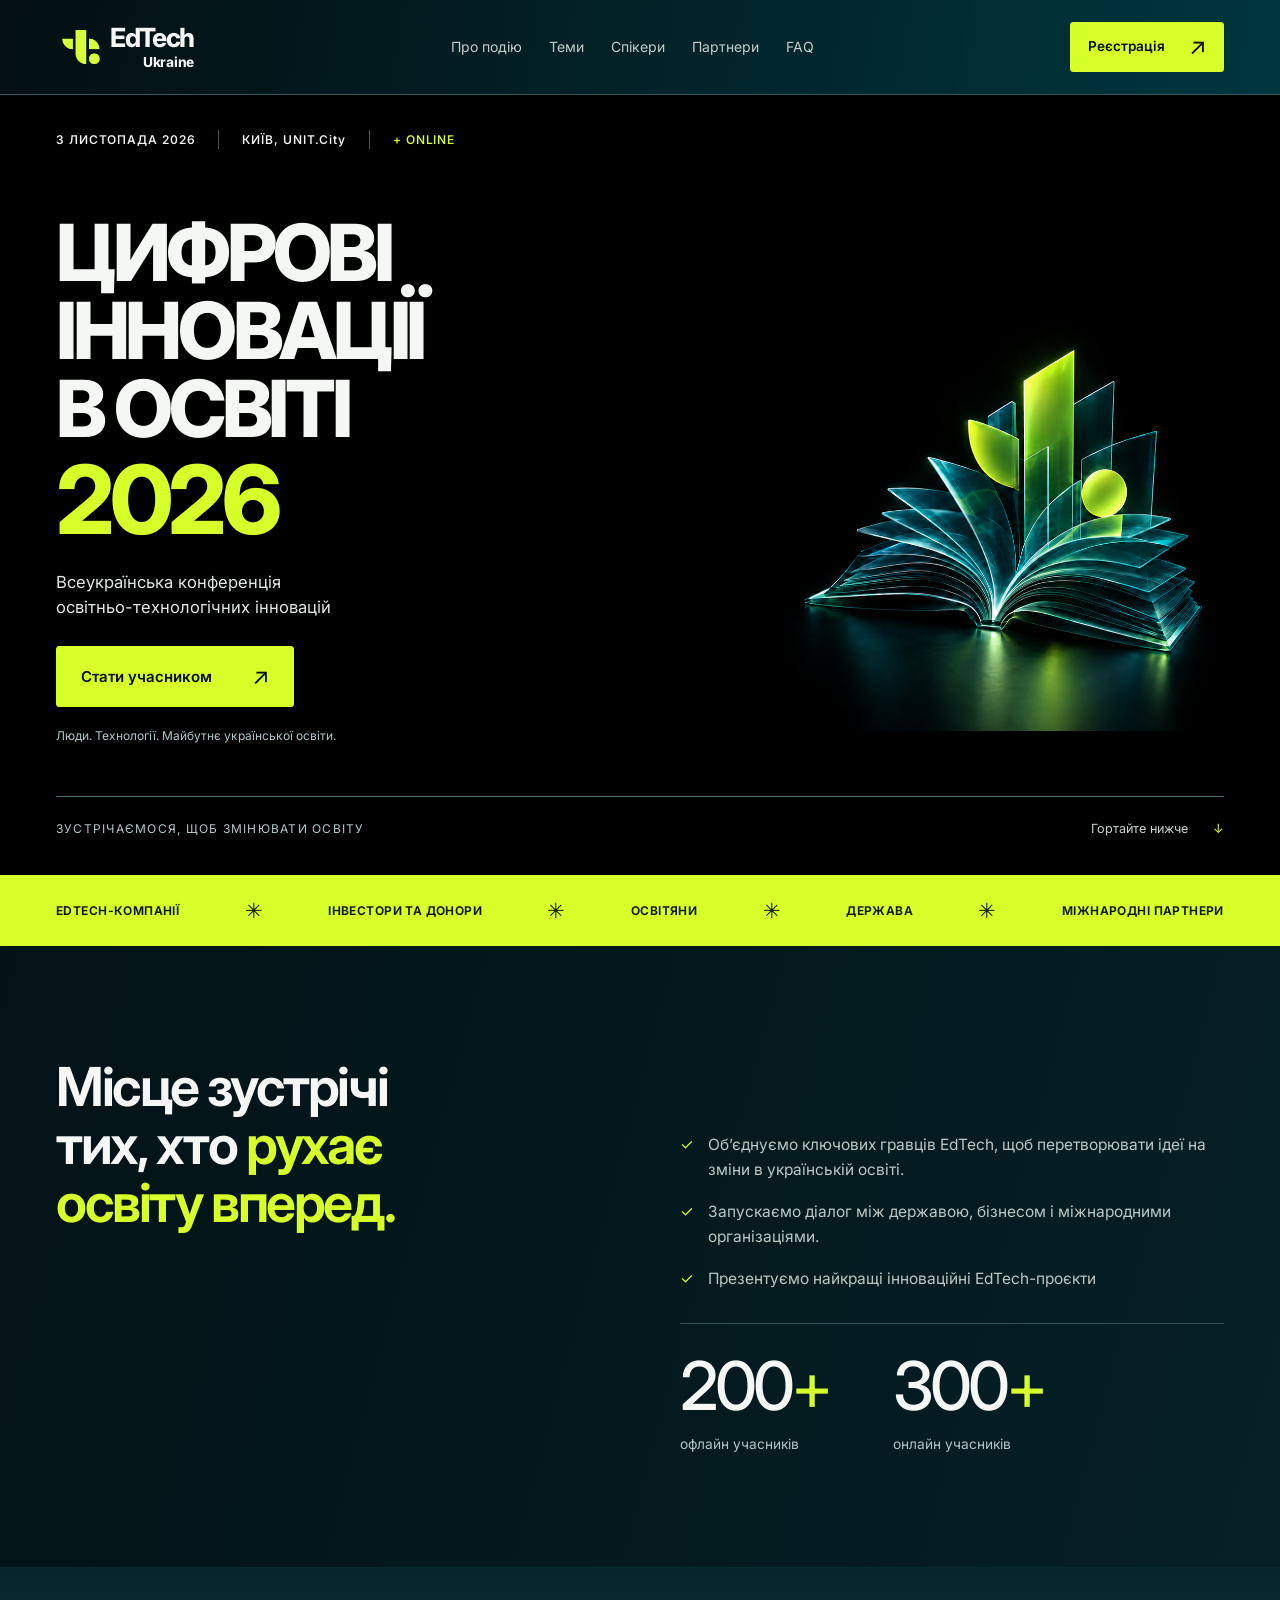
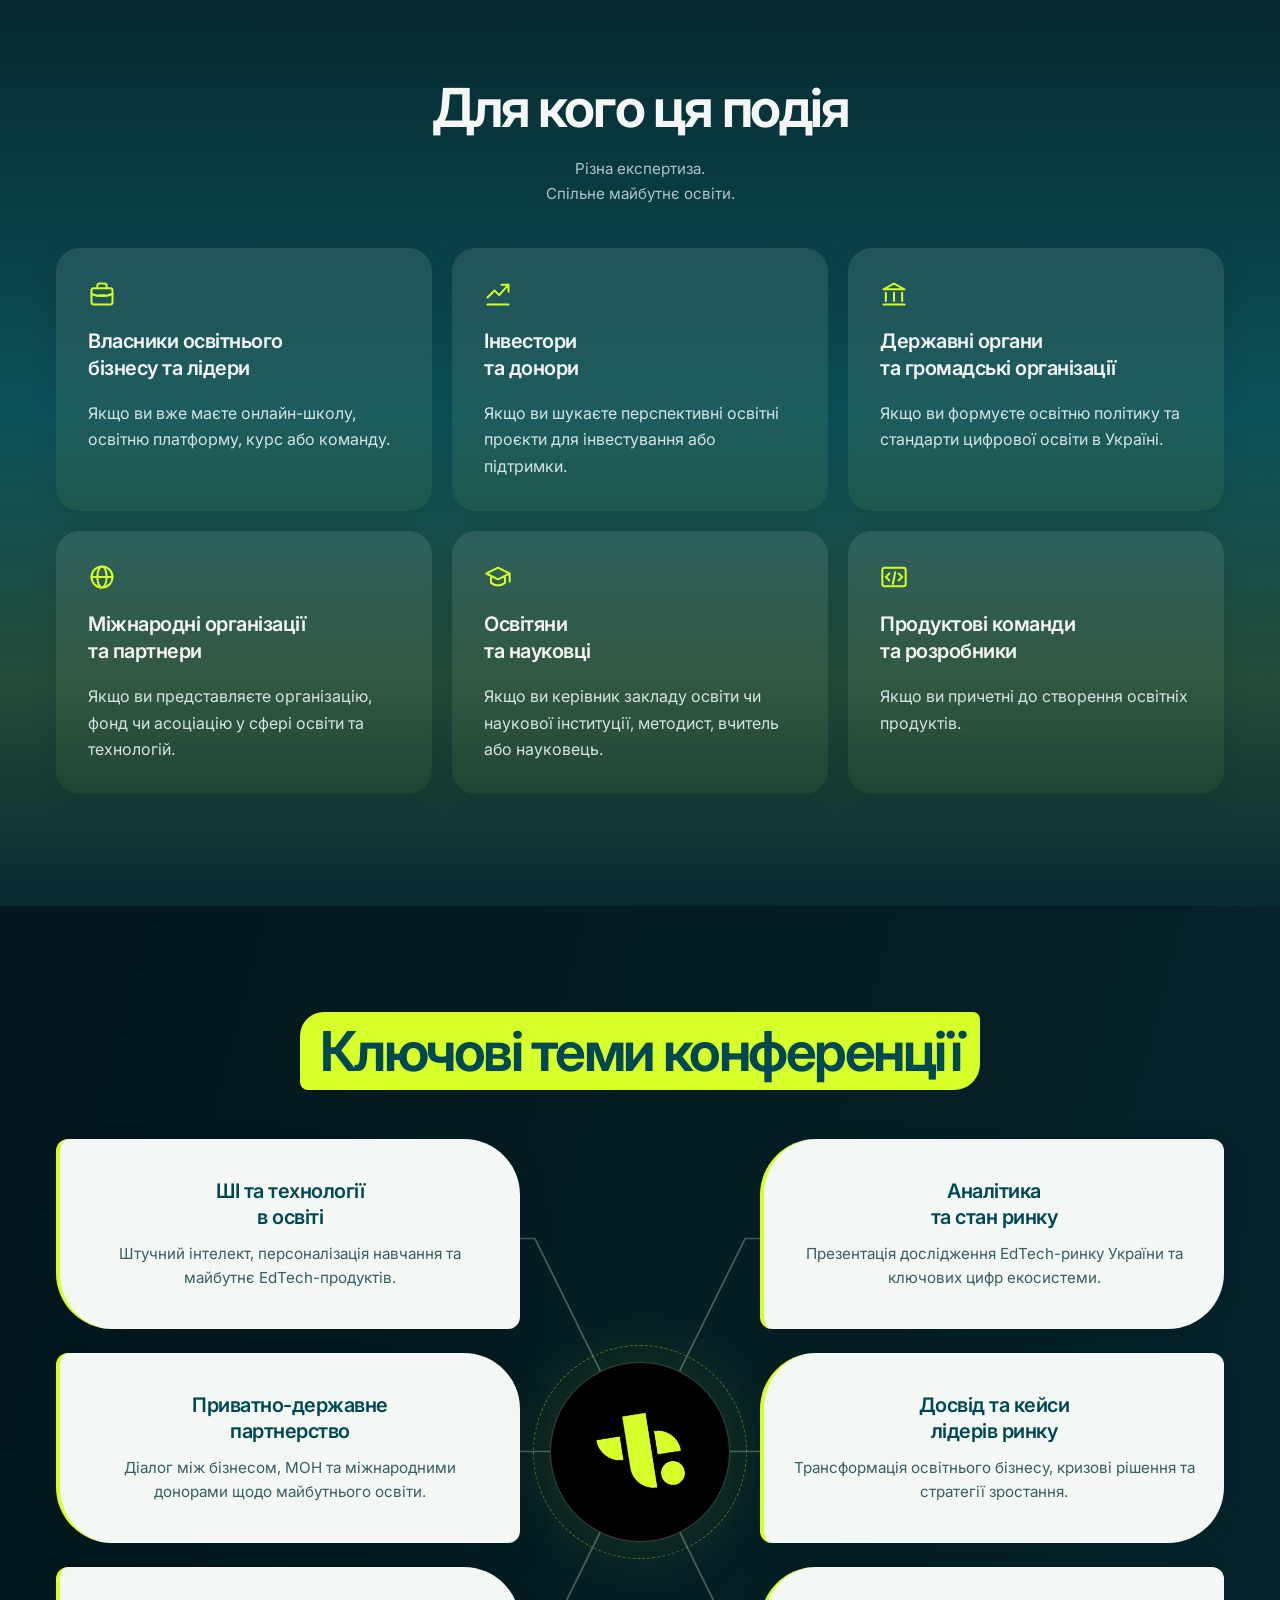
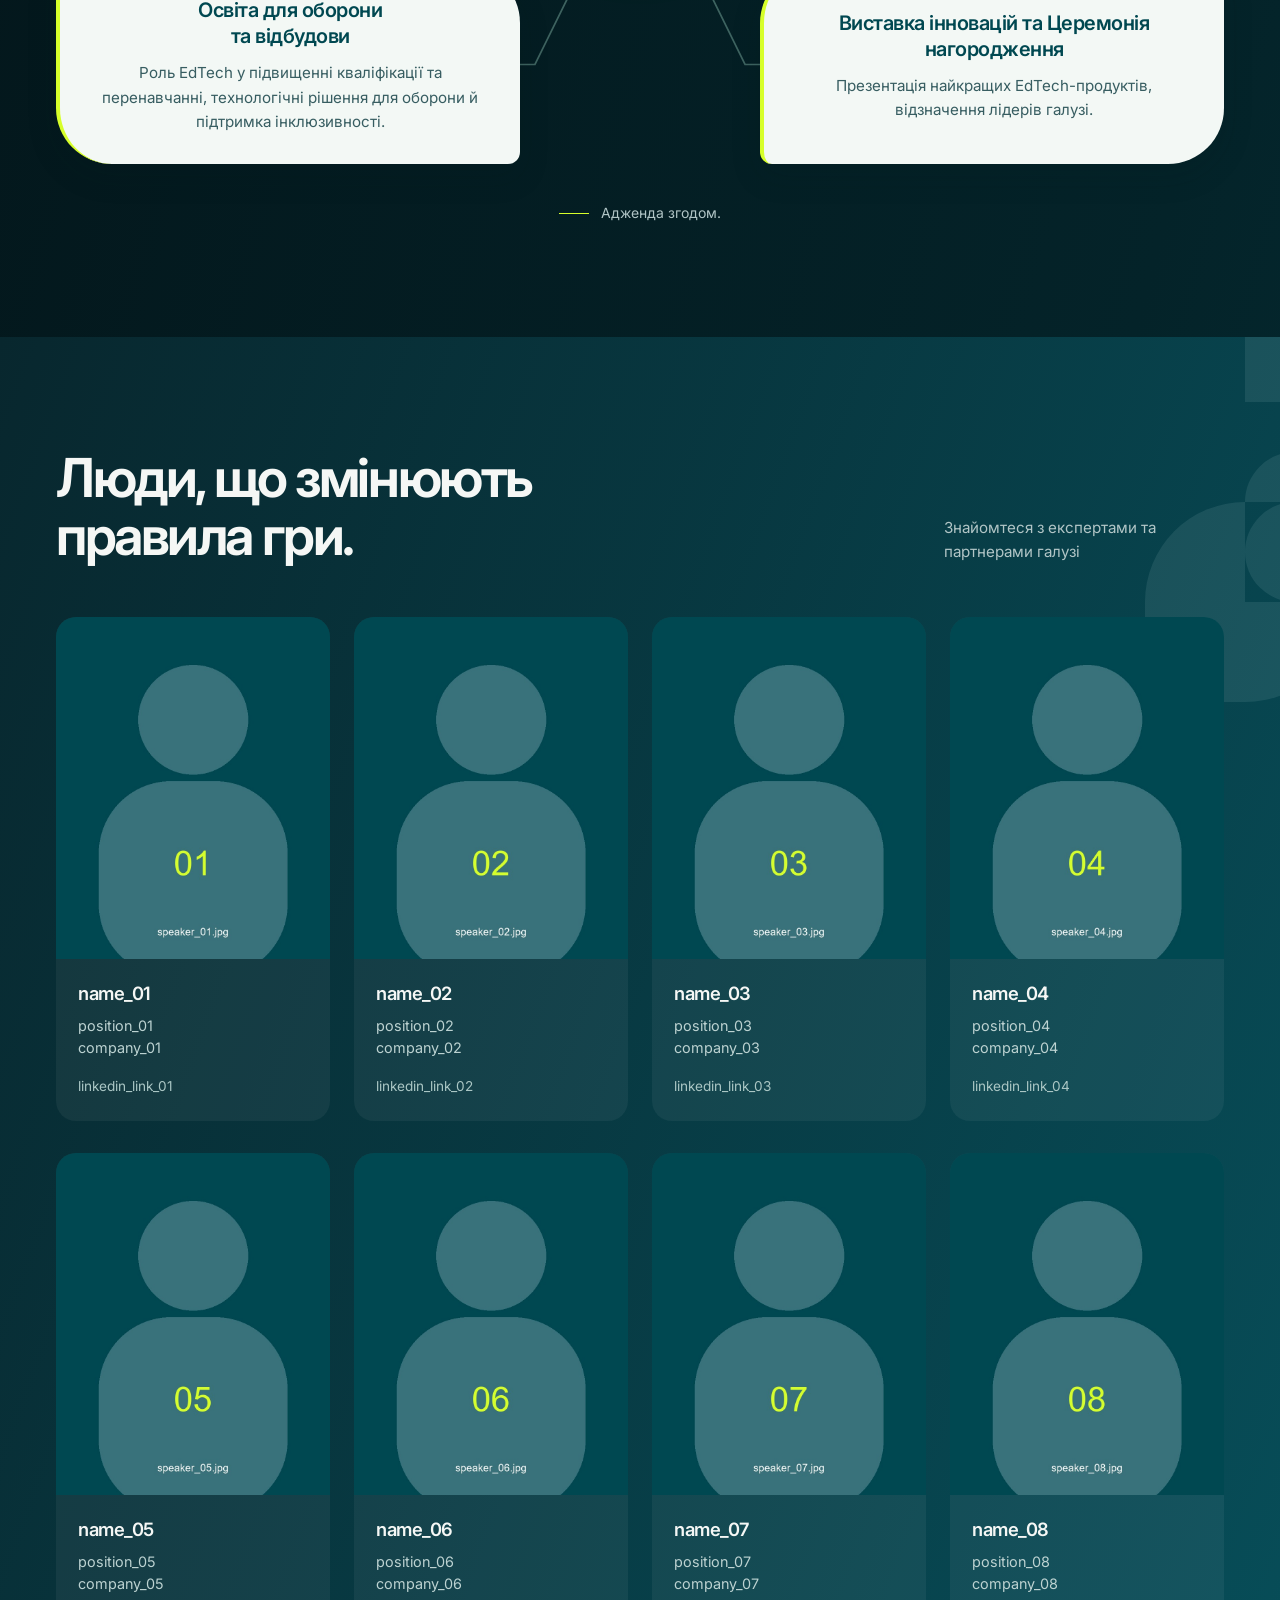
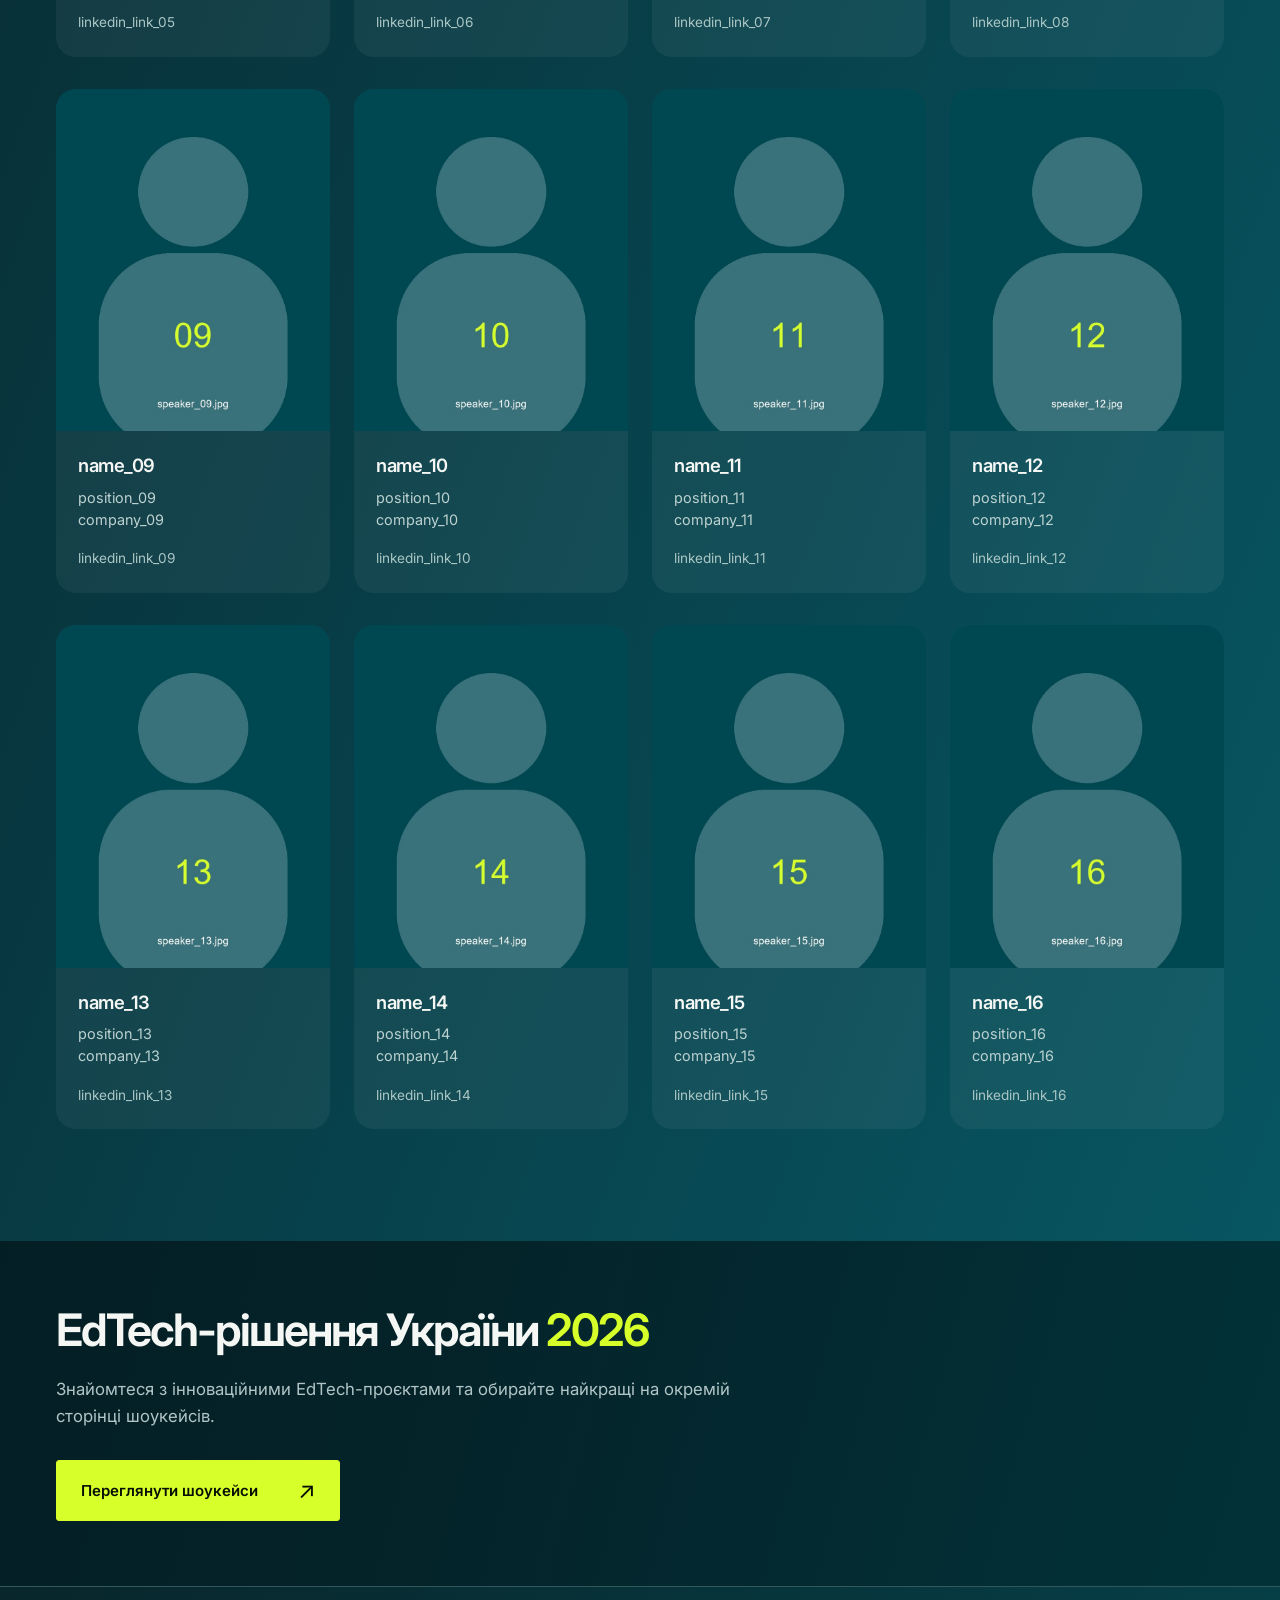
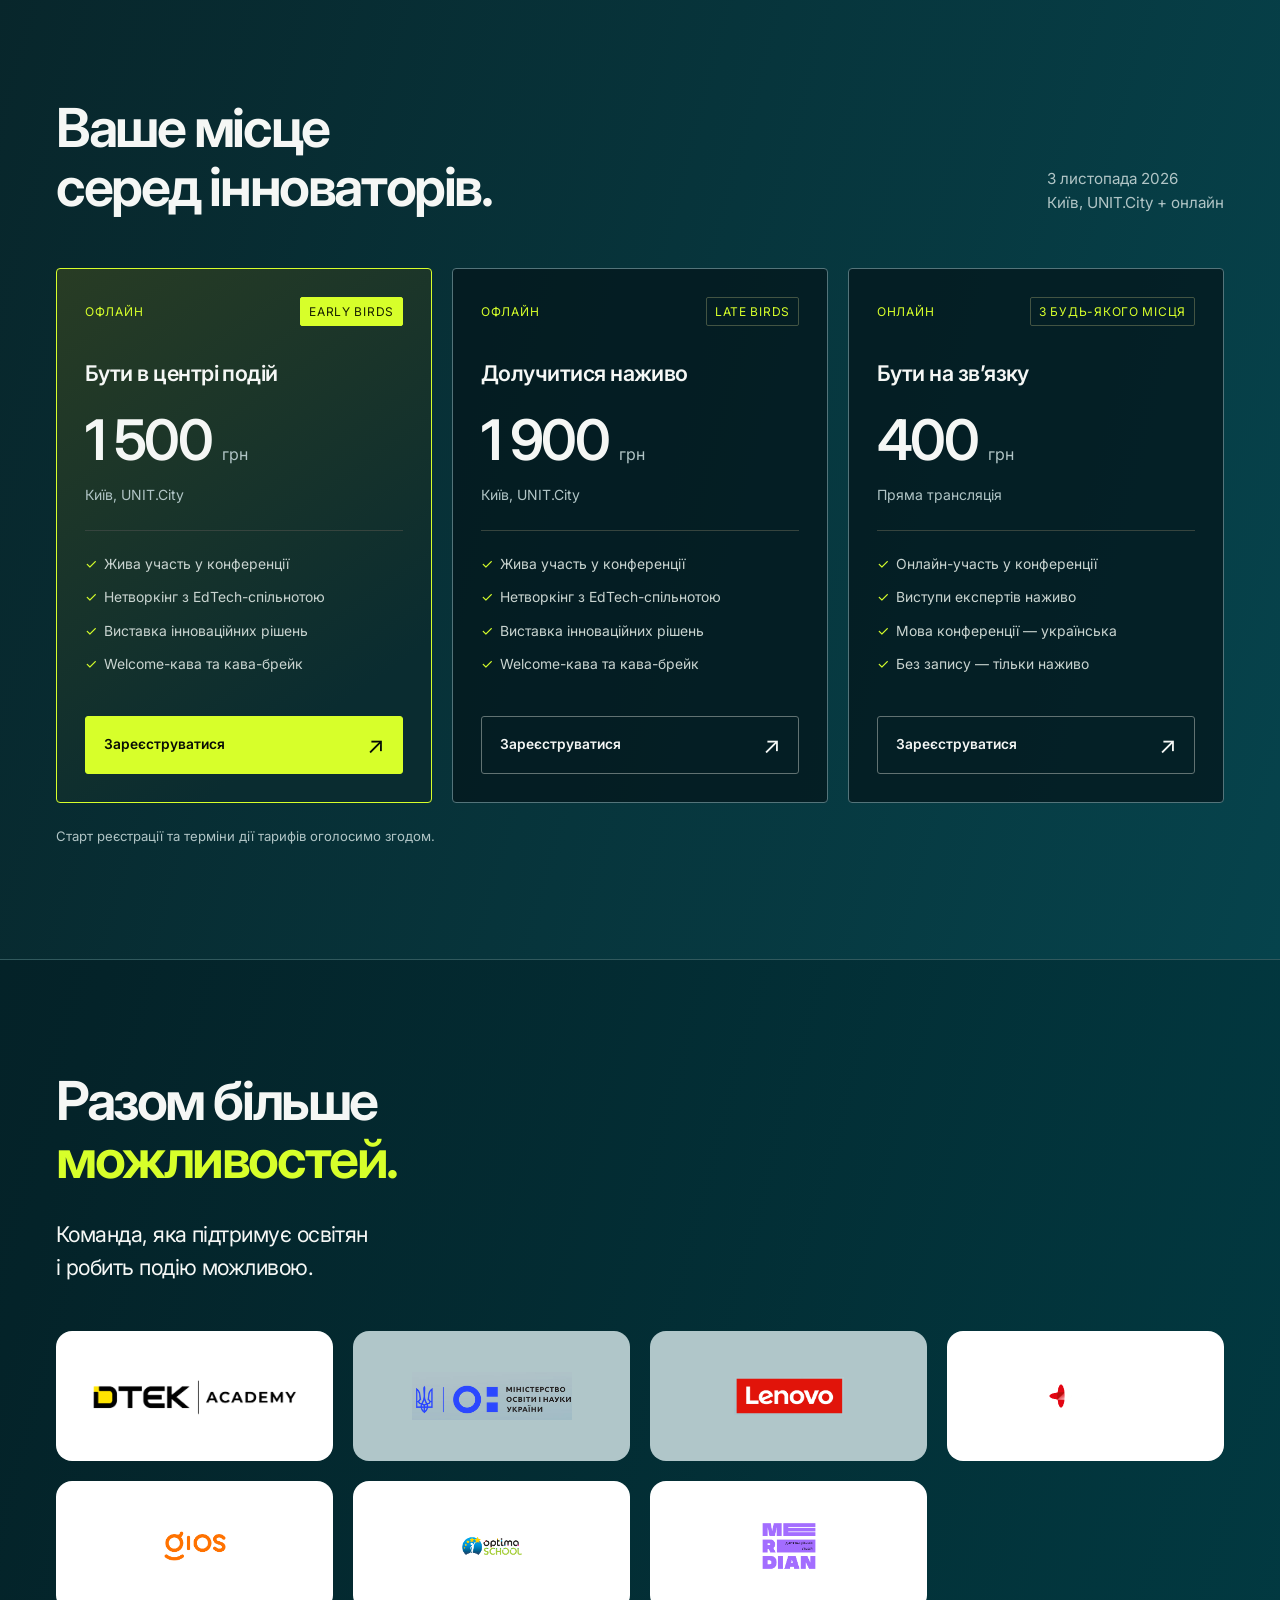
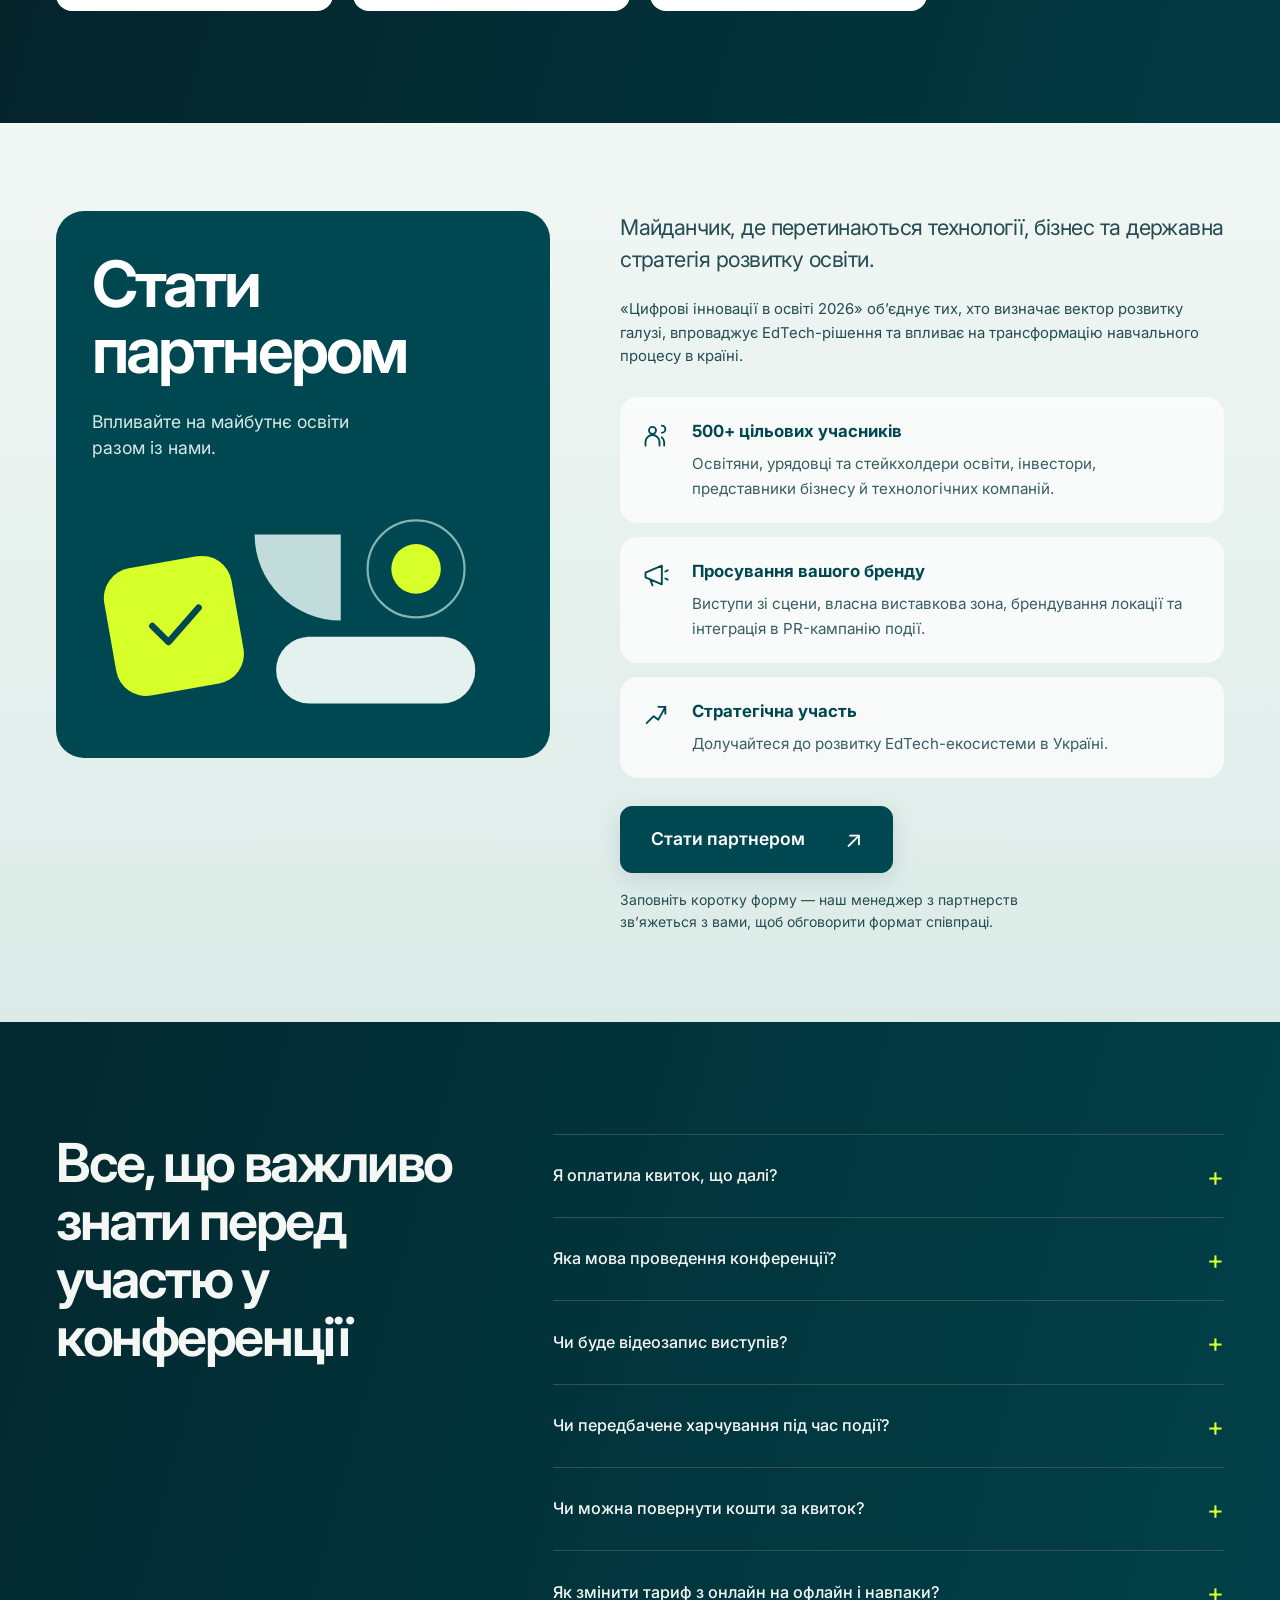
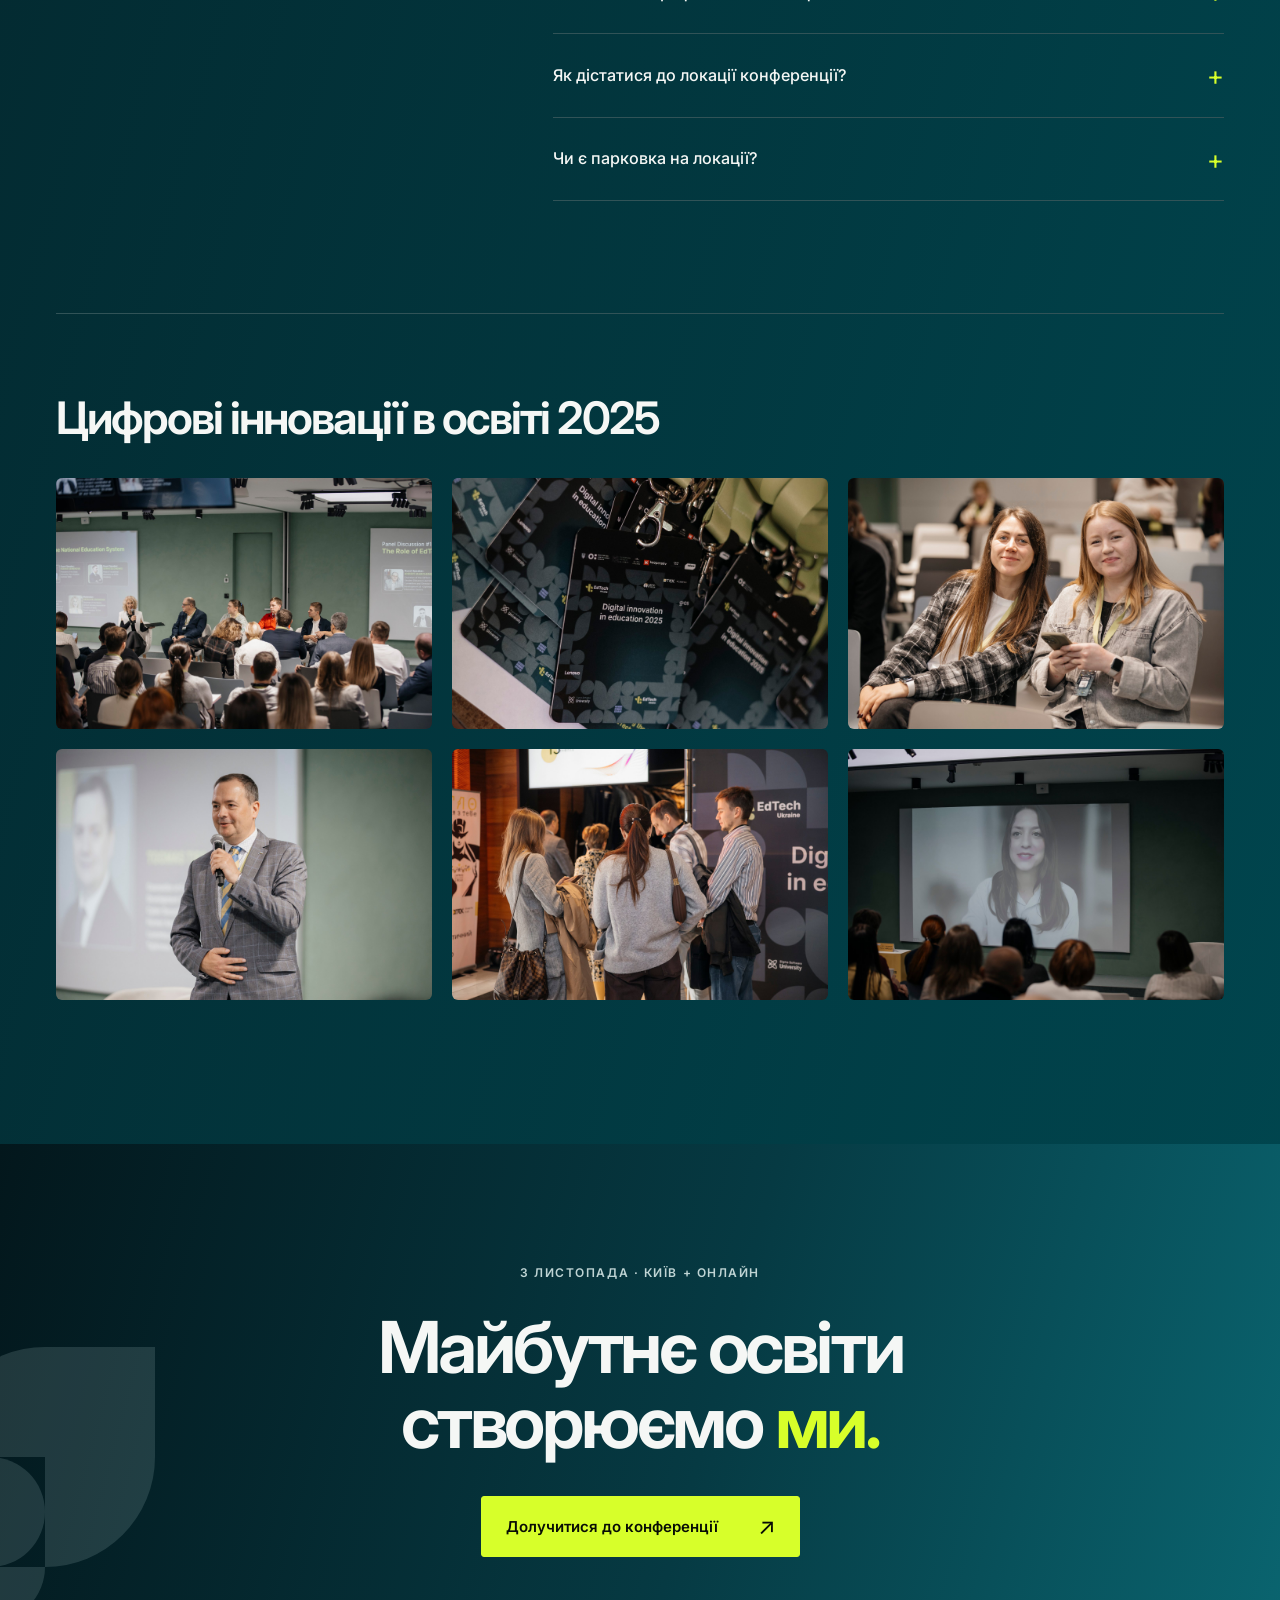
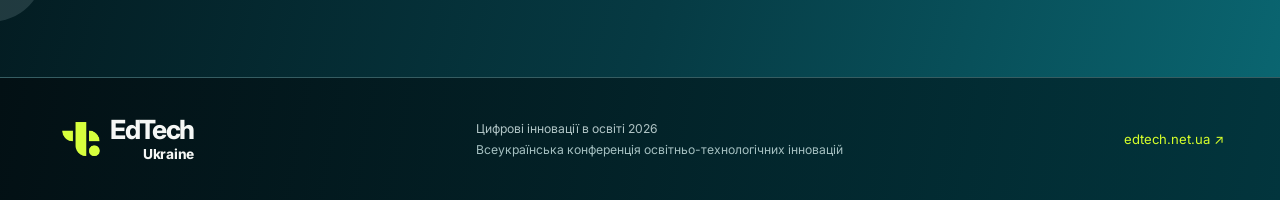
==== index.html @ 00dba05a "Replace audience dots with thematic line icons" ====
<!doctype html>
<html lang="uk">
<head>
  <meta charset="UTF-8"><meta name="viewport" content="width=device-width, initial-scale=1">
  <title>Цифрові інновації в освіті 2026 — EdTech Ukraine</title>
  <meta name="description" content="Всеукраїнська конференція освітньо-технологічних інновацій. 3 листопада 2026, Київ, UNIT.City та онлайн. Зустрічайте тих, хто змінює українську освіту.">
  <meta name="theme-color" content="#00343b">
  <link rel="icon" href="assets/brand-symbol.png"><link rel="stylesheet" href="styles.css?v=speaker-ratio">
  <link rel="preconnect" href="https://fonts.googleapis.com"><link rel="preconnect" href="https://fonts.gstatic.com" crossorigin>
  <link href="https://fonts.googleapis.com/css2?family=Inter:wght@400;450;500;600;650;700;750;800;850;900&display=swap" rel="stylesheet">
  <script src="app.js?v=compare-1" defer></script>
</head>
<body>
<a class="skip" href="#main">Перейти до змісту</a>
<header class="header">
  <div class="wrap header-inner">
    <a class="brand" href="#" aria-label="EdTech Ukraine — на початок"><img src="assets/brand-symbol.png" width="52" height="52" alt=""><span>EdTech<small>Ukraine</small></span></a>
    <nav class="desktop-nav" aria-label="Головна навігація"><a href="#about">Про подію</a><a href="#topics">Теми</a><a href="#speakers">Спікери</a><a href="#partners">Партнери</a><a href="#faq">FAQ</a></nav>
    <a class="button small" href="#tickets">Реєстрація <span aria-hidden="true">↗</span></a>
    <button class="menu-toggle" aria-label="Відкрити меню" aria-expanded="false" aria-controls="mobile-nav"><span></span><span></span></button>
  </div>
  <nav id="mobile-nav" class="mobile-nav" aria-label="Мобільна навігація" hidden><a href="#about">Про подію</a><a href="#topics">Теми конференції</a><a href="#speakers">Спікери</a><a href="#partners">Партнери</a><a href="#faq">FAQ</a><a href="#tickets">Реєстрація</a></nav>
</header>
<main id="main">
  <section class="hero" aria-labelledby="hero-title">
    <div class="hero-art hero-book"><svg viewBox="800 120 872 800" role="img" aria-label="Відкрита книжка з бірюзовими та лаймовими елементами інновацій"><defs><clipPath id="book-art-clip"><path d="M1100 0H1672V941H650V580L880 450V345H1100Z"/></clipPath></defs><image href="banners/edtech-2026-glass-book-v2-en.png" width="1672" height="941" clip-path="url(#book-art-clip)"/></svg></div>
    <div class="wrap hero-inner">
      <div class="event-meta"><span>3 ЛИСТОПАДА 2026</span><span>КИЇВ, UNIT.City</span><span class="online">+ ONLINE</span></div>
      <div class="hero-copy">
      <h1 id="hero-title">ЦИФРОВІ<br>ІННОВАЦІЇ<br>В ОСВІТІ <em>2026</em></h1>
      <p class="hero-description">Всеукраїнська конференція<br>освітньо-технологічних інновацій</p>
      <a class="button" href="#tickets">Стати учасником <span aria-hidden="true">↗</span></a>
      <p class="hero-caption">Люди. Технології. Майбутнє української освіти.</p>
      </div>
      <div class="hero-bottom"><span>ЗУСТРІЧАЄМОСЯ, ЩОБ ЗМІНЮВАТИ ОСВІТУ</span><a href="#about" aria-label="Дізнатися про конференцію">Гортайте нижче <span aria-hidden="true">↓</span></a></div>
    </div>
  </section>
  <div class="audience-strip"><div class="wrap">EDTECH-КОМПАНІЇ <span>✳</span> ІНВЕСТОРИ ТА ДОНОРИ <span>✳</span> ОСВІТЯНИ <span>✳</span> ДЕРЖАВА <span>✳</span> МІЖНАРОДНІ ПАРТНЕРИ</div></div>
  <section id="about" class="section wrap about">
    <div><h2>Місце зустрічі<br>тих, хто <span class="lime">рухає<br>освіту вперед.</span></h2></div>
    <div class="about-content">
      <ul class="check-list"><li>Об’єднуємо ключових гравців EdTech, щоб перетворювати ідеї на зміни в українській освіті.</li><li>Запускаємо діалог між державою, бізнесом і міжнародними організаціями.</li><li>Презентуємо найкращі інноваційні EdTech-проєкти</li></ul>
      <div class="stats"><div><strong>200<span>+</span></strong><p>офлайн учасників</p></div><div><strong>300<span>+</span></strong><p>онлайн учасників</p></div></div>
    </div>
  </section>
  <section id="audience" class="section audience-section"><div class="wrap">
    <div class="section-heading"><div><h2>Для кого ця подія</h2></div><p>Різна експертиза.<br>Спільне майбутнє освіти.</p></div>
    <div class="audience-grid">
      <article><svg class="audience-mark" viewBox="0 0 24 24" fill="none" stroke="var(--lime)" stroke-width="1.7" stroke-linecap="round" stroke-linejoin="round" aria-hidden="true" focusable="false"><rect x="3" y="7" width="18" height="14" rx="2"/><path d="M8 7V5a2 2 0 0 1 2-2h4a2 2 0 0 1 2 2v2M3 12a24 24 0 0 0 18 0M10 13h4"/></svg><h3>Власники освітнього<br>бізнесу та лідери</h3><p>Якщо ви вже маєте онлайн-школу, освітню платформу, курс або команду.</p></article>
      <article><svg class="audience-mark" viewBox="0 0 24 24" fill="none" stroke="var(--lime)" stroke-width="1.7" stroke-linecap="round" stroke-linejoin="round" aria-hidden="true" focusable="false"><path d="m3 15 6-6 4 4 8-9M15 4h6v6M3 21h18"/></svg><h3>Інвестори<br>та донори</h3><p>Якщо ви шукаєте перспективні освітні проєкти для інвестування або підтримки.</p></article>
      <article><svg class="audience-mark" viewBox="0 0 24 24" fill="none" stroke="var(--lime)" stroke-width="1.7" stroke-linecap="round" stroke-linejoin="round" aria-hidden="true" focusable="false"><path d="m3 8 9-5 9 5H3Zm2 3v7m7-7v7m7-7v7M3 21h18"/></svg><h3>Державні органи<br>та громадські організації</h3><p>Якщо ви формуєте освітню політику та стандарти цифрової освіти в Україні.</p></article>
      <article><svg class="audience-mark" viewBox="0 0 24 24" fill="none" stroke="var(--lime)" stroke-width="1.7" stroke-linecap="round" stroke-linejoin="round" aria-hidden="true" focusable="false"><circle cx="12" cy="12" r="9"/><ellipse cx="12" cy="12" rx="4" ry="9"/><path d="M3 12h18"/></svg><h3>Міжнародні організації<br>та партнери</h3><p>Якщо ви представляєте організацію, фонд чи асоціацію у сфері освіти та технологій.</p></article>
      <article><svg class="audience-mark" viewBox="0 0 24 24" fill="none" stroke="var(--lime)" stroke-width="1.7" stroke-linecap="round" stroke-linejoin="round" aria-hidden="true" focusable="false"><path d="m2 9 10-5 10 5-10 5L2 9Zm4 2v6c4 3 8 3 12 0v-6m4-2v7"/></svg><h3>Освітяни<br>та науковці</h3><p>Якщо ви керівник закладу освіти чи наукової інституції, методист, вчитель або науковець.</p></article>
      <article><svg class="audience-mark" viewBox="0 0 24 24" fill="none" stroke="var(--lime)" stroke-width="1.7" stroke-linecap="round" stroke-linejoin="round" aria-hidden="true" focusable="false"><rect x="2" y="4" width="20" height="16" rx="2"/><path d="m8 9-3 3 3 3m8-6 3 3-3 3m-3-7-2 10"/></svg><h3>Продуктові команди<br>та розробники</h3><p>Якщо ви причетні до створення освітніх продуктів.</p></article>
    </div>
  </div></section>
  <section id="topics" class="section wrap topics">
    <div class="section-heading"><div><h2><span>Ключові теми конференції</span></h2></div></div>
    <div class="topic-map">
      <svg class="topic-connections" viewBox="0 0 1000 660" preserveAspectRatio="none" aria-hidden="true"><g fill="none" stroke="currentColor" stroke-width="1.5"><path d="M350 105H410L500 330 590 105H650M350 330H650M350 555H410L500 330 590 555H650"/></g></svg>
      <div class="topic-hub" aria-hidden="true"><img src="assets/brand-symbol.png" alt="" width="120" height="120"></div>
      <article><h3>ШІ та технології<br>в освіті</h3><p>Штучний інтелект, персоналізація навчання та майбутнє EdTech-продуктів.</p></article>
      <article><h3>Аналітика<br>та стан ринку</h3><p>Презентація дослідження EdTech-ринку України та ключових цифр екосистеми.</p></article>
      <article><h3>Приватно-державне<br>партнерство</h3><p>Діалог між бізнесом, МОН та міжнародними донорами щодо майбутнього освіти.</p></article>
      <article><h3>Досвід та кейси<br>лідерів ринку</h3><p>Трансформація освітнього бізнесу, кризові рішення та стратегії зростання.</p></article>
      <article><h3>Освіта для оборони<br>та відбудови</h3><p>Роль EdTech у підвищенні кваліфікації та перенавчанні, технологічні рішення для оборони й підтримка інклюзивності.</p></article>
      <article><h3>Виставка інновацій та Церемонія нагородження</h3><p>Презентація найкращих EdTech-продуктів, відзначення лідерів галузі.</p></article>
    </div><p class="agenda-note"><span></span> Адженда згодом.</p>
  </section>
  <section id="speakers" class="section speakers-section"><div class="wrap">
    <div class="section-heading"><div><h2>Люди, що змінюють<br>правила гри.</h2></div><p>Знайомтеся з експертами та партнерами галузі</p></div>
    <div class="speaker-grid">
<article class="speaker-card" id="speaker-01">
      <img class="speaker-photo" src="assets/speakers/speaker_01.jpg" alt="name_01" width="800" height="1000" loading="lazy">
      <div class="speaker-info">
        <h3 id="name_01">name_01</h3>
        <p class="speaker-role"><span id="position_01">position_01</span><br><span id="company_01">company_01</span></p>
        <!-- Add href="https://www.linkedin.com/in/.../" and remove aria-disabled when the profile is ready. -->
        <a class="speaker-link" id="linkedin_link_01" aria-disabled="true" target="_blank" rel="noopener noreferrer">linkedin_link_01</a>
      </div>
    </article>
<article class="speaker-card" id="speaker-02">
      <img class="speaker-photo" src="assets/speakers/speaker_02.jpg" alt="name_02" width="800" height="1000" loading="lazy">
      <div class="speaker-info">
        <h3 id="name_02">name_02</h3>
        <p class="speaker-role"><span id="position_02">position_02</span><br><span id="company_02">company_02</span></p>
        <!-- Add href="https://www.linkedin.com/in/.../" and remove aria-disabled when the profile is ready. -->
        <a class="speaker-link" id="linkedin_link_02" aria-disabled="true" target="_blank" rel="noopener noreferrer">linkedin_link_02</a>
      </div>
    </article>
<article class="speaker-card" id="speaker-03">
      <img class="speaker-photo" src="assets/speakers/speaker_03.jpg" alt="name_03" width="800" height="1000" loading="lazy">
      <div class="speaker-info">
        <h3 id="name_03">name_03</h3>
        <p class="speaker-role"><span id="position_03">position_03</span><br><span id="company_03">company_03</span></p>
        <!-- Add href="https://www.linkedin.com/in/.../" and remove aria-disabled when the profile is ready. -->
        <a class="speaker-link" id="linkedin_link_03" aria-disabled="true" target="_blank" rel="noopener noreferrer">linkedin_link_03</a>
      </div>
    </article>
<article class="speaker-card" id="speaker-04">
      <img class="speaker-photo" src="assets/speakers/speaker_04.jpg" alt="name_04" width="800" height="1000" loading="lazy">
      <div class="speaker-info">
        <h3 id="name_04">name_04</h3>
        <p class="speaker-role"><span id="position_04">position_04</span><br><span id="company_04">company_04</span></p>
        <!-- Add href="https://www.linkedin.com/in/.../" and remove aria-disabled when the profile is ready. -->
        <a class="speaker-link" id="linkedin_link_04" aria-disabled="true" target="_blank" rel="noopener noreferrer">linkedin_link_04</a>
      </div>
    </article>
<article class="speaker-card" id="speaker-05">
      <img class="speaker-photo" src="assets/speakers/speaker_05.jpg" alt="name_05" width="800" height="1000" loading="lazy">
      <div class="speaker-info">
        <h3 id="name_05">name_05</h3>
        <p class="speaker-role"><span id="position_05">position_05</span><br><span id="company_05">company_05</span></p>
        <!-- Add href="https://www.linkedin.com/in/.../" and remove aria-disabled when the profile is ready. -->
        <a class="speaker-link" id="linkedin_link_05" aria-disabled="true" target="_blank" rel="noopener noreferrer">linkedin_link_05</a>
      </div>
    </article>
<article class="speaker-card" id="speaker-06">
      <img class="speaker-photo" src="assets/speakers/speaker_06.jpg" alt="name_06" width="800" height="1000" loading="lazy">
      <div class="speaker-info">
        <h3 id="name_06">name_06</h3>
        <p class="speaker-role"><span id="position_06">position_06</span><br><span id="company_06">company_06</span></p>
        <!-- Add href="https://www.linkedin.com/in/.../" and remove aria-disabled when the profile is ready. -->
        <a class="speaker-link" id="linkedin_link_06" aria-disabled="true" target="_blank" rel="noopener noreferrer">linkedin_link_06</a>
      </div>
    </article>
<article class="speaker-card" id="speaker-07">
      <img class="speaker-photo" src="assets/speakers/speaker_07.jpg" alt="name_07" width="800" height="1000" loading="lazy">
      <div class="speaker-info">
        <h3 id="name_07">name_07</h3>
        <p class="speaker-role"><span id="position_07">position_07</span><br><span id="company_07">company_07</span></p>
        <!-- Add href="https://www.linkedin.com/in/.../" and remove aria-disabled when the profile is ready. -->
        <a class="speaker-link" id="linkedin_link_07" aria-disabled="true" target="_blank" rel="noopener noreferrer">linkedin_link_07</a>
      </div>
    </article>
<article class="speaker-card" id="speaker-08">
      <img class="speaker-photo" src="assets/speakers/speaker_08.jpg" alt="name_08" width="800" height="1000" loading="lazy">
      <div class="speaker-info">
        <h3 id="name_08">name_08</h3>
        <p class="speaker-role"><span id="position_08">position_08</span><br><span id="company_08">company_08</span></p>
        <!-- Add href="https://www.linkedin.com/in/.../" and remove aria-disabled when the profile is ready. -->
        <a class="speaker-link" id="linkedin_link_08" aria-disabled="true" target="_blank" rel="noopener noreferrer">linkedin_link_08</a>
      </div>
    </article>
<article class="speaker-card" id="speaker-09">
      <img class="speaker-photo" src="assets/speakers/speaker_09.jpg" alt="name_09" width="800" height="1000" loading="lazy">
      <div class="speaker-info">
        <h3 id="name_09">name_09</h3>
        <p class="speaker-role"><span id="position_09">position_09</span><br><span id="company_09">company_09</span></p>
        <!-- Add href="https://www.linkedin.com/in/.../" and remove aria-disabled when the profile is ready. -->
        <a class="speaker-link" id="linkedin_link_09" aria-disabled="true" target="_blank" rel="noopener noreferrer">linkedin_link_09</a>
      </div>
    </article>
<article class="speaker-card" id="speaker-10">
      <img class="speaker-photo" src="assets/speakers/speaker_10.jpg" alt="name_10" width="800" height="1000" loading="lazy">
      <div class="speaker-info">
        <h3 id="name_10">name_10</h3>
        <p class="speaker-role"><span id="position_10">position_10</span><br><span id="company_10">company_10</span></p>
        <!-- Add href="https://www.linkedin.com/in/.../" and remove aria-disabled when the profile is ready. -->
        <a class="speaker-link" id="linkedin_link_10" aria-disabled="true" target="_blank" rel="noopener noreferrer">linkedin_link_10</a>
      </div>
    </article>
<article class="speaker-card" id="speaker-11">
      <img class="speaker-photo" src="assets/speakers/speaker_11.jpg" alt="name_11" width="800" height="1000" loading="lazy">
      <div class="speaker-info">
        <h3 id="name_11">name_11</h3>
        <p class="speaker-role"><span id="position_11">position_11</span><br><span id="company_11">company_11</span></p>
        <!-- Add href="https://www.linkedin.com/in/.../" and remove aria-disabled when the profile is ready. -->
        <a class="speaker-link" id="linkedin_link_11" aria-disabled="true" target="_blank" rel="noopener noreferrer">linkedin_link_11</a>
      </div>
    </article>
<article class="speaker-card" id="speaker-12">
      <img class="speaker-photo" src="assets/speakers/speaker_12.jpg" alt="name_12" width="800" height="1000" loading="lazy">
      <div class="speaker-info">
        <h3 id="name_12">name_12</h3>
        <p class="speaker-role"><span id="position_12">position_12</span><br><span id="company_12">company_12</span></p>
        <!-- Add href="https://www.linkedin.com/in/.../" and remove aria-disabled when the profile is ready. -->
        <a class="speaker-link" id="linkedin_link_12" aria-disabled="true" target="_blank" rel="noopener noreferrer">linkedin_link_12</a>
      </div>
    </article>
<article class="speaker-card" id="speaker-13">
      <img class="speaker-photo" src="assets/speakers/speaker_13.jpg" alt="name_13" width="800" height="1000" loading="lazy">
      <div class="speaker-info">
        <h3 id="name_13">name_13</h3>
        <p class="speaker-role"><span id="position_13">position_13</span><br><span id="company_13">company_13</span></p>
        <!-- Add href="https://www.linkedin.com/in/.../" and remove aria-disabled when the profile is ready. -->
        <a class="speaker-link" id="linkedin_link_13" aria-disabled="true" target="_blank" rel="noopener noreferrer">linkedin_link_13</a>
      </div>
    </article>
<article class="speaker-card" id="speaker-14">
      <img class="speaker-photo" src="assets/speakers/speaker_14.jpg" alt="name_14" width="800" height="1000" loading="lazy">
      <div class="speaker-info">
        <h3 id="name_14">name_14</h3>
        <p class="speaker-role"><span id="position_14">position_14</span><br><span id="company_14">company_14</span></p>
        <!-- Add href="https://www.linkedin.com/in/.../" and remove aria-disabled when the profile is ready. -->
        <a class="speaker-link" id="linkedin_link_14" aria-disabled="true" target="_blank" rel="noopener noreferrer">linkedin_link_14</a>
      </div>
    </article>
<article class="speaker-card" id="speaker-15">
      <img class="speaker-photo" src="assets/speakers/speaker_15.jpg" alt="name_15" width="800" height="1000" loading="lazy">
      <div class="speaker-info">
        <h3 id="name_15">name_15</h3>
        <p class="speaker-role"><span id="position_15">position_15</span><br><span id="company_15">company_15</span></p>
        <!-- Add href="https://www.linkedin.com/in/.../" and remove aria-disabled when the profile is ready. -->
        <a class="speaker-link" id="linkedin_link_15" aria-disabled="true" target="_blank" rel="noopener noreferrer">linkedin_link_15</a>
      </div>
    </article>
<article class="speaker-card" id="speaker-16">
      <img class="speaker-photo" src="assets/speakers/speaker_16.jpg" alt="name_16" width="800" height="1000" loading="lazy">
      <div class="speaker-info">
        <h3 id="name_16">name_16</h3>
        <p class="speaker-role"><span id="position_16">position_16</span><br><span id="company_16">company_16</span></p>
        <!-- Add href="https://www.linkedin.com/in/.../" and remove aria-disabled when the profile is ready. -->
        <a class="speaker-link" id="linkedin_link_16" aria-disabled="true" target="_blank" rel="noopener noreferrer">linkedin_link_16</a>
      </div>
    </article>
    </div>
  </div></section>
  <section id="solutions" class="section wrap solutions showcase-compact"><h2>EdTech-рішення України <span class="lime">2026</span></h2><p>Знайомтеся з інноваційними EdTech-проєктами та обирайте найкращі на окремій сторінці шоукейсів.</p><a class="button" href="showcases.html">Переглянути шоукейси <span aria-hidden="true">↗</span></a></section>
  <section id="tickets" class="section tickets-section"><div class="wrap">
    <div class="section-heading"><div><h2>Ваше місце<br>серед інноваторів.</h2></div><p>3 листопада 2026<br>Київ, UNIT.City + онлайн</p></div>
    <div class="ticket-grid">
      <article class="ticket featured"><div class="ticket-top"><span>ОФЛАЙН</span><span class="badge">EARLY BIRDS</span></div><h3>Бути в центрі подій</h3><p class="price">1 500 <span>грн</span></p><p class="ticket-caption">Київ, UNIT.City</p><ul><li>Жива участь у конференції</li><li>Нетворкінг з EdTech-спільнотою</li><li>Виставка інноваційних рішень</li><li>Welcome-кава та кава-брейк</li></ul><button class="button" data-ticket="Офлайн · Early birds · 1 500 грн">Зареєструватися <span aria-hidden="true">↗</span></button></article>
      <article class="ticket"><div class="ticket-top"><span>ОФЛАЙН</span><span class="badge">LATE BIRDS</span></div><h3>Долучитися наживо</h3><p class="price">1 900 <span>грн</span></p><p class="ticket-caption">Київ, UNIT.City</p><ul><li>Жива участь у конференції</li><li>Нетворкінг з EdTech-спільнотою</li><li>Виставка інноваційних рішень</li><li>Welcome-кава та кава-брейк</li></ul><button class="button secondary" data-ticket="Офлайн · Late birds · 1 900 грн">Зареєструватися <span aria-hidden="true">↗</span></button></article>
      <article class="ticket"><div class="ticket-top"><span>ОНЛАЙН</span><span class="badge">З БУДЬ-ЯКОГО МІСЦЯ</span></div><h3>Бути на зв’язку</h3><p class="price">400 <span>грн</span></p><p class="ticket-caption">Пряма трансляція</p><ul><li>Онлайн-участь у конференції</li><li>Виступи експертів наживо</li><li>Мова конференції — українська</li><li>Без запису — тільки наживо</li></ul><button class="button secondary" data-ticket="Онлайн · 400 грн">Зареєструватися <span aria-hidden="true">↗</span></button></article>
    </div><p class="ticket-note">Старт реєстрації та терміни дії тарифів оголосимо згодом.</p>
  </div></section>
  <section id="partners" class="section wrap partners">
    <h2>Разом більше<br><span class="lime">можливостей.</span></h2><p class="lead partner-intro">Команда, яка підтримує освітян<br>і робить подію можливою.</p>
    <div class="partner-logos"><div class="partner-logo" data-partner="dtek"><img src="assets/partners/dtek.png" alt="DTEK Academy" loading="lazy"></div><div class="partner-logo" data-partner="mon"><span class="partner-crop mon" role="img" aria-label="Міністерство освіти і науки України"></span></div><div class="partner-logo" data-partner="lenovo"><span class="partner-crop lenovo" role="img" aria-label="Lenovo"></span></div><div class="partner-logo" data-partner="sigma"><img src="assets/partners/sigma.png" alt="Sigma Software University" loading="lazy"></div><div class="partner-logo" data-partner="gios"><img src="assets/partners/gios.png" alt="GIOS" loading="lazy"></div><div class="partner-logo" data-partner="optima"><img src="assets/partners/optima.png" alt="Optima School" loading="lazy"></div><div class="partner-logo" data-partner="meridian"><img src="assets/partners/meridian.png" alt="Дистанційний ліцей «Меридіан»" loading="lazy"></div></div>
  </section>
  <section class="partnership"><div class="wrap partnership-inner">
    <div class="partnership-intro"><h2>Стати<br>партнером</h2><p class="partnership-tagline">Впливайте на майбутнє освіти разом із нами.</p><div class="partnership-art" aria-hidden="true"><svg viewBox="0 0 420 230" fill="none"><rect x="30" y="70" width="120" height="120" rx="28" fill="#d7ff2a" transform="rotate(-10 90 130)"/><path d="M165 45h80v80a80 80 0 0 1-80-80Z" fill="#c1dcda"/><rect x="185" y="140" width="185" height="62" rx="31" fill="#e5f1ef"/><circle cx="315" cy="77" r="45" stroke="#83b6b1" stroke-width="2"/><circle cx="315" cy="77" r="23" fill="#d7ff2a"/><path d="m70 130 15 15 28-32" stroke="#004851" stroke-width="6" stroke-linecap="round" stroke-linejoin="round"/></svg></div></div>
    <div class="partnership-content"><p class="lead">Майданчик, де перетинаються технології, бізнес та державна стратегія розвитку освіти.</p><p>«Цифрові інновації в освіті 2026» об’єднує тих, хто визначає вектор розвитку галузі, впроваджує EdTech-рішення та впливає на трансформацію навчального процесу в країні.</p>
    <ul class="partnership-benefits"><li><svg class="benefit-icon" viewBox="0 0 24 24" fill="none" stroke="currentColor" stroke-width="1.6" stroke-linecap="round" stroke-linejoin="round" aria-hidden="true"><circle cx="9" cy="8" r="3"/><path d="M3 21v-3a6 6 0 0 1 12 0v3M17 4a3 3 0 0 1 0 6m2 11v-3a6 6 0 0 0-2-4"/></svg><strong>500+ цільових учасників</strong><span>Освітяни, урядовці та стейкхолдери освіти, інвестори, представники бізнесу й технологічних компаній.</span></li><li><svg class="benefit-icon" viewBox="0 0 24 24" fill="none" stroke="currentColor" stroke-width="1.6" stroke-linecap="round" stroke-linejoin="round" aria-hidden="true"><path d="m3 10 14-6v16L3 14v-4Zm4 6 2 5m11-12 2-1m-2 7 2 1"/></svg><strong>Просування вашого бренду</strong><span>Виступи зі сцени, власна виставкова зона, брендування локації та інтеграція в PR-кампанію події.</span></li><li><svg class="benefit-icon" viewBox="0 0 24 24" fill="none" stroke="currentColor" stroke-width="1.6" stroke-linecap="round" stroke-linejoin="round" aria-hidden="true"><path d="M4 19 10 13l4 3 6-11M14 5h6v6"/></svg><strong>Стратегічна участь</strong><span>Долучайтеся до розвитку EdTech-екосистеми в Україні.</span></li></ul>
    <a class="button dark" href="https://forms.gle/MRfUwrzW1gyja1ZE6" target="_blank" rel="noopener noreferrer">Стати партнером <span aria-hidden="true">↗</span></a><p class="form-note">Заповніть коротку форму — наш менеджер з партнерств зв’яжеться з вами, щоб обговорити формат співпраці.</p></div>
  </div></section>
  <section id="faq" class="section wrap faq"><div><h2>Все, що важливо знати перед участю у конференції</h2></div>
    <div class="faq-list">
      <details><summary>Я оплатила квиток, що далі?<span aria-hidden="true">+</span></summary><p>Інструкцію для учасників після оплати опублікуємо разом зі стартом реєстрації.</p></details>
      <details><summary>Яка мова проведення конференції?<span aria-hidden="true">+</span></summary><p>Українська.</p></details>
      <details><summary>Чи буде відеозапис виступів?<span aria-hidden="true">+</span></summary><p>Ні, відеозапису не планується. Ми хочемо підвищити цінність живої участі та залучення.</p></details>
      <details><summary>Чи передбачене харчування під час події?<span aria-hidden="true">+</span></summary><p>Так, в офлайн-квиток включена welcome-кава та повноцінний кава-брейк (шведська лінія).</p></details>
      <details><summary>Чи можна повернути кошти за квиток?<span aria-hidden="true">+</span></summary><div class="faq-answer"><p>У разі непередбачуваної ситуації ми повертаємо:</p><ul><li>100% коштів — за 30 днів до події.</li><li>50% коштів — за 14 днів.</li><li>10% коштів — за 3 робочі дні.</li></ul><p>У разі скасування події — 100% повернення.</p></div></details>
      <details><summary>Як змінити тариф з онлайн на офлайн і навпаки?<span aria-hidden="true">+</span></summary><p>Порядок зміни тарифу повідомимо зі стартом реєстрації.</p></details>
      <details><summary>Як дістатися до локації конференції?<span aria-hidden="true">+</span></summary><p>Подія відбудеться в UNIT.City, Київ. Точну локацію в межах комплексу та маршрут до неї повідомимо ближче до конференції.</p></details>
      <details><summary>Чи є парковка на локації?<span aria-hidden="true">+</span></summary><p>Умови паркування для учасників уточнюємо. Додамо інформацію ближче до події.</p></details>
    </div>
  </section>
  <section id="archive" class="archive section wrap"><h2>Цифрові інновації в освіті 2025</h2><div class="archive-grid"><figure><img src="assets/archive-2025-1.jpg" alt="Панельна дискусія конференції 2025" width="1920" height="1280" loading="lazy"></figure><figure><img src="assets/archive-2025-2.jpg" alt="Бейджі учасників Digital Innovation in Education 2025" width="1920" height="1280" loading="lazy"></figure><figure><img src="assets/archive-2025-3.jpg" alt="Учасниці конференції 2025" width="1920" height="1280" loading="lazy"></figure><figure><img src="assets/archive-2025-4.jpg" alt="Виступ спікера конференції 2025" width="1920" height="1280" loading="lazy"></figure><figure><img src="assets/archive-2025-5.jpg" alt="Спілкування учасників конференції 2025" width="1920" height="1280" loading="lazy"></figure><figure><img src="assets/archive-2025-6.jpg" alt="Онлайн-виступ на конференції 2025" width="1920" height="1280" loading="lazy"></figure></div></section>
  <section class="closing"><div class="wrap"><p class="eyebrow">3 ЛИСТОПАДА · КИЇВ + ОНЛАЙН</p><h2>Майбутнє освіти<br>створюємо <span class="lime">ми.</span></h2><a class="button" href="#tickets">Долучитися до конференції <span aria-hidden="true">↗</span></a></div></section>
</main>
<footer><div class="wrap footer-inner"><a class="brand" href="https://edtech.net.ua/" target="_blank" rel="noopener noreferrer"><img src="assets/brand-symbol.png" width="52" height="52" alt=""><span>EdTech<small>Ukraine</small></span></a><p>Цифрові інновації в освіті 2026<br><span>Всеукраїнська конференція освітньо-технологічних інновацій</span></p><a href="https://edtech.net.ua/" target="_blank" rel="noopener noreferrer">edtech.net.ua ↗</a></div></footer>
<dialog id="registration-dialog" aria-labelledby="dialog-title"><form method="dialog"><button class="dialog-close" aria-label="Закрити">×</button></form><p class="eyebrow">ЦИФРОВІ ІННОВАЦІЇ В ОСВІТІ 2026</p><h2 id="dialog-title">Реєстрація<br>скоро відкриється.</h2><p id="selected-ticket" class="selected-ticket"></p><p>Посилання для оформлення квитка з’явиться тут зі стартом продажів. До зустрічі 3 листопада!</p><form method="dialog"><button class="button">Зрозуміло <span aria-hidden="true">✓</span></button></form></dialog>
</body>
</html>
---- styles.css ----
/* EdTech Ukraine: Inter, lime, deep teal, black and white. */
:root{--bg:#050909;--panel:#0b1213;--lime:#d7ff2a;--teal:#004851;--text:#f5f7f5;--muted:#a9b6b6;--line:#253233;--max:1280px;color-scheme:dark;font-family:Inter,Arial,sans-serif;font-synthesis:none}
*{box-sizing:border-box}html{scroll-behavior:smooth;scroll-padding-top:100px}body{margin:0;background:var(--bg);color:var(--text);font-size:16px;line-height:1.6}a{color:inherit;text-decoration:none}button{font:inherit;cursor:pointer}img{max-width:100%;display:block}button,a,summary{-webkit-tap-highlight-color:transparent}button:focus-visible,a:focus-visible,summary:focus-visible{outline:3px solid var(--lime);outline-offset:6px}button:disabled{cursor:default}h1,h2,h3,p{margin:0}h1,h2,h3{line-height:1.08}h2{font-size:clamp(2.2rem,4.2vw,3.8rem);font-weight:650;letter-spacing:-.045em}h3{font-weight:600;letter-spacing:-.025em}p{color:var(--muted)}.wrap{width:min(var(--max),calc(100% - 112px));margin-inline:auto}.section{padding-block:112px}.eyebrow{font-size:.78rem;line-height:1.5;font-weight:600;letter-spacing:.13em;color:var(--text);margin-bottom:28px}.eyebrow span{color:var(--lime);margin-right:12px}.lime{color:var(--lime)}.muted{color:var(--muted)!important}.lead{font-size:1.35rem;color:var(--text);line-height:1.5;letter-spacing:-.025em}.skip{position:fixed;top:-100px;left:16px;background:var(--lime);color:#000;padding:12px;z-index:100}.skip:focus{top:12px}
.header{position:sticky;top:0;z-index:20;background:rgba(5,9,9,.94);border-bottom:1px solid #1d2929;backdrop-filter:blur(18px)}.header-inner{display:flex;align-items:center;justify-content:space-between;height:94px;gap:28px}.brand{display:flex;align-items:center;gap:4px;flex-shrink:0}.brand img{width:50px;height:50px;object-fit:contain}.brand>span{font-size:1.65rem;font-weight:750;letter-spacing:-.05em;line-height:.97}.brand small{font-size:.86rem;display:block;text-align:right;letter-spacing:-.02em;margin-top:5px}.desktop-nav{display:flex;gap:27px;align-items:center;font-size:.875rem}.desktop-nav a{color:#c6cecd;transition:color .2s}.desktop-nav a:hover{color:var(--lime)}.button{display:inline-flex;justify-content:space-between;align-items:center;gap:40px;padding:18px 24px;min-height:58px;border:1px solid var(--lime);background:var(--lime);color:#080d05;border-radius:3px;font-size:.94rem;font-weight:600;line-height:1.4;transition:background .2s,transform .2s,border-color .2s}.button span{font-size:1.45rem;line-height:1;font-weight:400}.button:hover{background:#e3ff6b;border-color:#e3ff6b;transform:translateY(-2px)}.button.small{min-height:44px;padding:12px 17px;gap:24px;font-size:.85rem}.button.secondary{background:transparent;border-color:#617272;color:var(--text)}.button.secondary:hover{background:#172727;border-color:var(--lime)}.menu-toggle{display:none}.mobile-nav[hidden]{display:none}
.hero{position:relative;isolation:isolate;overflow:hidden;background:#000;min-height:780px}.hero-inner{position:relative;z-index:2;padding-top:35px}.event-meta{display:flex;gap:23px;align-items:center;font-size:.79rem;font-weight:550;letter-spacing:.075em}.event-meta>span+span{border-left:1px solid #4a5657;padding-left:23px}.event-meta .online{color:var(--lime)}.hero-copy{padding-top:65px;max-width:730px}.hero-copy>.eyebrow{color:var(--lime);font-size:.72rem;margin-bottom:20px}h1{font-size:clamp(3.2rem,6.15vw,6rem);font-weight:800;letter-spacing:-.055em;line-height:.99;position:relative}h1 em{display:block;color:var(--lime);font-style:normal;font-size:1.21em;line-height:.98;margin-top:5px}.hero-description{font-size:1.04rem;color:#e1e7e6;line-height:1.5;margin-top:24px}.hero-copy .button{margin-top:26px}.hero-caption{font-size:.75rem;color:#8d9d9d;margin-top:19px}.hero-art{position:absolute;right:-7%;bottom:0;width:78%;height:95%;z-index:0;pointer-events:none}.hero-art img{height:100%;width:100%;object-fit:cover;object-position:64% center;mask-image:linear-gradient(to right,transparent 0%,#000 30%,#000 100%)}.hero-art:after{content:"";position:absolute;inset:0;background:linear-gradient(0deg,#000 0%,transparent 22%),linear-gradient(90deg,#000 0%,rgba(0,0,0,.32) 25%,transparent 56%)}.hero-bottom{display:flex;justify-content:space-between;gap:20px;border-top:1px solid #293232;margin-top:50px;padding:22px 0;color:#859694;font-size:.65rem;letter-spacing:.12em}.hero-bottom a{letter-spacing:0;font-size:.79rem;color:#cbd4d1;display:flex;gap:25px}.hero-bottom a span{color:var(--lime)}.audience-strip{background:var(--lime);color:#111808;padding:19px 0;overflow:hidden}.audience-strip .wrap{display:flex;align-items:center;justify-content:space-between;white-space:nowrap;gap:22px;font-size:.7rem;letter-spacing:.035em;font-weight:650}.audience-strip span{font-size:1.3rem}
.about{display:grid;grid-template-columns:1fr 1fr;gap:80px}.about-content{padding-top:43px}.check-list{list-style:none;padding:0;margin:32px 0}.check-list li{position:relative;padding-left:28px;margin-bottom:17px;color:#bbc8c6;font-size:.97rem}.check-list li:before{content:"✓";color:var(--lime);position:absolute;left:0}.stats{display:flex;gap:64px;border-top:1px solid var(--line);padding-top:25px}.stats strong{font-size:4.2rem;font-weight:500;line-height:1.1;letter-spacing:-.06em}.stats strong span{color:var(--lime);font-weight:400}.stats p{font-size:.86rem;margin-top:10px}.audience-section{background:var(--panel);border-block:1px solid #1b2829}.section-heading{display:flex;justify-content:space-between;align-items:flex-end;gap:40px;margin-bottom:52px}.section-heading>p{font-size:.95rem;max-width:280px}.audience-grid{display:grid;grid-template-columns:repeat(3,1fr);border-top:1px solid #334244;border-left:1px solid #334244}.audience-grid article{padding:32px;border-bottom:1px solid #334244;border-right:1px solid #334244;transition:background .2s}.audience-grid article:hover{background:#102324}.index{display:block;color:var(--lime);font-size:.8rem;margin-bottom:34px}.audience-grid h3{font-size:1.25rem;line-height:1.25;min-height:3.13em;margin-bottom:18px}.audience-grid p{font-size:.9rem;line-height:1.65;max-width:31ch}.topic-list{border-top:1px solid var(--line)}.topic-list article{display:grid;grid-template-columns:55px 1fr 1fr 72px;align-items:center;gap:30px;padding:32px 0;border-bottom:1px solid var(--line)}.topic-list article>span{align-self:start;padding-top:5px;color:var(--lime);font-size:.8rem}.topic-list h3{font-size:1.55rem;line-height:1.22}.topic-list p{font-size:.95rem;line-height:1.6}.topic-list b{font-size:3rem;font-weight:400;text-align:right;color:var(--lime)}.agenda-note{display:flex;align-items:center;gap:12px;margin-top:30px;font-size:.875rem}.agenda-note span{width:30px;height:1px;background:var(--lime)}.speakers-section{background:linear-gradient(120deg,#07393e,#061a1d)}.announcement{display:flex;align-items:center;gap:30px;border-block:1px solid #427074;position:relative;padding:45px 0;overflow:hidden}.announcement-mark{font-size:5rem;color:var(--lime);line-height:1}.announcement h3{font-size:1.75rem;margin-bottom:12px}.announcement p{font-size:.94rem;color:#b8cccd}.outline-year{margin-left:auto;font-size:5.6rem;color:transparent;-webkit-text-stroke:1px #517a7c;line-height:1;font-weight:750;letter-spacing:-.07em}.solutions-layout{display:grid;grid-template-columns:1fr 1fr;gap:80px}.solutions-layout>div>p+p{margin-top:23px}.solutions-layout>div{padding-top:5px;max-width:480px}.tickets-section{background:#0b1213;border-block:1px solid var(--line)}.ticket-grid{display:grid;grid-template-columns:repeat(3,1fr);gap:20px}.ticket{border:1px solid #3b4a4b;border-radius:4px;padding:28px;display:flex;flex-direction:column;background:#0d1819}.ticket.featured{border-color:var(--lime);background:linear-gradient(145deg,#20351c,#111d1a 70%)}.ticket-top{display:flex;justify-content:space-between;align-items:center;gap:12px;margin-bottom:36px;font-size:.68rem;letter-spacing:.06em;color:var(--lime)}.badge{padding:4px 8px;border:1px solid #435443;border-radius:2px;font-size:.6rem;white-space:nowrap}.featured .badge{background:var(--lime);border-color:var(--lime);color:#192200}.ticket h3{font-size:1.35rem;margin-bottom:25px}.price{font-size:3.5rem;line-height:1.1;font-weight:600;letter-spacing:-.045em;color:var(--text)}.price span{font-size:1rem;letter-spacing:0;font-weight:400;color:var(--muted)}.ticket-caption{font-size:.875rem;margin-top:12px}.ticket ul{border-top:1px solid #36443e;padding:22px 0 0;list-style:none;font-size:.87rem;color:#c9d4d0;flex:1;margin:24px 0 30px}.ticket li{margin-bottom:11px;padding-left:19px;position:relative}.ticket li:before{content:"✓";position:absolute;left:0;color:var(--lime)}.ticket .button{width:100%;gap:12px;padding:16px 18px;font-size:.86rem}.ticket-note{font-size:.82rem;margin-top:23px}.partner-intro{margin-top:30px;margin-bottom:48px}.partner-row{display:grid;grid-template-columns:1fr 1fr;gap:40px;border-top:1px solid var(--line);padding:30px 0}.partner-row:last-child{border-bottom:1px solid var(--line)}.partner-row h3{font-size:1.3rem}.partner-row p{max-width:440px;font-size:.93rem}.partnership{background:var(--lime);color:#102009;padding:100px 0}.partnership-inner{display:grid;grid-template-columns:1fr 1fr;gap:80px}.partnership .eyebrow{color:#263117}.partnership h2{font-size:clamp(3rem,5vw,4.6rem);letter-spacing:-.055em}.partnership h2 span{color:#4f6b17}.partnership-content>p{color:#344422}.partnership-content .lead{font-size:1.3rem;color:#142208;margin-bottom:22px}.partnership-content>p:not(.lead){font-size:.93rem}.partnership-benefits{list-style:none;padding:0;margin:32px 0}.partnership-benefits li{border-top:1px solid #9cbd25;padding:18px 0}.partnership-benefits li:last-child{border-bottom:1px solid #9cbd25}.partnership-benefits strong{display:block;font-size:1.02rem;line-height:1.5;margin-bottom:6px}.partnership-benefits span{display:block;font-size:.89rem;color:#374820}.button.dark{background:#102209;border-color:#102209;color:#fff}.button.dark:hover{background:#264319}.form-note{font-size:.79rem!important;margin-top:16px;max-width:420px}.faq{display:grid;grid-template-columns:.85fr 1.4fr;gap:90px}.faq>div>p:last-child{font-size:.92rem;margin-top:24px}.faq-list{border-top:1px solid var(--line)}details{border-bottom:1px solid var(--line)}summary{list-style:none;cursor:pointer;display:flex;justify-content:space-between;align-items:center;gap:25px;font-weight:500;font-size:1.01rem;padding:22px 0;line-height:1.45}summary::-webkit-details-marker{display:none}summary>span{font-size:1.65rem;font-weight:400;color:var(--lime);flex-shrink:0;transition:transform .2s}details[open] summary>span{transform:rotate(45deg)}details>p,.faq-answer{font-size:.94rem;color:var(--muted);padding-bottom:24px;max-width:95%}.faq-answer p{margin-bottom:10px}.faq-answer ul{padding-left:22px;margin-bottom:14px}.archive{border:1px solid #385455;padding:45px 50px;display:flex;align-items:center;justify-content:space-between;gap:40px;background:linear-gradient(120deg,#062e32,#071112);border-radius:3px}.archive h2{font-size:2.2rem}.archive p:not(.eyebrow){font-size:.9rem;margin-top:22px}.archive .eyebrow{font-size:.7rem;color:var(--lime);margin-bottom:20px}.archive .button{font-size:.83rem;max-width:360px}.closing{text-align:center;padding:120px 0;background:radial-gradient(ellipse at center bottom,#043239,transparent 68%)}.closing .eyebrow{font-size:.75rem;color:#a6bcb9}.closing h2{font-size:clamp(2.5rem,5.6vw,5.2rem);line-height:1.05}.closing .button{margin-top:36px}footer{border-top:1px solid var(--line);padding:36px 0;background:#020606}.footer-inner{display:flex;align-items:center;justify-content:space-between;gap:35px}.footer-inner p{font-size:.76rem;line-height:1.8}.footer-inner p span{color:#738785}.footer-inner>a:last-child{font-size:.82rem;color:var(--lime)}dialog{background:#0c1c1e;border:1px solid #567275;border-radius:6px;box-shadow:0 20px 140px #000;max-width:540px;width:calc(100% - 32px);color:var(--text);padding:46px}dialog::backdrop{background:rgba(0,0,0,.8);backdrop-filter:blur(8px)}dialog h2{font-size:2.2rem}dialog .eyebrow{color:var(--lime);font-size:.66rem;margin-right:20px}dialog p:not(.eyebrow){font-size:.98rem;margin-top:23px}dialog .selected-ticket{color:var(--lime);padding-bottom:16px;border-bottom:1px solid var(--line)}dialog .button{margin-top:28px;width:100%}.dialog-close{position:absolute;top:12px;right:17px;border:0;background:transparent;font-size:1.8rem;color:#b5c7c4;padding:6px;line-height:1}
@media(min-width:1600px){.hero{min-height:870px}.hero-copy{padding-top:75px}.hero-art{right:-1%;width:76%}}
@media(max-width:1150px){.wrap{width:calc(100% - 64px)}.desktop-nav{gap:17px;font-size:.8rem}.header-inner{gap:18px}.hero{min-height:760px}.hero-copy{max-width:580px}.hero-art{right:-16%;width:88%}.about,.solutions-layout,.partnership-inner{gap:48px}.ticket{padding:23px}.ticket-top{flex-wrap:wrap;min-height:52px;margin-bottom:20px}.ticket h3{font-size:1.12rem}.topic-list article{grid-template-columns:38px 1fr 1fr 40px;gap:20px}.audience-grid article{padding:25px}.stats{gap:40px}.faq{gap:55px}.footer-inner p{max-width:390px}}
@media(max-width:900px){.desktop-nav{display:none}.header-inner{height:80px}.header-inner>.button{margin-left:auto}.menu-toggle{display:flex;flex-direction:column;justify-content:center;gap:7px;background:transparent;border:1px solid #526364;border-radius:3px;width:44px;height:44px;padding:11px}.menu-toggle span{width:100%;height:1px;background:white}.mobile-nav{display:flex;flex-direction:column;padding:15px 32px 25px;border-top:1px solid var(--line)}.mobile-nav a{padding:10px 0}.hero-copy{padding-top:48px}.hero-art{right:-20%;width:100%;opacity:.8}.hero-art:after{background:linear-gradient(0deg,#000,transparent 30%),linear-gradient(90deg,#000,rgba(0,0,0,.35) 42%,transparent)}h1{font-size:4.6rem}.audience-strip .wrap{justify-content:flex-start;white-space:normal;flex-wrap:wrap;font-size:.65rem;gap:10px 20px}.section{padding-block:80px}.about{gap:40px}.about-content{padding-top:35px}.about h2{font-size:2.6rem}.lead{font-size:1.17rem}.audience-grid{grid-template-columns:repeat(2,1fr)}.ticket-grid{grid-template-columns:1fr}.ticket{display:grid;grid-template-columns:1fr 1fr;gap:12px 40px;padding:30px}.ticket-top{grid-column:1;margin:0;min-height:0;justify-content:flex-start;gap:15px}.ticket h3{grid-column:1;grid-row:2;font-size:1.4rem;margin:12px 0}.ticket .price{grid-column:1;grid-row:3}.ticket-caption{grid-column:1;grid-row:4;margin:0}.ticket ul{grid-column:2;grid-row:1/5;margin:0;padding:0;border:0;align-self:center}.ticket .button{grid-column:1/-1;margin-top:15px}.outline-year{font-size:4rem}.faq{grid-template-columns:1fr;gap:35px}.faq>div>p:last-child{margin-top:18px}.archive{padding:35px;flex-direction:column;align-items:flex-start}.partnership-inner{gap:40px}.partnership h2{font-size:3.3rem}.footer-inner{flex-wrap:wrap}.footer-inner p{order:3;max-width:none;width:100%}}
@media(max-width:600px){.wrap{width:calc(100% - 40px)}.header-inner{height:73px;gap:14px}.brand img{width:40px;height:40px}.brand>span{font-size:1.4rem}.brand small{font-size:.72rem}.header-inner>.button{font-size:.72rem;gap:10px;padding:11px 12px;min-height:40px}.menu-toggle{width:38px;height:40px;padding:9px}.hero{min-height:0}.hero-inner{padding-top:25px}.event-meta{font-size:.62rem;gap:10px;letter-spacing:.015em;flex-wrap:wrap}.event-meta>span+span{padding-left:10px}.hero-copy{padding-top:34px;max-width:none}h1{font-size:clamp(2.8rem,11.4vw,4.2rem);line-height:1.02;letter-spacing:-.055em}h1 em{font-size:1.12em}.hero-copy>.eyebrow{font-size:.62rem;margin-bottom:14px}.hero-description{font-size:.97rem;margin-top:20px}.hero-copy .button{margin-top:24px;padding:15px 22px;min-height:54px}.hero-caption{font-size:.65rem;max-width:240px}.hero-art{top:280px;bottom:auto;right:-25%;width:135%;height:360px;opacity:.57}.hero-art img{object-position:70% center}.hero-art:after{background:linear-gradient(0deg,#000,transparent 30%),linear-gradient(90deg,#000,rgba(0,0,0,.38) 45%,transparent)}.hero-copy{padding-bottom:90px}.hero-bottom{margin-top:0;padding:18px 0}.hero-bottom>span{font-size:.5rem;max-width:160px}.hero-bottom a{font-size:.7rem;gap:12px;align-self:center}.audience-strip{padding:14px 0}.audience-strip .wrap{font-size:.57rem;gap:8px 12px}.audience-strip span{font-size:.8rem}.section{padding-block:64px}.eyebrow{font-size:.7rem;margin-bottom:22px}h2{font-size:2.35rem;line-height:1.1}.about,.solutions-layout,.partnership-inner{grid-template-columns:1fr;gap:30px}.about-content{padding-top:0}.about h2{font-size:2.5rem}.check-list{margin-block:25px}.check-list li{font-size:.93rem}.stats{gap:0;justify-content:space-between}.stats strong{font-size:3.7rem}.stats p{font-size:.8rem}.section-heading{display:block;margin-bottom:32px}.section-heading>p{font-size:.85rem;margin-top:22px}.audience-grid{grid-template-columns:1fr}.audience-grid article{padding:25px;display:grid;grid-template-columns:30px 1fr;column-gap:15px}.index{margin:0;grid-row:1/3;padding-top:4px}.audience-grid h3{min-height:0;font-size:1.2rem;margin-bottom:13px}.audience-grid p{font-size:.88rem;max-width:none;grid-column:2}.topic-list article{grid-template-columns:26px 1fr 35px;padding:25px 0;gap:10px 16px}.topic-list h3{font-size:1.3rem}.topic-list p{grid-column:2;grid-row:2;font-size:.88rem}.topic-list b{grid-column:3;grid-row:1/3;font-size:2.1rem}.topic-list article>span{grid-row:1/3}.announcement{gap:18px;padding:30px 0}.announcement-mark{font-size:3rem}.announcement h3{font-size:1.3rem}.announcement p{font-size:.85rem}.outline-year{display:none}.solutions-layout{gap:25px}.solutions-layout>div>p+p{margin-top:18px}.ticket{padding:25px;display:flex;gap:0}.ticket-top{justify-content:space-between;margin-bottom:25px}.ticket h3{font-size:1.3rem;margin:0 0 20px}.price{font-size:3.5rem}.ticket-caption{margin-top:10px}.ticket ul{border-top:1px solid #344840;padding-top:22px;margin:22px 0 15px;width:100%;font-size:.91rem}.ticket .button{font-size:.9rem}.badge{font-size:.57rem}.ticket-note{font-size:.78rem}.partner-intro{margin-block:23px 30px}.partner-row{grid-template-columns:1fr;gap:15px;padding:25px 0}.partner-row h3{font-size:1.17rem}.partnership{padding-block:64px}.partnership h2{font-size:3rem}.partnership-content .lead{font-size:1.2rem}.partnership-benefits strong{font-size:1rem}.partnership-benefits span{font-size:.9rem}.partnership .button{width:100%;font-size:.9rem;gap:20px}.form-note{font-size:.82rem!important}.faq{gap:25px}summary{font-size:.94rem;padding-block:20px;gap:18px}details>p,.faq-answer{font-size:.9rem}.archive{padding:28px 24px}.archive h2{font-size:1.85rem}.archive .button{font-size:.8rem;gap:14px;line-height:1.5;width:100%}.closing{padding-block:78px}.closing h2{font-size:2.8rem}.closing .button{font-size:.86rem;gap:22px}.footer-inner{gap:25px}.footer-inner p{font-size:.74rem}dialog{padding:35px 25px}dialog h2{font-size:2rem}.dialog-close{top:10px;right:12px}}
.eyebrow,.hero-copy>.eyebrow,.hero-caption,.event-meta,.hero-bottom>span,.audience-strip .wrap,.ticket-top,.badge,.archive .eyebrow,dialog .eyebrow{font-size:max(.75rem,12px)}
@media(max-width:600px){.hero-art{top:auto;bottom:72px;right:0;width:100%;height:310px;opacity:1}.hero-art img{object-fit:cover;object-position:70% center;mask-image:linear-gradient(to bottom,transparent,#000 12%,#000 85%,transparent)}.hero-art:after{background:linear-gradient(0deg,#000,transparent 20%)}.hero-copy{padding-bottom:310px}.hero-caption{max-width:none}.hero-bottom>span{font-size:.75rem;max-width:180px;letter-spacing:.04em}.hero-bottom a{font-size:.75rem}.event-meta{gap:8px}.event-meta>span+span{padding-left:8px}.audience-strip .wrap{gap:9px 12px}.badge{white-space:normal}.header-inner>.button{font-size:.8rem}.ticket-top{font-size:.8rem}}
/* Reference-led teal gradient and quiet geometric brand motifs. */
:root{--bg:#031317;--panel:#09292e;--muted:#b1c5c6;--line:#315357}
body{background:linear-gradient(105deg,#031014 0%,#042329 48%,#004851 100%)}
.header{background:linear-gradient(100deg,rgba(3,15,18,.97),rgba(0,55,63,.96));border-bottom-color:#31595d}
.brand img{mix-blend-mode:screen}
.hero{background:linear-gradient(100deg,#010a0d 0%,#03181d 38%,#004851 76%,#0c6671 100%)}
.hero::before,.hero::after,.speakers-section::after,.closing::before{content:"";position:absolute;pointer-events:none;background:url('assets/brand-geometry.svg') no-repeat center/contain;z-index:0}
.hero::before{width:160px;height:320px;left:-86px;top:-70px;transform:rotate(180deg);opacity:.15}
.hero::after{width:230px;height:460px;right:-52px;bottom:-110px;opacity:.19}
.hero-art{z-index:1;mix-blend-mode:screen}
.hero-art img{mask-image:linear-gradient(to right,transparent 0%,#000 32%,#000 92%,transparent 100%)}
.hero-art::after{background:none}
.hero-inner{z-index:2}
.hero-bottom{border-top-color:#477377}
.hero-caption,.hero-bottom{color:#b1c8c8}
.audience-section{background:linear-gradient(105deg,rgba(8,33,38,.96),rgba(7,66,73,.84));border-block-color:#31565b}
.audience-grid{border-color:#3c6267}
.audience-grid article{border-color:#3c6267;background:rgba(3,21,25,.25)}
.audience-grid article:hover{background:rgba(16,76,81,.6)}
.speakers-section{position:relative;isolation:isolate;overflow:hidden;background:linear-gradient(110deg,#08272e,#075662)}
.speakers-section>.wrap{position:relative;z-index:1}
.speakers-section::after{width:200px;height:400px;right:-65px;top:-35px;opacity:.1}
.tickets-section{background:linear-gradient(105deg,#08262b,#06434c);border-block-color:#31595d}
.ticket{background:rgba(3,22,27,.75);border-color:#54747a}
.ticket.featured{background:linear-gradient(145deg,#283c24,#0a2c30 80%)}
.archive{background:linear-gradient(110deg,#093239,#0a525c);border-color:#467279}
.closing{position:relative;isolation:isolate;overflow:hidden;background:linear-gradient(105deg,#03171c 0%,#063a43 55%,#0a6570 100%);margin-top:64px}
.closing>.wrap{position:relative;z-index:1}
.closing::before{width:220px;height:440px;left:-65px;bottom:-110px;transform:rotate(180deg);opacity:.15}
.closing .eyebrow{color:#bfd4d4}
footer{background:linear-gradient(100deg,#031014,#02353d);border-top-color:#365d62}
.footer-inner p span{color:#a5c0c1}
@media(max-width:900px){.hero-art{opacity:1}.hero-art::after{background:none}.mobile-nav{background:#05282f}}
@media(max-width:600px){.hero{background:linear-gradient(125deg,#04191f 8%,#003841 63%,#0c6270)}.hero::before{width:95px;height:190px;left:-61px;top:-65px;opacity:.12}.hero::after{width:135px;height:270px;right:-39px;bottom:0;opacity:.17}.hero-art img{mask-image:linear-gradient(to bottom,transparent,#000 14%,#000 80%,transparent)}.hero-art::after{background:none}.hero-copy{position:relative;z-index:2}.hero-bottom{position:relative;z-index:2}.closing{margin-top:48px}.closing::before{width:140px;height:280px;left:-65px;opacity:.12}.speakers-section::after{width:135px;right:-60px;opacity:.07}}
@media(prefers-reduced-motion:reduce){html{scroll-behavior:auto}*,*:before,*:after{animation:none!important;transition:none!important}}

/* Soft audience cards in the EdTech palette. */
.audience-section{background:linear-gradient(180deg,#05262c 0%,#0c5158 48%,#234b38 76%,#062b31 100%);border:0}
.audience-section .section-heading{display:block;text-align:center;margin-bottom:42px}
.audience-section .section-heading>p{max-width:none;margin:20px auto 0}
.audience-grid{border:0;gap:20px;grid-template-columns:repeat(3,minmax(0,1fr))}
.audience-grid article{border:0;border-radius:24px;padding:32px;background:linear-gradient(180deg,rgba(255,255,255,.10),rgba(215,255,42,.05));box-shadow:0 8px 28px rgba(0,0,0,.08)}
.audience-grid article:hover{background:linear-gradient(180deg,rgba(255,255,255,.14),rgba(215,255,42,.10))}
.audience-mark{display:block;width:28px;height:28px;object-fit:contain;margin-bottom:20px}
.audience-grid h3{min-height:0;font-size:1.25rem;line-height:1.35;margin-bottom:18px}
.audience-grid p{max-width:none;color:#d4e4e2;font-size:1rem;line-height:1.65}
@media(max-width:900px){.audience-grid{grid-template-columns:repeat(2,minmax(0,1fr))}}
@media(max-width:600px){.audience-grid{grid-template-columns:1fr;gap:16px}.audience-grid article{padding:26px;border-radius:20px}.audience-section .section-heading{text-align:left}}

/* Connected topic constellation. */
.topics .section-heading{display:block;text-align:center;margin-bottom:55px}.topics h2{font-size:clamp(2rem,4.3vw,3.7rem);line-height:1.2}.topics h2 span{display:inline;box-decoration-break:clone;-webkit-box-decoration-break:clone;background:#d7ff2a;color:#004851;padding:6px 20px;border-radius:24px 7px 26px 8px}
.topic-map{position:relative;isolation:isolate;display:grid;grid-template-columns:minmax(0,1fr) 180px minmax(0,1fr);gap:24px 30px;align-items:stretch}
.topic-connections{position:absolute;inset:0;width:100%;height:100%;color:#85b8aa;opacity:.45;z-index:-1;pointer-events:none}
.topic-map article{padding:30px 28px;background:#f3f8f5;color:#004851;position:relative;border-left:4px solid #d7ff2a;border-radius:12px 56px 12px 56px;box-shadow:0 12px 30px #00191f25;text-align:center;display:flex;flex-direction:column;justify-content:center;min-height:190px}
.topic-map article:nth-of-type(even){grid-column:3;border-radius:56px 12px 56px 12px}.topic-map article:nth-of-type(odd){grid-column:1}.topic-map article:nth-of-type(1),.topic-map article:nth-of-type(2){grid-row:1}.topic-map article:nth-of-type(3),.topic-map article:nth-of-type(4){grid-row:2}.topic-map article:nth-of-type(5),.topic-map article:nth-of-type(6){grid-row:3}
.topic-map h3{font-size:1.25rem;line-height:1.3;margin-bottom:12px;color:#004851}.topic-map p{font-size:.95rem;line-height:1.6;color:#375d61}.topic-hub{grid-column:2;grid-row:1/4;align-self:center;position:relative;display:grid;place-items:center;aspect-ratio:1;border:1px solid #a9d4c24d;border-radius:50%;background:#000;box-shadow:0 0 75px #d7ff2a20}.topic-hub:before{content:"";position:absolute;inset:-18px;border:1px dashed #d7ff2a60;border-radius:50%}.topic-hub img{width:110px;height:110px;object-fit:contain;transform:rotate(-9deg)}.topics .agenda-note{justify-content:center;margin-top:38px}
@media(max-width:1000px){.topic-map{grid-template-columns:minmax(0,1fr) 100px minmax(0,1fr);gap:20px}.topic-hub img{width:70px;height:70px}.topic-map article{padding:26px 22px}}
@media(max-width:760px){.topic-map{grid-template-columns:repeat(2,minmax(0,1fr));gap:18px}.topic-hub,.topic-connections{display:none}.topic-map article:nth-of-type(n){grid-column:auto;grid-row:auto;border-radius:12px 36px 12px 36px;min-height:0}.topics .section-heading{margin-bottom:35px}.topics h2 span{padding:4px 12px}.topic-map h3{font-size:1.15rem}}
@media(max-width:520px){.topic-map{grid-template-columns:1fr}.topic-map article:nth-of-type(even){border-radius:36px 12px 36px 12px}.topic-map article{padding:26px}.topics h2{line-height:1.45}}

/* Expert cards: sixteen editable slots. */
.speakers-note{margin:-16px 0 32px;color:#c5dcda;font-size:1rem}.speaker-grid{display:grid;grid-template-columns:repeat(4,minmax(0,1fr));gap:32px 24px}.speaker-card{min-width:0;background:rgba(255,255,255,.05);border-radius:20px;overflow:hidden}.speaker-photo{width:100%;height:auto;aspect-ratio:4/5;object-fit:cover;display:block}.speaker-photo-placeholder{position:relative;display:flex;align-items:flex-end;justify-content:center;background:linear-gradient(180deg,#1a5b64,#07343c);overflow:hidden}.speaker-photo-placeholder svg{width:70%;height:80%;color:#729996;opacity:.35}.speaker-photo-placeholder>span{position:absolute;bottom:18px;padding:7px 12px;border-radius:20px;background:#004851;color:#d7ff2a;font-size:.75rem;letter-spacing:.02em}.speaker-info{padding:22px}.speaker-info h3{font-size:1.15rem;line-height:1.4;margin-bottom:8px}.speaker-role{font-size:.9rem;color:#bcd2d1;line-height:1.5;min-height:2.7em}.speaker-link{display:inline-flex;align-items:center;gap:9px;margin-top:18px;color:#d7ff2a;font-size:.85rem;text-decoration:none}.speaker-link.pending{color:#aac6c4}.linkedin-mark{display:inline-grid;place-items:center;width:22px;height:22px;border:1px solid currentColor;border-radius:3px;font-weight:700}.speaker-link[href]:hover{text-decoration:underline}.speaker-link[href]:focus-visible{outline:2px solid #d7ff2a;outline-offset:5px}
@media(max-width:1000px){.speaker-grid{grid-template-columns:repeat(3,minmax(0,1fr))}}
@media(max-width:760px){.speaker-grid{grid-template-columns:repeat(2,minmax(0,1fr));gap:20px 16px}.speaker-info{padding:17px}.speaker-info h3{font-size:1rem}}
@media(max-width:380px){.speaker-grid{grid-template-columns:1fr}}

.showcase-compact{padding-block:65px}.showcase-compact h2{font-size:clamp(2rem,3.5vw,3rem)}.showcase-compact>p:not(.eyebrow){max-width:720px;margin:22px 0;font-size:1.05rem}.showcase-compact .button{margin-top:8px}.partner-logos{display:grid;grid-template-columns:repeat(4,minmax(0,1fr));gap:20px;margin-top:36px}.partner-logo{display:flex;justify-content:center;align-items:center;min-height:130px;padding:24px;border-radius:16px;background:#fff;overflow:hidden}.partner-logo img{width:100%;height:80px;object-fit:contain}.partner-crop{display:block;background-image:url('assets/partners/event-2025.png');background-repeat:no-repeat;flex-shrink:0}.partner-crop.mon{width:160px;height:48px;background-position:-480px -600px}.partner-crop.lenovo{width:110px;height:38px;background-position:-987px -603px}.showcase-pending{max-width:900px}.showcase-pending>.eyebrow{margin-top:70px}.showcase-pending h1{font-size:clamp(2.5rem,6vw,4rem);line-height:1.15;margin:28px 0}.showcase-pending>p:not(.eyebrow){margin:20px 0}.showcase-pending>.button{margin-top:24px}@media(max-width:800px){.partner-logos{grid-template-columns:repeat(2,minmax(0,1fr))}.partner-logo{padding:15px}}@media(max-width:420px){.partner-logos{grid-template-columns:1fr}}

/* Partnership invitation, calm brand contrast. */
.partnership{background:linear-gradient(180deg,#f1f7f5,#dcebe7);color:#004851;padding:88px 0}.partnership-inner{grid-template-columns:minmax(0,.9fr) minmax(0,1.1fr);gap:70px;align-items:start}.partnership-intro{border-radius:28px;background:#004851;color:#fff;padding:40px 36px;overflow:hidden}.partnership .partnership-intro .eyebrow{color:#d7ff2a}.partnership .partnership-intro h2{font-size:clamp(3rem,5vw,4.5rem);color:#fff;line-height:1.03;letter-spacing:-.045em}.partnership .partnership-tagline{color:#d8e9e6;font-size:1.1rem;line-height:1.5;margin-top:26px;max-width:300px}.partnership-art{margin:24px -15px -15px}.partnership-art svg{display:block;width:100%;height:auto}.partnership .partnership-content>p,.partnership .partnership-content .lead{color:#244c51}.partnership .partnership-content .lead{font-size:1.35rem;line-height:1.5}.partnership-benefits{display:grid;gap:14px;margin:28px 0}.partnership .partnership-benefits li{position:relative;display:block;padding:22px 22px 22px 72px;border:0;border-radius:18px;background:rgba(255,255,255,.72)}.benefit-icon{position:absolute;top:24px;left:22px;width:28px;height:28px;color:#004851}.partnership .partnership-benefits strong{display:block;color:#004851;font-size:1.05rem}.partnership .partnership-benefits span{display:block;color:#375e61;font-size:.95rem;line-height:1.6;margin-top:8px}.partnership .button.dark{background:#004851;color:#fff;border:1px solid #004851;box-shadow:0 8px 22px #00485120;border-radius:12px;padding:20px 30px;font-size:1.1rem}.partnership .button.dark:hover{background:#07383e}.partnership .form-note{color:#375e61;font-size:.875rem!important;line-height:1.6}.partner-logo[data-partner="dtek"] img{object-fit:cover}.partner-logo[data-partner="mon"],.partner-logo[data-partner="lenovo"]{background:#b0c6c9}
@media(max-width:900px){.partnership-inner{gap:32px}.partnership-intro{padding:32px 26px}}
@media(max-width:760px){.partnership-inner{grid-template-columns:1fr}.partnership{padding:56px 0}.partnership-art{max-width:320px}.partnership .partnership-intro h2{font-size:3.2rem}.partnership .button.dark{width:100%;justify-content:space-between}}

/* On-page archive gallery. */
.archive{display:block;border:0;border-top:1px solid var(--line);border-radius:0;padding:80px 0;background:transparent}.archive h2{font-size:clamp(2rem,3.5vw,3.2rem)}.archive-grid{display:grid;grid-template-columns:repeat(3,minmax(0,1fr));gap:20px;margin-top:36px}.archive-grid figure{margin:0;min-width:0}.archive-grid img{display:block;width:100%;height:auto;aspect-ratio:3/2;object-fit:cover;border-radius:6px}@media(max-width:760px){.archive-grid{grid-template-columns:repeat(2,minmax(0,1fr))}}@media(max-width:480px){.archive-grid{grid-template-columns:1fr}.archive{padding-block:56px}}

/* Original book artwork, displayed without the banner lettering. */
.hero-art.hero-book{right:-2%;bottom:30px;width:65%;height:90%;mix-blend-mode:screen}.hero-book svg{display:block;width:100%;height:100%;overflow:visible}.hero-book:after{display:none}@media(max-width:1150px){.hero-art.hero-book{right:-12%;width:76%}}@media(max-width:900px){.hero-art.hero-book{right:-12%;width:78%;opacity:.8}}@media(max-width:600px){.hero-art.hero-book{position:relative;inset:auto;width:100%;height:360px;margin:10px auto 0;opacity:1}.hero-book svg{height:100%}.hero{display:flex;flex-direction:column}.hero-art.hero-book{order:2}.hero-inner{order:1}.hero-bottom{margin-top:30px}}

/* Small symbolic book, secondary to the event title. */
.hero-art.hero-book{position:absolute;inset:auto max(56px,calc((100% - 1280px)/2)) auto auto;top:220px;width:442px;height:416px;opacity:1;margin:0;mix-blend-mode:screen}.hero-book svg{width:100%;height:100%;overflow:hidden}
@media(min-width:1600px){.hero-art.hero-book{width:494px;height:455px;top:235px}}
@media(max-width:1150px){.hero-art.hero-book{right:32px;top:260px;width:338px;height:325px}}
@media(max-width:900px){.hero-art.hero-book{position:relative;inset:auto;width:299px;height:286px;margin:16px auto 28px;order:2}.hero{display:flex;flex-direction:column}.hero-inner{order:1}.hero-bottom{margin-top:30px}}
@media(max-width:600px){.hero-art.hero-book{width:247px;height:234px;margin:8px auto 24px}}

/* Black hero backdrop matches the original book banner. */
.hero{background:#000}.hero::before,.hero::after{display:none}.hero-art.hero-book{mix-blend-mode:normal}



.speaker-link[aria-disabled="true"]{color:#aac6c4;cursor:default;overflow-wrap:anywhere}.speaker-info h3,.speaker-role{overflow-wrap:anywhere}
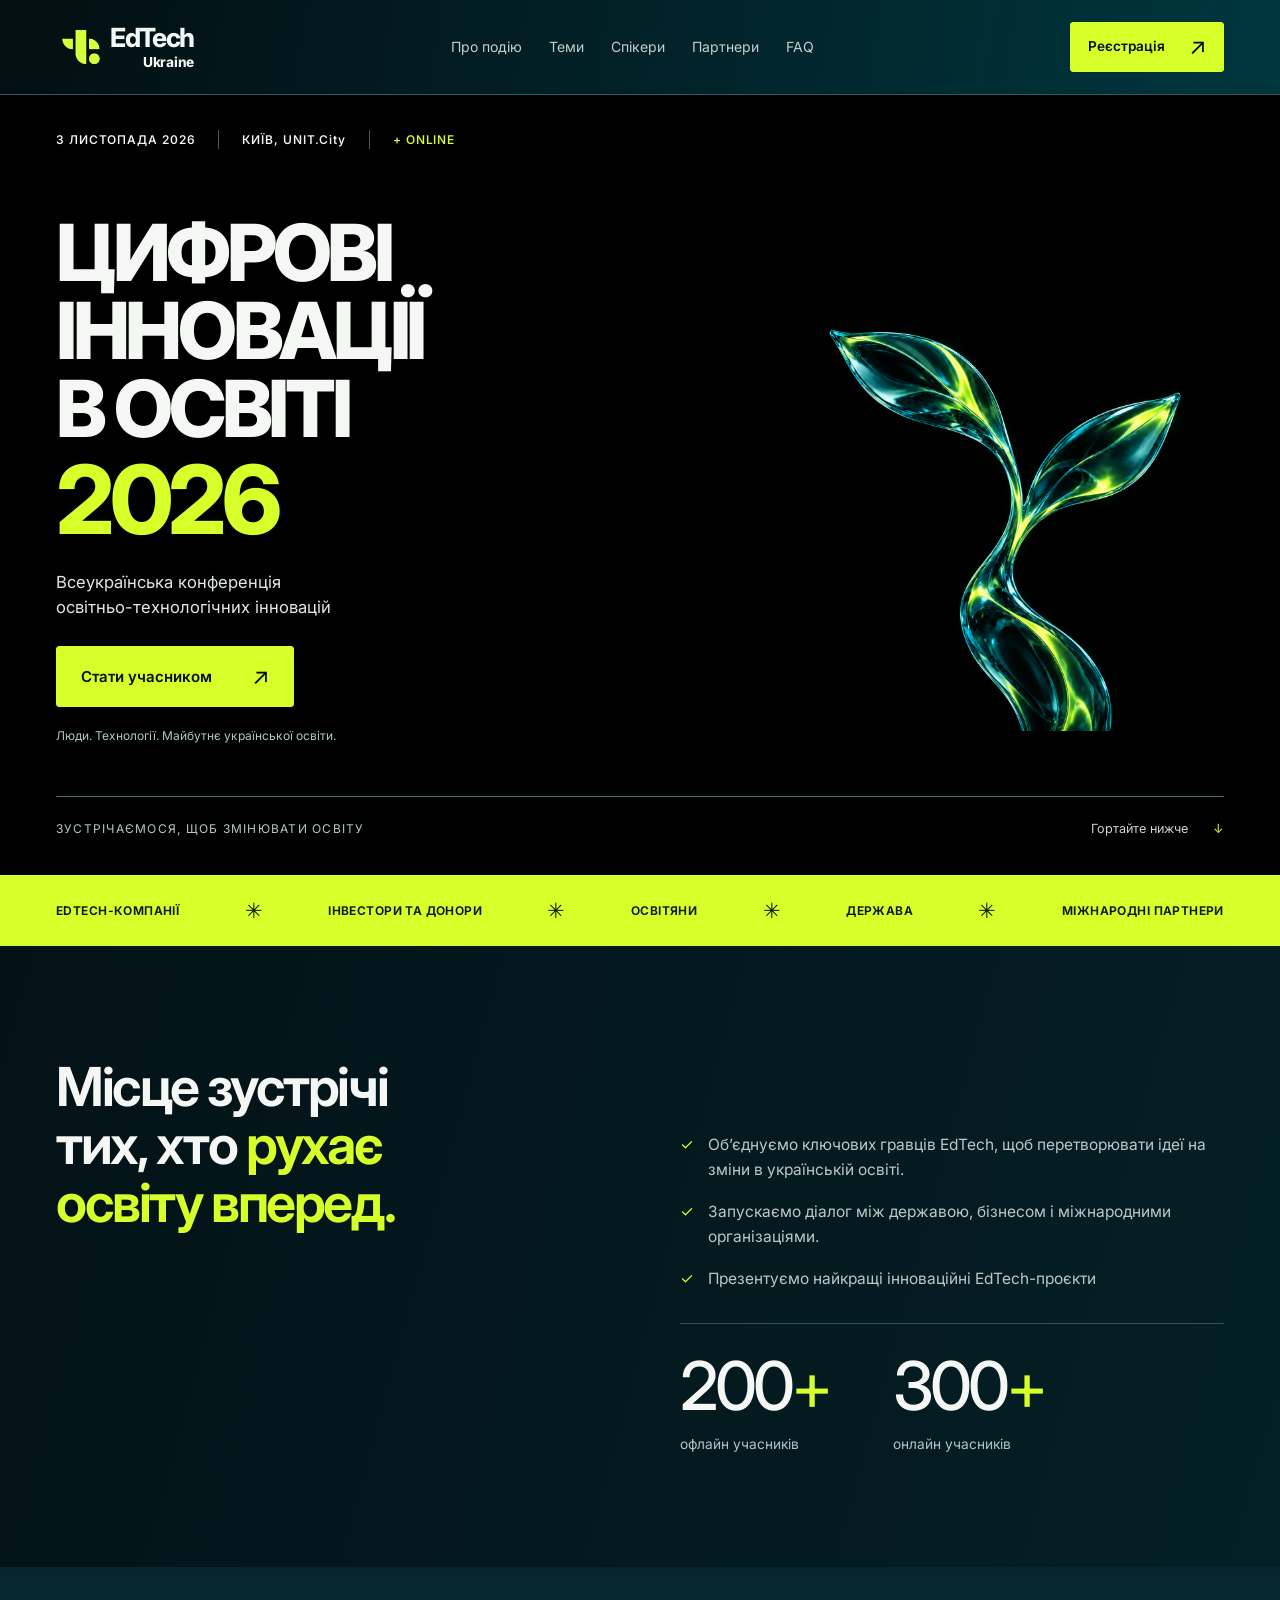
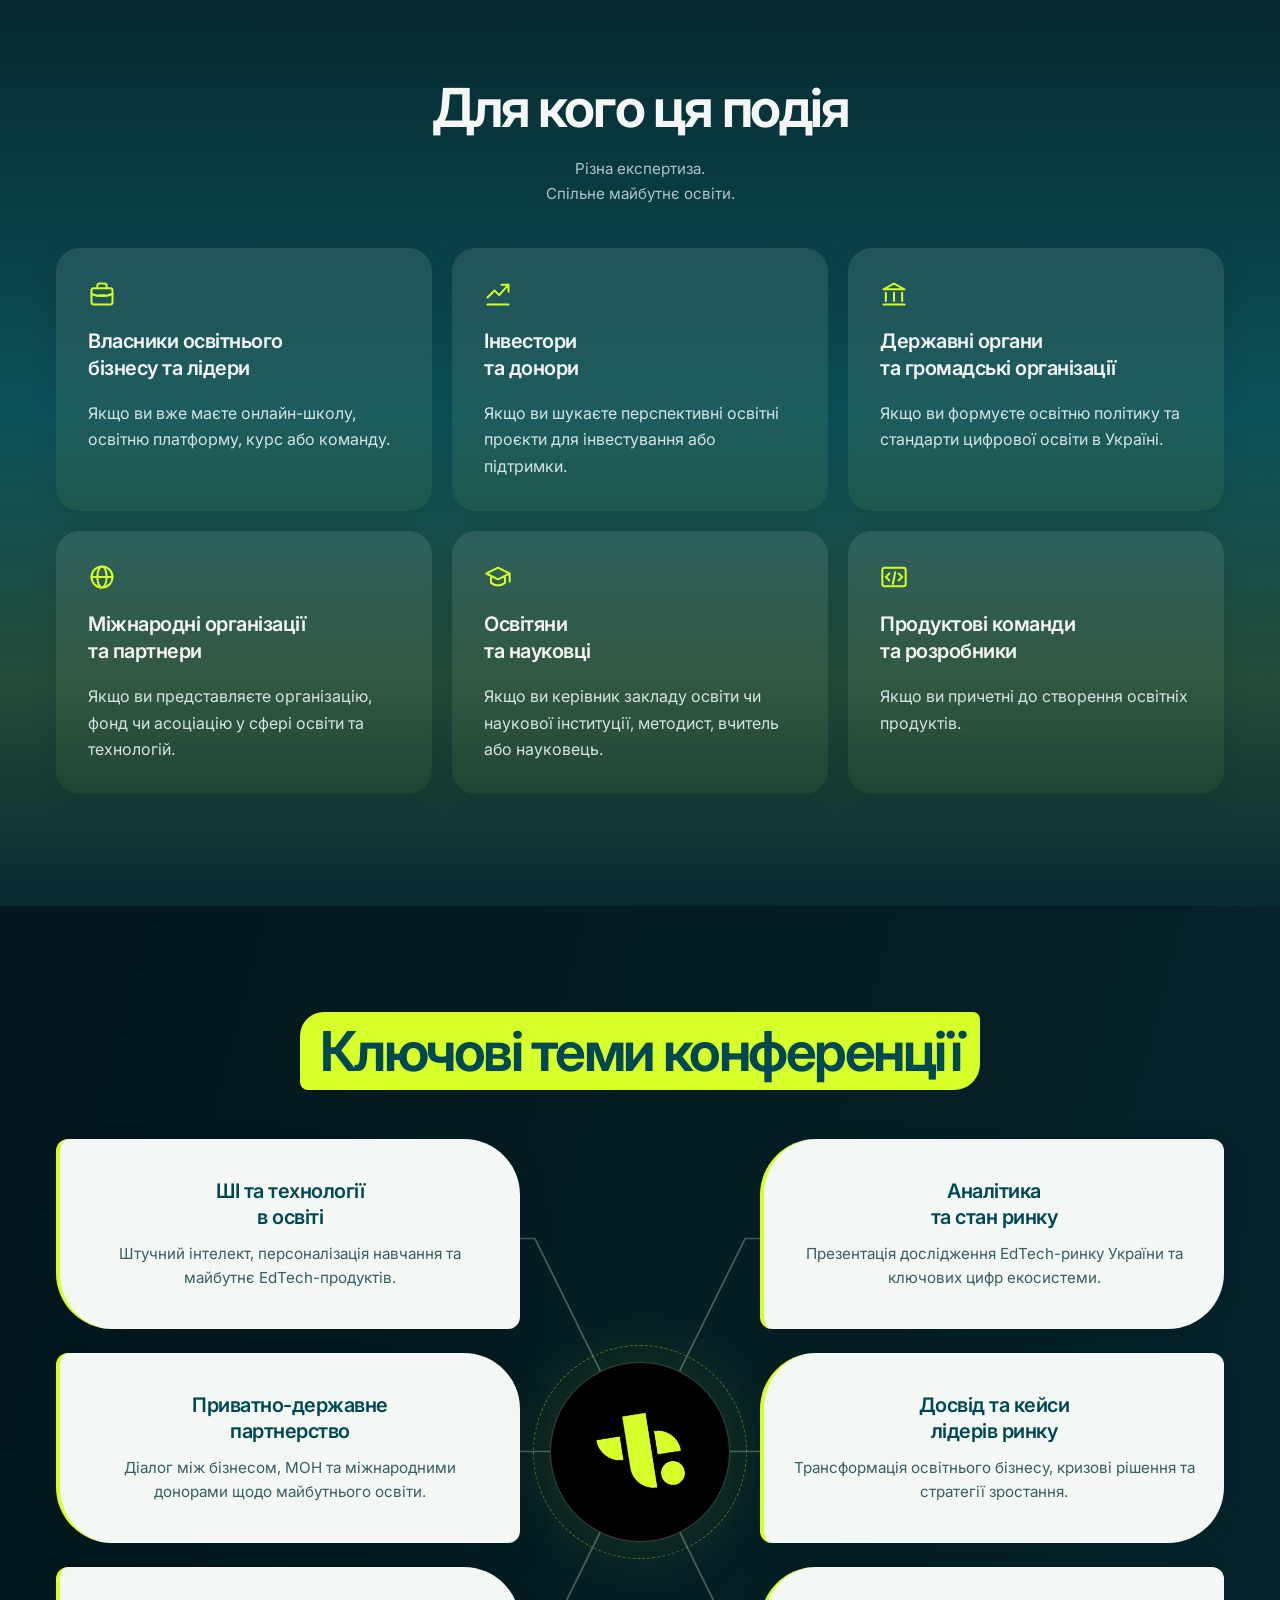
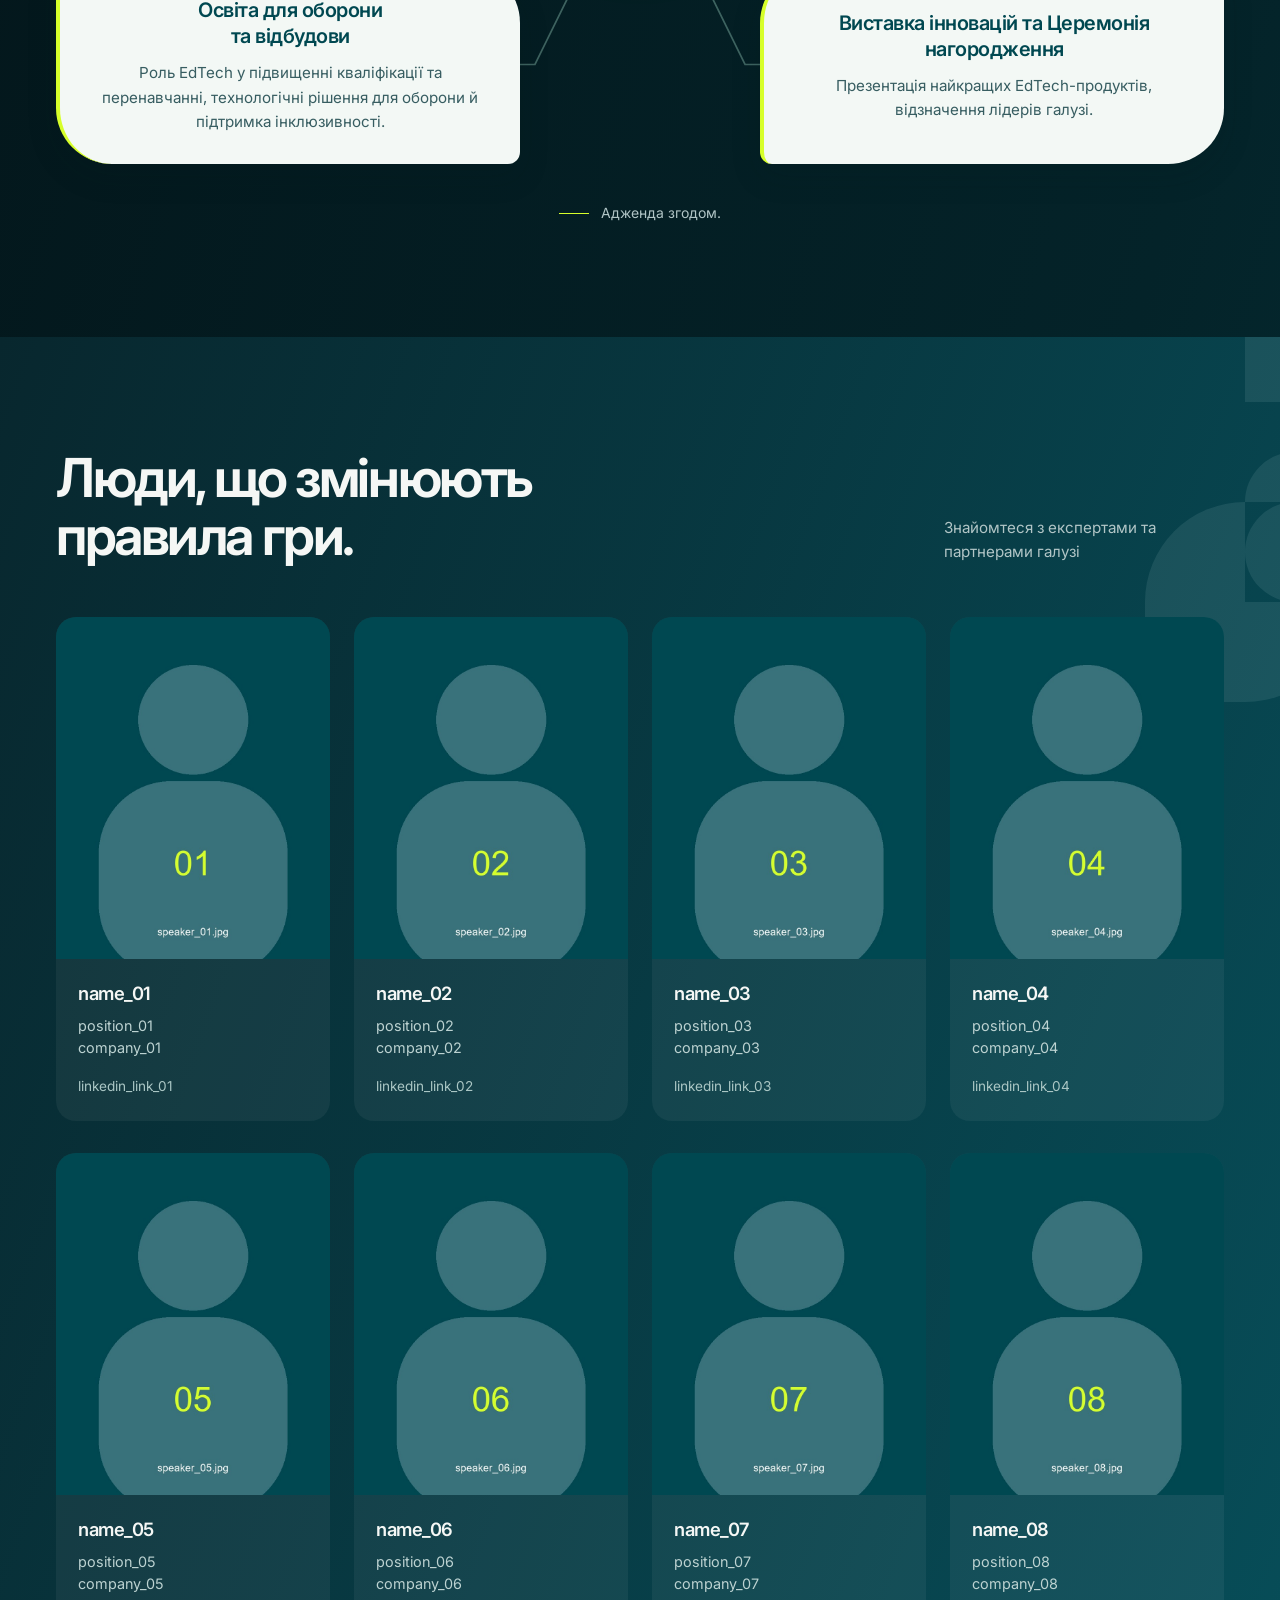
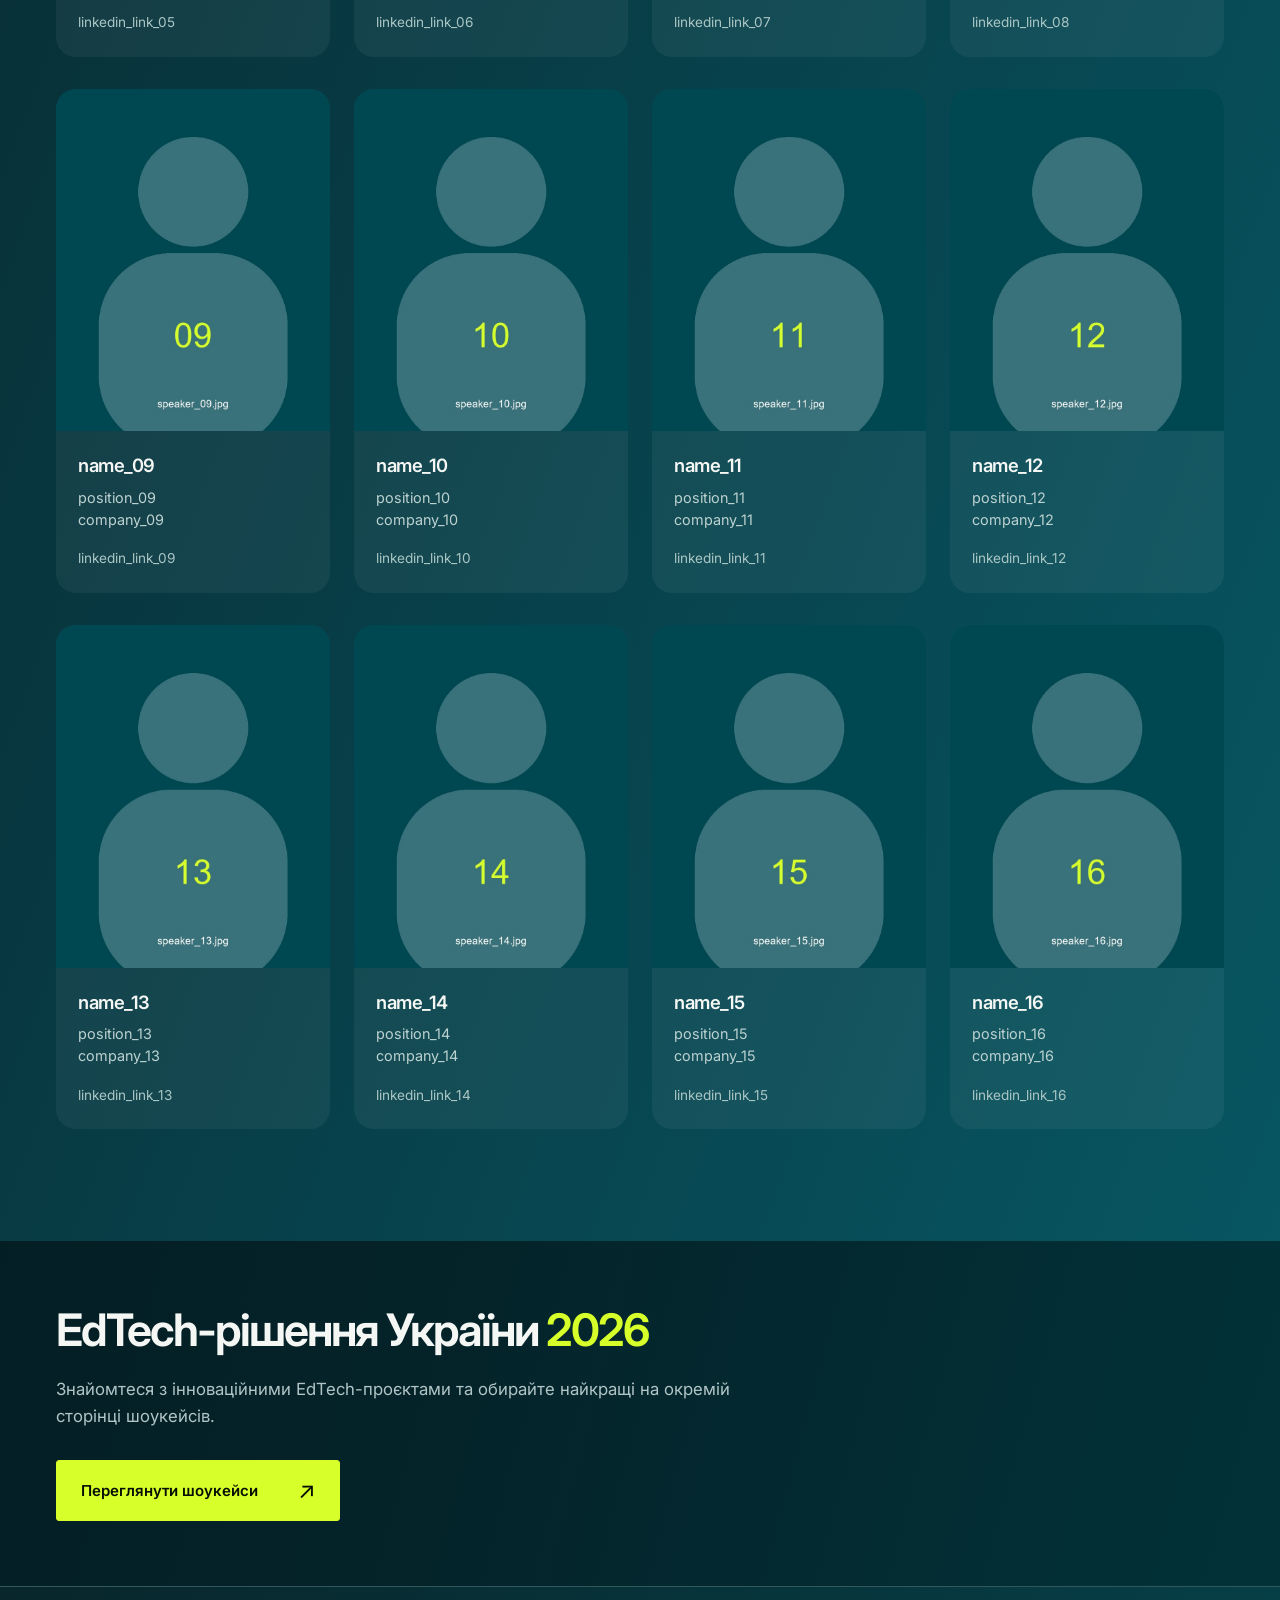
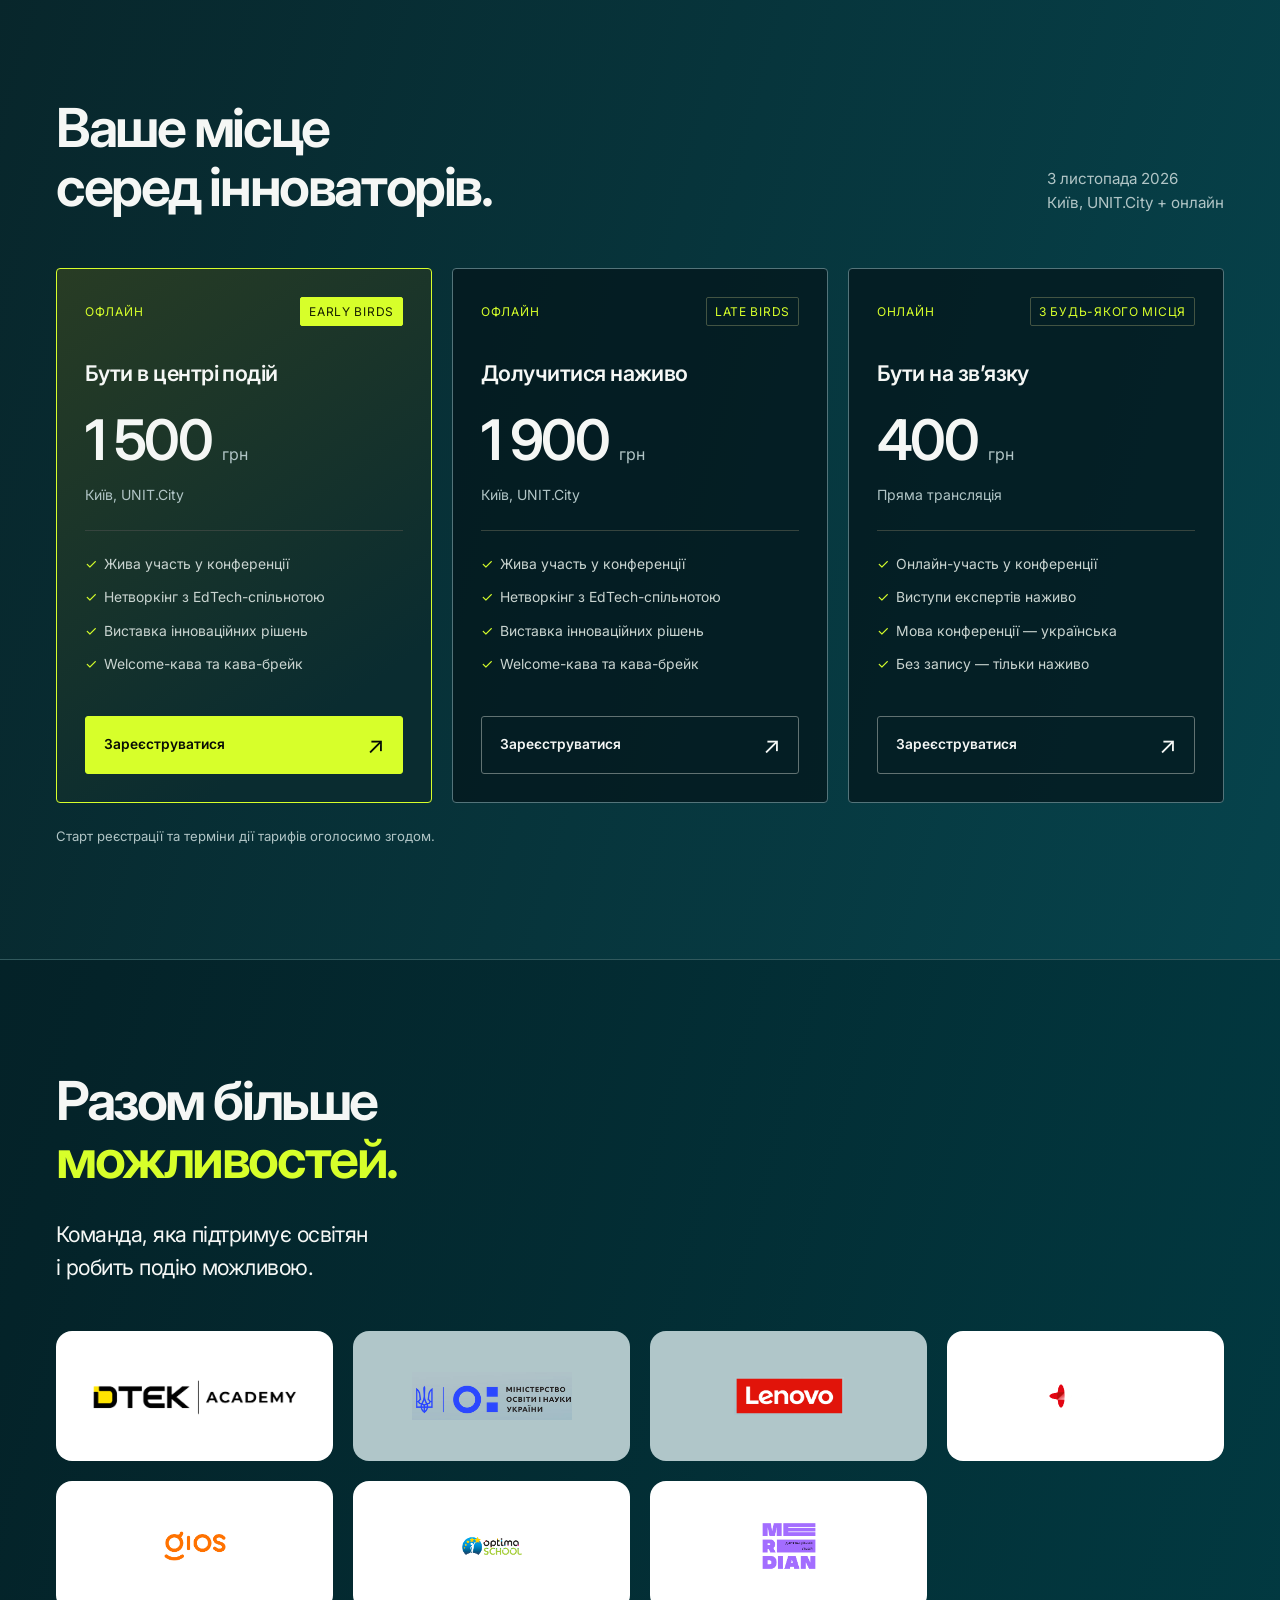
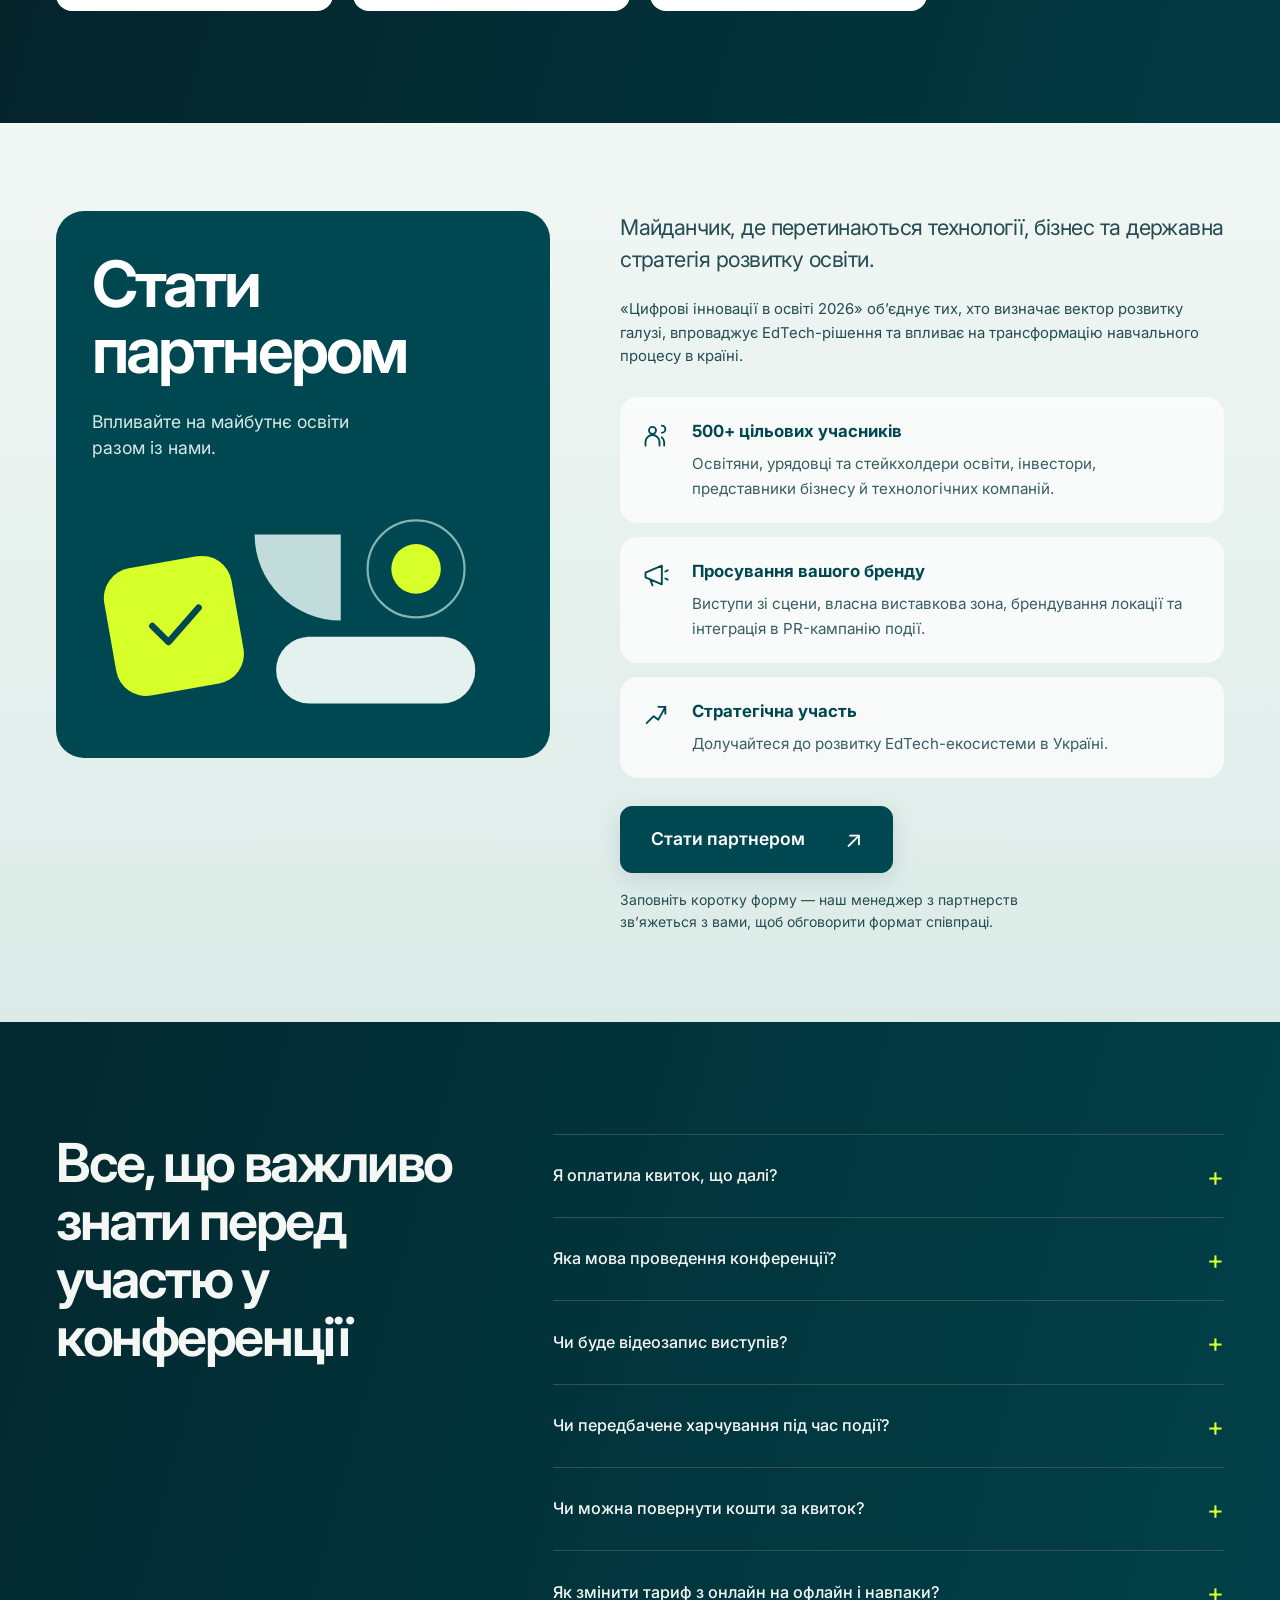
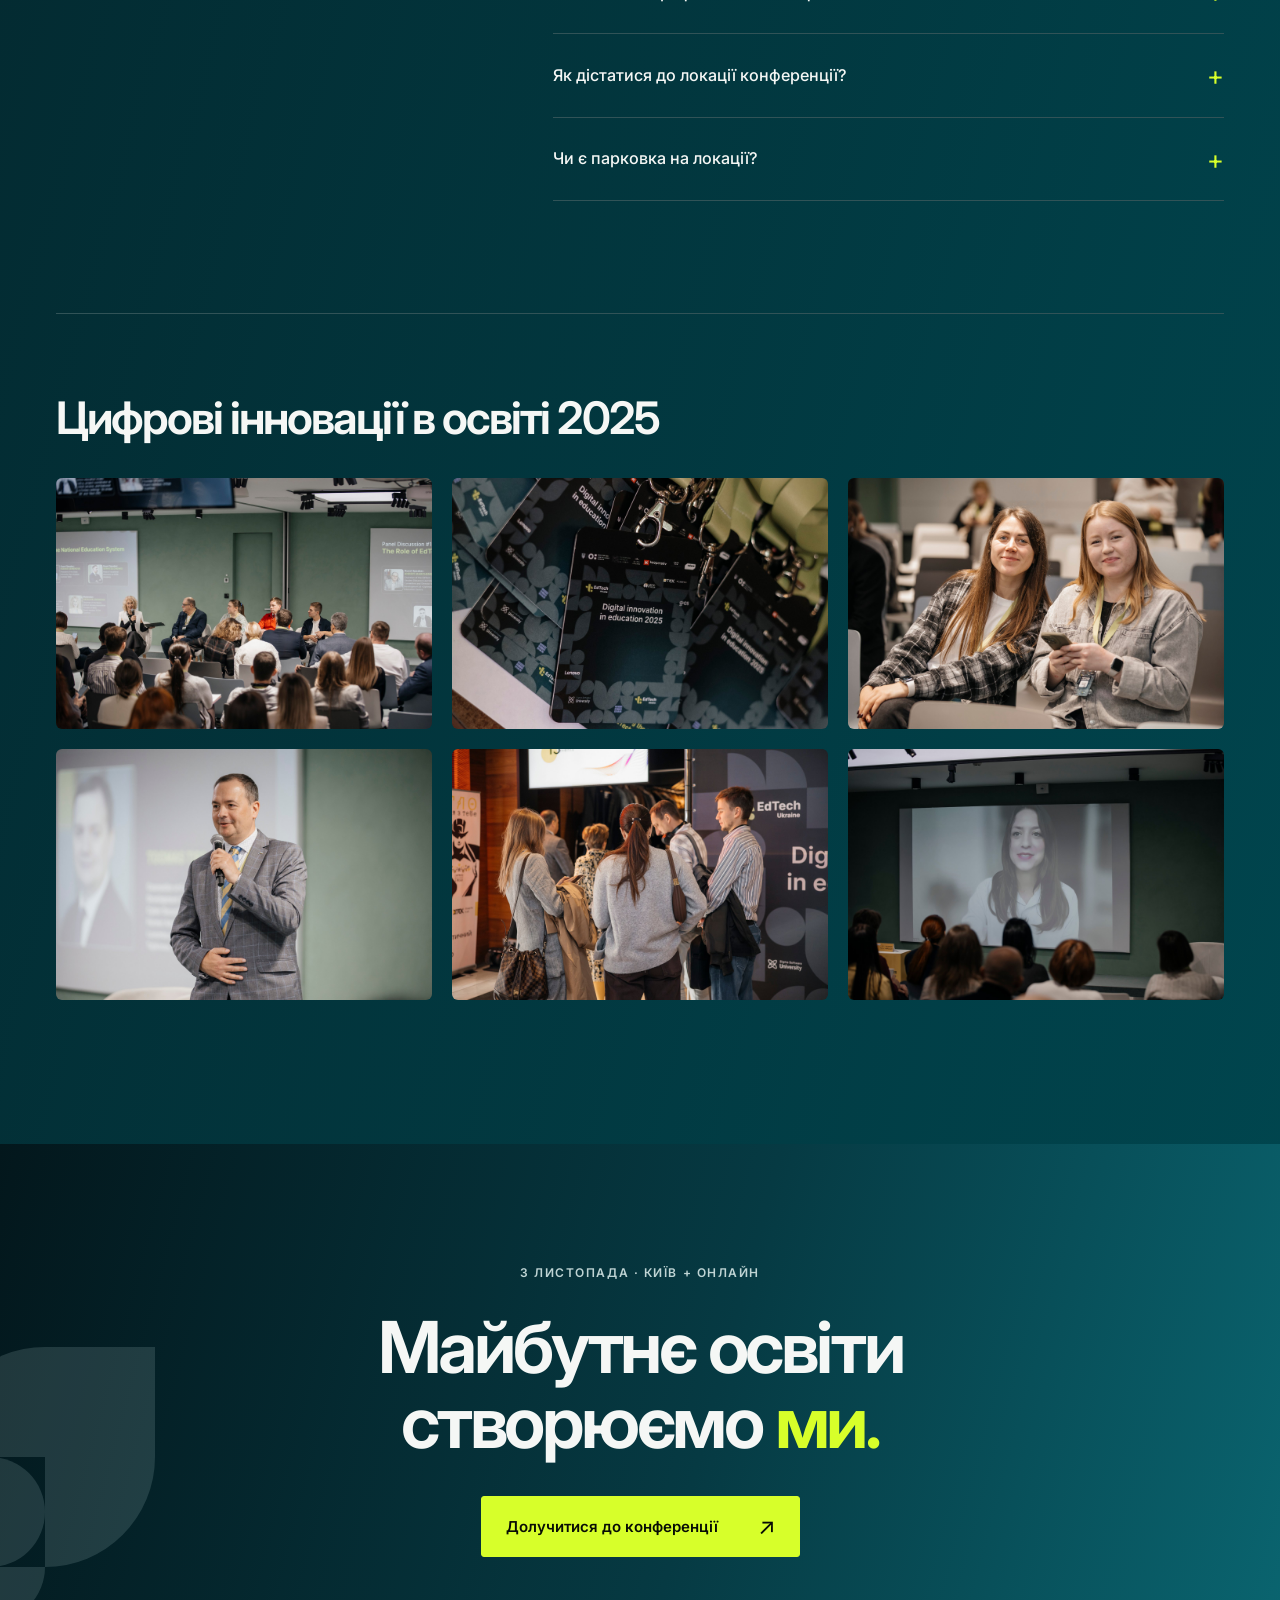
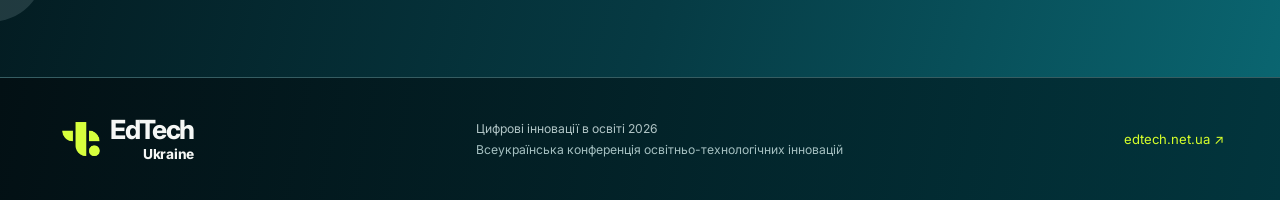
==== commit 56433558: "Match landing hero to futuristic sprout banner" ====
--- a/index.html
+++ b/index.html
@@ -23,7 +23,7 @@
 </header>
 <main id="main">
   <section class="hero" aria-labelledby="hero-title">
-    <div class="hero-art hero-book"><svg viewBox="800 120 872 800" role="img" aria-label="Відкрита книжка з бірюзовими та лаймовими елементами інновацій"><defs><clipPath id="book-art-clip"><path d="M1100 0H1672V941H650V580L880 450V345H1100Z"/></clipPath></defs><image href="banners/edtech-2026-glass-book-v2-en.png" width="1672" height="941" clip-path="url(#book-art-clip)"/></svg></div>
+    <div class="hero-art hero-sprout"><img src="assets/hero-sprout.png" alt="Футуристичний паросток із бірюзового скла з лаймовими відблисками" fetchpriority="high"></div>
     <div class="wrap hero-inner">
       <div class="event-meta"><span>3 ЛИСТОПАДА 2026</span><span>КИЇВ, UNIT.City</span><span class="online">+ ONLINE</span></div>
       <div class="hero-copy">
--- a/styles.css
+++ b/styles.css
@@ -87,18 +87,20 @@
 .archive{display:block;border:0;border-top:1px solid var(--line);border-radius:0;padding:80px 0;background:transparent}.archive h2{font-size:clamp(2rem,3.5vw,3.2rem)}.archive-grid{display:grid;grid-template-columns:repeat(3,minmax(0,1fr));gap:20px;margin-top:36px}.archive-grid figure{margin:0;min-width:0}.archive-grid img{display:block;width:100%;height:auto;aspect-ratio:3/2;object-fit:cover;border-radius:6px}@media(max-width:760px){.archive-grid{grid-template-columns:repeat(2,minmax(0,1fr))}}@media(max-width:480px){.archive-grid{grid-template-columns:1fr}.archive{padding-block:56px}}
 
 /* Original book artwork, displayed without the banner lettering. */
-.hero-art.hero-book{right:-2%;bottom:30px;width:65%;height:90%;mix-blend-mode:screen}.hero-book svg{display:block;width:100%;height:100%;overflow:visible}.hero-book:after{display:none}@media(max-width:1150px){.hero-art.hero-book{right:-12%;width:76%}}@media(max-width:900px){.hero-art.hero-book{right:-12%;width:78%;opacity:.8}}@media(max-width:600px){.hero-art.hero-book{position:relative;inset:auto;width:100%;height:360px;margin:10px auto 0;opacity:1}.hero-book svg{height:100%}.hero{display:flex;flex-direction:column}.hero-art.hero-book{order:2}.hero-inner{order:1}.hero-bottom{margin-top:30px}}
+.hero-art.hero-sprout{right:-2%;bottom:30px;width:65%;height:90%;mix-blend-mode:screen}.hero-sprout svg{display:block;width:100%;height:100%;overflow:visible}.hero-sprout:after{display:none}@media(max-width:1150px){.hero-art.hero-sprout{right:-12%;width:76%}}@media(max-width:900px){.hero-art.hero-sprout{right:-12%;width:78%;opacity:.8}}@media(max-width:600px){.hero-art.hero-sprout{position:relative;inset:auto;width:100%;height:360px;margin:10px auto 0;opacity:1}.hero-sprout svg{height:100%}.hero{display:flex;flex-direction:column}.hero-art.hero-sprout{order:2}.hero-inner{order:1}.hero-bottom{margin-top:30px}}
 
 /* Small symbolic book, secondary to the event title. */
-.hero-art.hero-book{position:absolute;inset:auto max(56px,calc((100% - 1280px)/2)) auto auto;top:220px;width:442px;height:416px;opacity:1;margin:0;mix-blend-mode:screen}.hero-book svg{width:100%;height:100%;overflow:hidden}
-@media(min-width:1600px){.hero-art.hero-book{width:494px;height:455px;top:235px}}
-@media(max-width:1150px){.hero-art.hero-book{right:32px;top:260px;width:338px;height:325px}}
-@media(max-width:900px){.hero-art.hero-book{position:relative;inset:auto;width:299px;height:286px;margin:16px auto 28px;order:2}.hero{display:flex;flex-direction:column}.hero-inner{order:1}.hero-bottom{margin-top:30px}}
-@media(max-width:600px){.hero-art.hero-book{width:247px;height:234px;margin:8px auto 24px}}
+.hero-art.hero-sprout{position:absolute;inset:auto max(56px,calc((100% - 1280px)/2)) auto auto;top:220px;width:442px;height:416px;opacity:1;margin:0;mix-blend-mode:screen}.hero-sprout svg{width:100%;height:100%;overflow:hidden}
+@media(min-width:1600px){.hero-art.hero-sprout{width:494px;height:455px;top:235px}}
+@media(max-width:1150px){.hero-art.hero-sprout{right:32px;top:260px;width:338px;height:325px}}
+@media(max-width:900px){.hero-art.hero-sprout{position:relative;inset:auto;width:299px;height:286px;margin:16px auto 28px;order:2}.hero{display:flex;flex-direction:column}.hero-inner{order:1}.hero-bottom{margin-top:30px}}
+@media(max-width:600px){.hero-art.hero-sprout{width:247px;height:234px;margin:8px auto 24px}}
 
 /* Black hero backdrop matches the original book banner. */
-.hero{background:#000}.hero::before,.hero::after{display:none}.hero-art.hero-book{mix-blend-mode:normal}
+.hero{background:#000}.hero::before,.hero::after{display:none}.hero-art.hero-sprout{mix-blend-mode:normal}
 
 
 
 .speaker-link[aria-disabled="true"]{color:#aac6c4;cursor:default;overflow-wrap:anywhere}.speaker-info h3,.speaker-role{overflow-wrap:anywhere}
+
+.hero-art.hero-sprout img{width:100%;height:100%;object-fit:contain;object-position:center;mask-image:none}
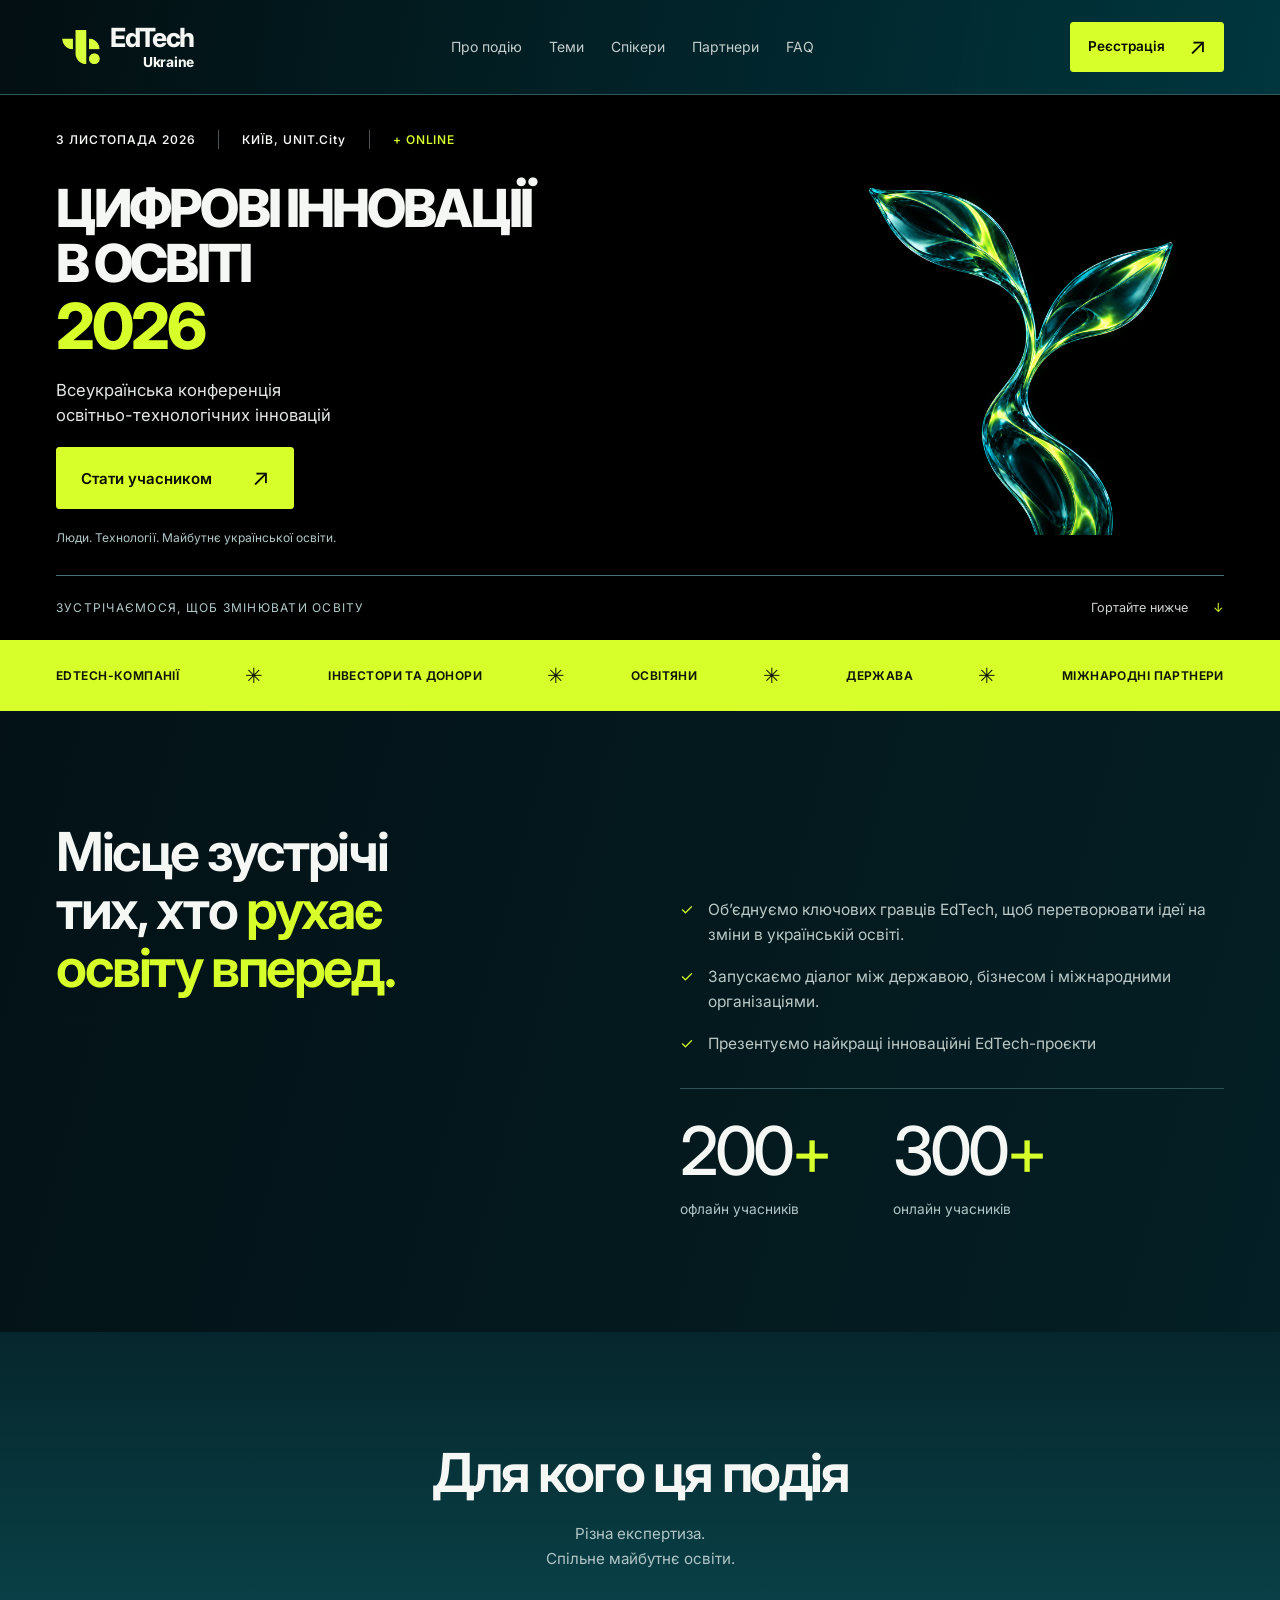
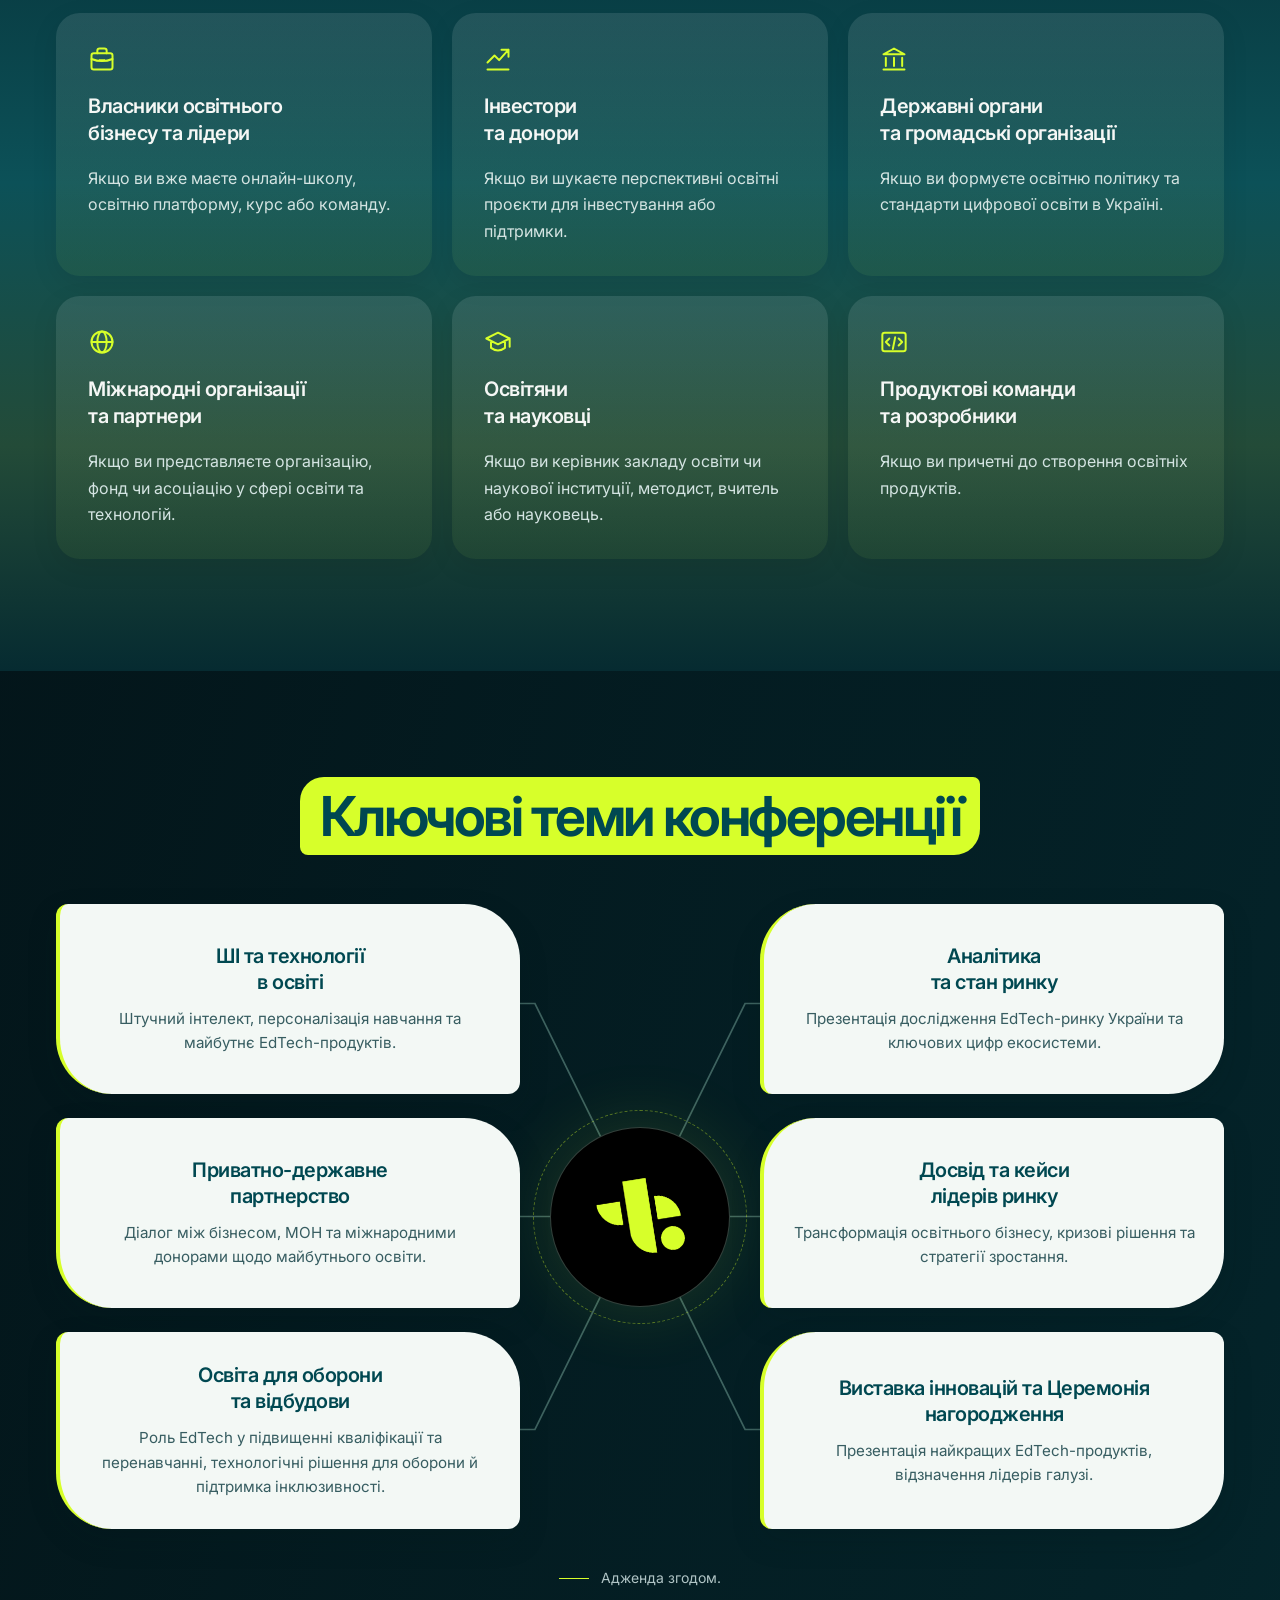
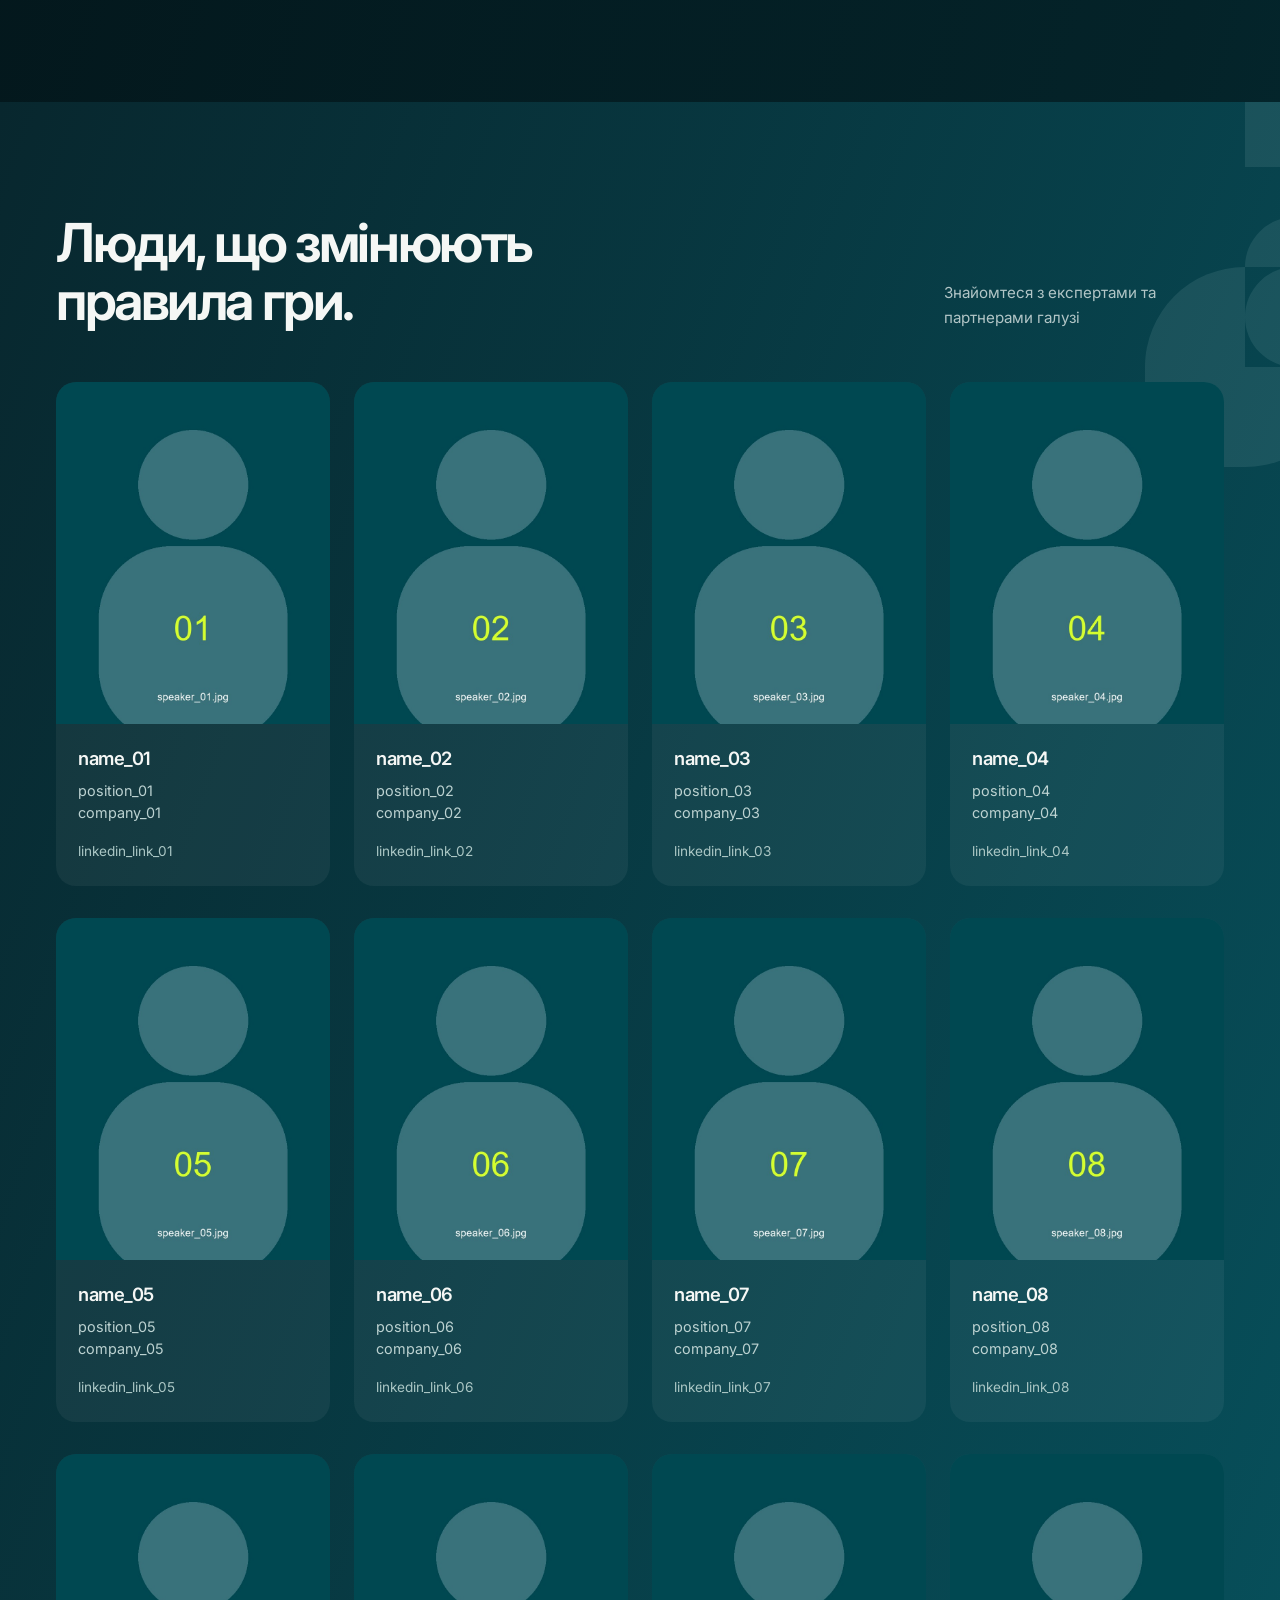
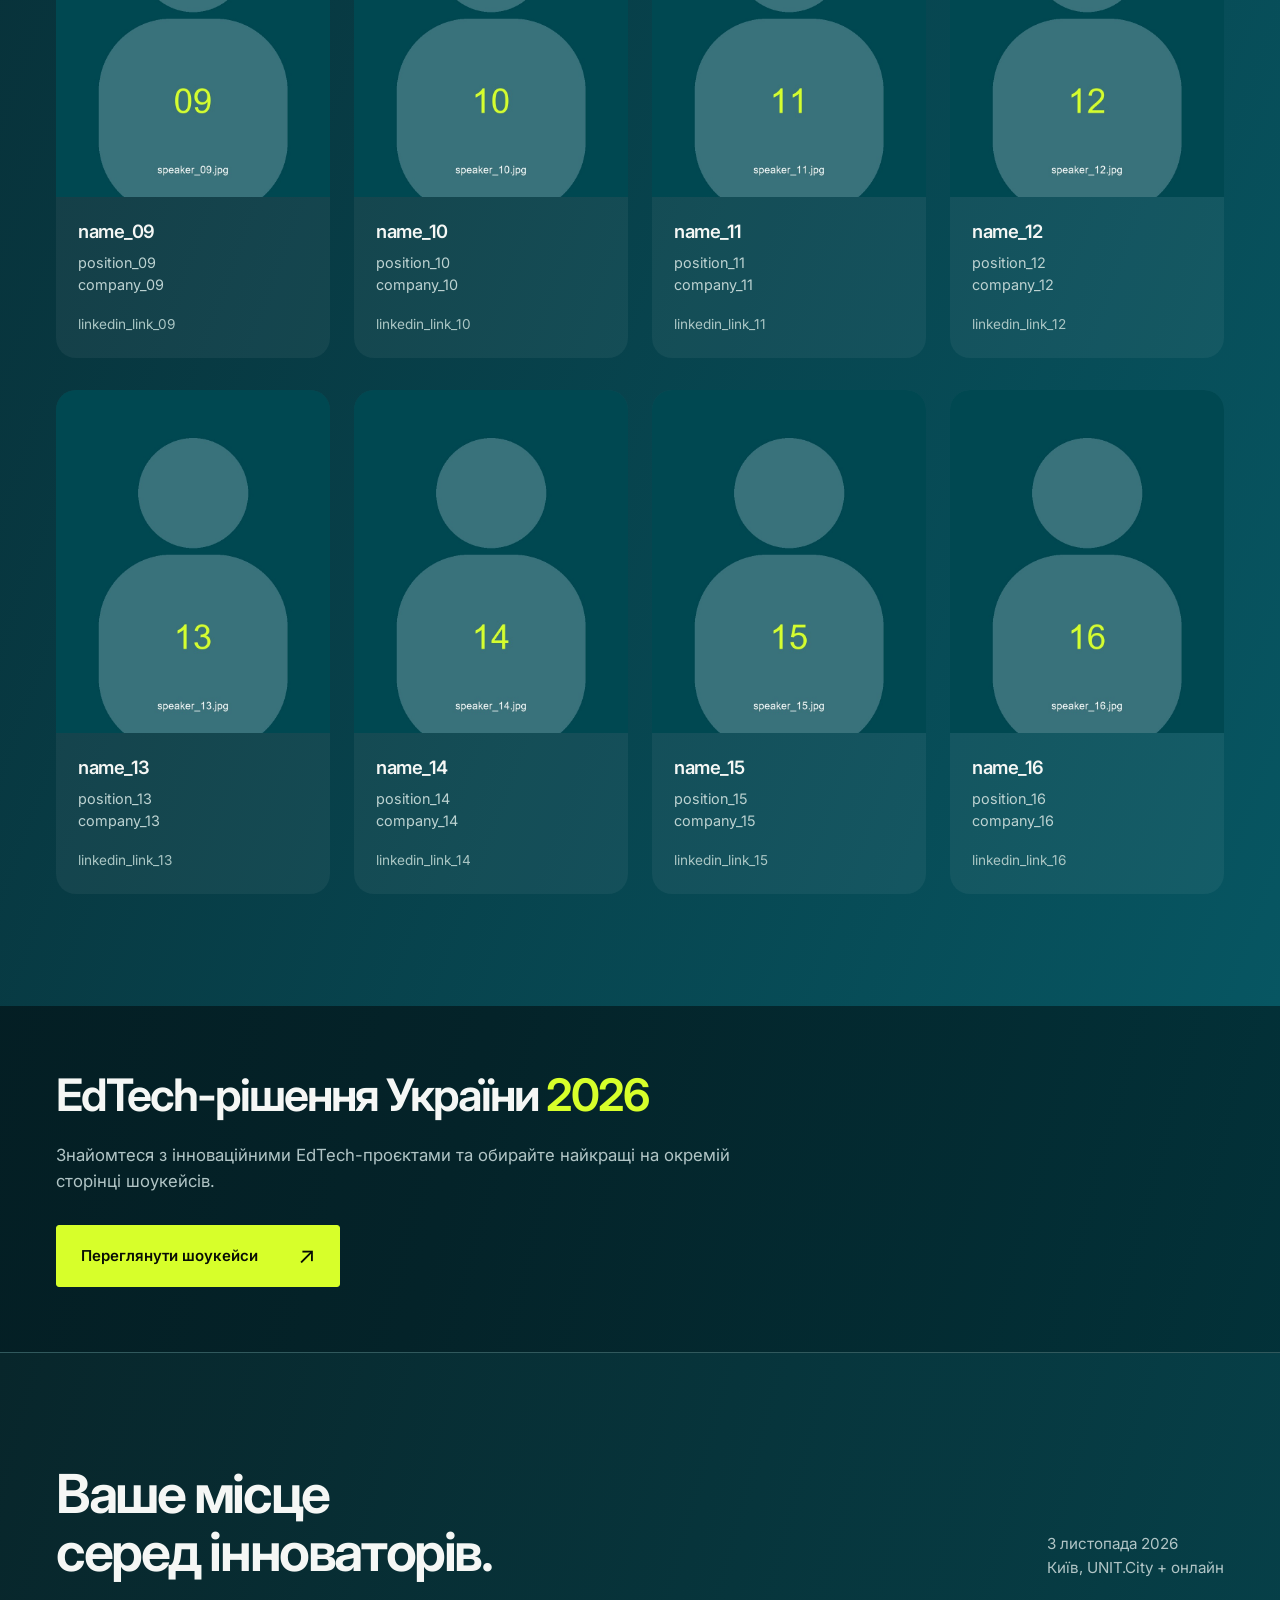
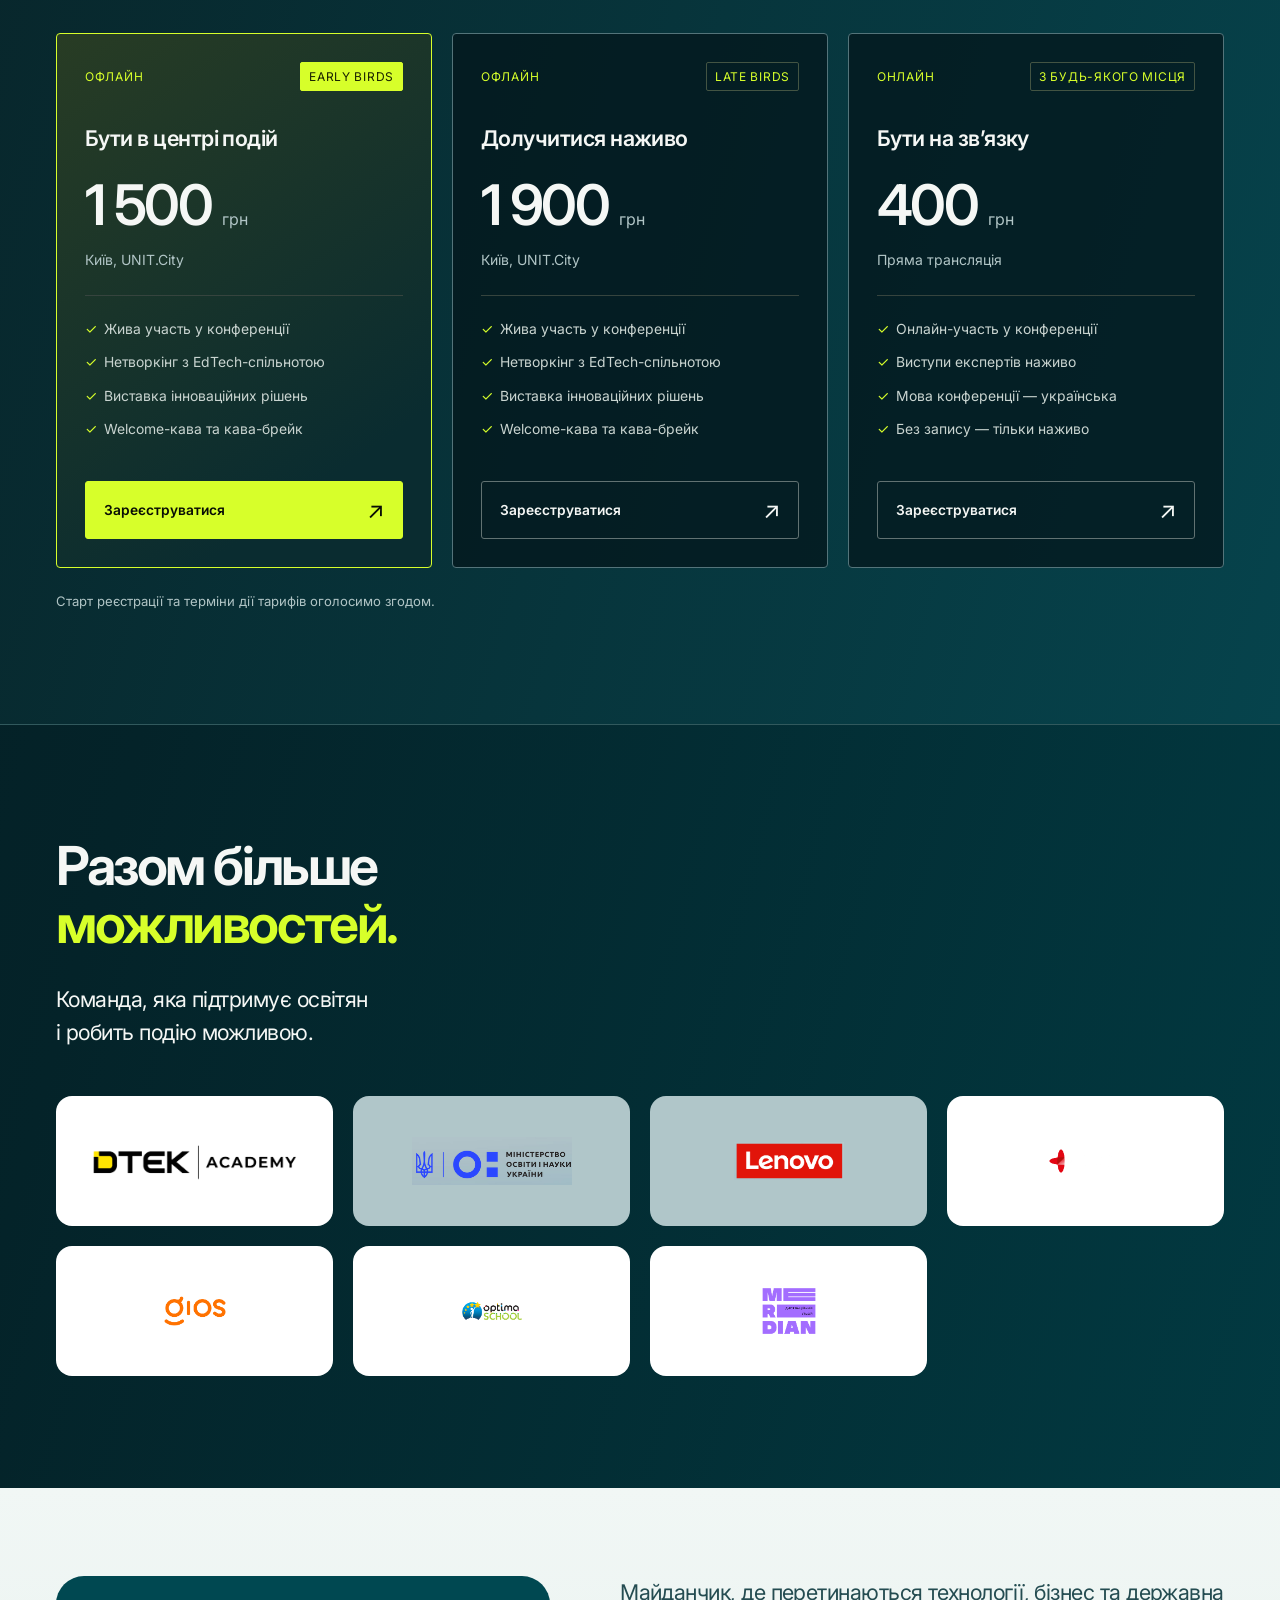
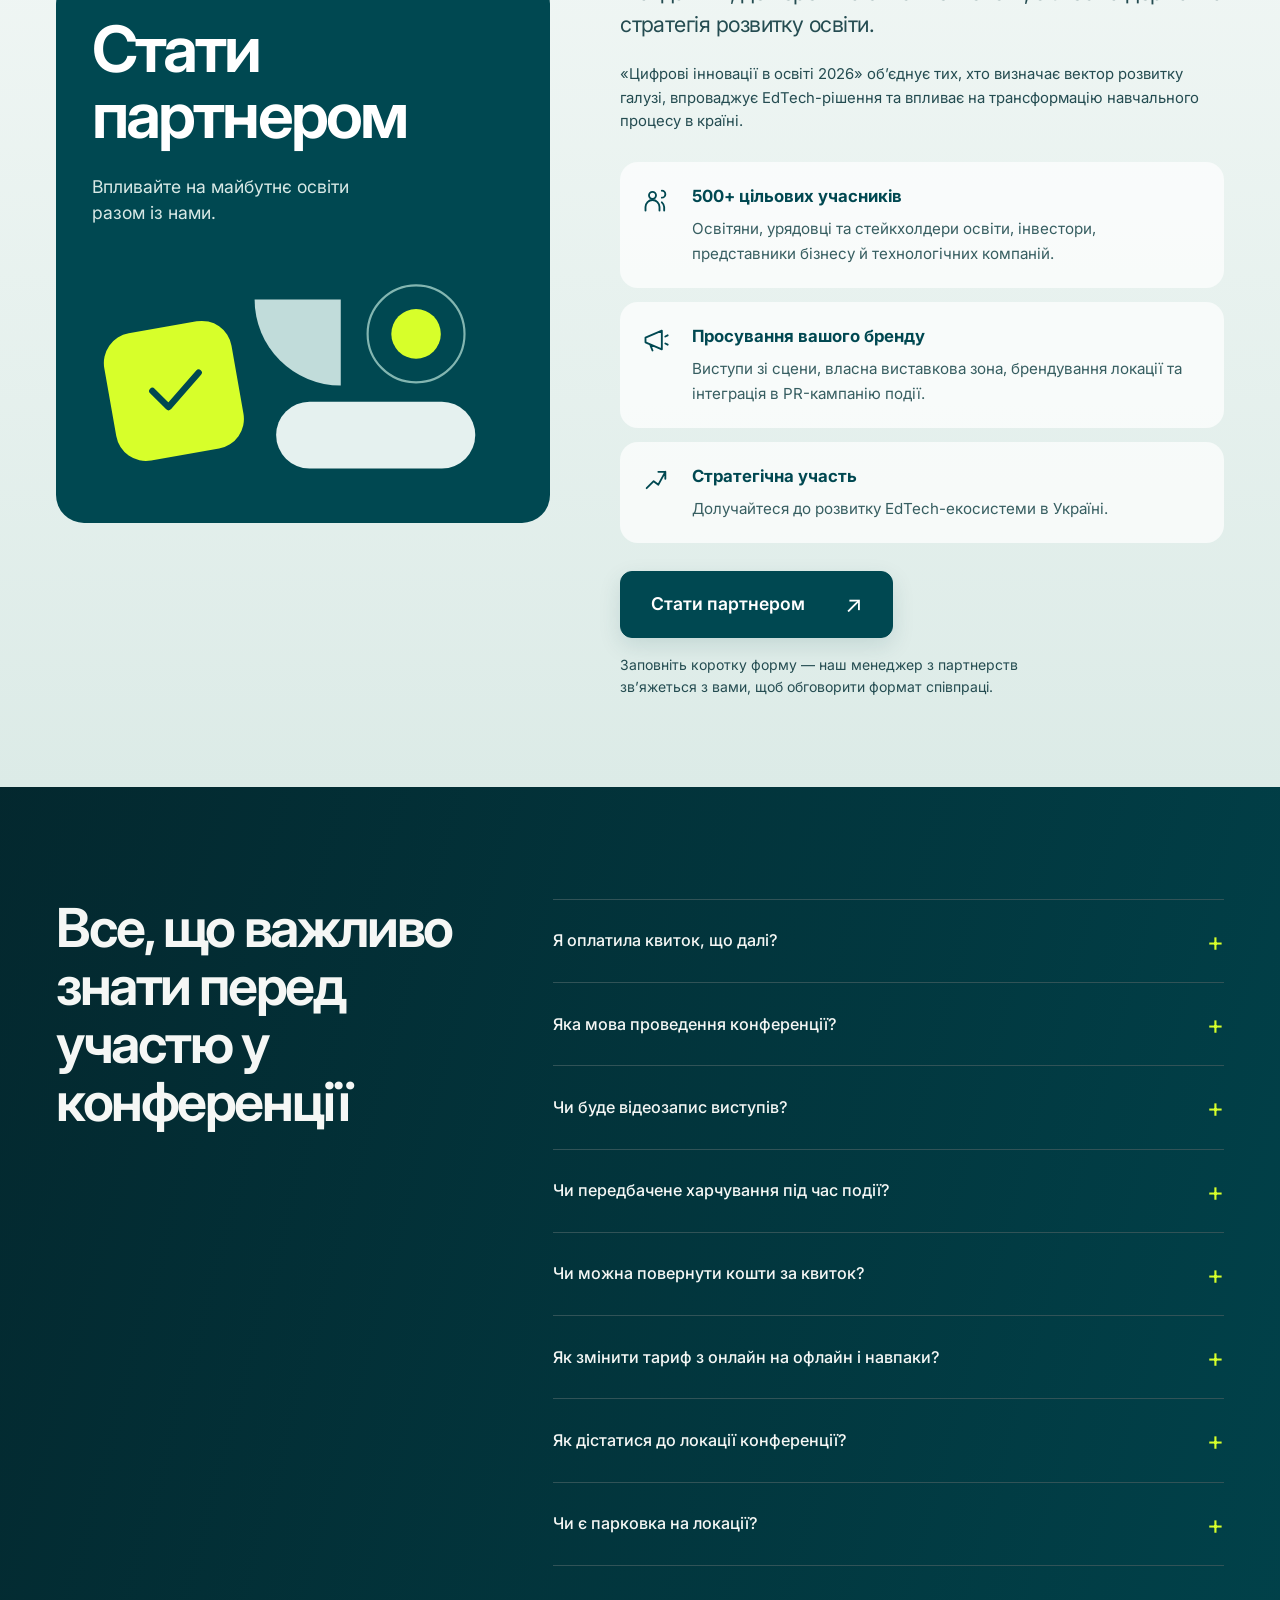
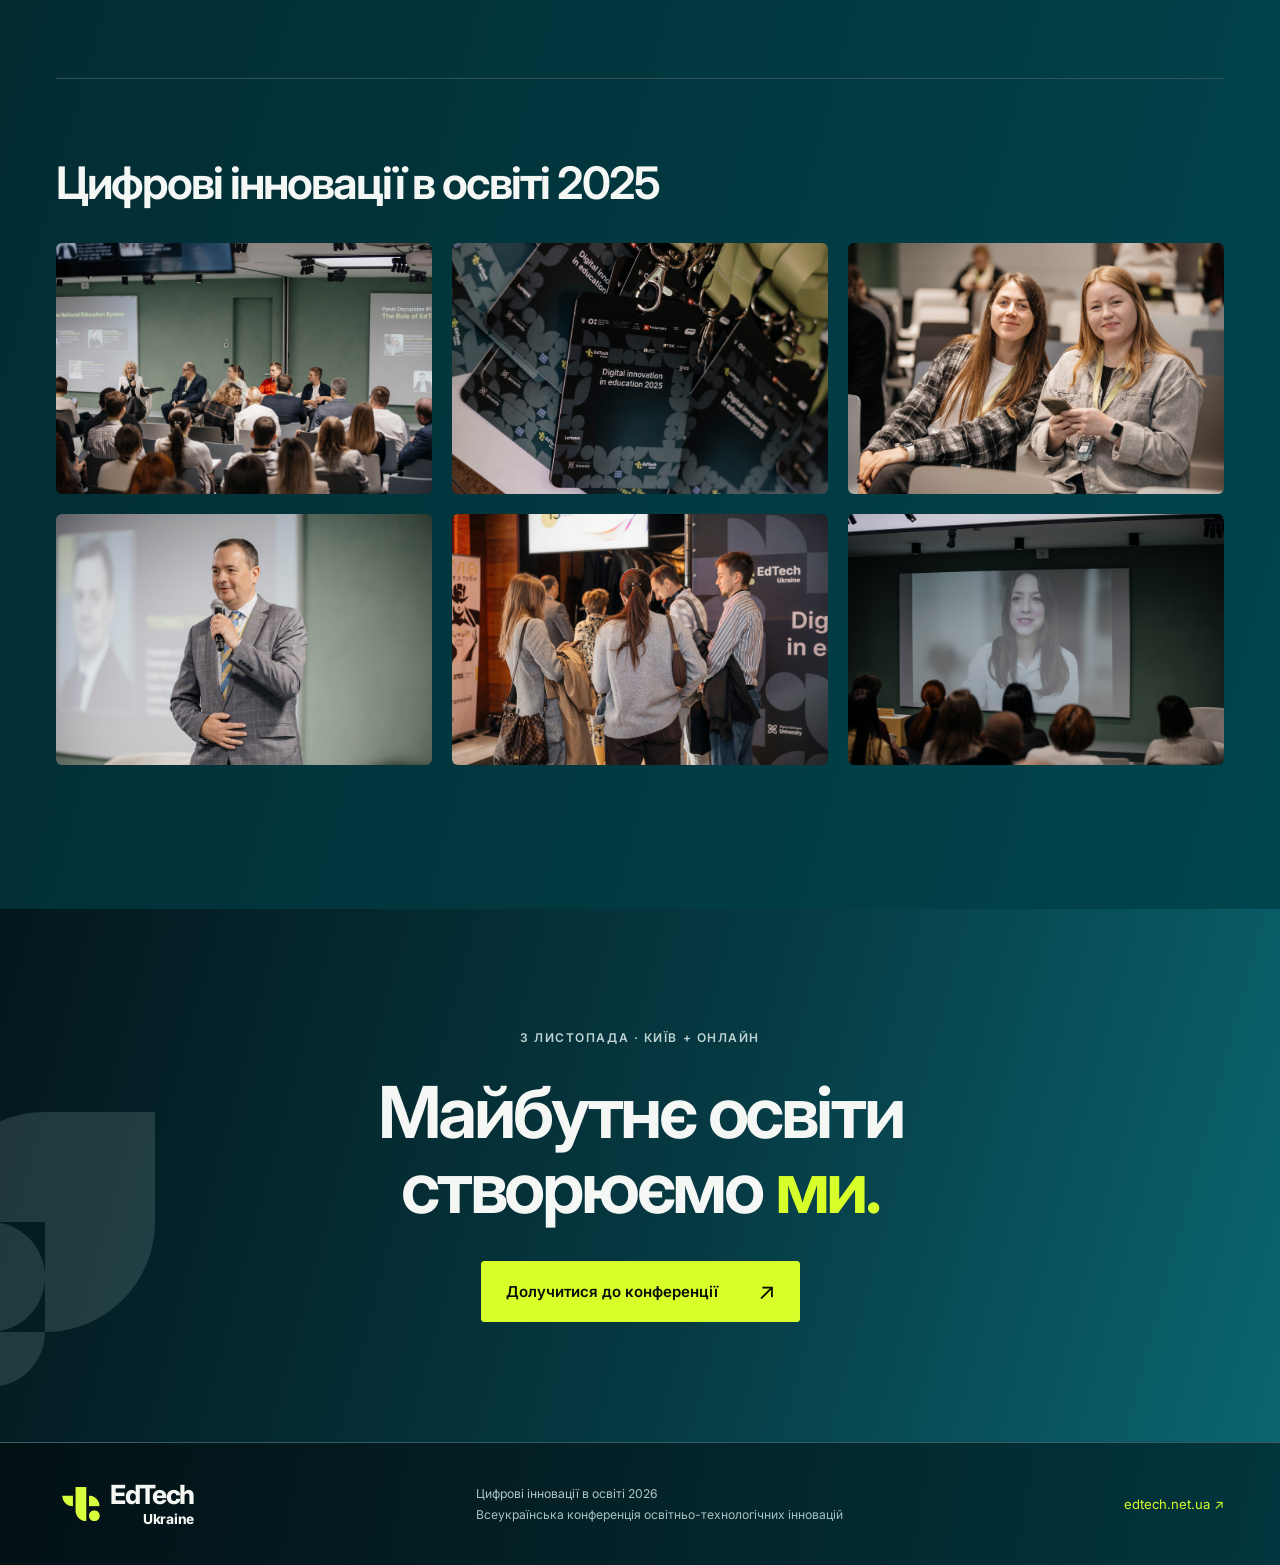
==== commit 4e729dbf: "Compact hero heading and raise registration CTA" ====
--- a/index.html
+++ b/index.html
@@ -5,7 +5,7 @@
   <title>Цифрові інновації в освіті 2026 — EdTech Ukraine</title>
   <meta name="description" content="Всеукраїнська конференція освітньо-технологічних інновацій. 3 листопада 2026, Київ, UNIT.City та онлайн. Зустрічайте тих, хто змінює українську освіту.">
   <meta name="theme-color" content="#00343b">
-  <link rel="icon" href="assets/brand-symbol.png"><link rel="stylesheet" href="styles.css?v=speaker-ratio">
+  <link rel="icon" href="assets/brand-symbol.png"><link rel="stylesheet" href="styles.css?v=compact-hero">
   <link rel="preconnect" href="https://fonts.googleapis.com"><link rel="preconnect" href="https://fonts.gstatic.com" crossorigin>
   <link href="https://fonts.googleapis.com/css2?family=Inter:wght@400;450;500;600;650;700;750;800;850;900&display=swap" rel="stylesheet">
   <script src="app.js?v=compare-1" defer></script>
@@ -27,7 +27,7 @@
     <div class="wrap hero-inner">
       <div class="event-meta"><span>3 ЛИСТОПАДА 2026</span><span>КИЇВ, UNIT.City</span><span class="online">+ ONLINE</span></div>
       <div class="hero-copy">
-      <h1 id="hero-title">ЦИФРОВІ<br>ІННОВАЦІЇ<br>В ОСВІТІ <em>2026</em></h1>
+      <h1 id="hero-title"><span class="hero-title-line">ЦИФРОВІ ІННОВАЦІЇ</span><br>В ОСВІТІ <em>2026</em></h1>
       <p class="hero-description">Всеукраїнська конференція<br>освітньо-технологічних інновацій</p>
       <a class="button" href="#tickets">Стати учасником <span aria-hidden="true">↗</span></a>
       <p class="hero-caption">Люди. Технології. Майбутнє української освіти.</p>
--- a/styles.css
+++ b/styles.css
@@ -104,3 +104,26 @@
 .speaker-link[aria-disabled="true"]{color:#aac6c4;cursor:default;overflow-wrap:anywhere}.speaker-info h3,.speaker-role{overflow-wrap:anywhere}
 
 .hero-art.hero-sprout img{width:100%;height:100%;object-fit:contain;object-position:center;mask-image:none}
+
+/* Compact hero keeps the registration CTA close to the event heading. */
+.hero{min-height:0}
+.hero-copy{max-width:65%;padding-top:32px;padding-bottom:0}
+.hero h1{font-size:clamp(2rem,4.1vw,4rem);line-height:1.04}
+.hero-title-line{white-space:nowrap}
+.hero-description{margin-top:20px}
+.hero-copy .button{margin-top:20px}
+.hero-bottom{margin-top:28px}
+.hero-art.hero-sprout{top:80px;width:32%;height:360px}
+@media(min-width:1600px){.hero-art.hero-sprout{top:70px;width:420px;height:400px}}
+@media(max-width:900px){
+  .hero-copy{max-width:none;padding-top:26px;padding-bottom:0}
+  .hero h1{font-size:clamp(1.5rem,6.1vw,3.4rem)}
+  .hero-art.hero-sprout{position:relative;inset:auto;width:260px;height:250px;margin:0 auto 20px}
+}
+@media(max-width:600px){
+  .hero-inner{padding-top:20px}
+  .hero-copy{padding-top:24px}
+  .hero-description{margin-top:16px}
+  .hero-caption{margin-top:14px}
+  .hero-art.hero-sprout{width:220px;height:210px}
+}
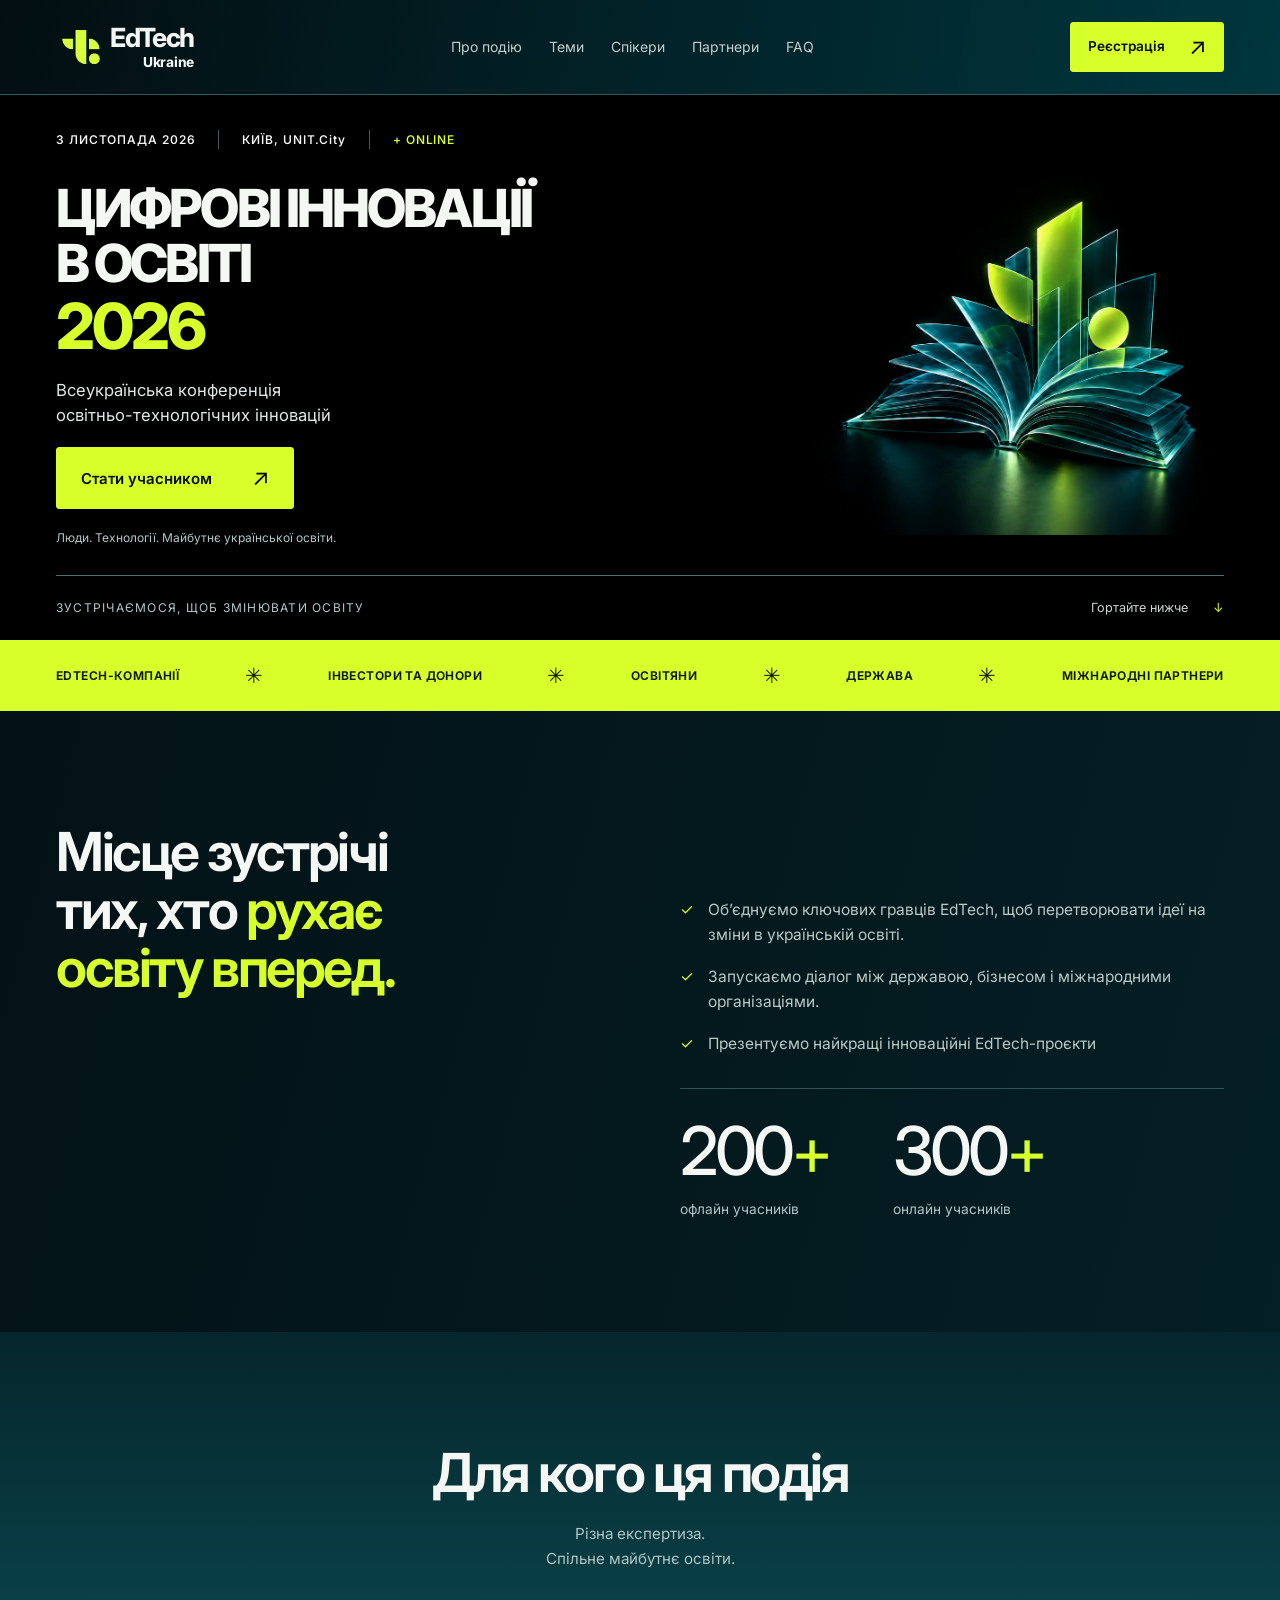
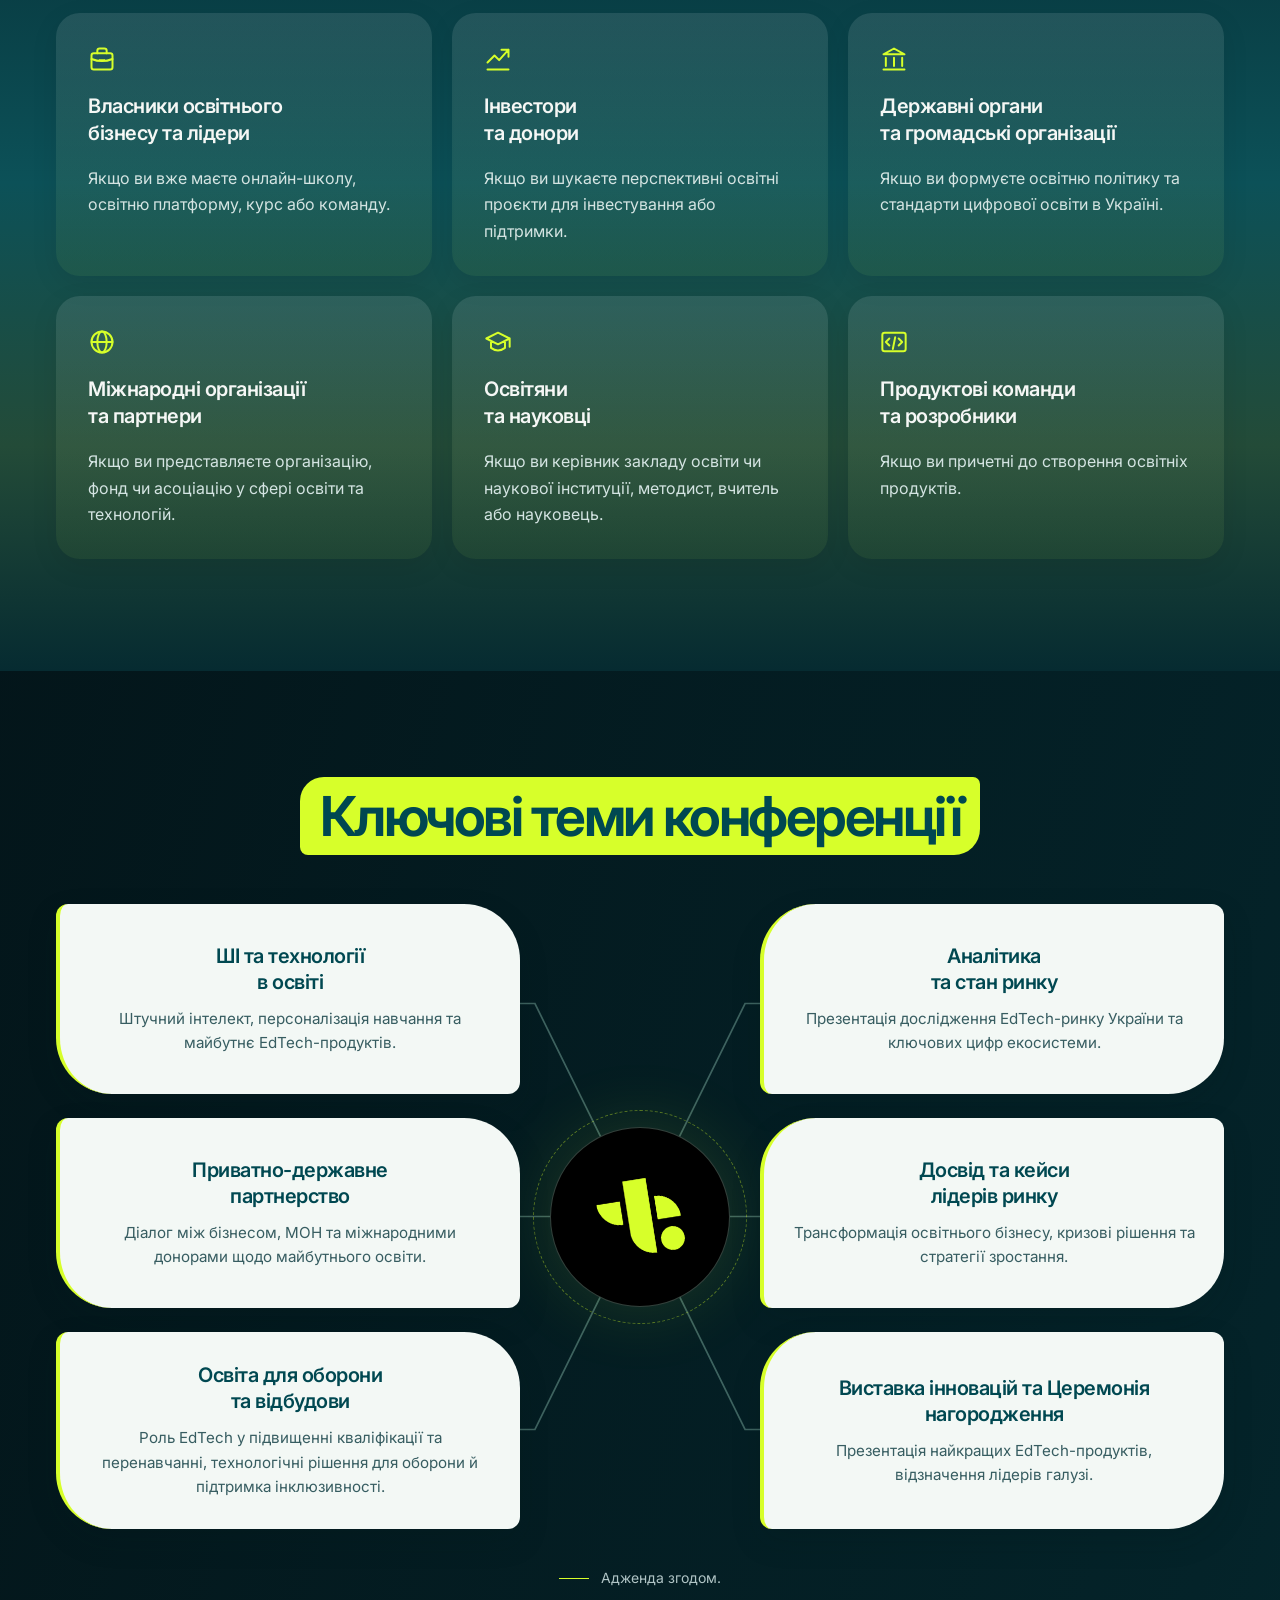
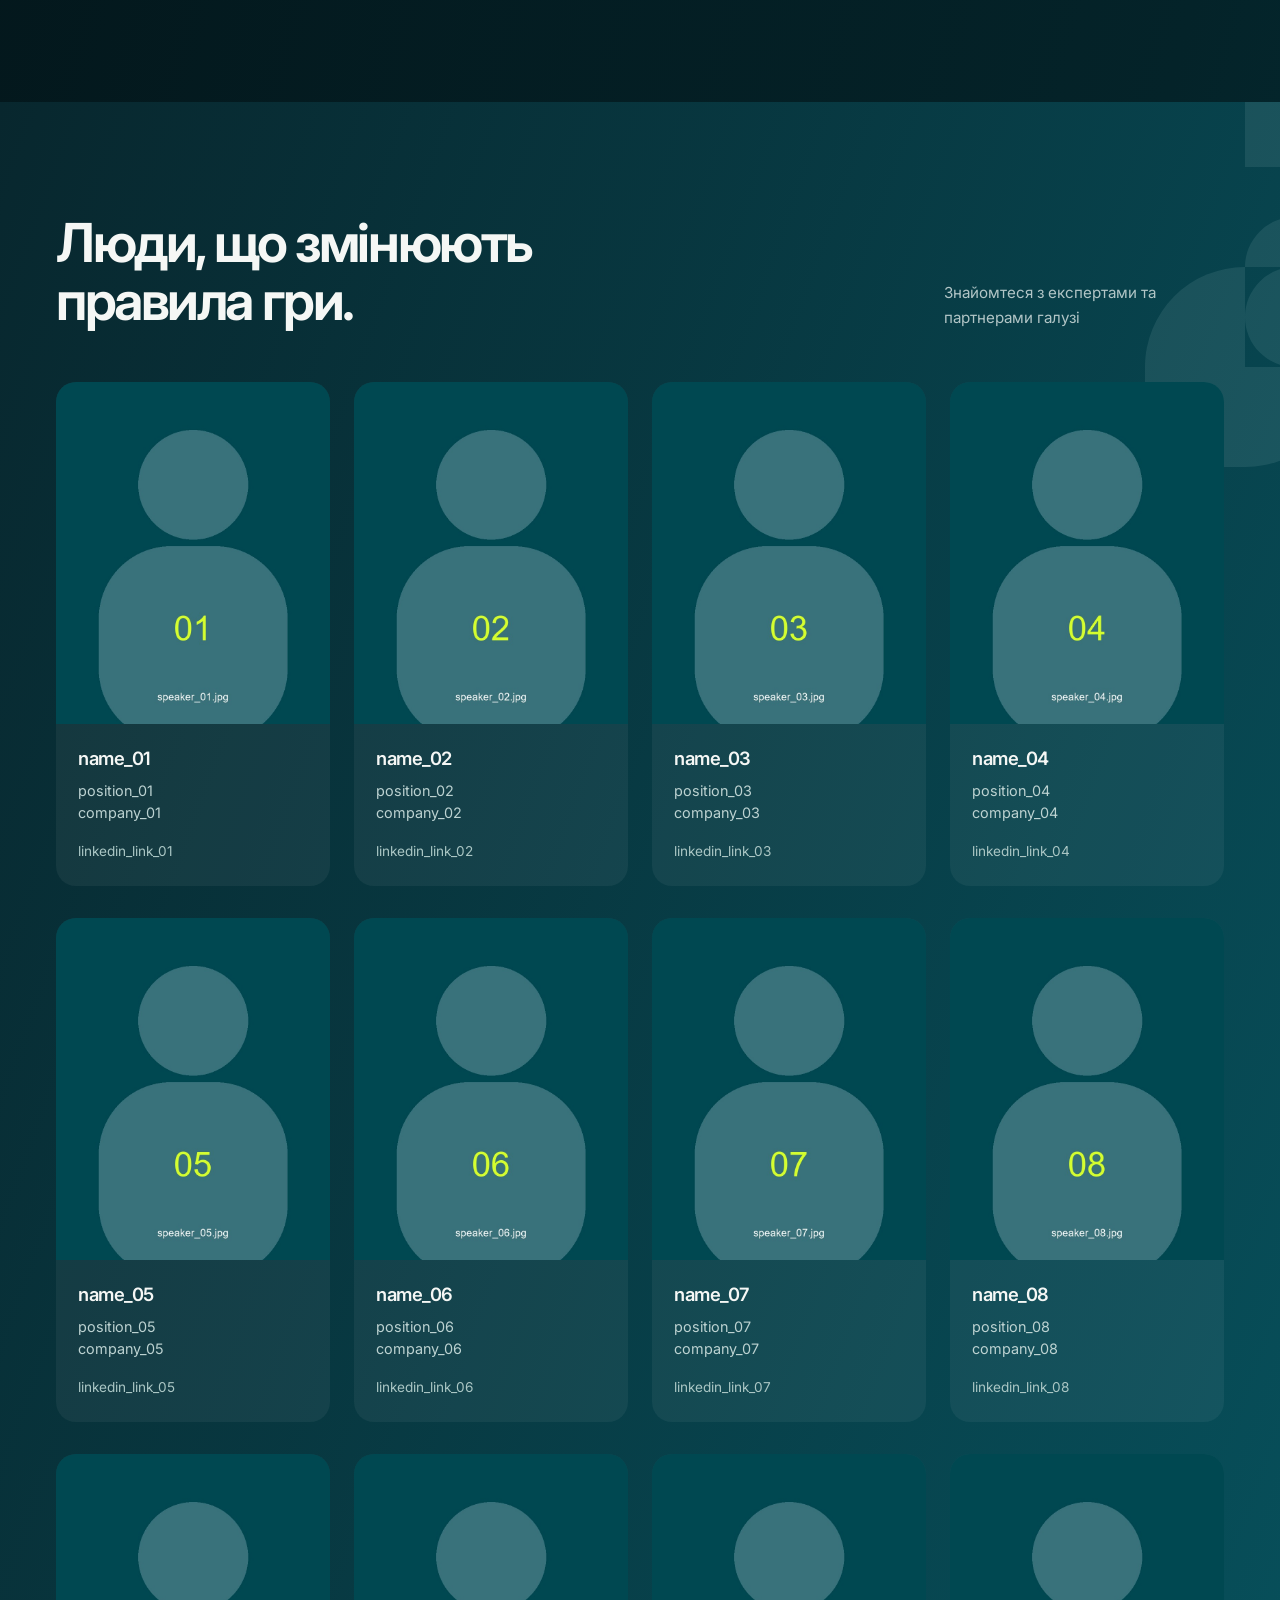
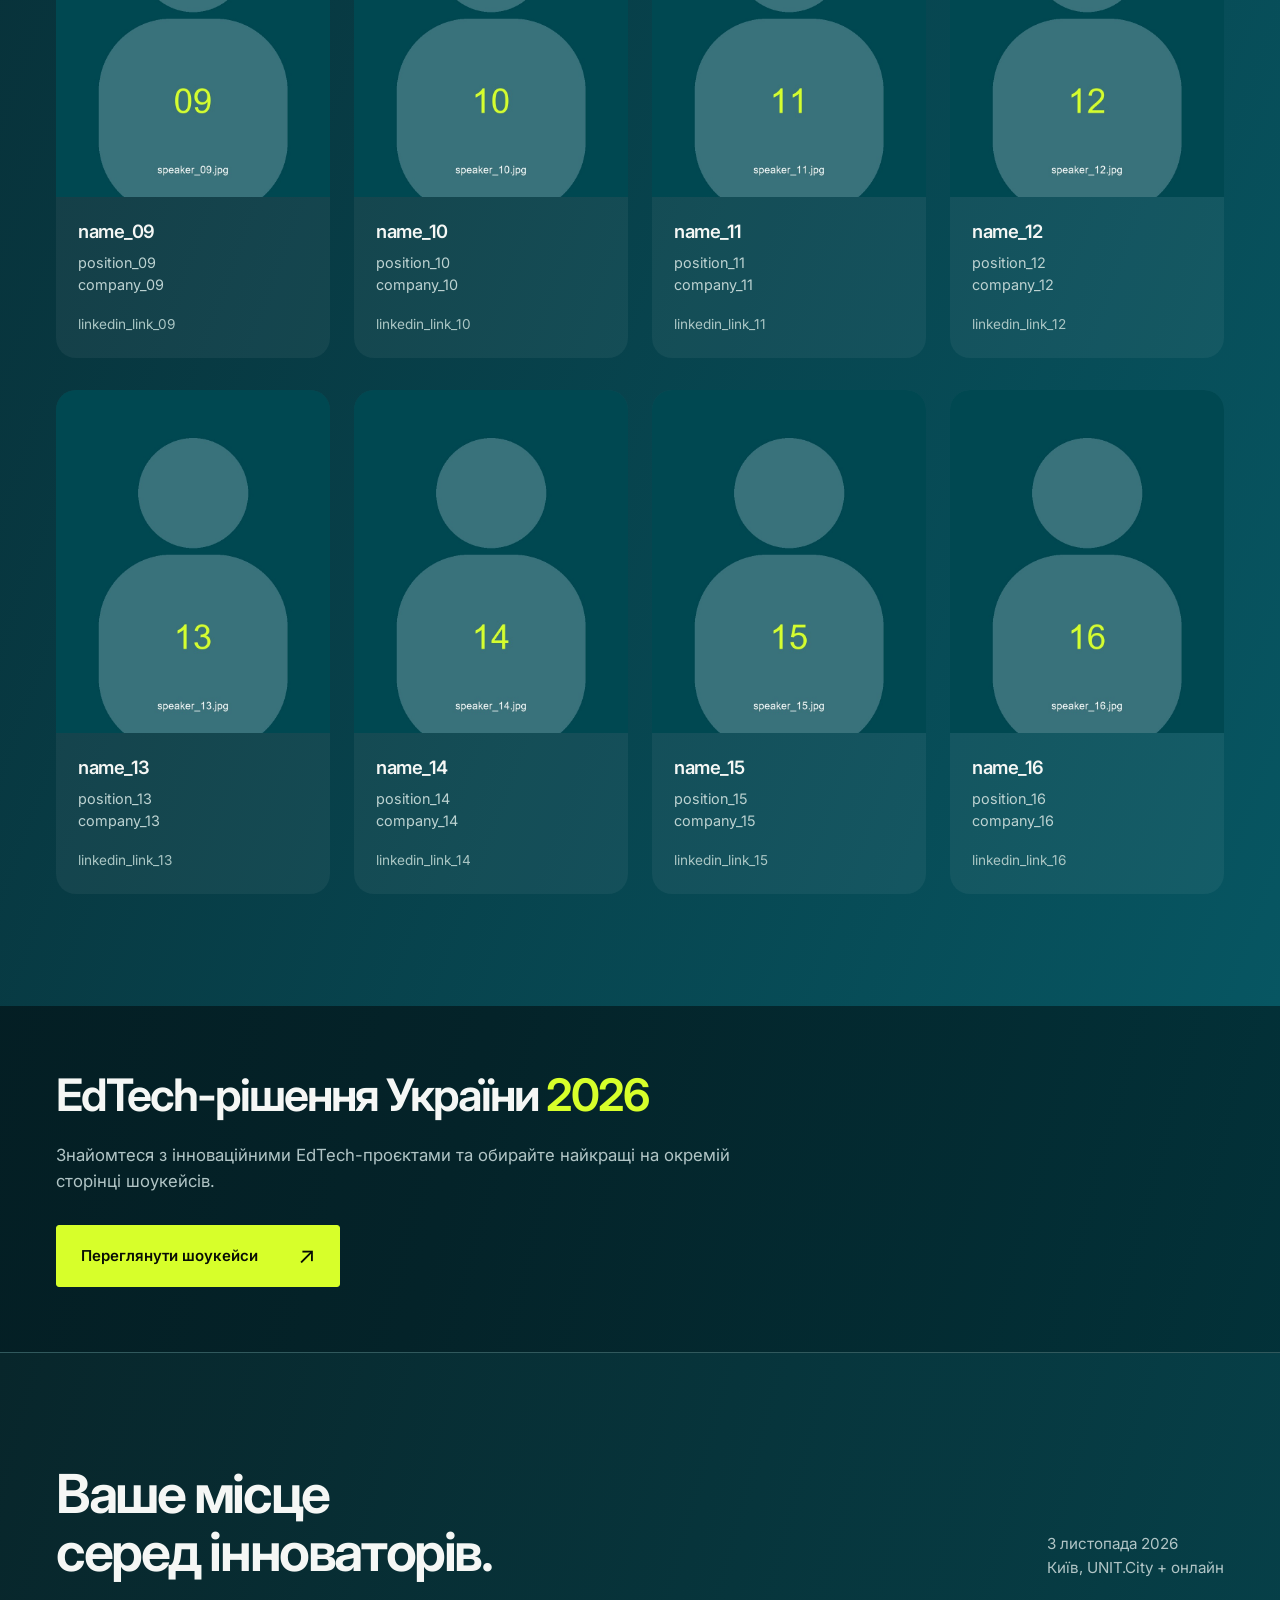
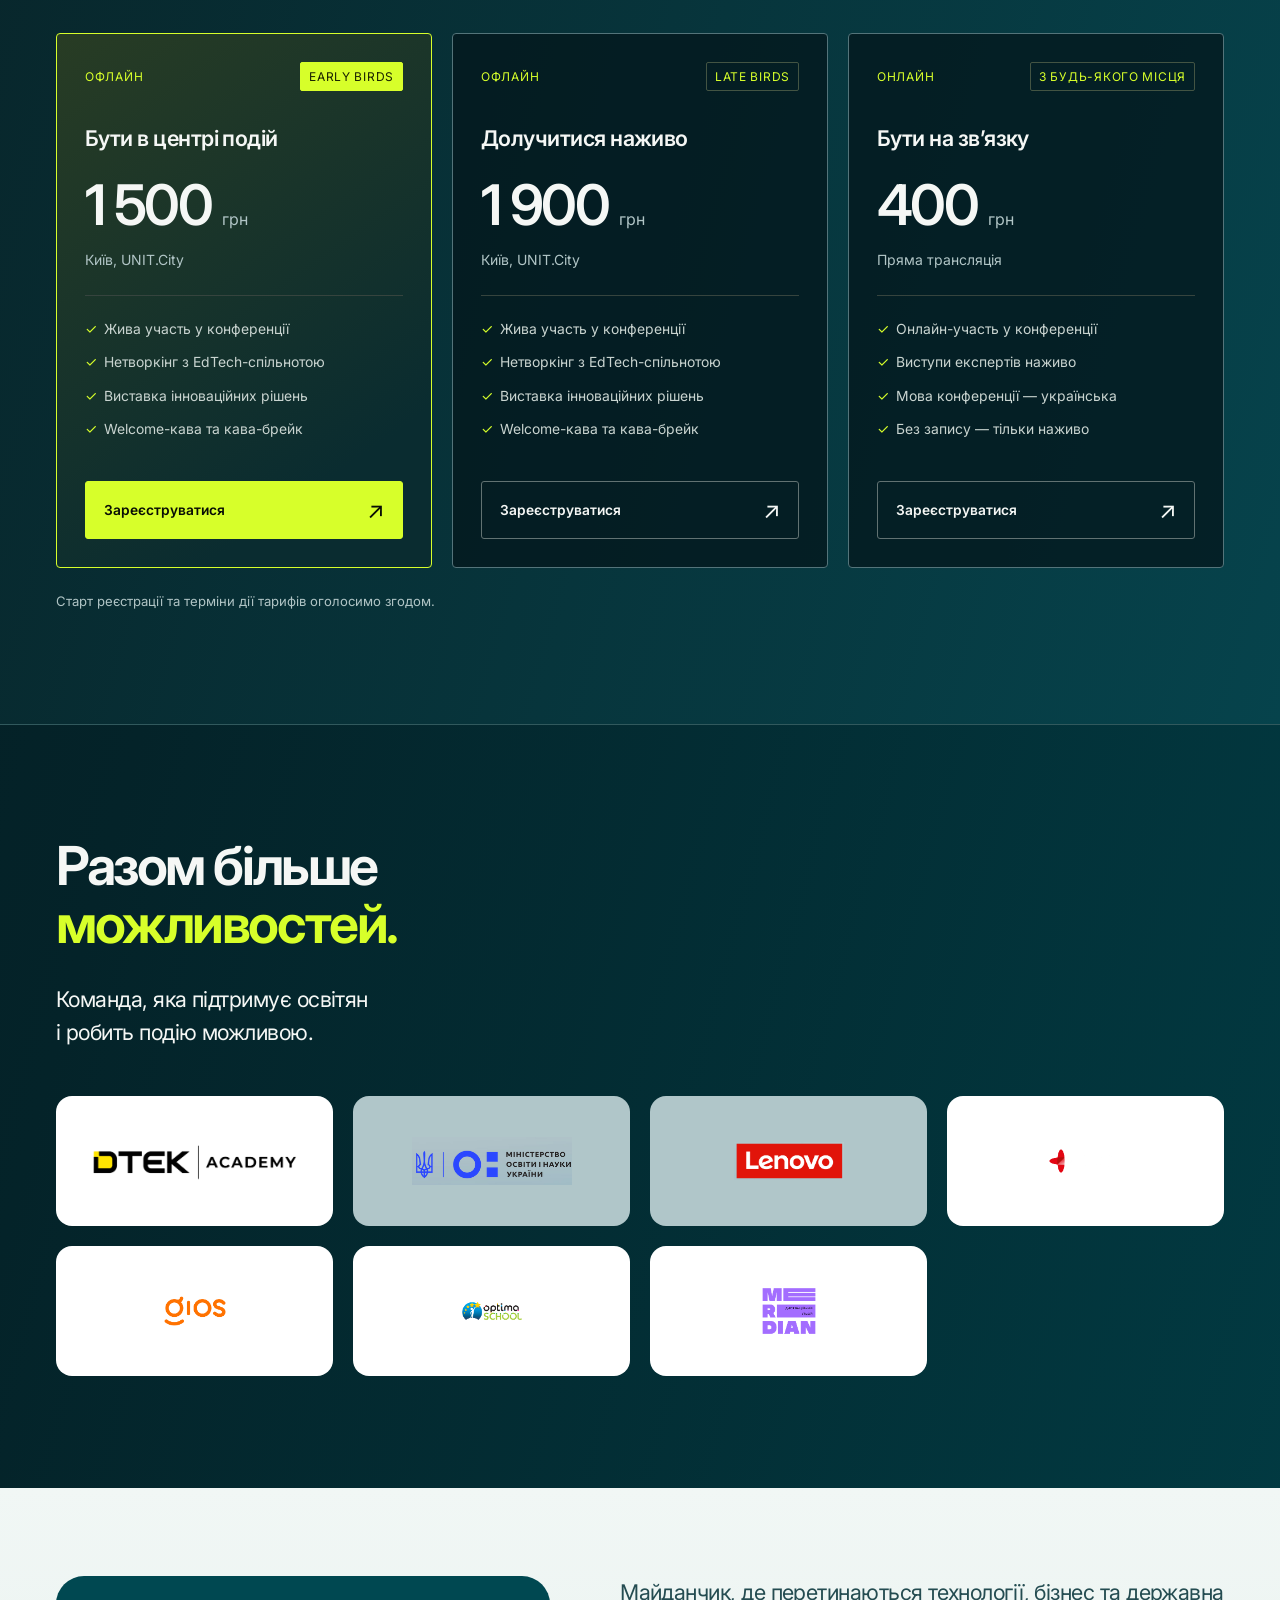
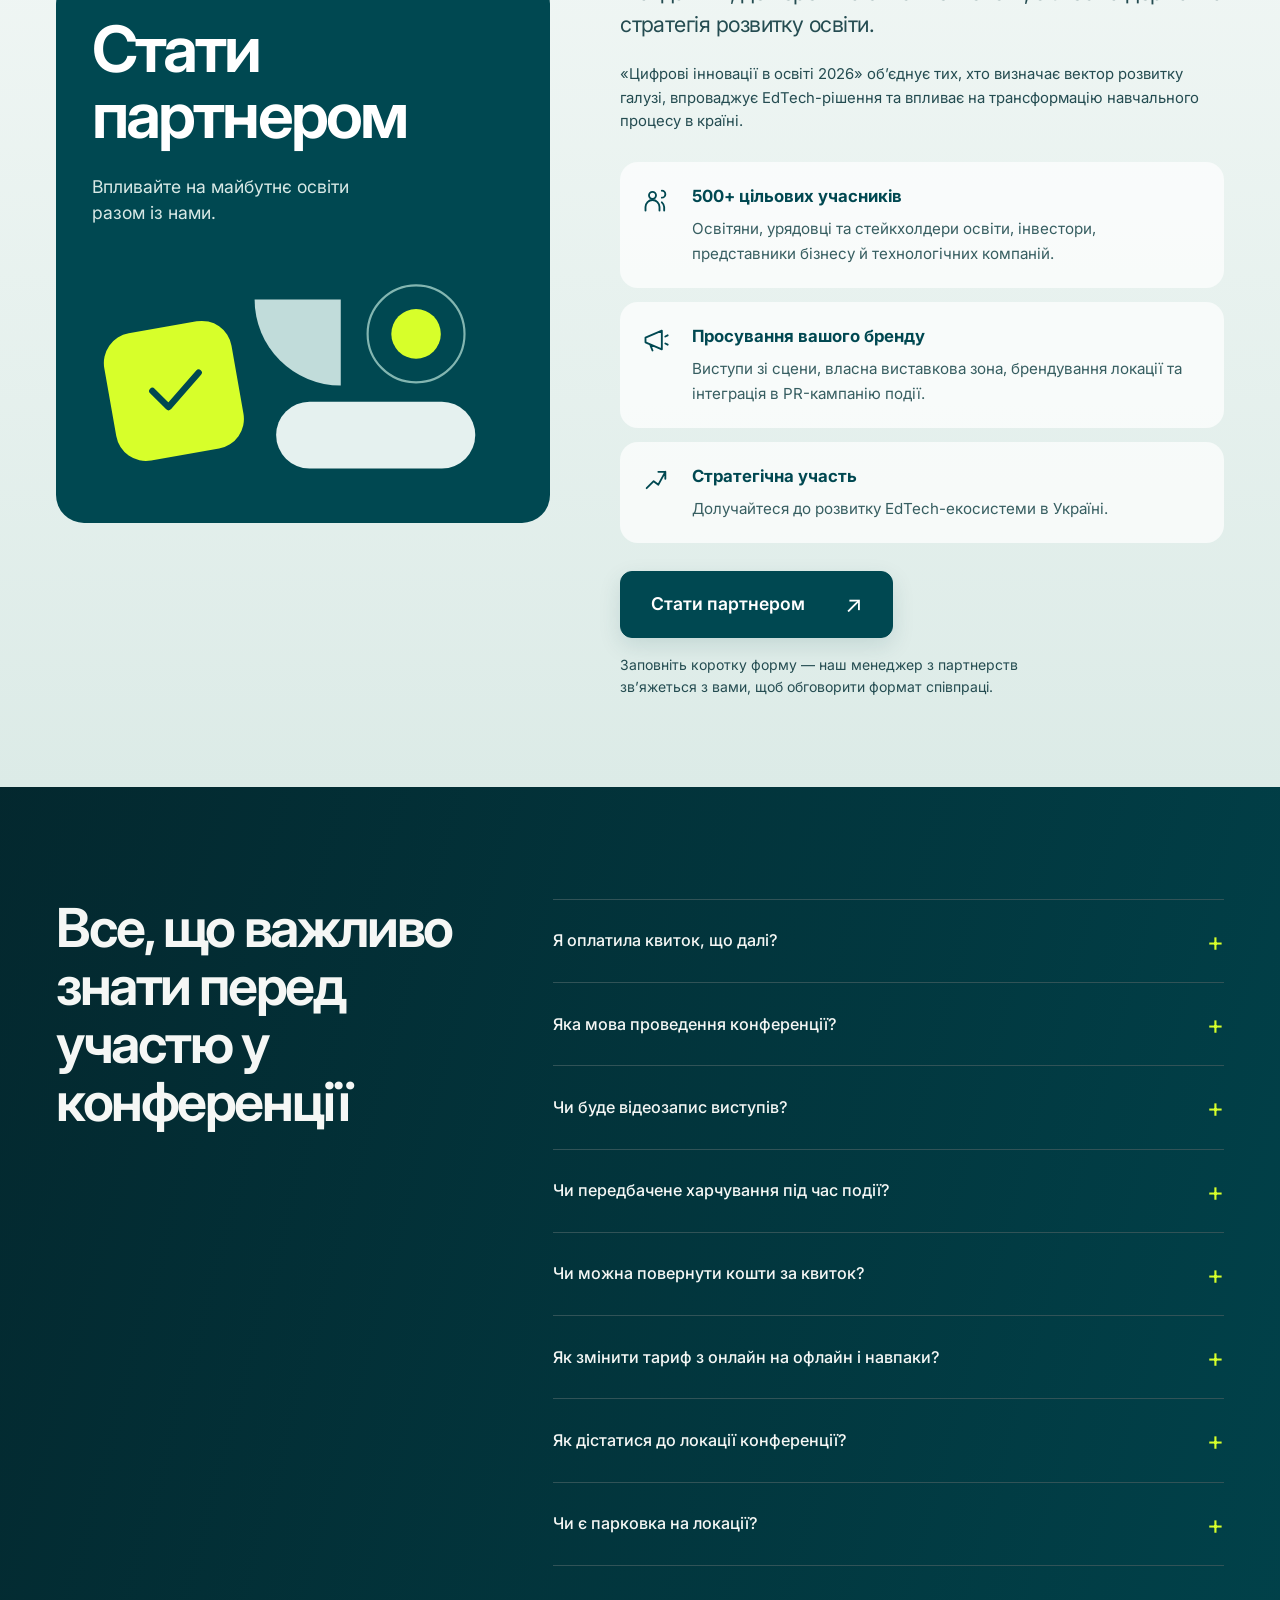
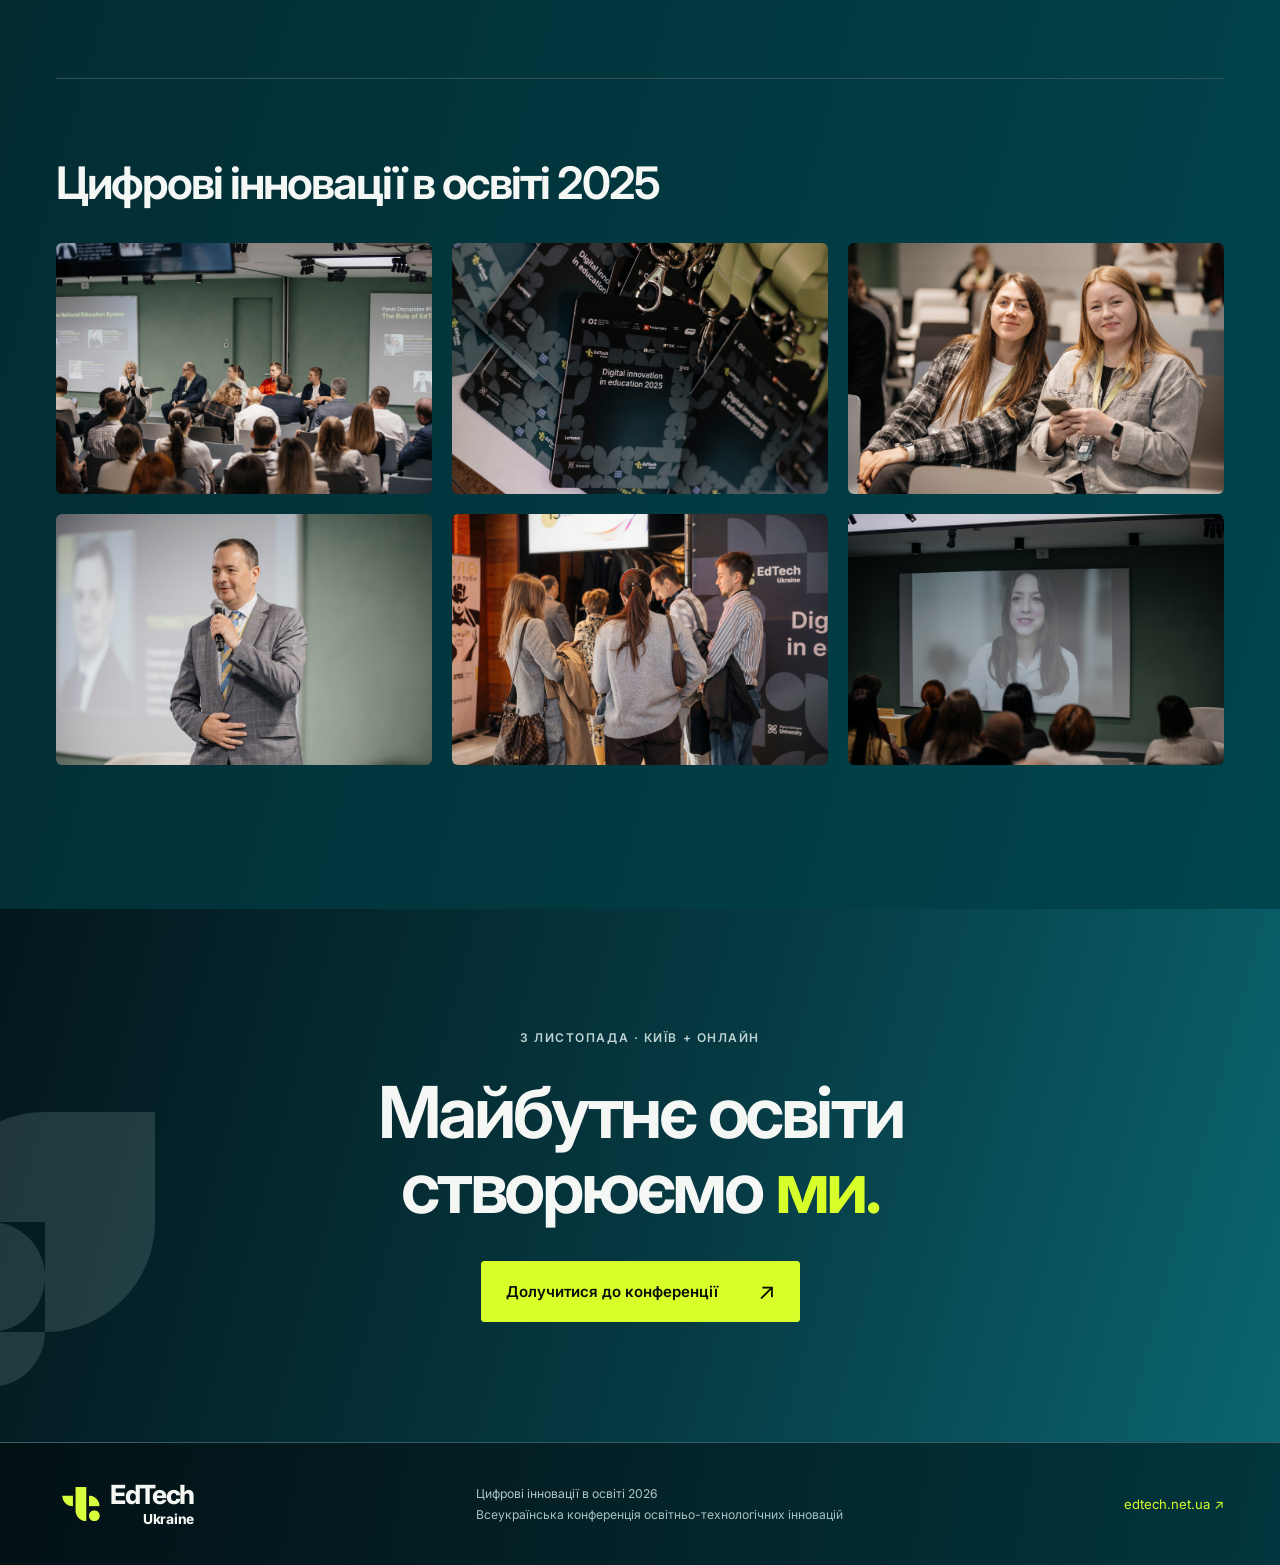
==== commit 7f8634a9: "Restore glass book banner artwork in compact landing hero" ====
--- a/index.html
+++ b/index.html
@@ -5,7 +5,7 @@
   <title>Цифрові інновації в освіті 2026 — EdTech Ukraine</title>
   <meta name="description" content="Всеукраїнська конференція освітньо-технологічних інновацій. 3 листопада 2026, Київ, UNIT.City та онлайн. Зустрічайте тих, хто змінює українську освіту.">
   <meta name="theme-color" content="#00343b">
-  <link rel="icon" href="assets/brand-symbol.png"><link rel="stylesheet" href="styles.css?v=compact-hero">
+  <link rel="icon" href="assets/brand-symbol.png"><link rel="stylesheet" href="styles.css?v=book-hero">
   <link rel="preconnect" href="https://fonts.googleapis.com"><link rel="preconnect" href="https://fonts.gstatic.com" crossorigin>
   <link href="https://fonts.googleapis.com/css2?family=Inter:wght@400;450;500;600;650;700;750;800;850;900&display=swap" rel="stylesheet">
   <script src="app.js?v=compare-1" defer></script>
@@ -23,7 +23,7 @@
 </header>
 <main id="main">
   <section class="hero" aria-labelledby="hero-title">
-    <div class="hero-art hero-sprout"><img src="assets/hero-sprout.png" alt="Футуристичний паросток із бірюзового скла з лаймовими відблисками" fetchpriority="high"></div>
+    <div class="hero-art hero-book"><svg viewBox="800 120 872 800" role="img" aria-label="Скляна книга з бірюзовими сторінками та лаймовими елементами логотипа EdTech Ukraine"><defs><clipPath id="book-art-clip"><path d="M1100 0H1672V941H650V580L880 450V345H1100Z"/></clipPath></defs><image href="banners/edtech-2026-glass-book-v2-en.png" width="1672" height="941" clip-path="url(#book-art-clip)"/></svg></div>
     <div class="wrap hero-inner">
       <div class="event-meta"><span>3 ЛИСТОПАДА 2026</span><span>КИЇВ, UNIT.City</span><span class="online">+ ONLINE</span></div>
       <div class="hero-copy">
--- a/styles.css
+++ b/styles.css
@@ -87,23 +87,23 @@
 .archive{display:block;border:0;border-top:1px solid var(--line);border-radius:0;padding:80px 0;background:transparent}.archive h2{font-size:clamp(2rem,3.5vw,3.2rem)}.archive-grid{display:grid;grid-template-columns:repeat(3,minmax(0,1fr));gap:20px;margin-top:36px}.archive-grid figure{margin:0;min-width:0}.archive-grid img{display:block;width:100%;height:auto;aspect-ratio:3/2;object-fit:cover;border-radius:6px}@media(max-width:760px){.archive-grid{grid-template-columns:repeat(2,minmax(0,1fr))}}@media(max-width:480px){.archive-grid{grid-template-columns:1fr}.archive{padding-block:56px}}
 
 /* Original book artwork, displayed without the banner lettering. */
-.hero-art.hero-sprout{right:-2%;bottom:30px;width:65%;height:90%;mix-blend-mode:screen}.hero-sprout svg{display:block;width:100%;height:100%;overflow:visible}.hero-sprout:after{display:none}@media(max-width:1150px){.hero-art.hero-sprout{right:-12%;width:76%}}@media(max-width:900px){.hero-art.hero-sprout{right:-12%;width:78%;opacity:.8}}@media(max-width:600px){.hero-art.hero-sprout{position:relative;inset:auto;width:100%;height:360px;margin:10px auto 0;opacity:1}.hero-sprout svg{height:100%}.hero{display:flex;flex-direction:column}.hero-art.hero-sprout{order:2}.hero-inner{order:1}.hero-bottom{margin-top:30px}}
+.hero-art.hero-book{right:-2%;bottom:30px;width:65%;height:90%;mix-blend-mode:screen}.hero-book svg{display:block;width:100%;height:100%;overflow:visible}.hero-book:after{display:none}@media(max-width:1150px){.hero-art.hero-book{right:-12%;width:76%}}@media(max-width:900px){.hero-art.hero-book{right:-12%;width:78%;opacity:.8}}@media(max-width:600px){.hero-art.hero-book{position:relative;inset:auto;width:100%;height:360px;margin:10px auto 0;opacity:1}.hero-book svg{height:100%}.hero{display:flex;flex-direction:column}.hero-art.hero-book{order:2}.hero-inner{order:1}.hero-bottom{margin-top:30px}}
 
 /* Small symbolic book, secondary to the event title. */
-.hero-art.hero-sprout{position:absolute;inset:auto max(56px,calc((100% - 1280px)/2)) auto auto;top:220px;width:442px;height:416px;opacity:1;margin:0;mix-blend-mode:screen}.hero-sprout svg{width:100%;height:100%;overflow:hidden}
-@media(min-width:1600px){.hero-art.hero-sprout{width:494px;height:455px;top:235px}}
-@media(max-width:1150px){.hero-art.hero-sprout{right:32px;top:260px;width:338px;height:325px}}
-@media(max-width:900px){.hero-art.hero-sprout{position:relative;inset:auto;width:299px;height:286px;margin:16px auto 28px;order:2}.hero{display:flex;flex-direction:column}.hero-inner{order:1}.hero-bottom{margin-top:30px}}
-@media(max-width:600px){.hero-art.hero-sprout{width:247px;height:234px;margin:8px auto 24px}}
+.hero-art.hero-book{position:absolute;inset:auto max(56px,calc((100% - 1280px)/2)) auto auto;top:220px;width:442px;height:416px;opacity:1;margin:0;mix-blend-mode:screen}.hero-book svg{width:100%;height:100%;overflow:hidden}
+@media(min-width:1600px){.hero-art.hero-book{width:494px;height:455px;top:235px}}
+@media(max-width:1150px){.hero-art.hero-book{right:32px;top:260px;width:338px;height:325px}}
+@media(max-width:900px){.hero-art.hero-book{position:relative;inset:auto;width:299px;height:286px;margin:16px auto 28px;order:2}.hero{display:flex;flex-direction:column}.hero-inner{order:1}.hero-bottom{margin-top:30px}}
+@media(max-width:600px){.hero-art.hero-book{width:247px;height:234px;margin:8px auto 24px}}
 
 /* Black hero backdrop matches the original book banner. */
-.hero{background:#000}.hero::before,.hero::after{display:none}.hero-art.hero-sprout{mix-blend-mode:normal}
+.hero{background:#000}.hero::before,.hero::after{display:none}.hero-art.hero-book{mix-blend-mode:normal}
 
 
 
 .speaker-link[aria-disabled="true"]{color:#aac6c4;cursor:default;overflow-wrap:anywhere}.speaker-info h3,.speaker-role{overflow-wrap:anywhere}
 
-.hero-art.hero-sprout img{width:100%;height:100%;object-fit:contain;object-position:center;mask-image:none}
+.hero-art.hero-book img{width:100%;height:100%;object-fit:contain;object-position:center;mask-image:none}
 
 /* Compact hero keeps the registration CTA close to the event heading. */
 .hero{min-height:0}
@@ -113,17 +113,17 @@
 .hero-description{margin-top:20px}
 .hero-copy .button{margin-top:20px}
 .hero-bottom{margin-top:28px}
-.hero-art.hero-sprout{top:80px;width:32%;height:360px}
-@media(min-width:1600px){.hero-art.hero-sprout{top:70px;width:420px;height:400px}}
+.hero-art.hero-book{top:80px;width:32%;height:360px}
+@media(min-width:1600px){.hero-art.hero-book{top:70px;width:420px;height:400px}}
 @media(max-width:900px){
   .hero-copy{max-width:none;padding-top:26px;padding-bottom:0}
   .hero h1{font-size:clamp(1.5rem,6.1vw,3.4rem)}
-  .hero-art.hero-sprout{position:relative;inset:auto;width:260px;height:250px;margin:0 auto 20px}
+  .hero-art.hero-book{position:relative;inset:auto;width:260px;height:250px;margin:0 auto 20px}
 }
 @media(max-width:600px){
   .hero-inner{padding-top:20px}
   .hero-copy{padding-top:24px}
   .hero-description{margin-top:16px}
   .hero-caption{margin-top:14px}
-  .hero-art.hero-sprout{width:220px;height:210px}
+  .hero-art.hero-book{width:220px;height:210px}
 }
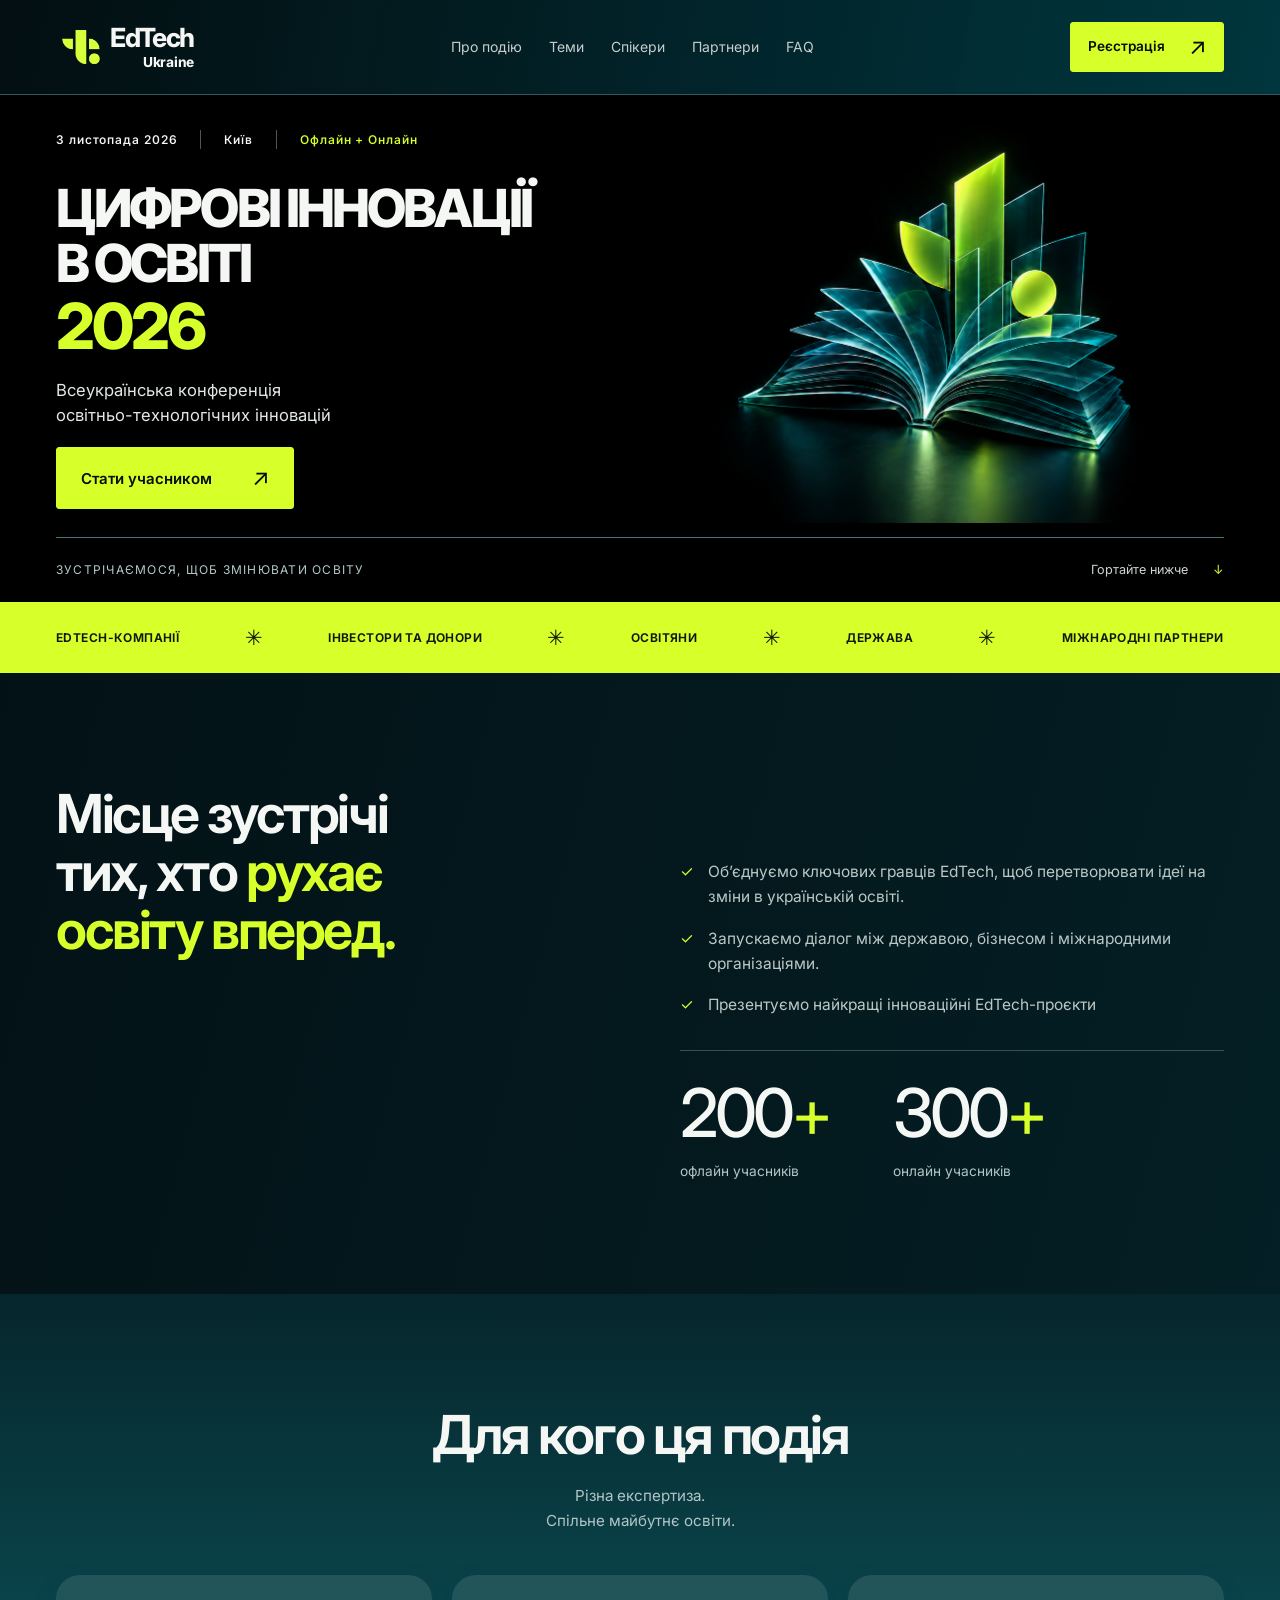
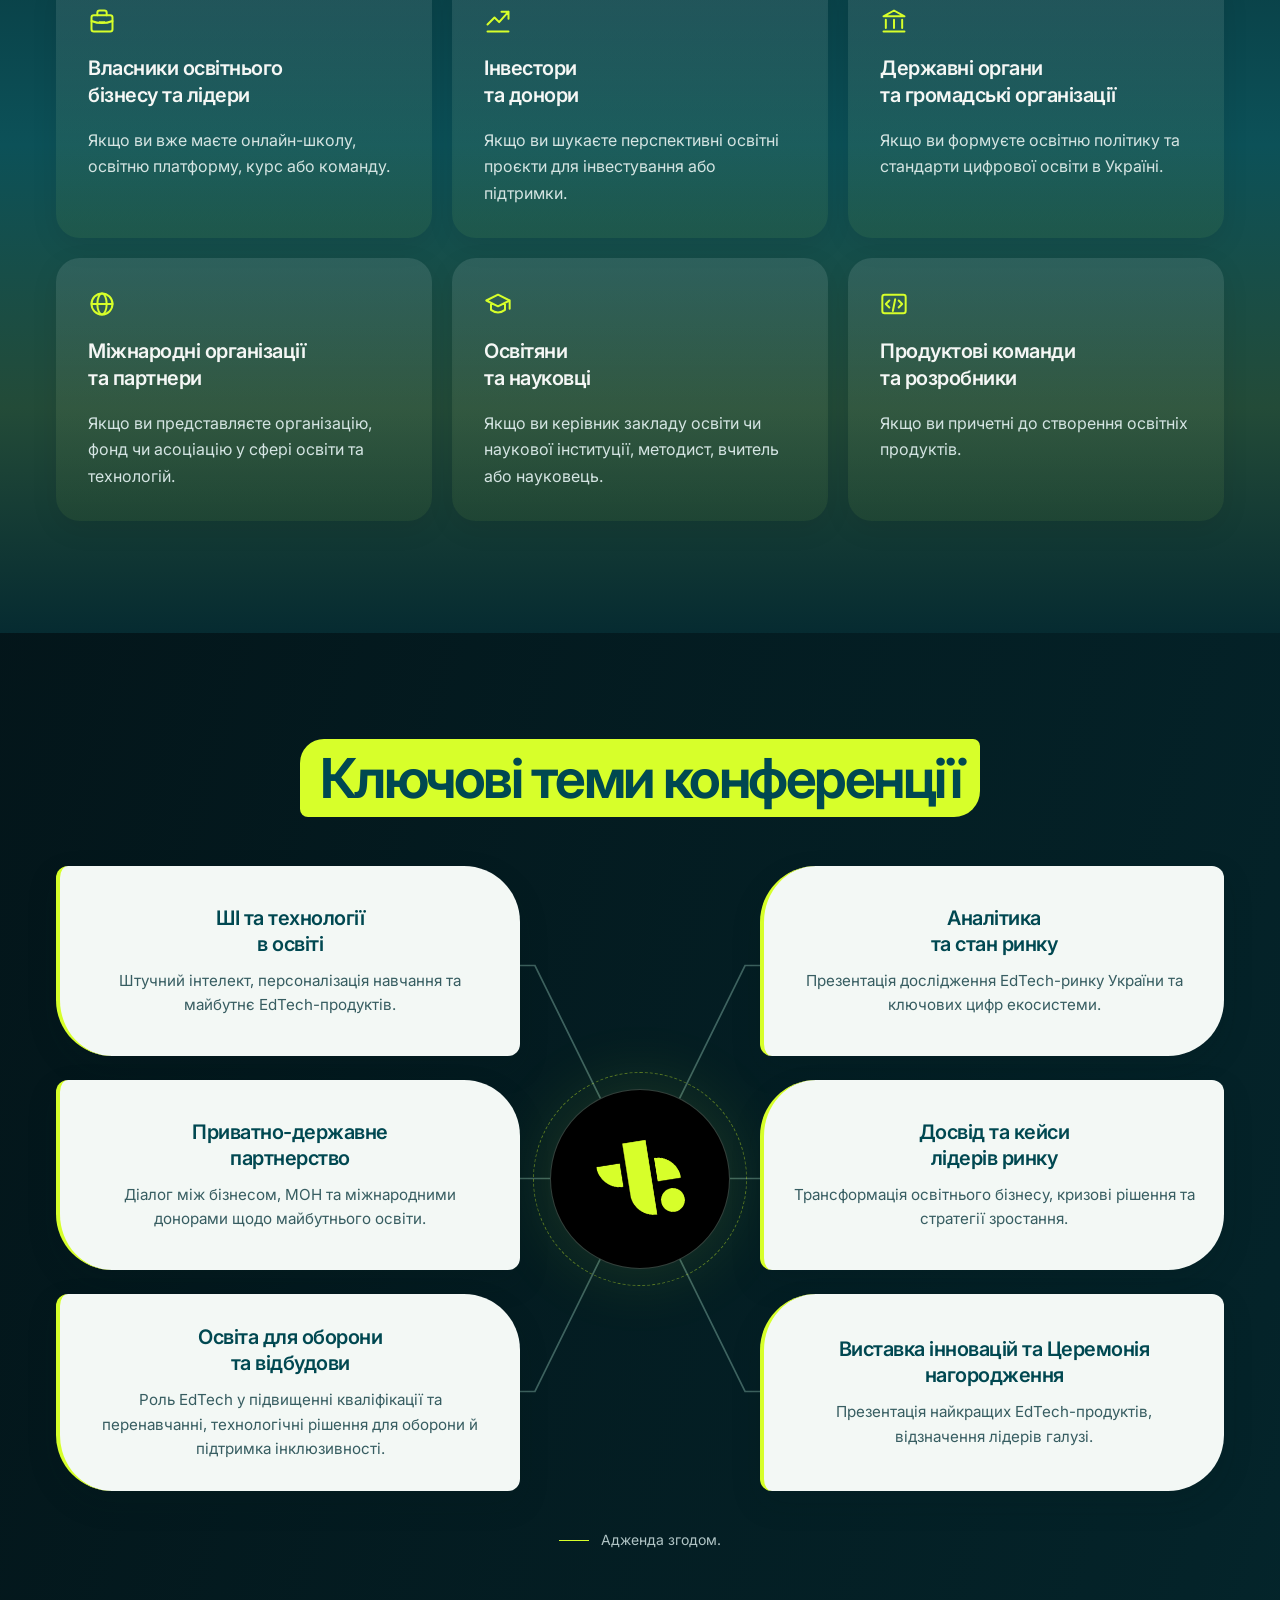
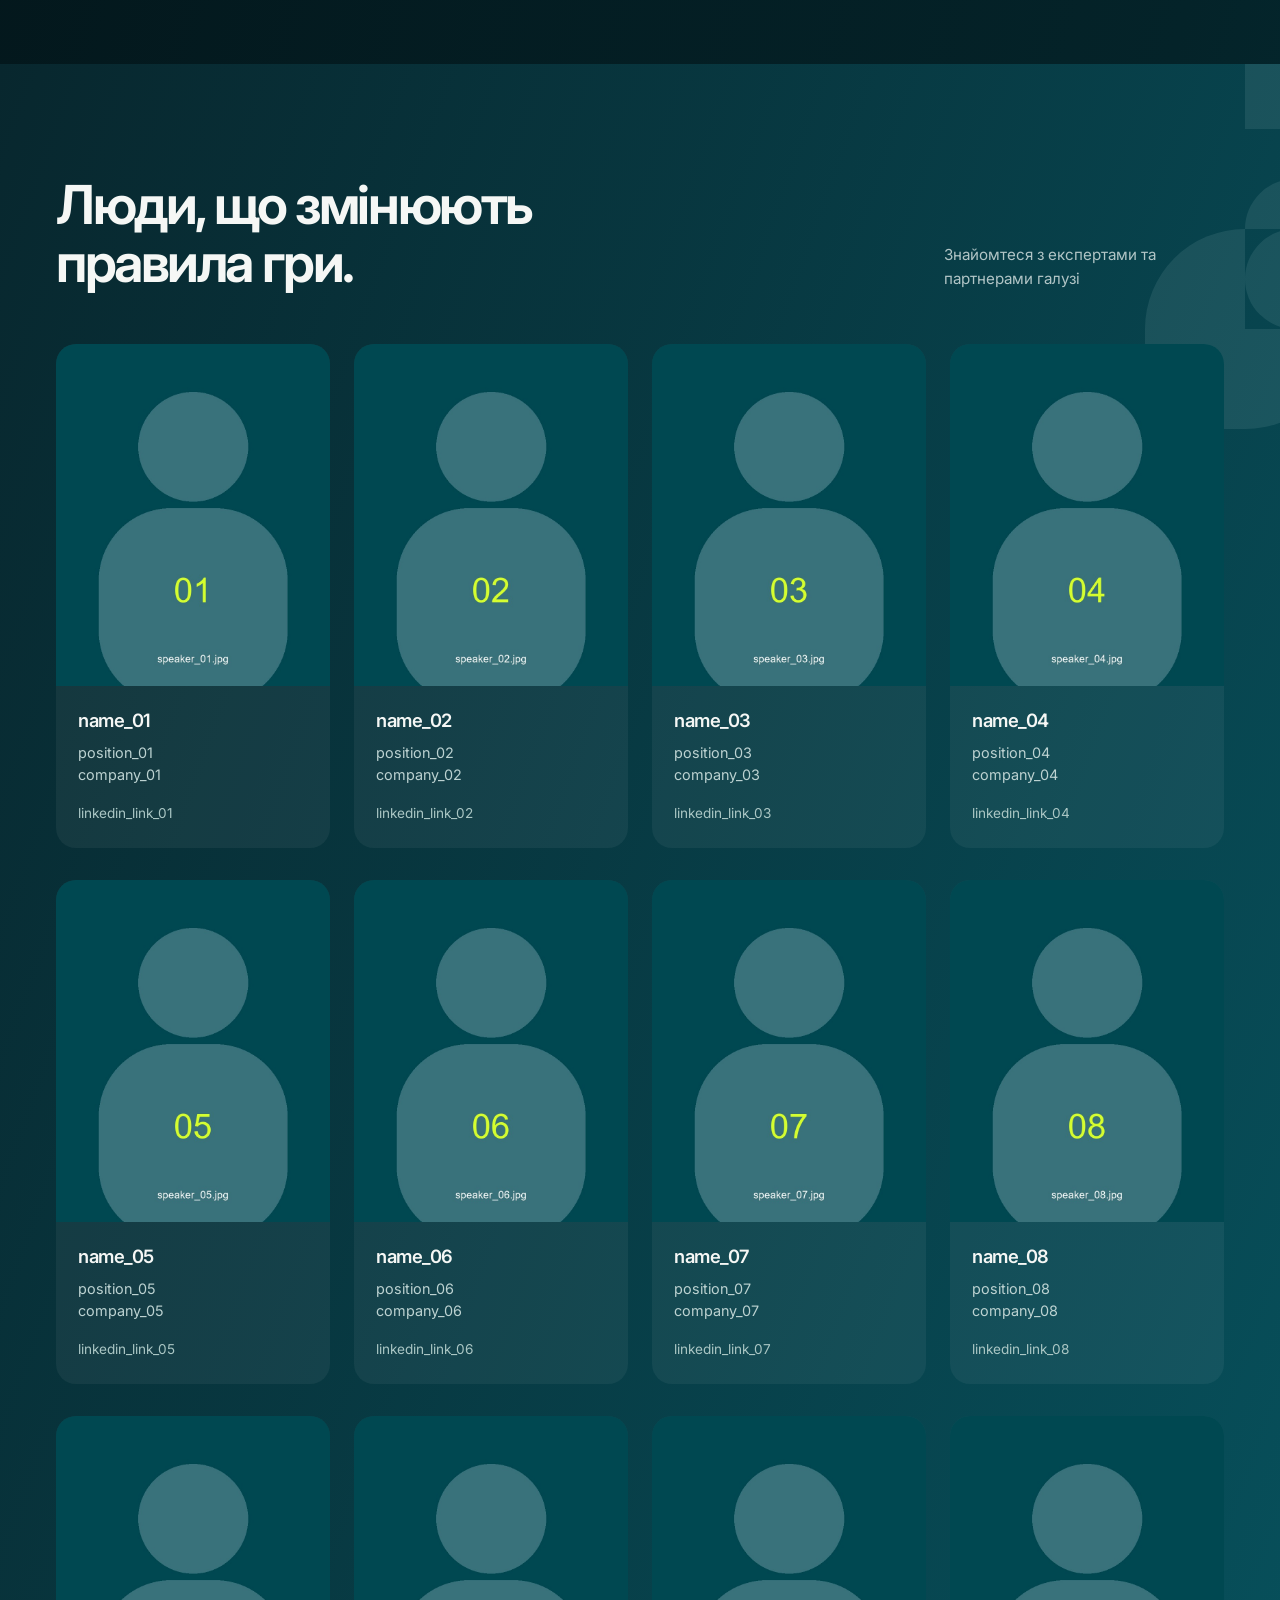
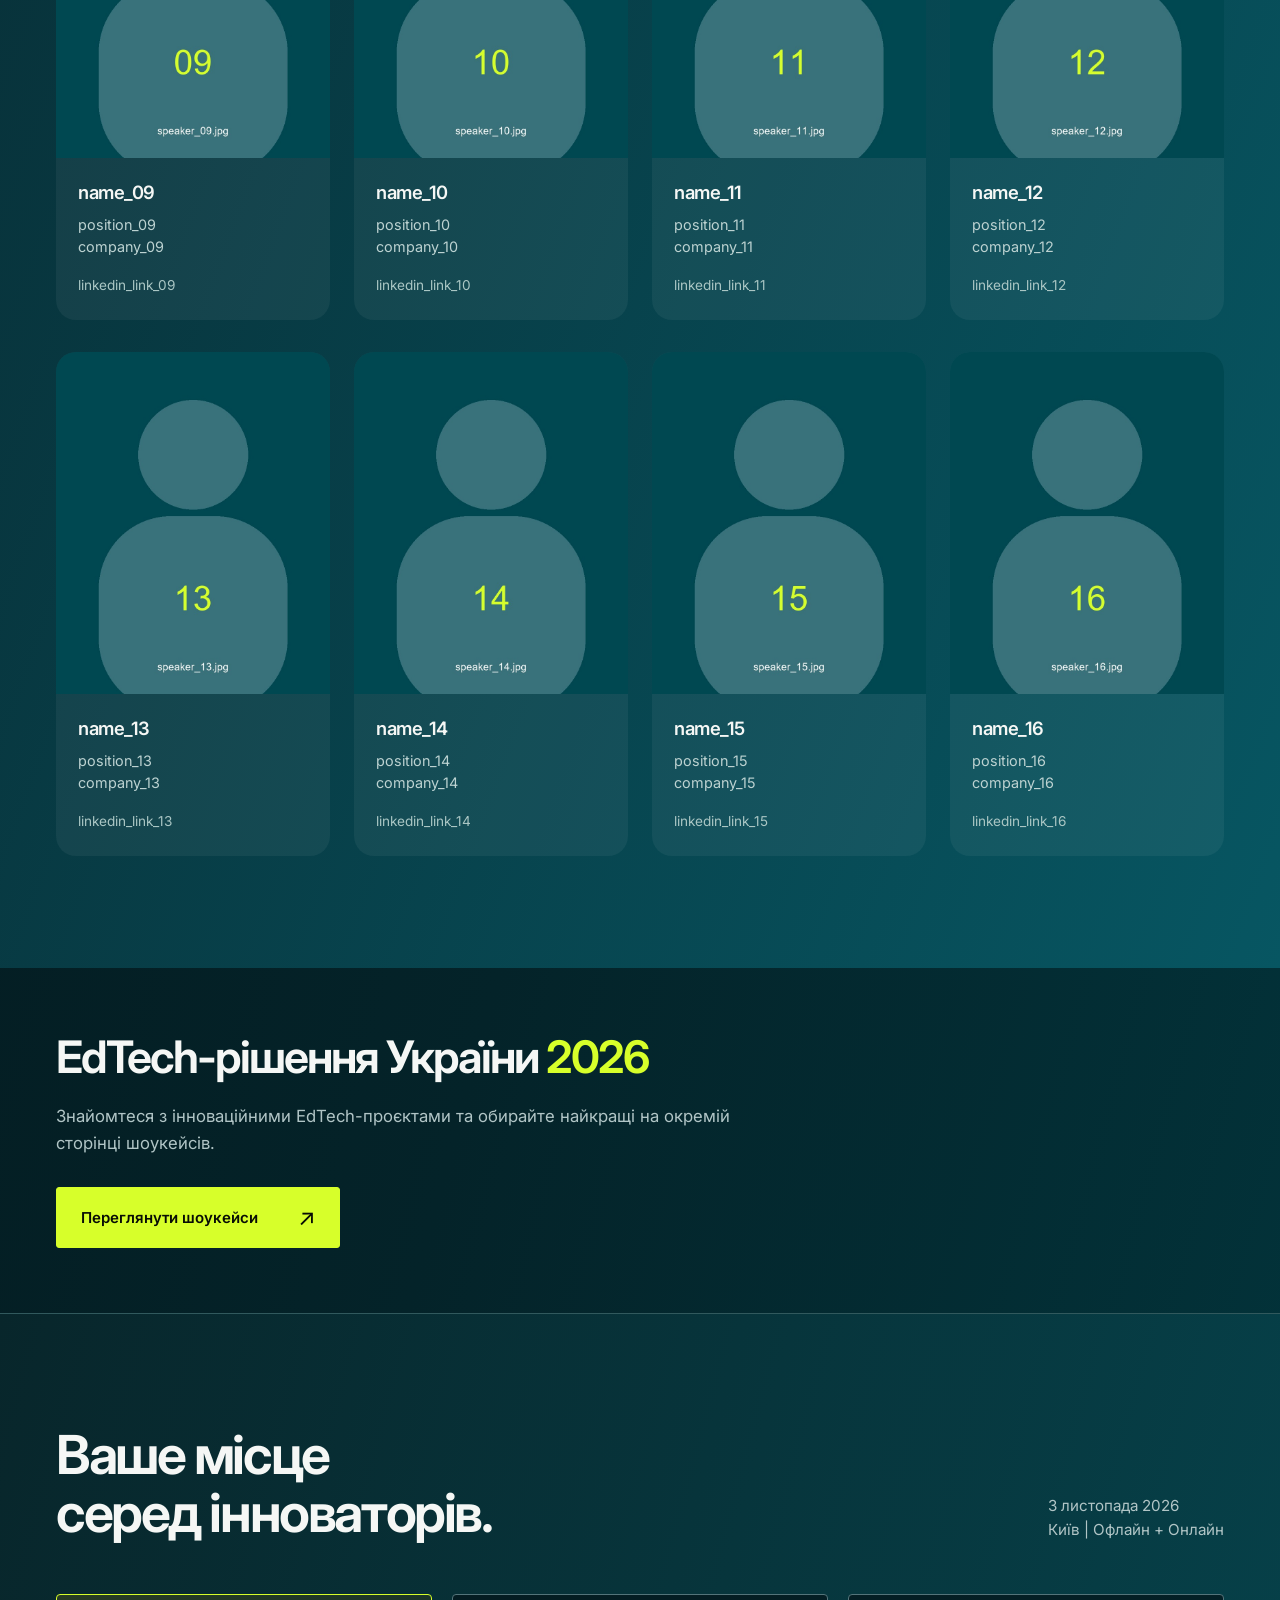
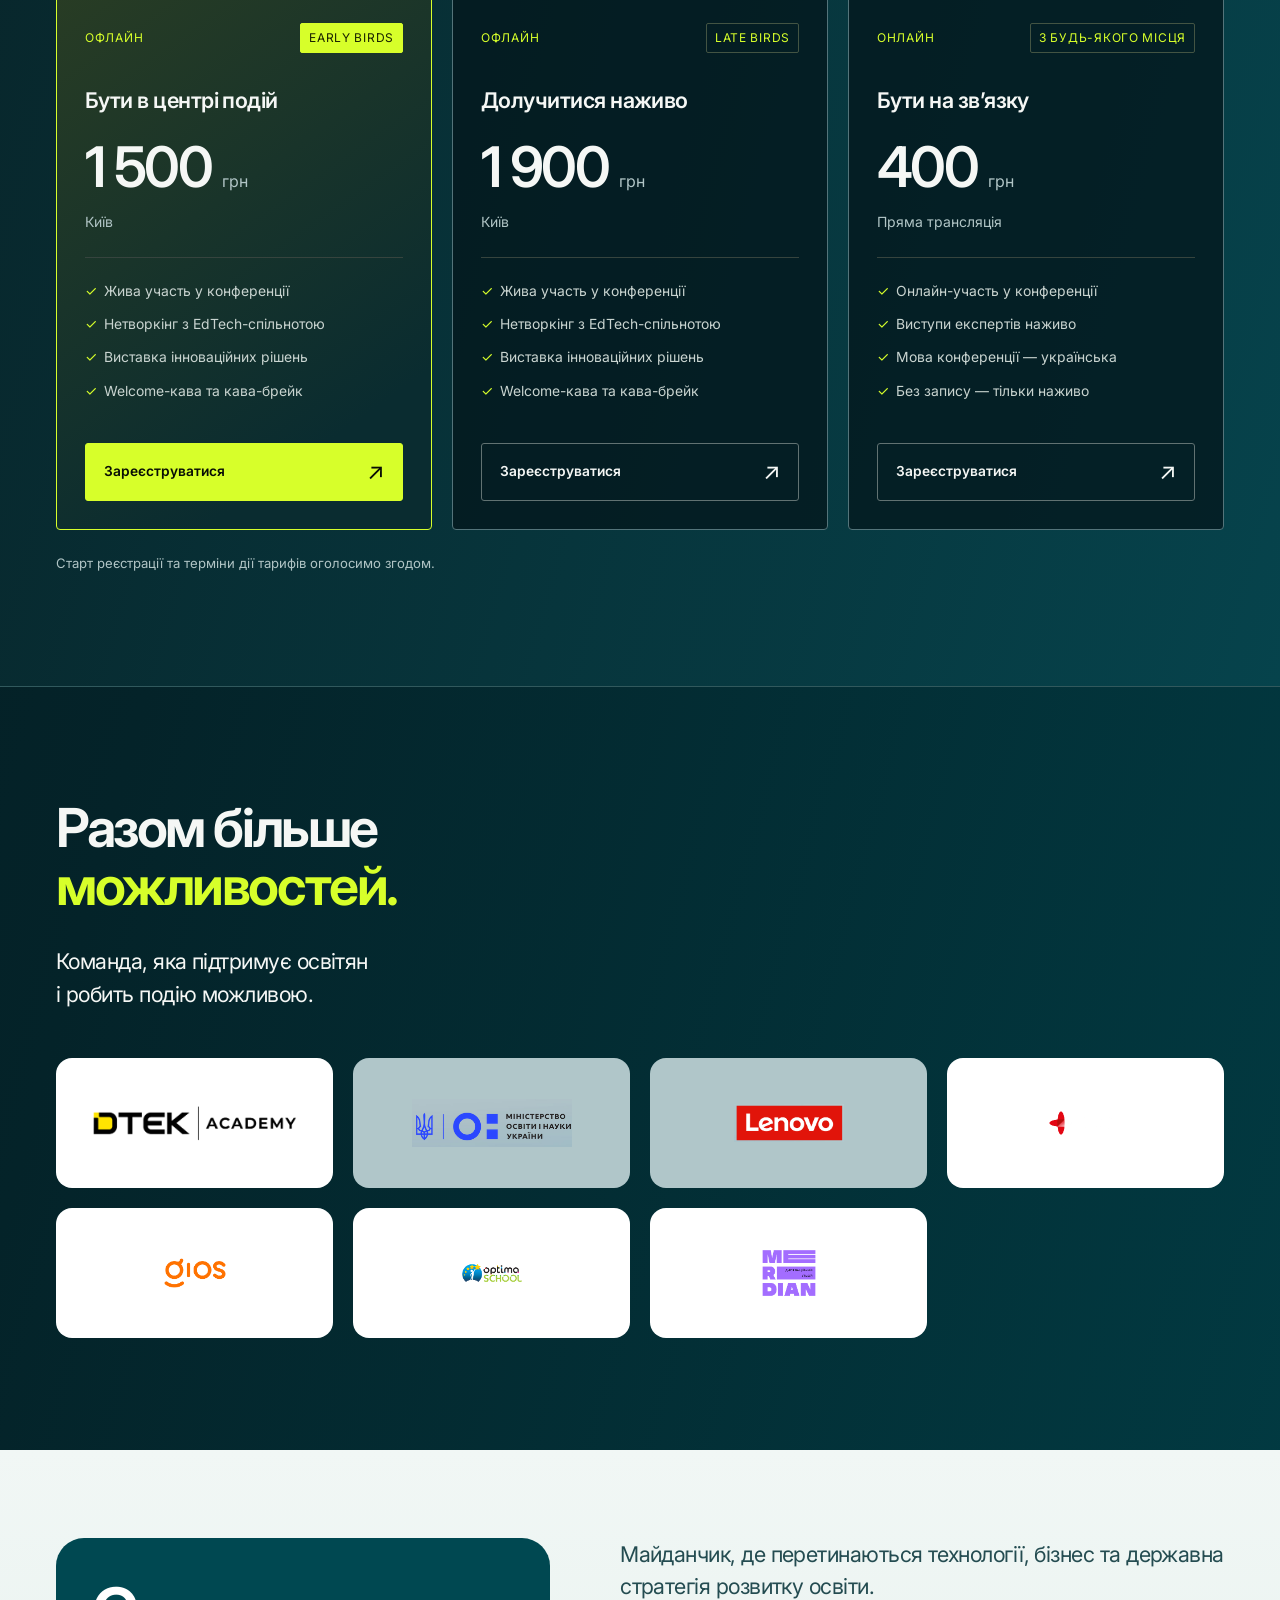
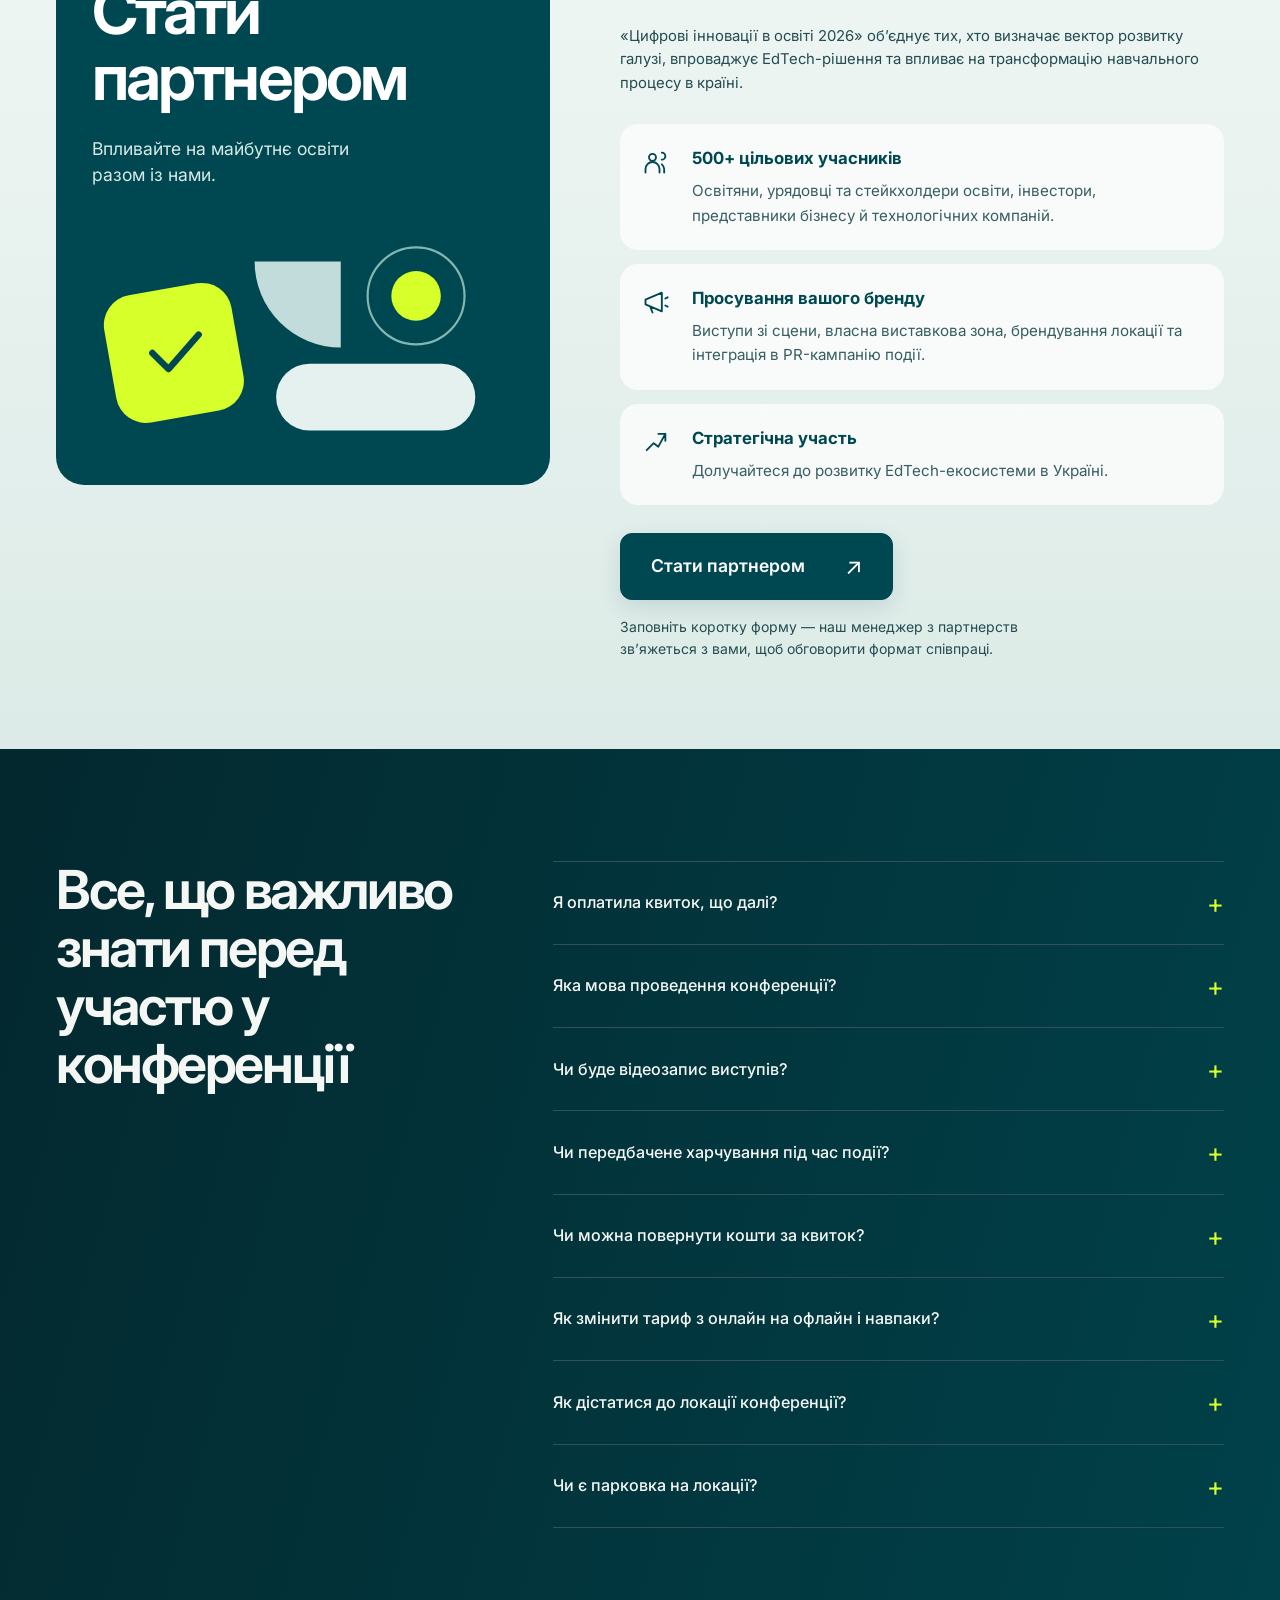
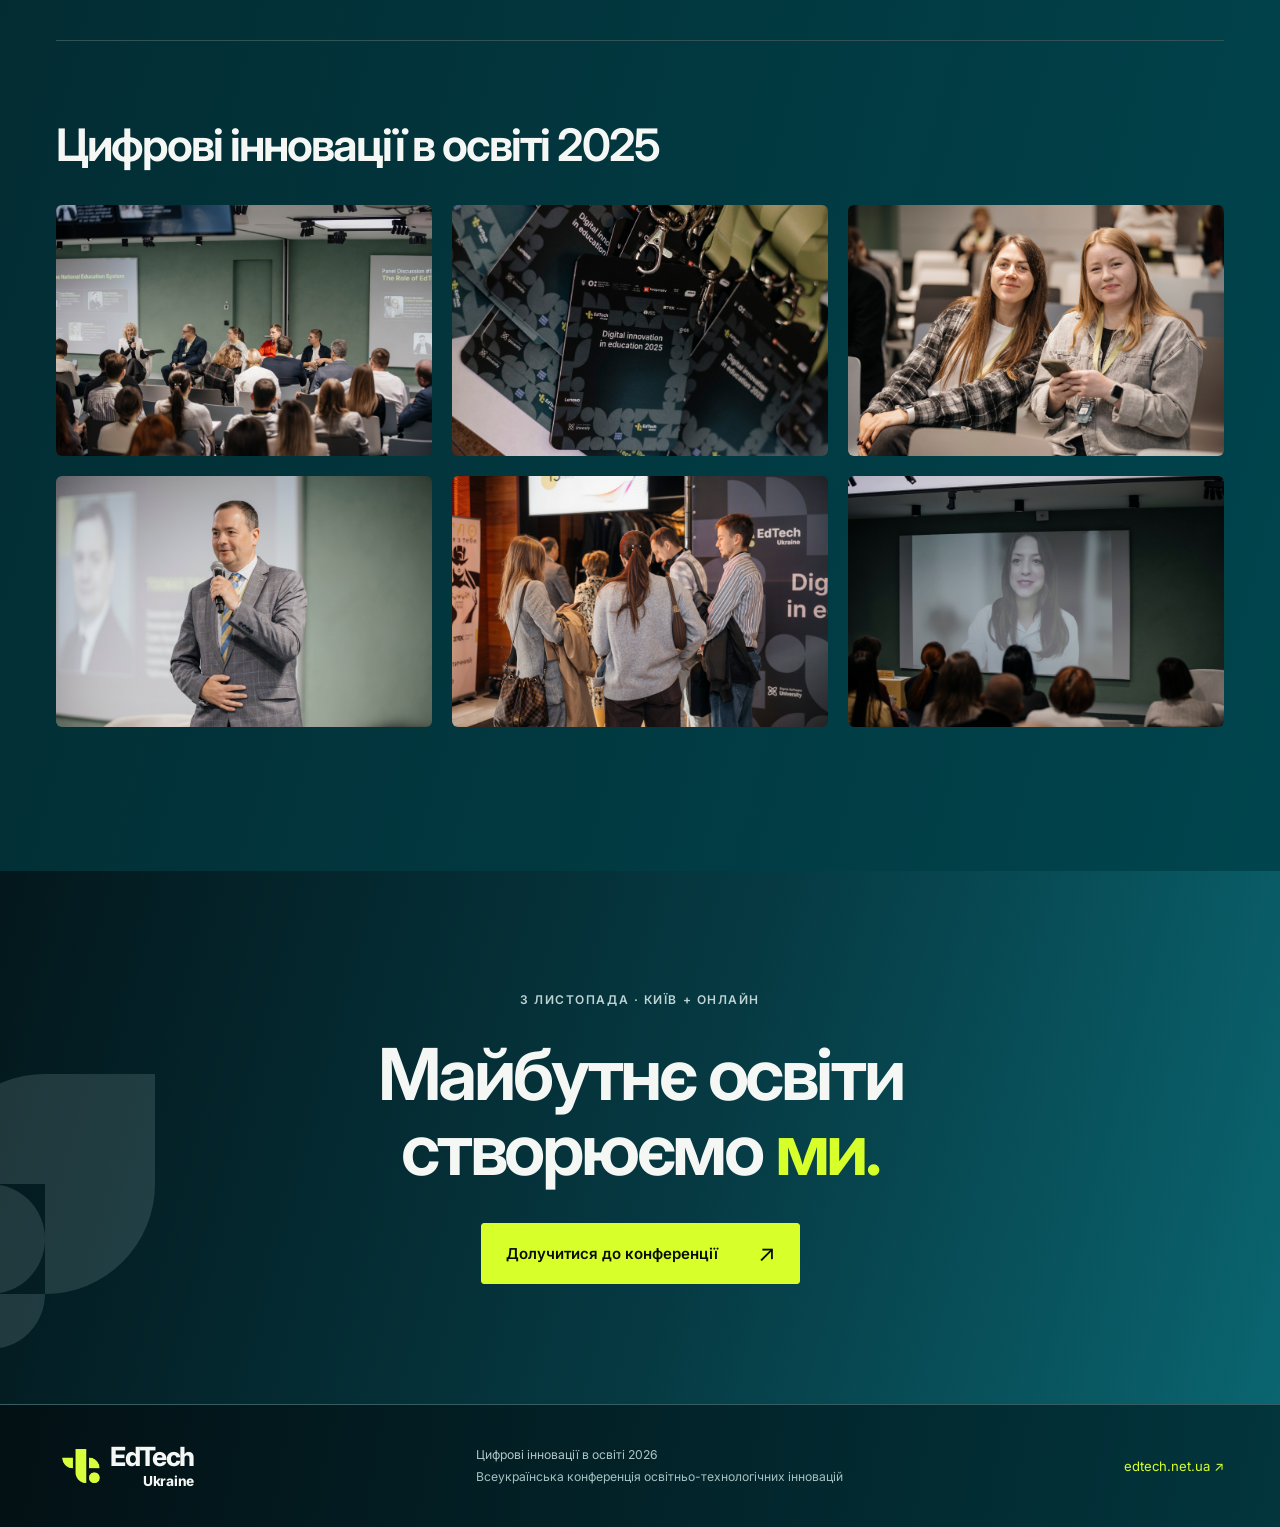
==== commit 20de9a45: "Enlarge hero book and update event location and format" ====
--- a/index.html
+++ b/index.html
@@ -3,9 +3,9 @@
 <head>
   <meta charset="UTF-8"><meta name="viewport" content="width=device-width, initial-scale=1">
   <title>Цифрові інновації в освіті 2026 — EdTech Ukraine</title>
-  <meta name="description" content="Всеукраїнська конференція освітньо-технологічних інновацій. 3 листопада 2026, Київ, UNIT.City та онлайн. Зустрічайте тих, хто змінює українську освіту.">
+  <meta name="description" content="Всеукраїнська конференція освітньо-технологічних інновацій. 3 листопада 2026, Київ, офлайн та онлайн. Зустрічайте тих, хто змінює українську освіту.">
   <meta name="theme-color" content="#00343b">
-  <link rel="icon" href="assets/brand-symbol.png"><link rel="stylesheet" href="styles.css?v=book-hero">
+  <link rel="icon" href="assets/brand-symbol.png"><link rel="stylesheet" href="styles.css?v=book-layout-2">
   <link rel="preconnect" href="https://fonts.googleapis.com"><link rel="preconnect" href="https://fonts.gstatic.com" crossorigin>
   <link href="https://fonts.googleapis.com/css2?family=Inter:wght@400;450;500;600;650;700;750;800;850;900&display=swap" rel="stylesheet">
   <script src="app.js?v=compare-1" defer></script>
@@ -25,12 +25,12 @@
   <section class="hero" aria-labelledby="hero-title">
     <div class="hero-art hero-book"><svg viewBox="800 120 872 800" role="img" aria-label="Скляна книга з бірюзовими сторінками та лаймовими елементами логотипа EdTech Ukraine"><defs><clipPath id="book-art-clip"><path d="M1100 0H1672V941H650V580L880 450V345H1100Z"/></clipPath></defs><image href="banners/edtech-2026-glass-book-v2-en.png" width="1672" height="941" clip-path="url(#book-art-clip)"/></svg></div>
     <div class="wrap hero-inner">
-      <div class="event-meta"><span>3 ЛИСТОПАДА 2026</span><span>КИЇВ, UNIT.City</span><span class="online">+ ONLINE</span></div>
+      <div class="event-meta"><span>3 листопада 2026</span><span>Київ</span><span class="online">Офлайн + Онлайн</span></div>
       <div class="hero-copy">
       <h1 id="hero-title"><span class="hero-title-line">ЦИФРОВІ ІННОВАЦІЇ</span><br>В ОСВІТІ <em>2026</em></h1>
       <p class="hero-description">Всеукраїнська конференція<br>освітньо-технологічних інновацій</p>
       <a class="button" href="#tickets">Стати учасником <span aria-hidden="true">↗</span></a>
-      <p class="hero-caption">Люди. Технології. Майбутнє української освіти.</p>
+      
       </div>
       <div class="hero-bottom"><span>ЗУСТРІЧАЄМОСЯ, ЩОБ ЗМІНЮВАТИ ОСВІТУ</span><a href="#about" aria-label="Дізнатися про конференцію">Гортайте нижче <span aria-hidden="true">↓</span></a></div>
     </div>
@@ -218,10 +218,10 @@
   </div></section>
   <section id="solutions" class="section wrap solutions showcase-compact"><h2>EdTech-рішення України <span class="lime">2026</span></h2><p>Знайомтеся з інноваційними EdTech-проєктами та обирайте найкращі на окремій сторінці шоукейсів.</p><a class="button" href="showcases.html">Переглянути шоукейси <span aria-hidden="true">↗</span></a></section>
   <section id="tickets" class="section tickets-section"><div class="wrap">
-    <div class="section-heading"><div><h2>Ваше місце<br>серед інноваторів.</h2></div><p>3 листопада 2026<br>Київ, UNIT.City + онлайн</p></div>
+    <div class="section-heading"><div><h2>Ваше місце<br>серед інноваторів.</h2></div><p>3 листопада 2026<br>Київ | Офлайн + Онлайн</p></div>
     <div class="ticket-grid">
-      <article class="ticket featured"><div class="ticket-top"><span>ОФЛАЙН</span><span class="badge">EARLY BIRDS</span></div><h3>Бути в центрі подій</h3><p class="price">1 500 <span>грн</span></p><p class="ticket-caption">Київ, UNIT.City</p><ul><li>Жива участь у конференції</li><li>Нетворкінг з EdTech-спільнотою</li><li>Виставка інноваційних рішень</li><li>Welcome-кава та кава-брейк</li></ul><button class="button" data-ticket="Офлайн · Early birds · 1 500 грн">Зареєструватися <span aria-hidden="true">↗</span></button></article>
-      <article class="ticket"><div class="ticket-top"><span>ОФЛАЙН</span><span class="badge">LATE BIRDS</span></div><h3>Долучитися наживо</h3><p class="price">1 900 <span>грн</span></p><p class="ticket-caption">Київ, UNIT.City</p><ul><li>Жива участь у конференції</li><li>Нетворкінг з EdTech-спільнотою</li><li>Виставка інноваційних рішень</li><li>Welcome-кава та кава-брейк</li></ul><button class="button secondary" data-ticket="Офлайн · Late birds · 1 900 грн">Зареєструватися <span aria-hidden="true">↗</span></button></article>
+      <article class="ticket featured"><div class="ticket-top"><span>ОФЛАЙН</span><span class="badge">EARLY BIRDS</span></div><h3>Бути в центрі подій</h3><p class="price">1 500 <span>грн</span></p><p class="ticket-caption">Київ</p><ul><li>Жива участь у конференції</li><li>Нетворкінг з EdTech-спільнотою</li><li>Виставка інноваційних рішень</li><li>Welcome-кава та кава-брейк</li></ul><button class="button" data-ticket="Офлайн · Early birds · 1 500 грн">Зареєструватися <span aria-hidden="true">↗</span></button></article>
+      <article class="ticket"><div class="ticket-top"><span>ОФЛАЙН</span><span class="badge">LATE BIRDS</span></div><h3>Долучитися наживо</h3><p class="price">1 900 <span>грн</span></p><p class="ticket-caption">Київ</p><ul><li>Жива участь у конференції</li><li>Нетворкінг з EdTech-спільнотою</li><li>Виставка інноваційних рішень</li><li>Welcome-кава та кава-брейк</li></ul><button class="button secondary" data-ticket="Офлайн · Late birds · 1 900 грн">Зареєструватися <span aria-hidden="true">↗</span></button></article>
       <article class="ticket"><div class="ticket-top"><span>ОНЛАЙН</span><span class="badge">З БУДЬ-ЯКОГО МІСЦЯ</span></div><h3>Бути на зв’язку</h3><p class="price">400 <span>грн</span></p><p class="ticket-caption">Пряма трансляція</p><ul><li>Онлайн-участь у конференції</li><li>Виступи експертів наживо</li><li>Мова конференції — українська</li><li>Без запису — тільки наживо</li></ul><button class="button secondary" data-ticket="Онлайн · 400 грн">Зареєструватися <span aria-hidden="true">↗</span></button></article>
     </div><p class="ticket-note">Старт реєстрації та терміни дії тарифів оголосимо згодом.</p>
   </div></section>
@@ -243,7 +243,7 @@
       <details><summary>Чи передбачене харчування під час події?<span aria-hidden="true">+</span></summary><p>Так, в офлайн-квиток включена welcome-кава та повноцінний кава-брейк (шведська лінія).</p></details>
       <details><summary>Чи можна повернути кошти за квиток?<span aria-hidden="true">+</span></summary><div class="faq-answer"><p>У разі непередбачуваної ситуації ми повертаємо:</p><ul><li>100% коштів — за 30 днів до події.</li><li>50% коштів — за 14 днів.</li><li>10% коштів — за 3 робочі дні.</li></ul><p>У разі скасування події — 100% повернення.</p></div></details>
       <details><summary>Як змінити тариф з онлайн на офлайн і навпаки?<span aria-hidden="true">+</span></summary><p>Порядок зміни тарифу повідомимо зі стартом реєстрації.</p></details>
-      <details><summary>Як дістатися до локації конференції?<span aria-hidden="true">+</span></summary><p>Подія відбудеться в UNIT.City, Київ. Точну локацію в межах комплексу та маршрут до неї повідомимо ближче до конференції.</p></details>
+      <details><summary>Як дістатися до локації конференції?<span aria-hidden="true">+</span></summary><p>Подія відбудеться в Києві. Точну локацію та маршрут до неї повідомимо ближче до конференції.</p></details>
       <details><summary>Чи є парковка на локації?<span aria-hidden="true">+</span></summary><p>Умови паркування для учасників уточнюємо. Додамо інформацію ближче до події.</p></details>
     </div>
   </section>
--- a/styles.css
+++ b/styles.css
@@ -126,4 +126,13 @@
   .hero-description{margin-top:16px}
   .hero-caption{margin-top:14px}
   .hero-art.hero-book{width:220px;height:210px}
-}+}
+/* Bring the book closer to the heading, retaining the compact hero. */
+@media(min-width:901px){
+  .hero-art.hero-book{top:28px;right:max(8%,calc((100% - 1100px)/2));width:38%;height:400px}
+}
+@media(min-width:1600px){
+  .hero-art.hero-book{top:22px;width:480px;height:420px}
+}
+@media(max-width:900px){.hero-art.hero-book{width:290px;height:275px}}
+@media(max-width:600px){.hero-art.hero-book{width:245px;height:235px}}
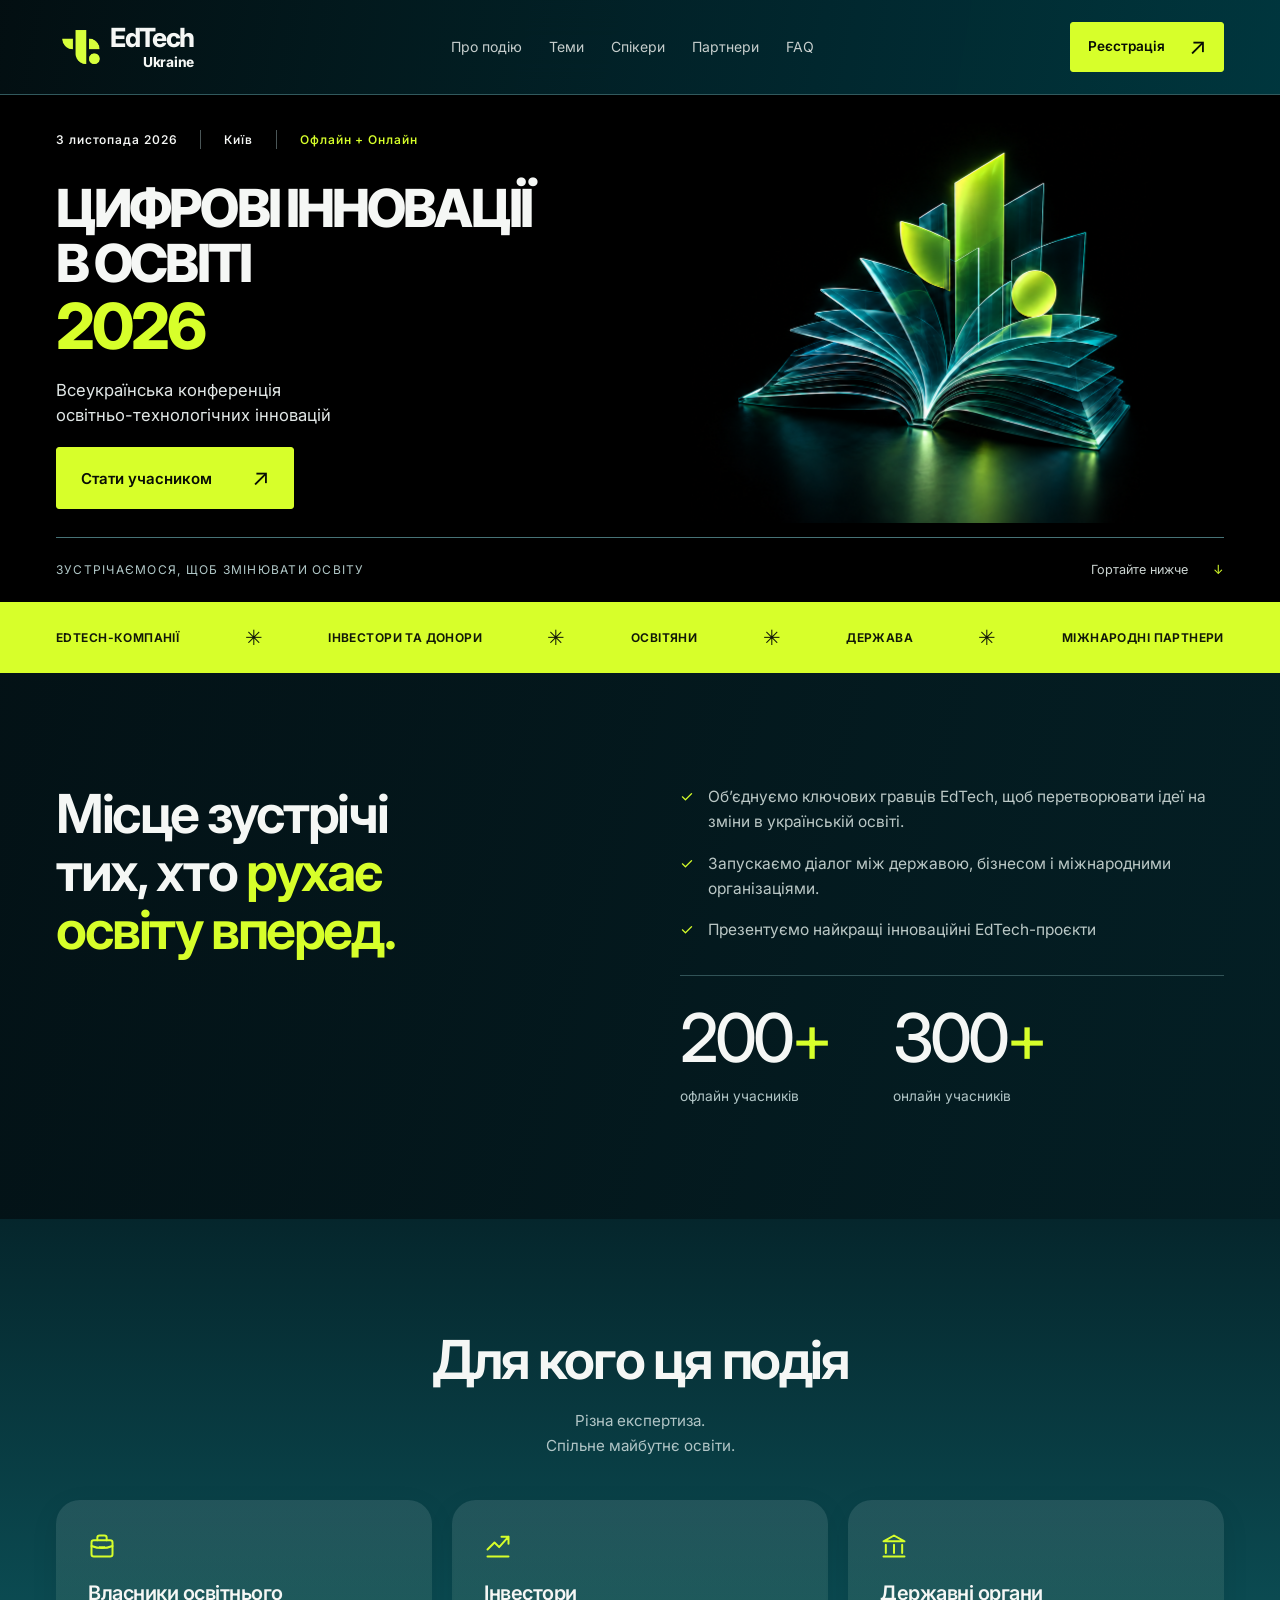
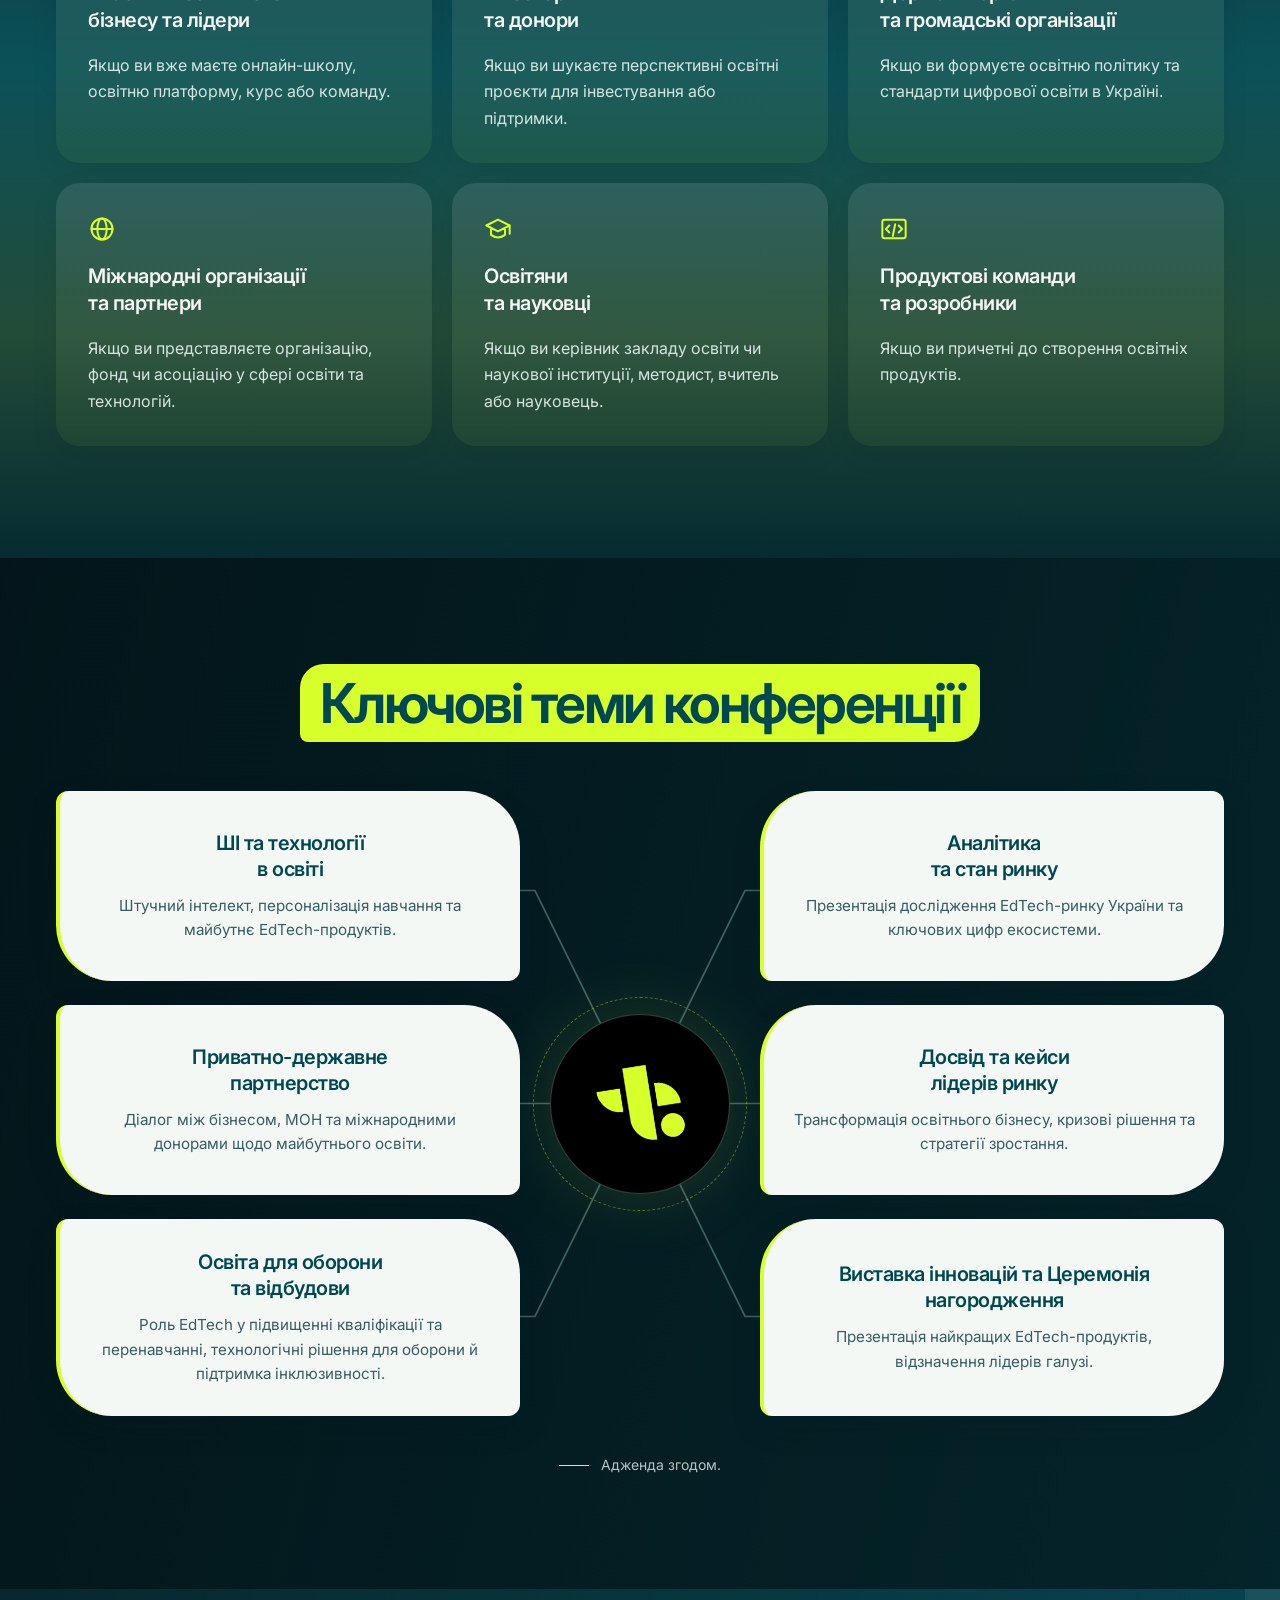
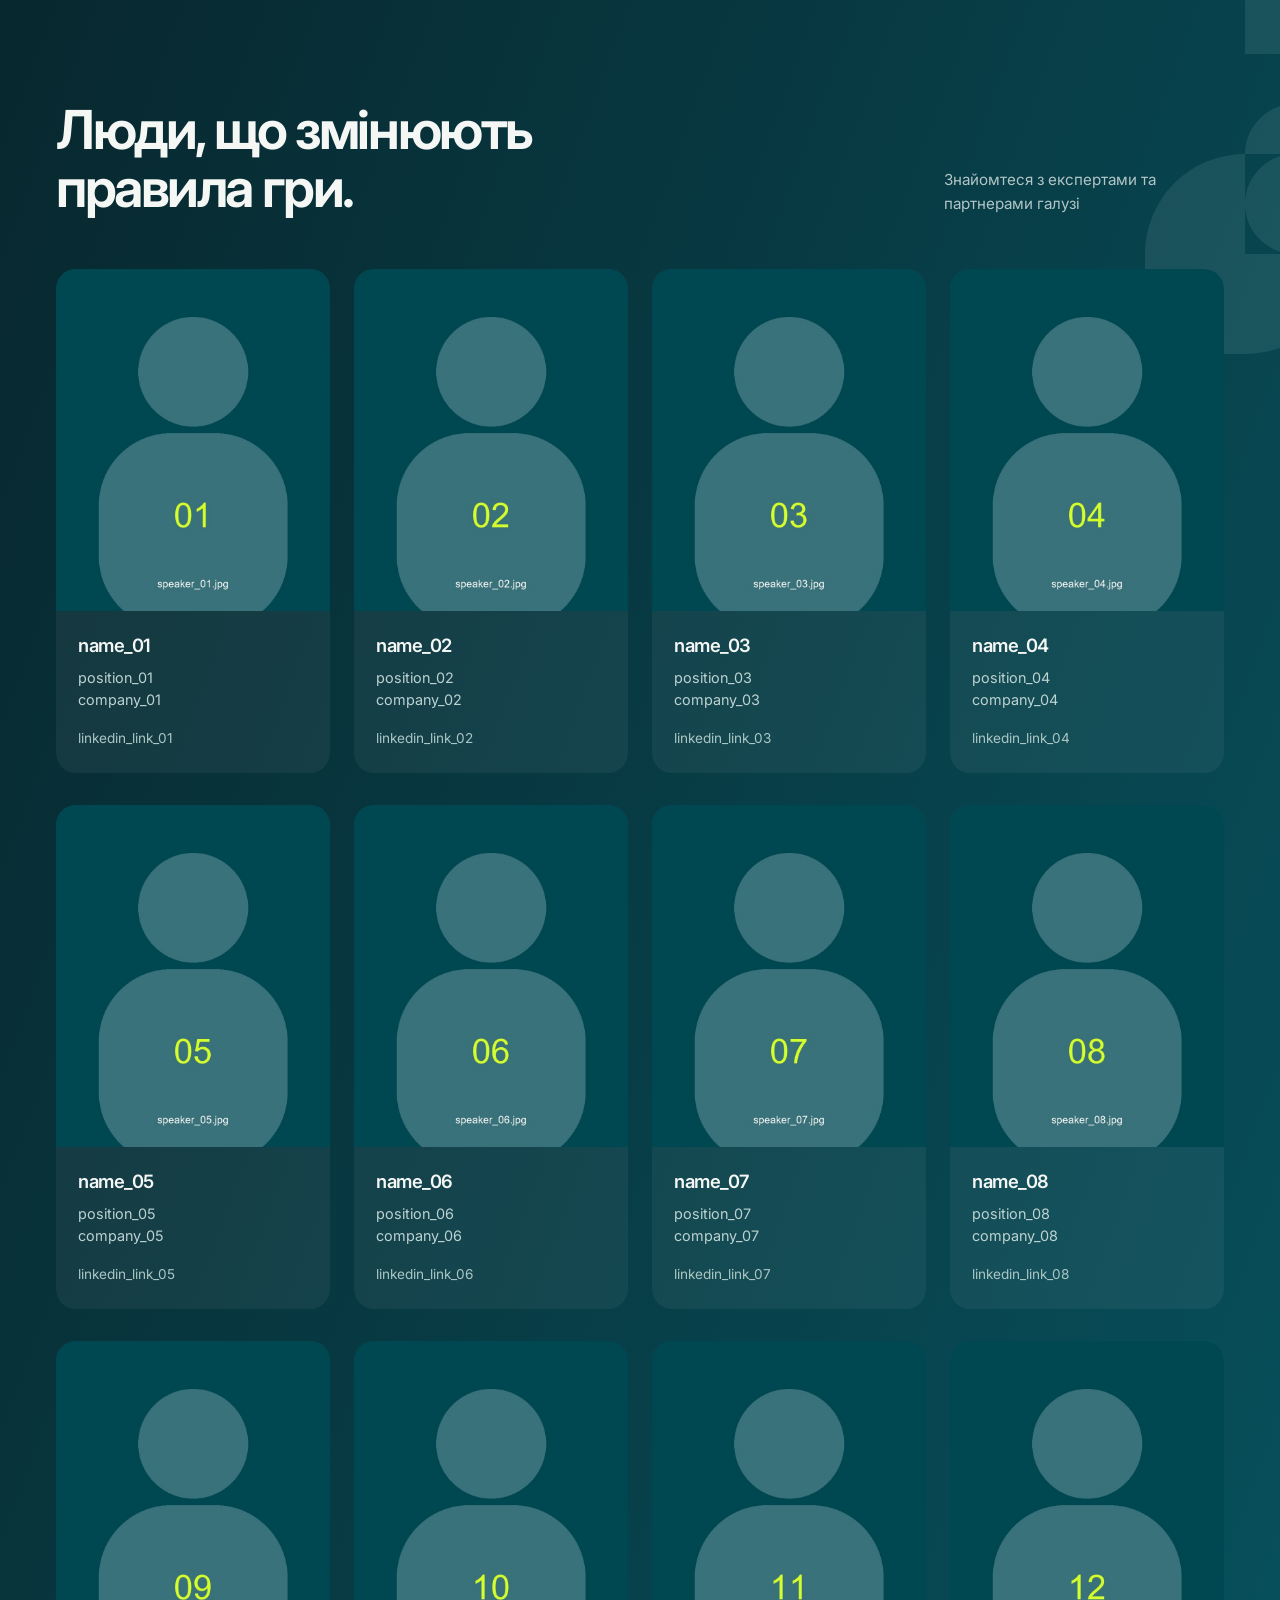
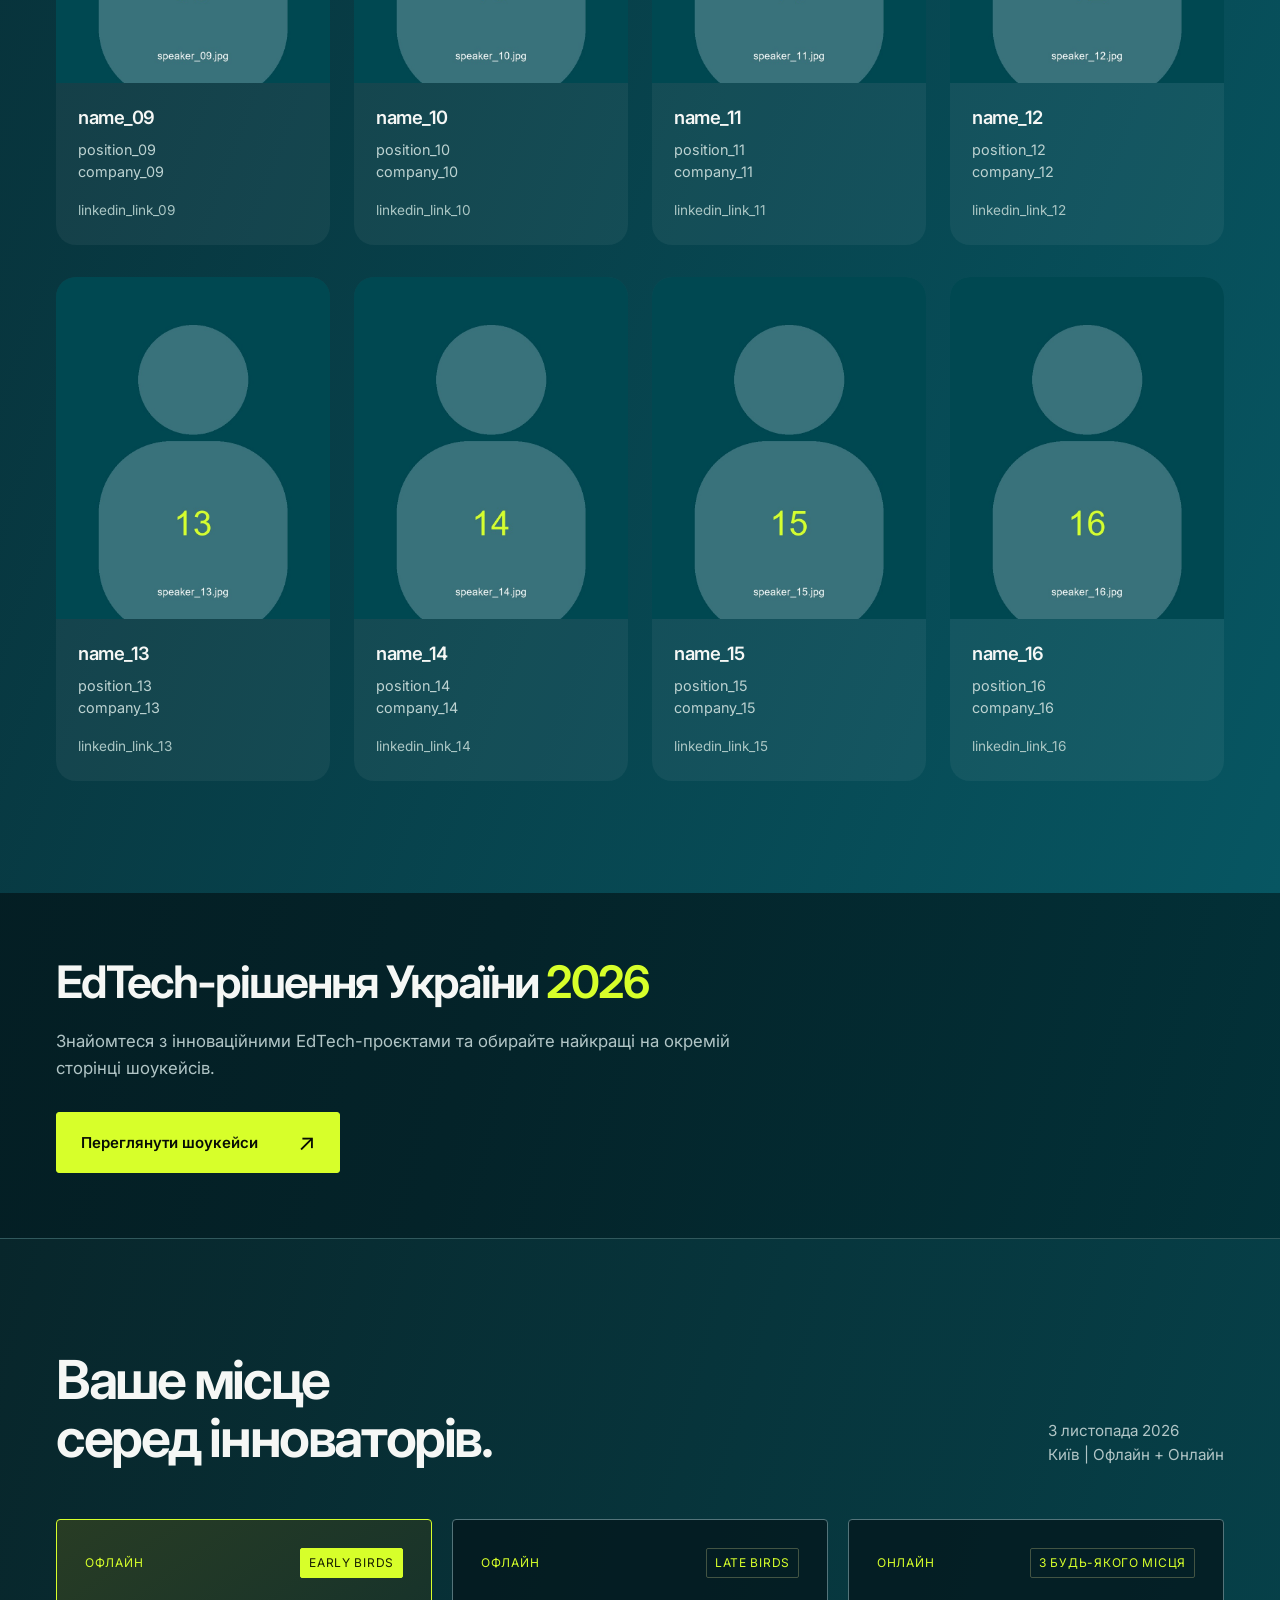
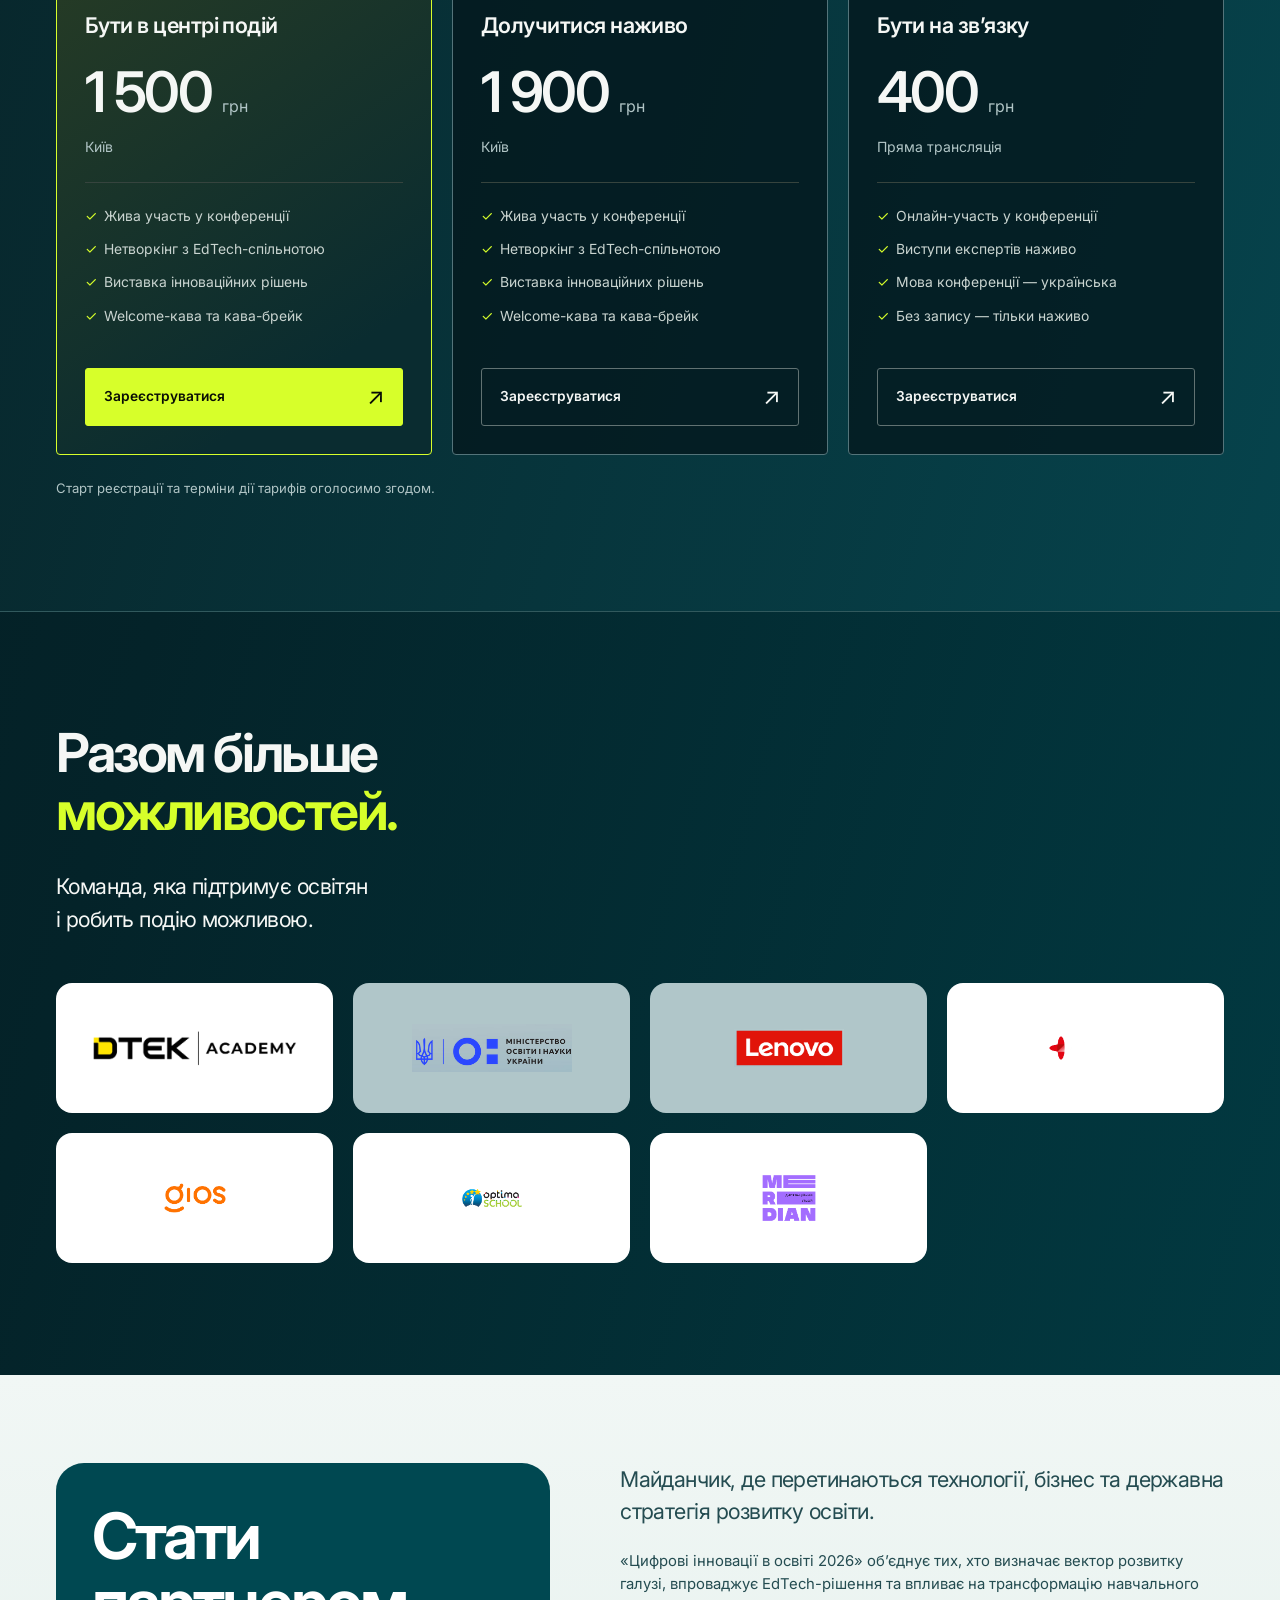
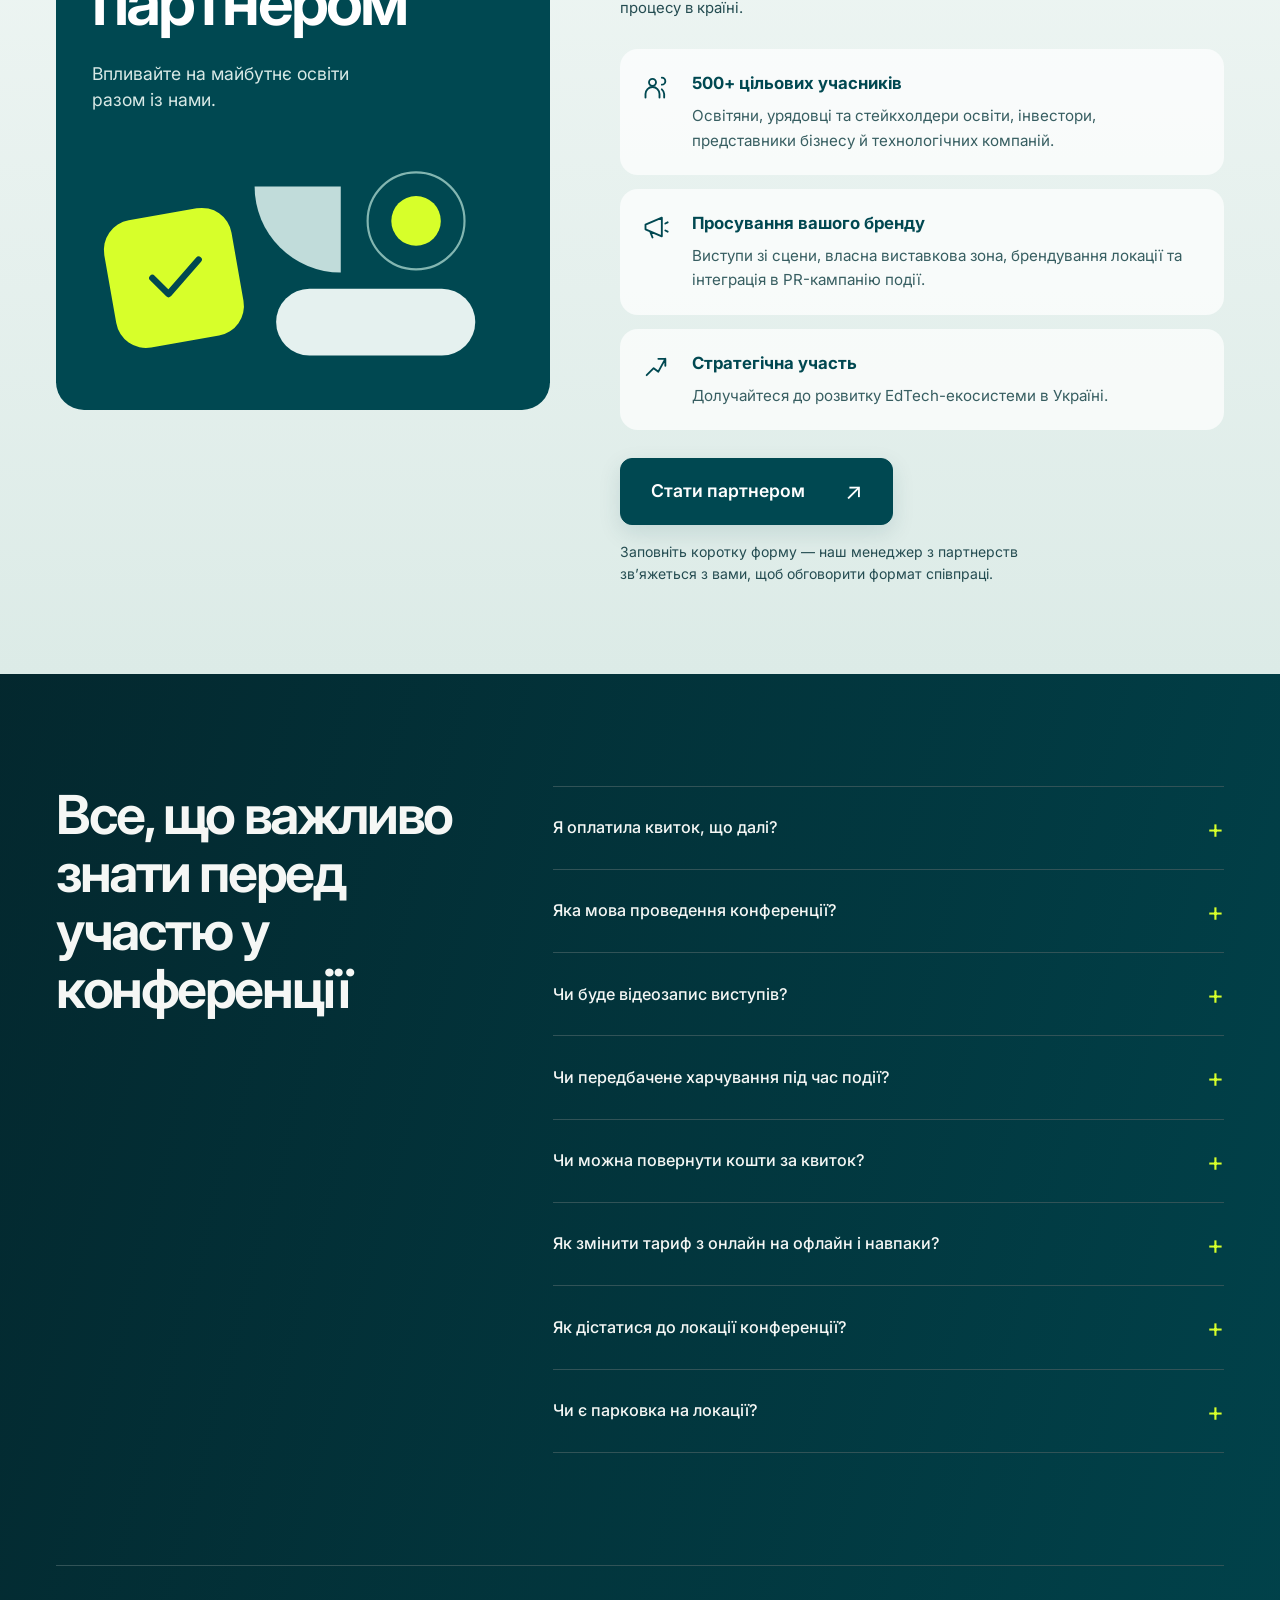
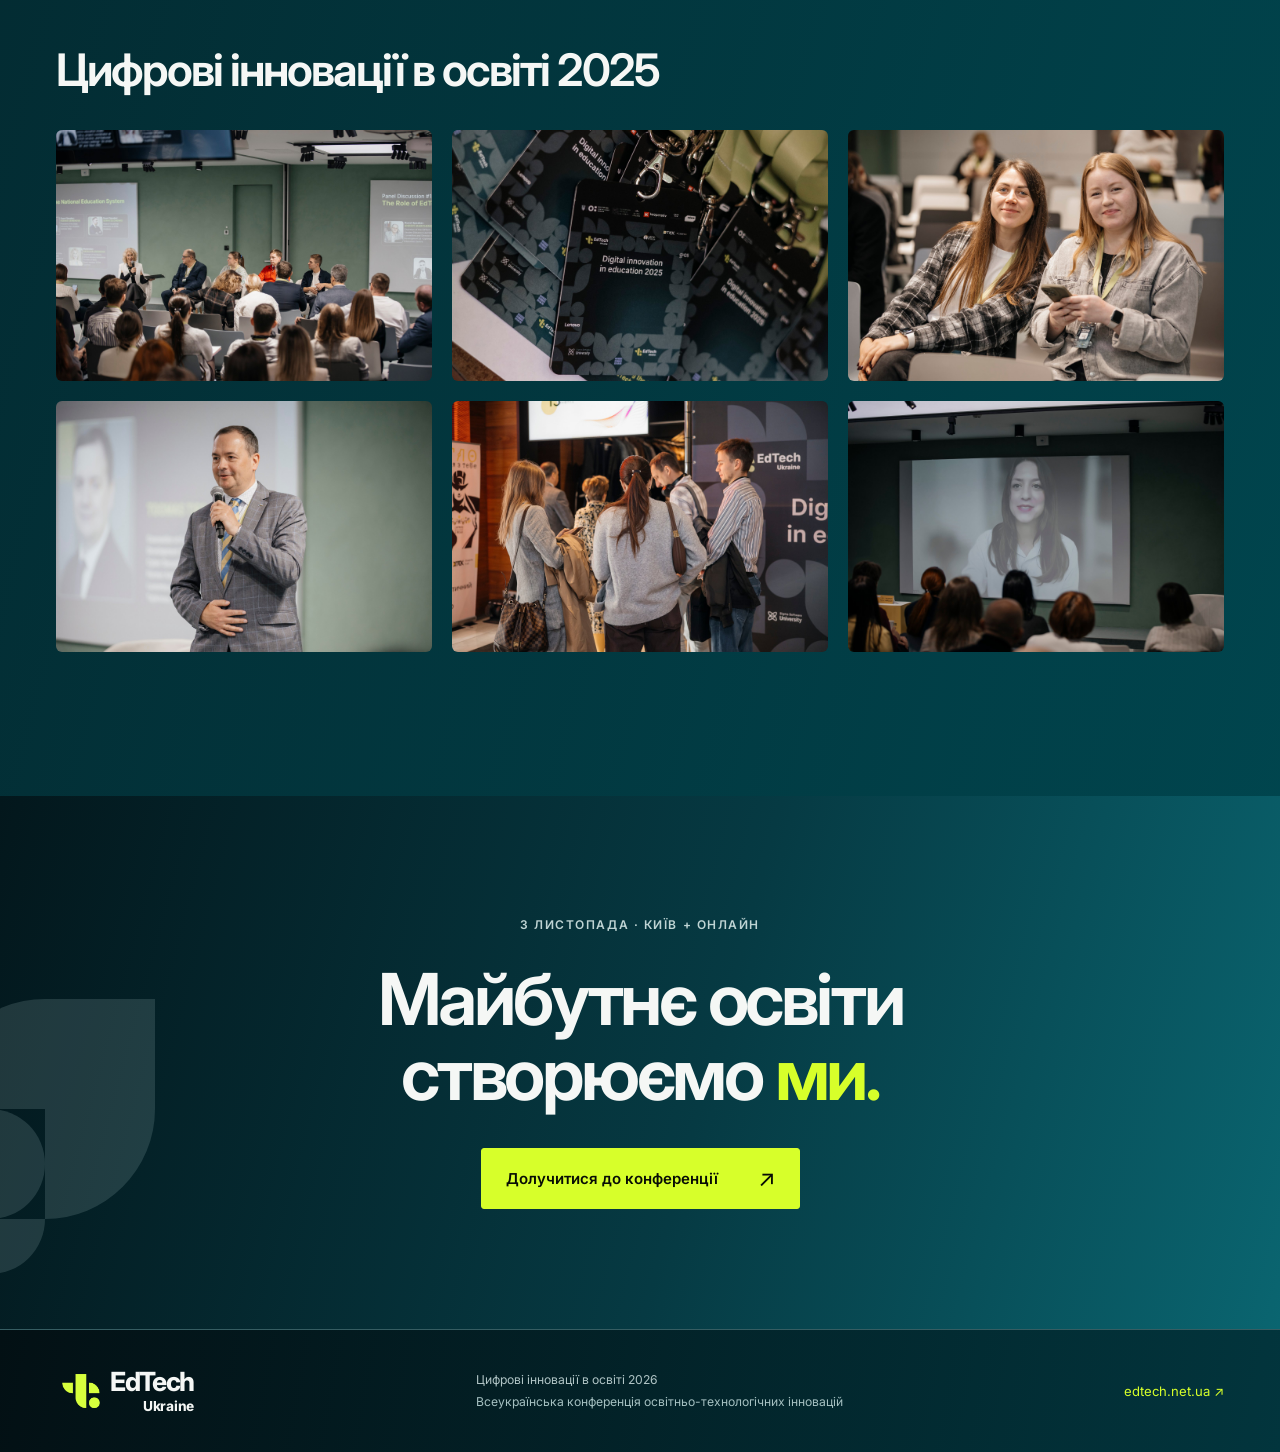
==== commit 34f9fb0b: "Align about section copy with heading" ====
--- a/index.html
+++ b/index.html
@@ -5,7 +5,7 @@
   <title>Цифрові інновації в освіті 2026 — EdTech Ukraine</title>
   <meta name="description" content="Всеукраїнська конференція освітньо-технологічних інновацій. 3 листопада 2026, Київ, офлайн та онлайн. Зустрічайте тих, хто змінює українську освіту.">
   <meta name="theme-color" content="#00343b">
-  <link rel="icon" href="assets/brand-symbol.png"><link rel="stylesheet" href="styles.css?v=book-layout-2">
+  <link rel="icon" href="assets/brand-symbol.png"><link rel="stylesheet" href="styles.css?v=about-alignment">
   <link rel="preconnect" href="https://fonts.googleapis.com"><link rel="preconnect" href="https://fonts.gstatic.com" crossorigin>
   <link href="https://fonts.googleapis.com/css2?family=Inter:wght@400;450;500;600;650;700;750;800;850;900&display=swap" rel="stylesheet">
   <script src="app.js?v=compare-1" defer></script>
--- a/styles.css
+++ b/styles.css
@@ -135,4 +135,6 @@
   .hero-art.hero-book{top:22px;width:480px;height:420px}
 }
 @media(max-width:900px){.hero-art.hero-book{width:290px;height:275px}}
-@media(max-width:600px){.hero-art.hero-book{width:245px;height:235px}}+@media(max-width:600px){.hero-art.hero-book{width:245px;height:235px}}
+/* Align the about copy with the heading in both columns. */
+.about-content{padding-top:0}.about-content .check-list{margin-top:0}
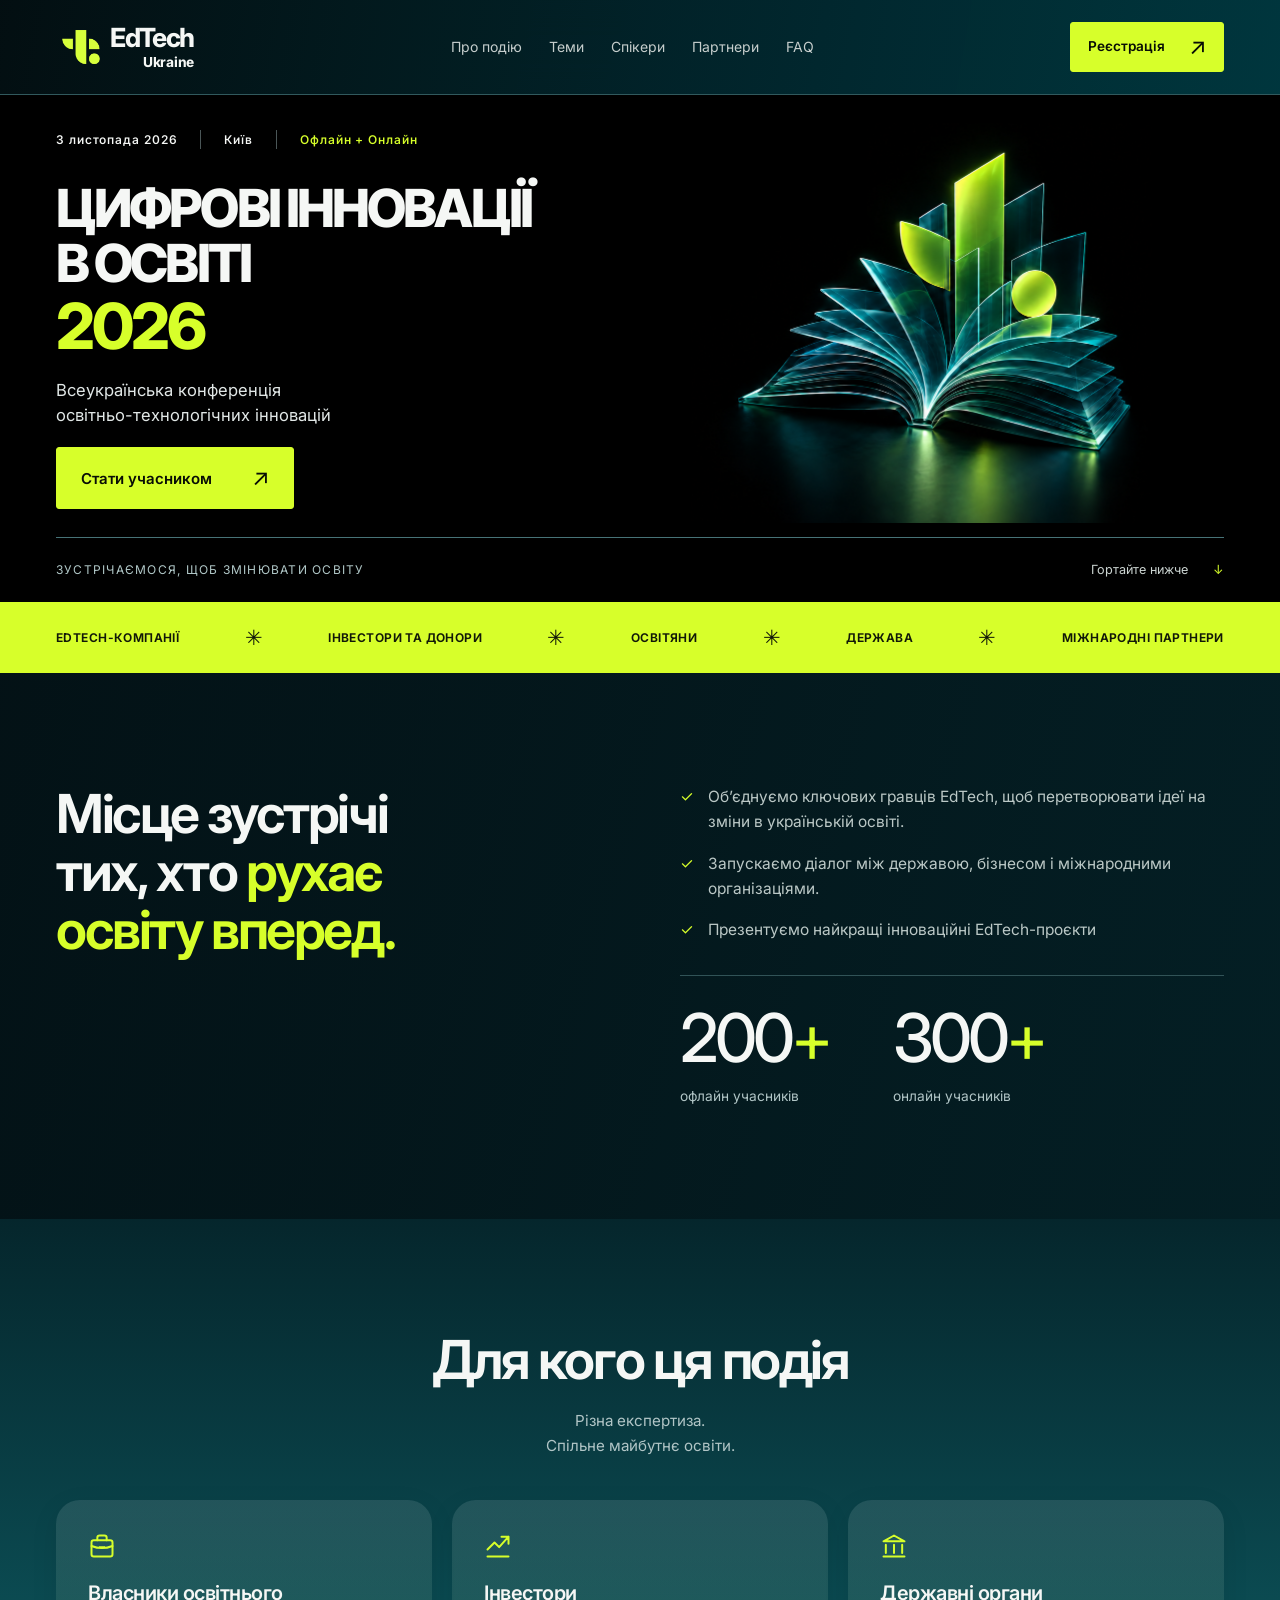
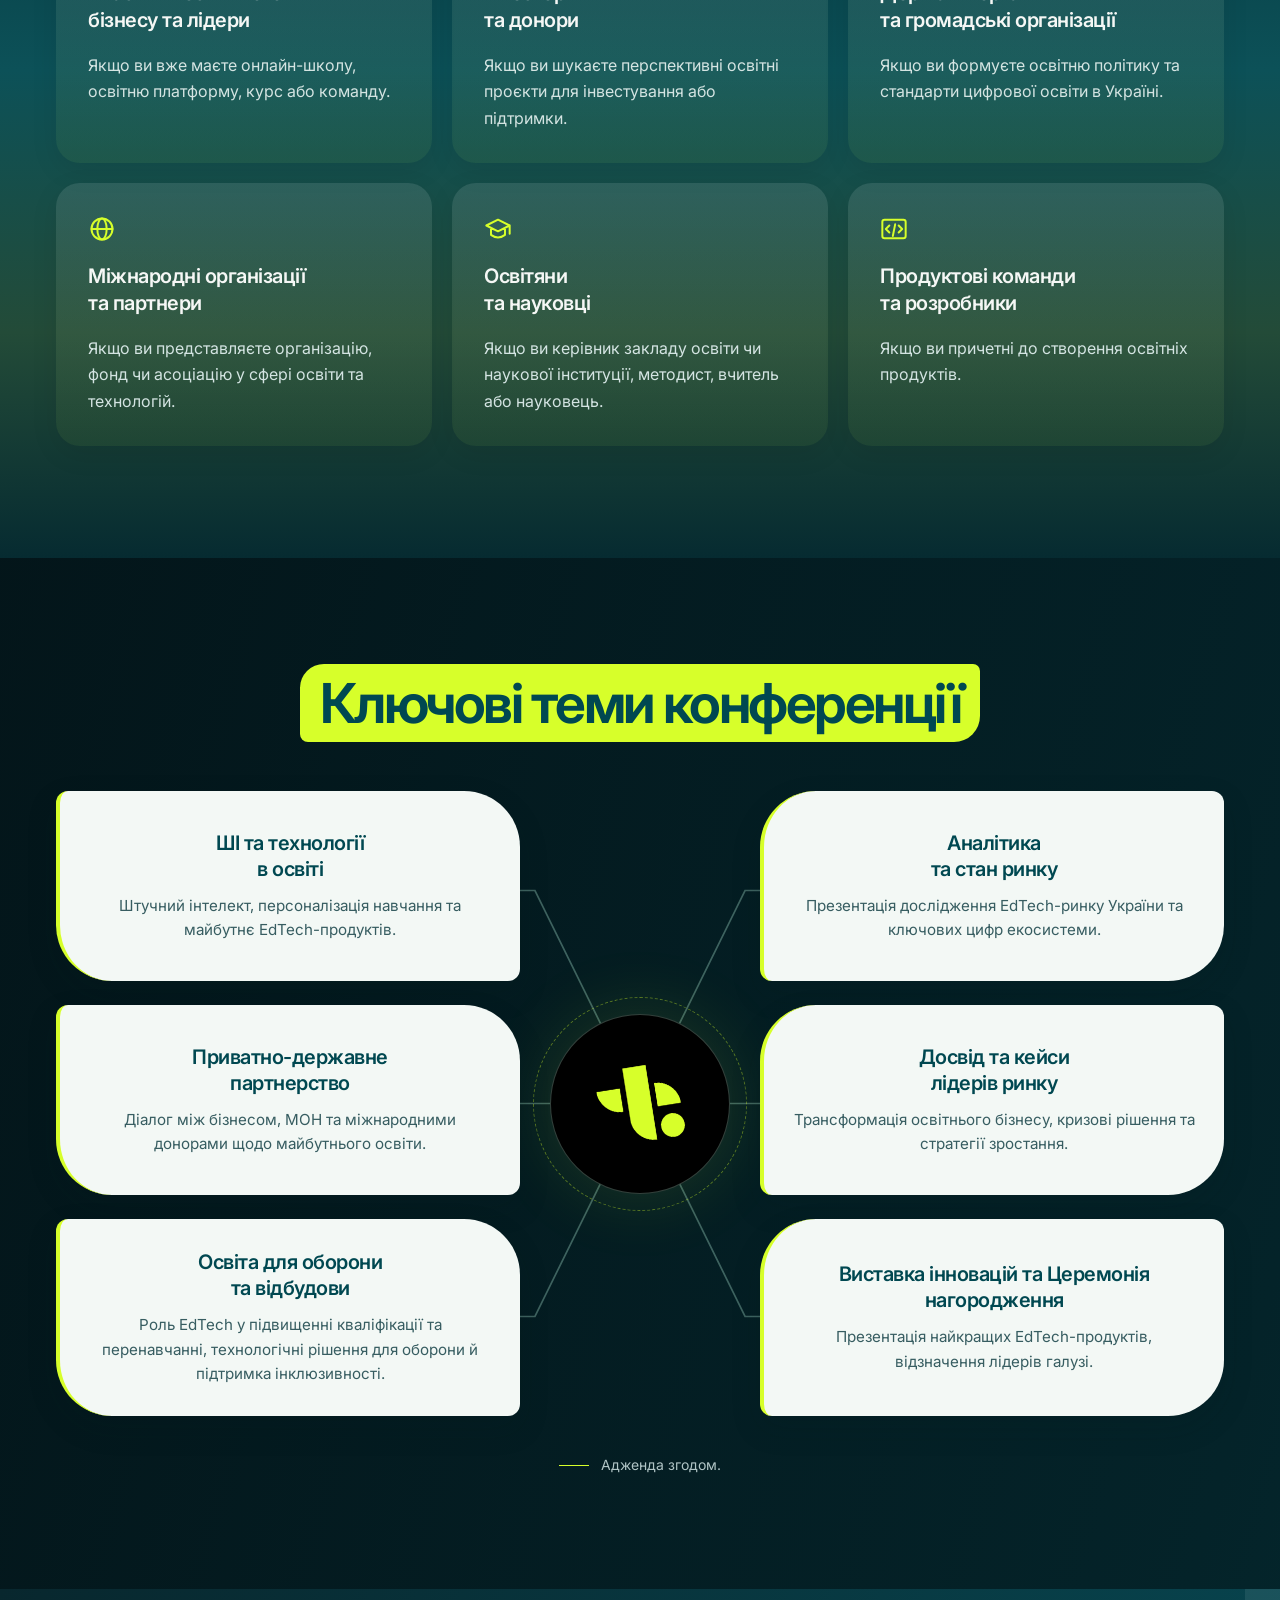
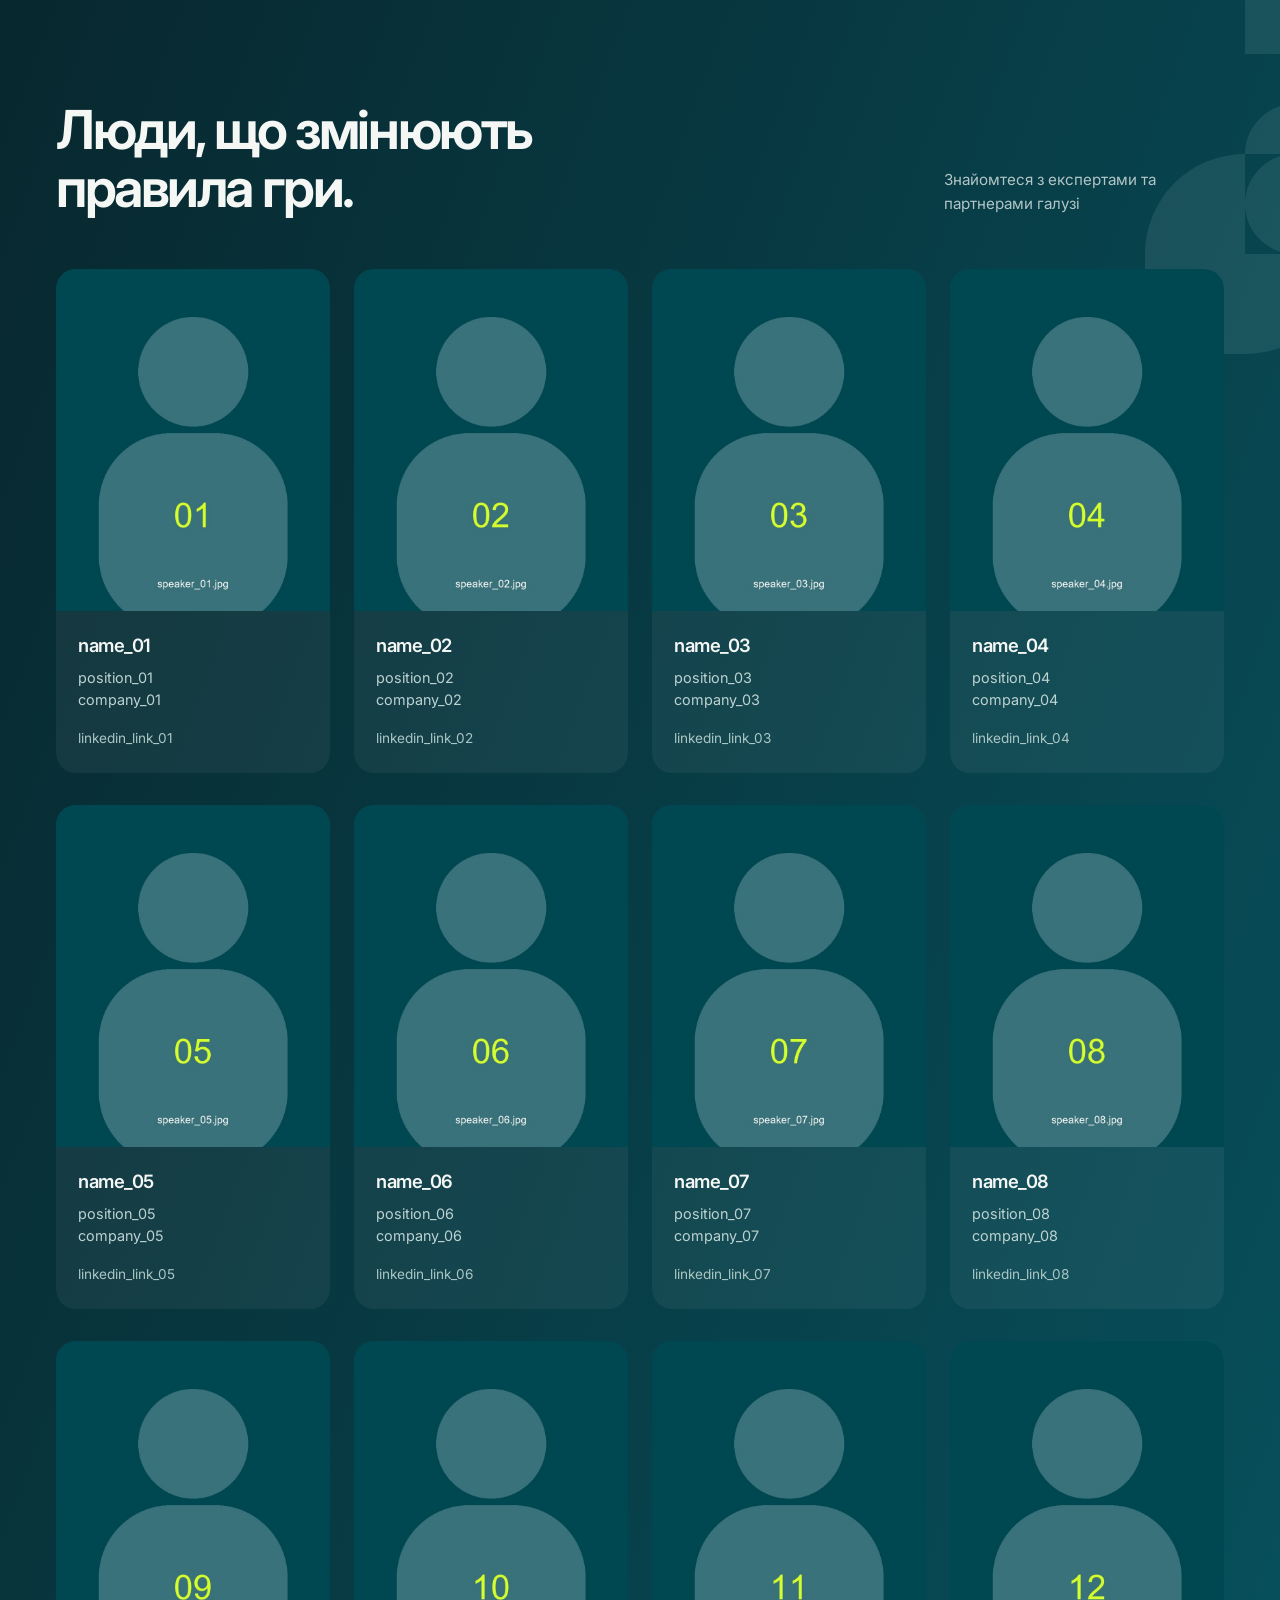
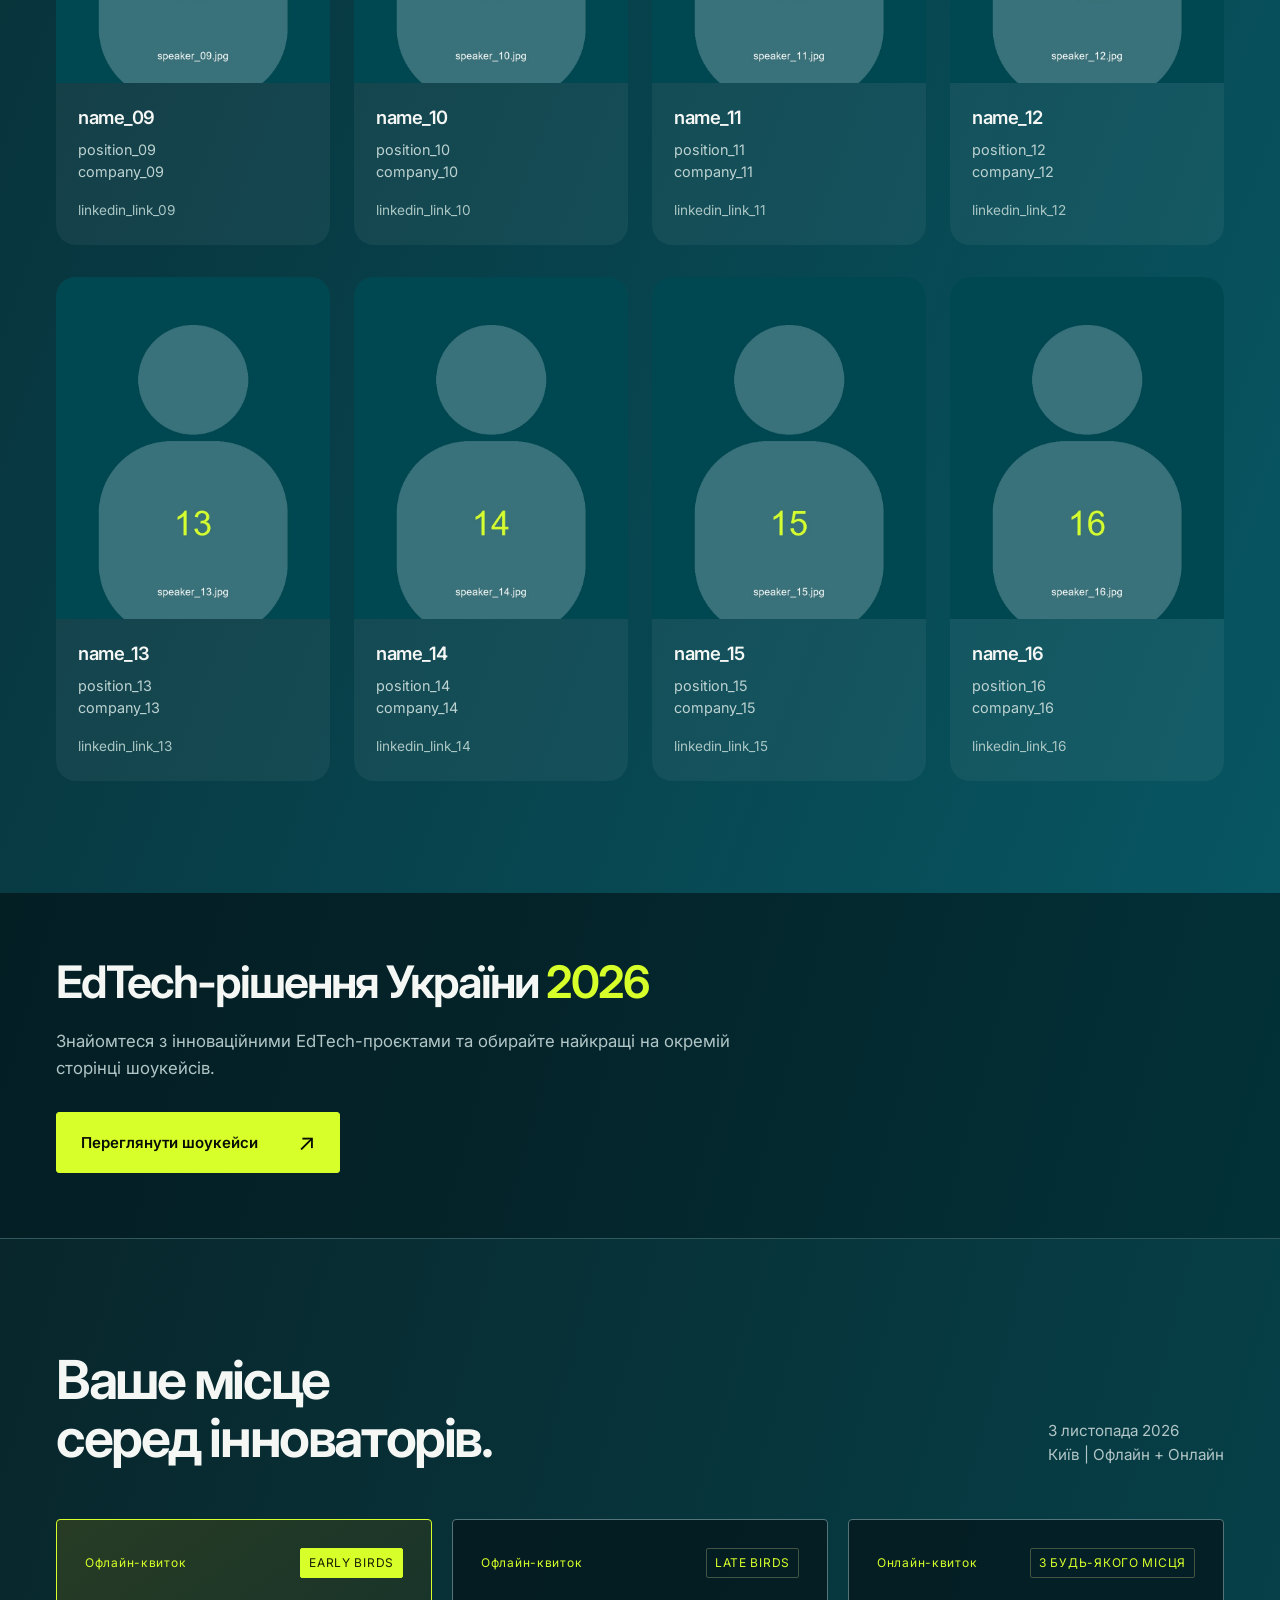
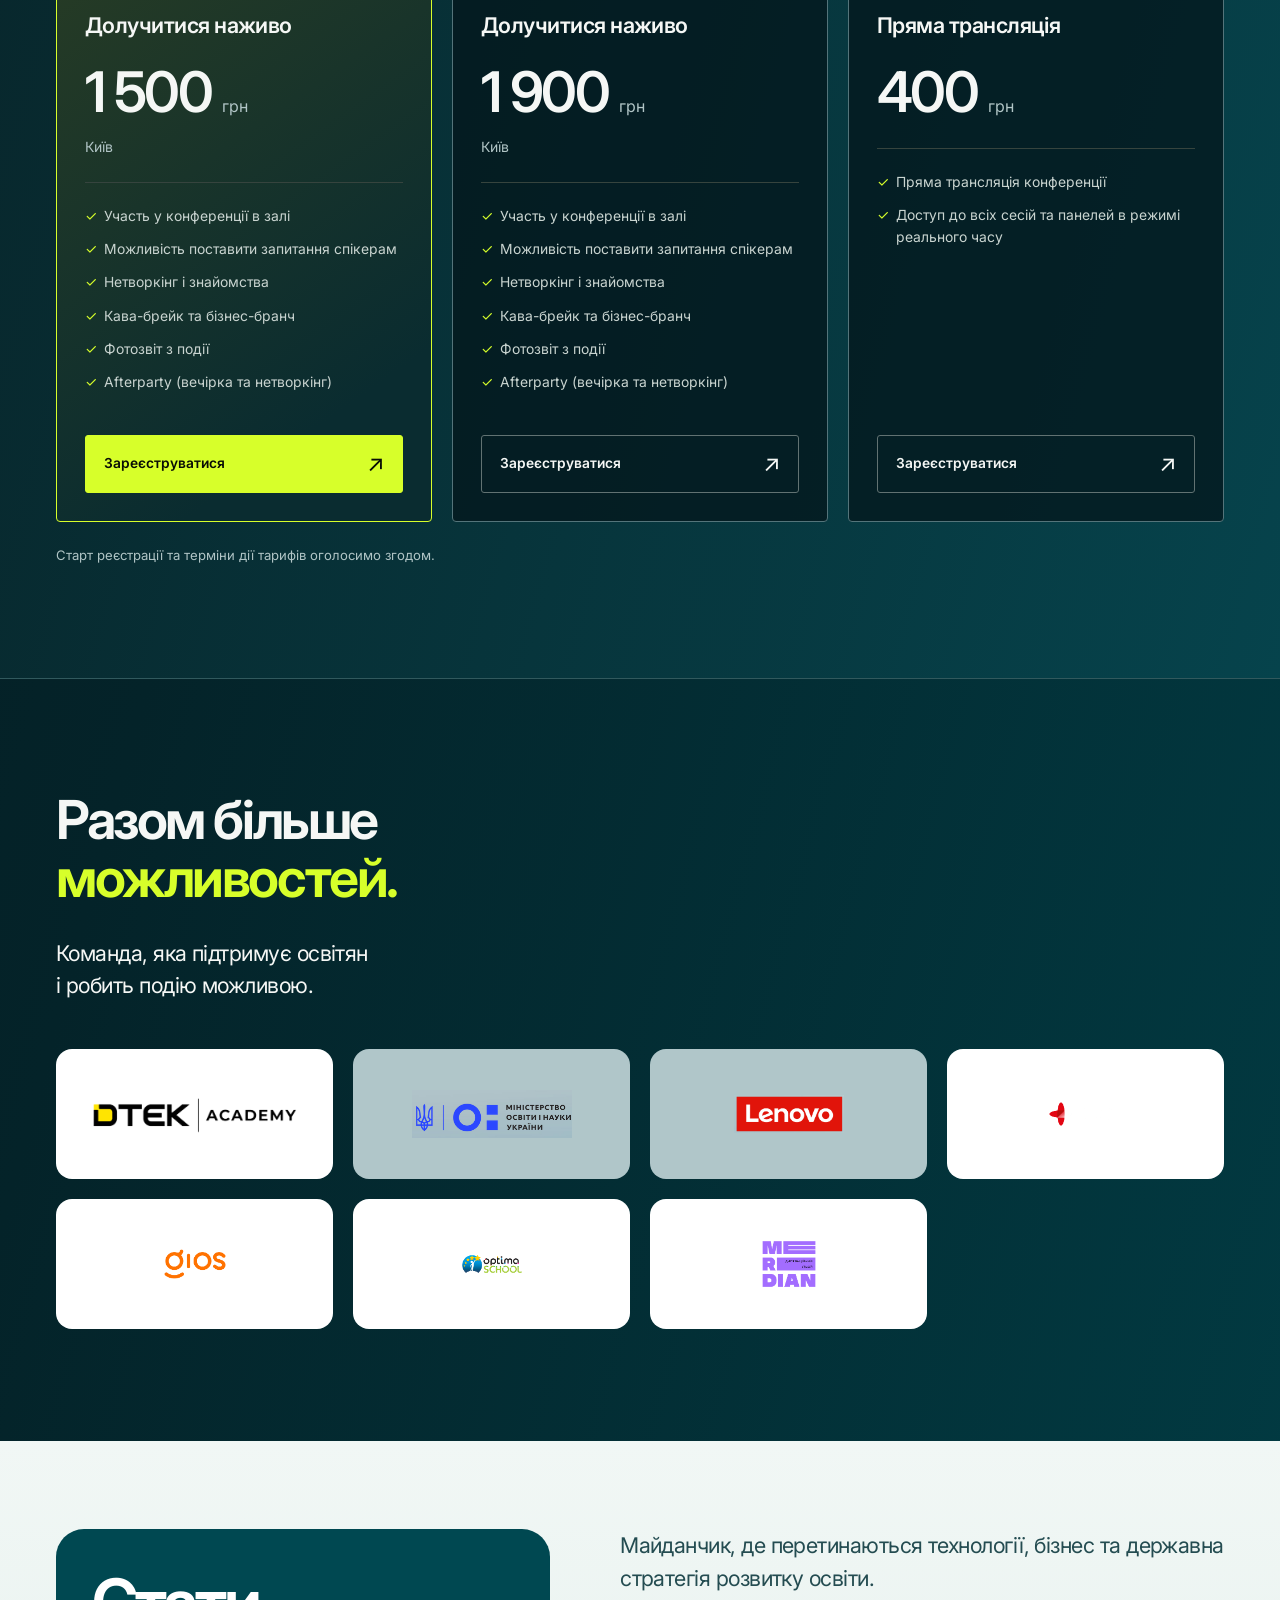
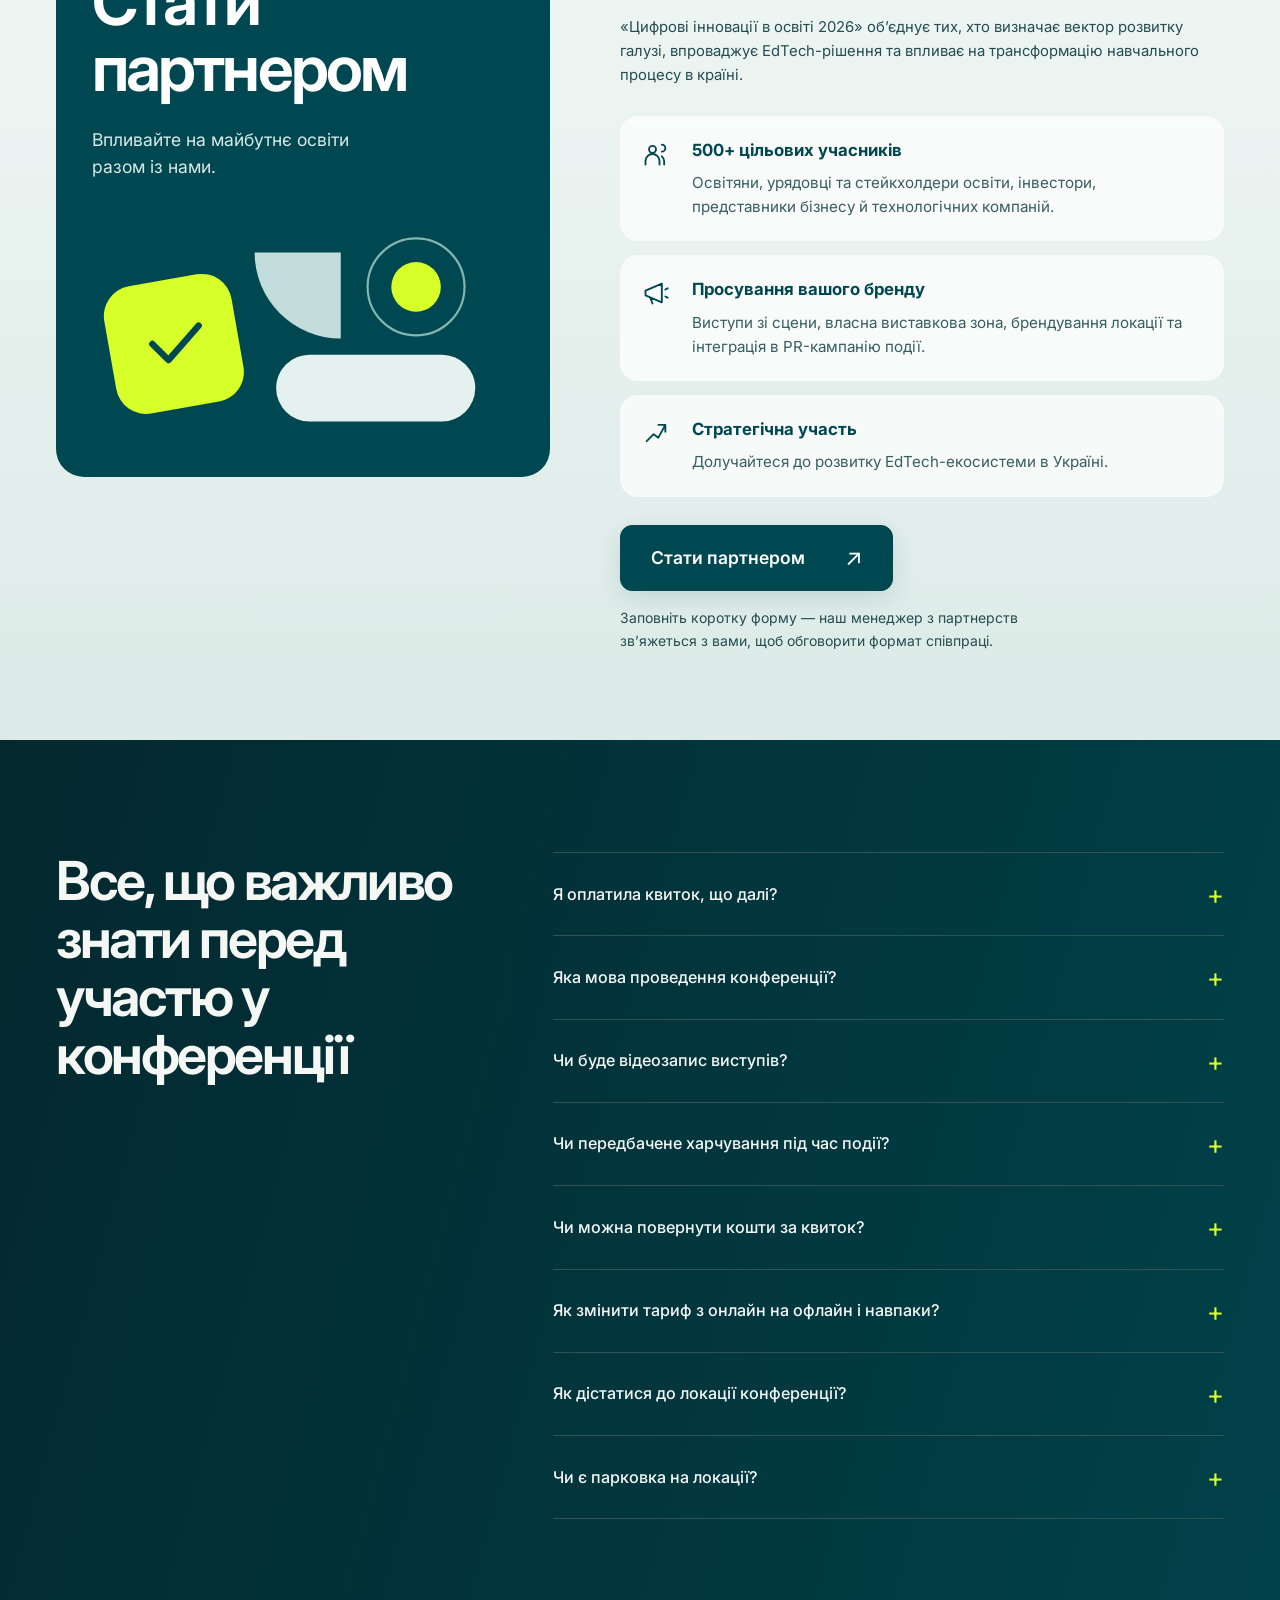
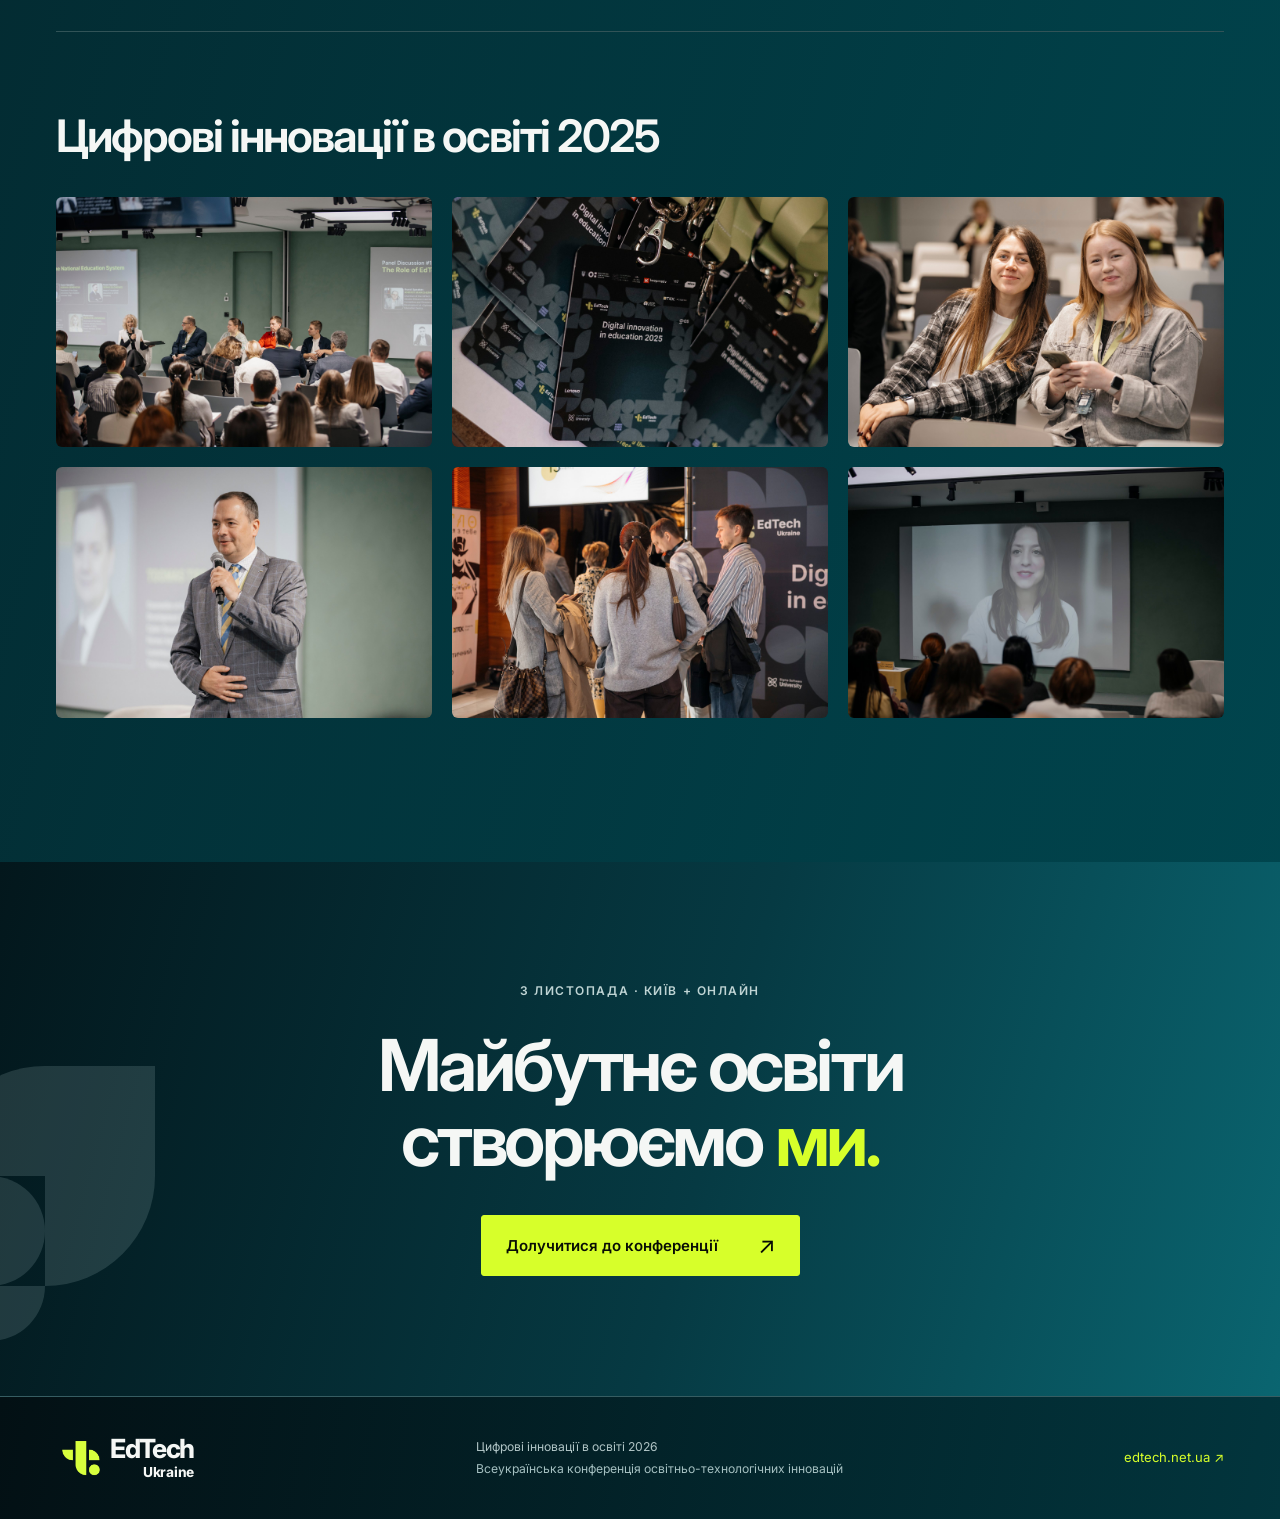
==== commit 52dd2846: "Update offline and online ticket descriptions" ====
--- a/index.html
+++ b/index.html
@@ -220,9 +220,9 @@
   <section id="tickets" class="section tickets-section"><div class="wrap">
     <div class="section-heading"><div><h2>Ваше місце<br>серед інноваторів.</h2></div><p>3 листопада 2026<br>Київ | Офлайн + Онлайн</p></div>
     <div class="ticket-grid">
-      <article class="ticket featured"><div class="ticket-top"><span>ОФЛАЙН</span><span class="badge">EARLY BIRDS</span></div><h3>Бути в центрі подій</h3><p class="price">1 500 <span>грн</span></p><p class="ticket-caption">Київ</p><ul><li>Жива участь у конференції</li><li>Нетворкінг з EdTech-спільнотою</li><li>Виставка інноваційних рішень</li><li>Welcome-кава та кава-брейк</li></ul><button class="button" data-ticket="Офлайн · Early birds · 1 500 грн">Зареєструватися <span aria-hidden="true">↗</span></button></article>
-      <article class="ticket"><div class="ticket-top"><span>ОФЛАЙН</span><span class="badge">LATE BIRDS</span></div><h3>Долучитися наживо</h3><p class="price">1 900 <span>грн</span></p><p class="ticket-caption">Київ</p><ul><li>Жива участь у конференції</li><li>Нетворкінг з EdTech-спільнотою</li><li>Виставка інноваційних рішень</li><li>Welcome-кава та кава-брейк</li></ul><button class="button secondary" data-ticket="Офлайн · Late birds · 1 900 грн">Зареєструватися <span aria-hidden="true">↗</span></button></article>
-      <article class="ticket"><div class="ticket-top"><span>ОНЛАЙН</span><span class="badge">З БУДЬ-ЯКОГО МІСЦЯ</span></div><h3>Бути на зв’язку</h3><p class="price">400 <span>грн</span></p><p class="ticket-caption">Пряма трансляція</p><ul><li>Онлайн-участь у конференції</li><li>Виступи експертів наживо</li><li>Мова конференції — українська</li><li>Без запису — тільки наживо</li></ul><button class="button secondary" data-ticket="Онлайн · 400 грн">Зареєструватися <span aria-hidden="true">↗</span></button></article>
+      <article class="ticket featured"><div class="ticket-top"><span>Офлайн-квиток</span><span class="badge">EARLY BIRDS</span></div><h3>Долучитися наживо</h3><p class="price">1 500 <span>грн</span></p><p class="ticket-caption">Київ</p><ul><li>Участь у конференції в залі</li><li>Можливість поставити запитання спікерам</li><li>Нетворкінг і знайомства</li><li>Кава-брейк та бізнес-бранч</li><li>Фотозвіт з події</li><li>Afterparty (вечірка та нетворкінг)</li></ul><button class="button" data-ticket="Офлайн · Early birds · 1 500 грн">Зареєструватися <span aria-hidden="true">↗</span></button></article>
+      <article class="ticket"><div class="ticket-top"><span>Офлайн-квиток</span><span class="badge">LATE BIRDS</span></div><h3>Долучитися наживо</h3><p class="price">1 900 <span>грн</span></p><p class="ticket-caption">Київ</p><ul><li>Участь у конференції в залі</li><li>Можливість поставити запитання спікерам</li><li>Нетворкінг і знайомства</li><li>Кава-брейк та бізнес-бранч</li><li>Фотозвіт з події</li><li>Afterparty (вечірка та нетворкінг)</li></ul><button class="button secondary" data-ticket="Офлайн · Late birds · 1 900 грн">Зареєструватися <span aria-hidden="true">↗</span></button></article>
+      <article class="ticket"><div class="ticket-top"><span>Онлайн-квиток</span><span class="badge">З БУДЬ-ЯКОГО МІСЦЯ</span></div><h3>Пряма трансляція</h3><p class="price">400 <span>грн</span></p><ul><li>Пряма трансляція конференції</li><li>Доступ до всіх сесій та панелей в режимі реального часу</li></ul><button class="button secondary" data-ticket="Онлайн · 400 грн">Зареєструватися <span aria-hidden="true">↗</span></button></article>
     </div><p class="ticket-note">Старт реєстрації та терміни дії тарифів оголосимо згодом.</p>
   </div></section>
   <section id="partners" class="section wrap partners">
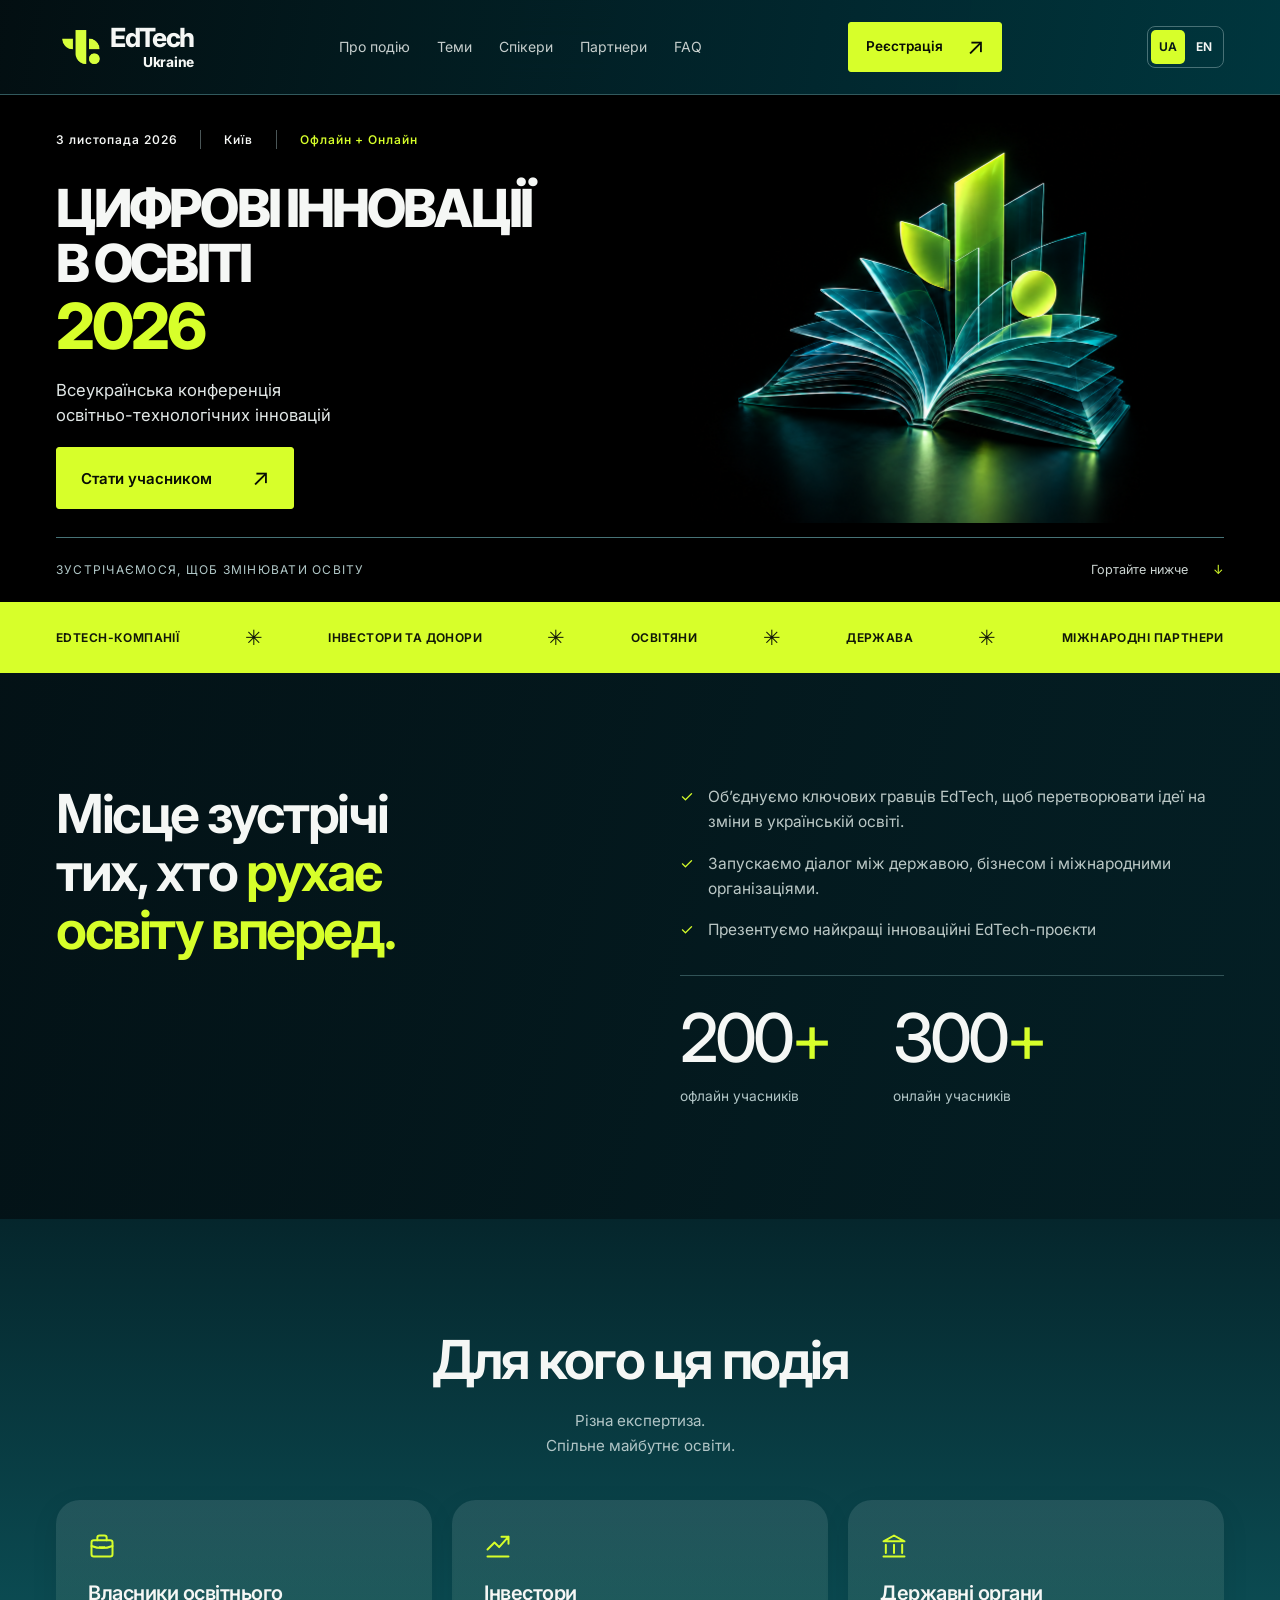
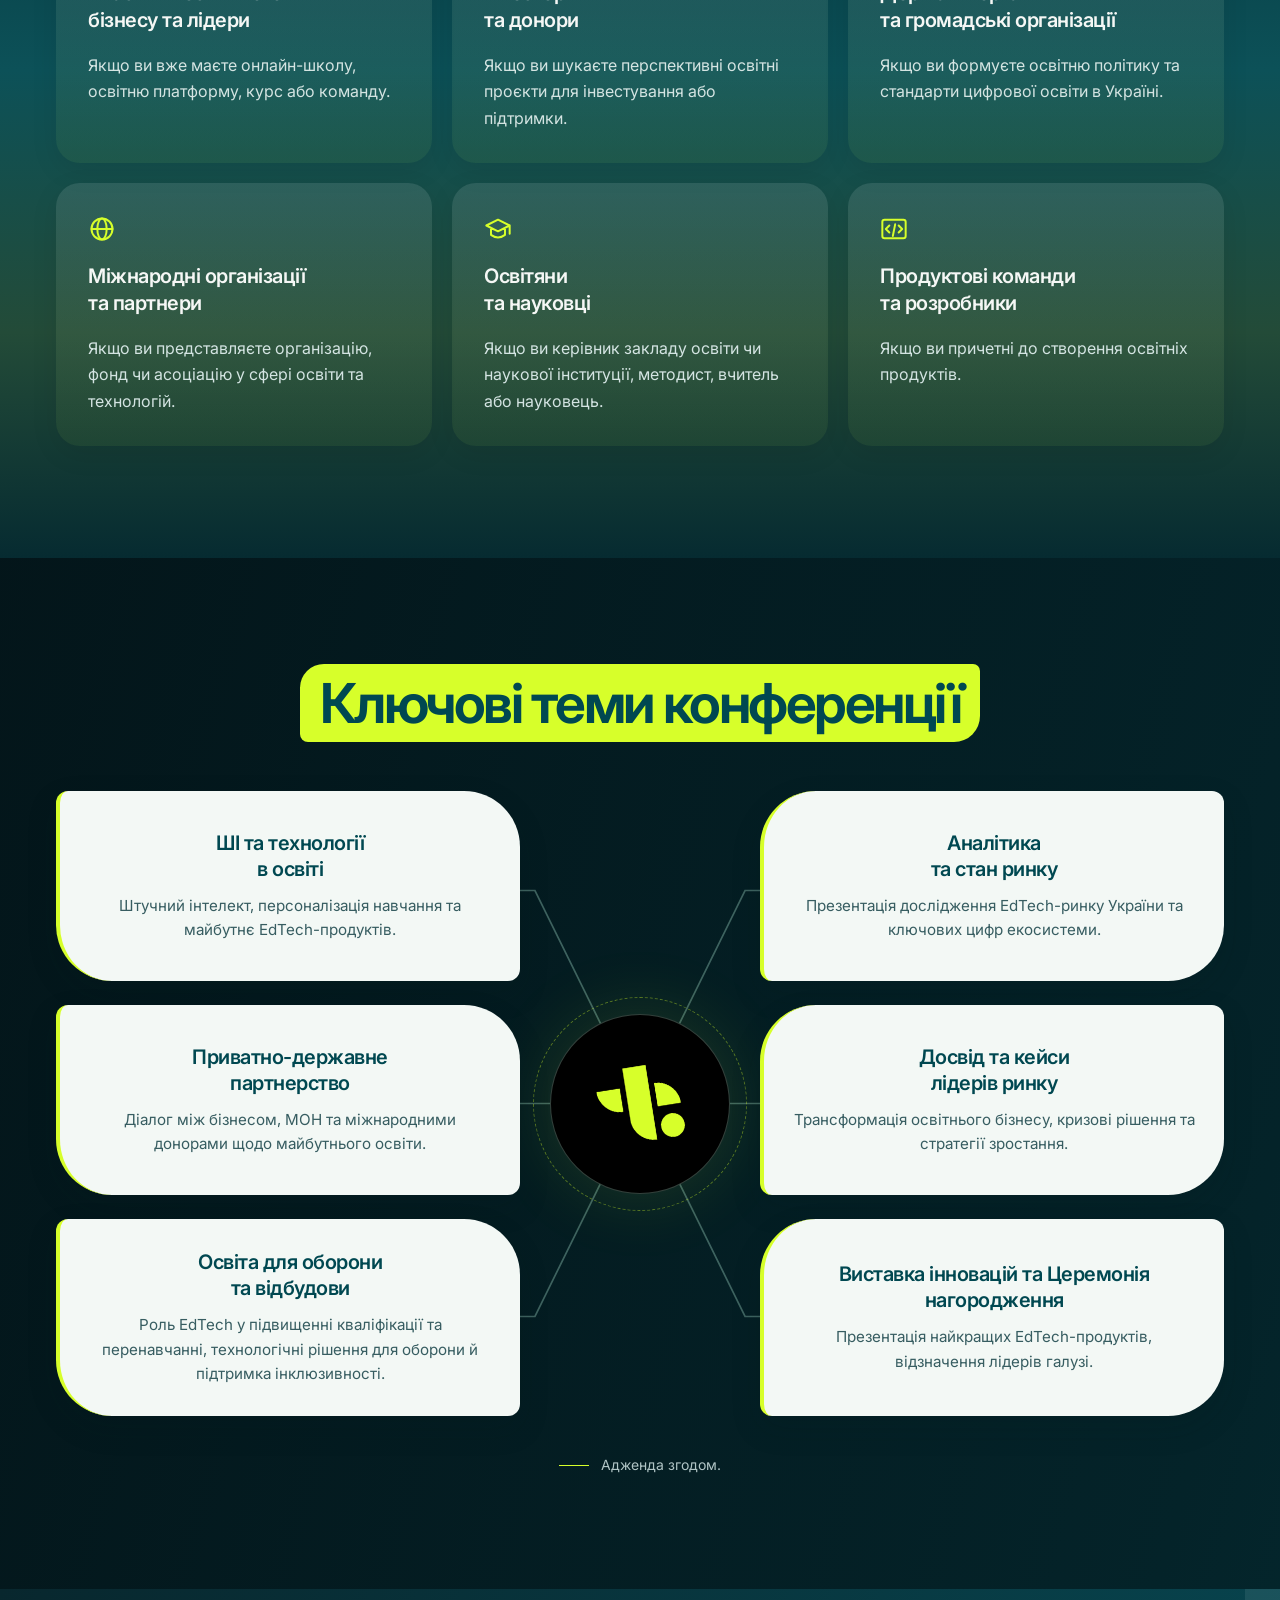
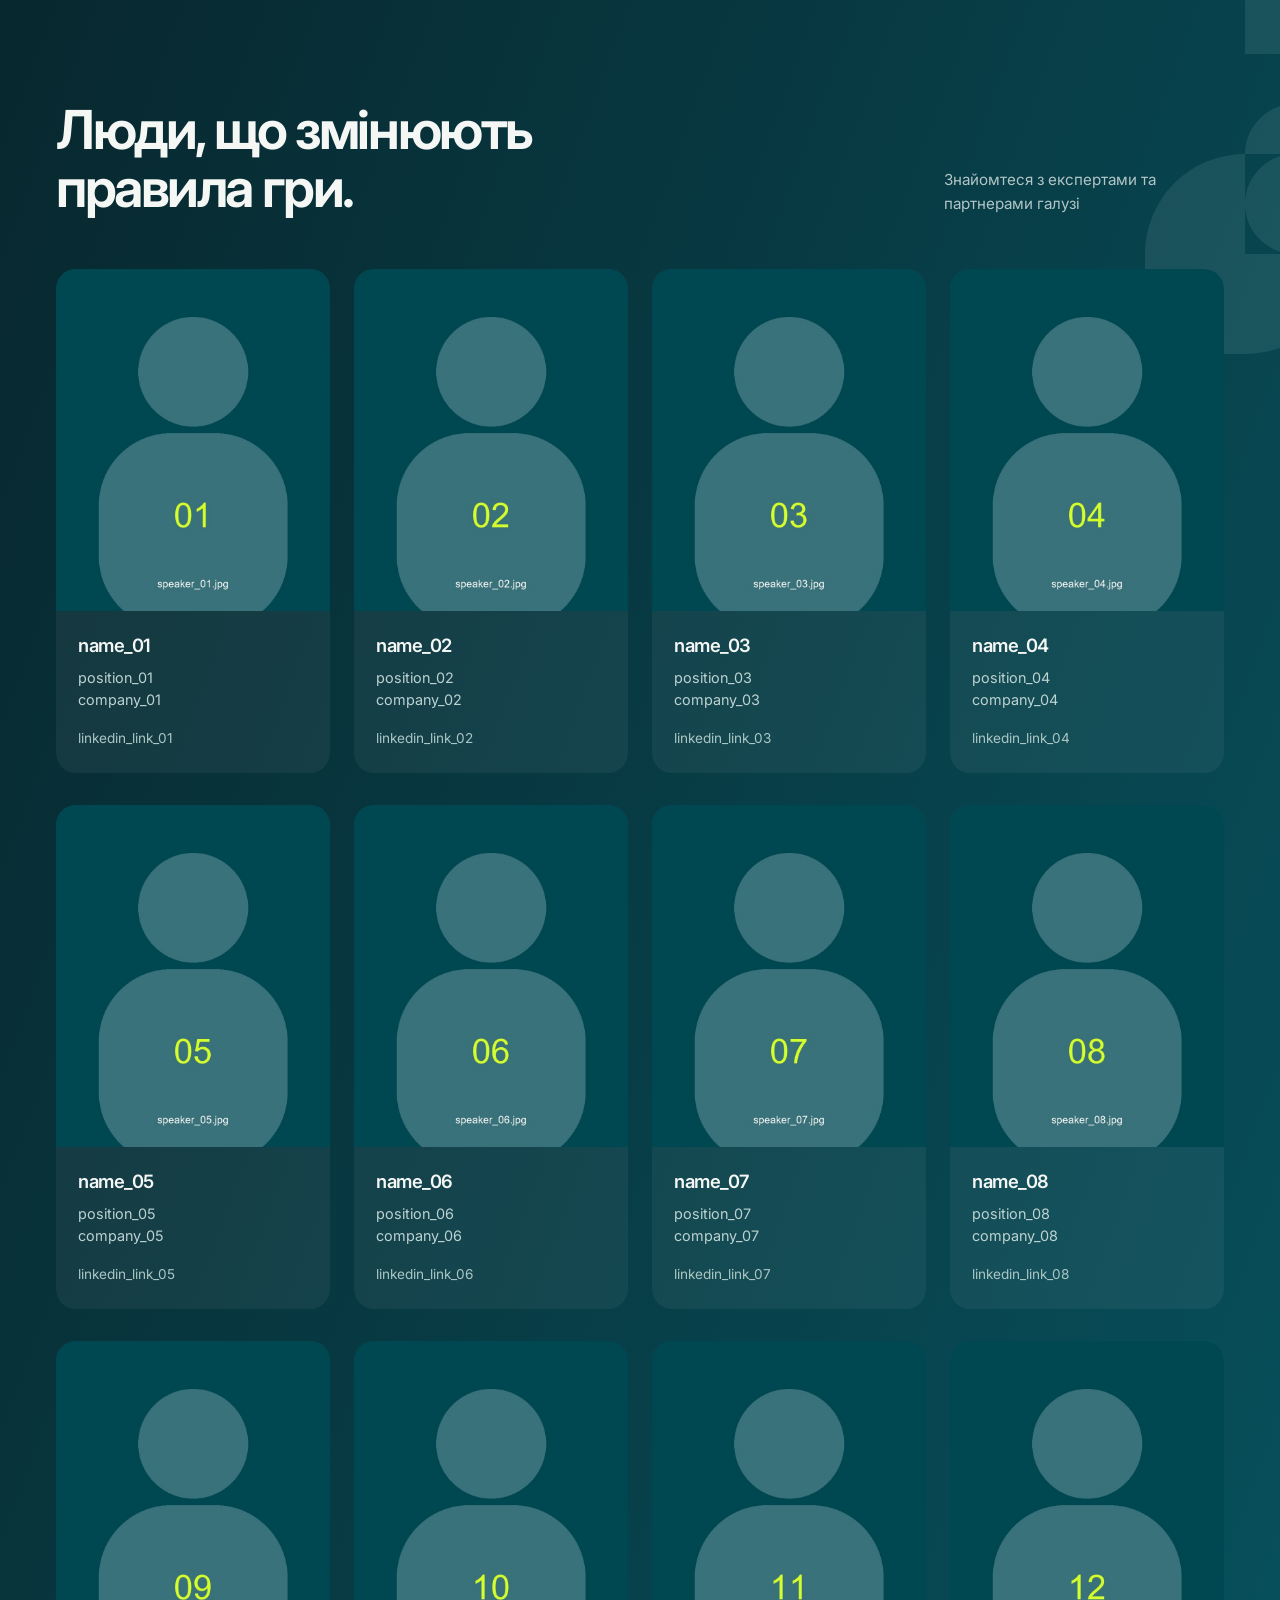
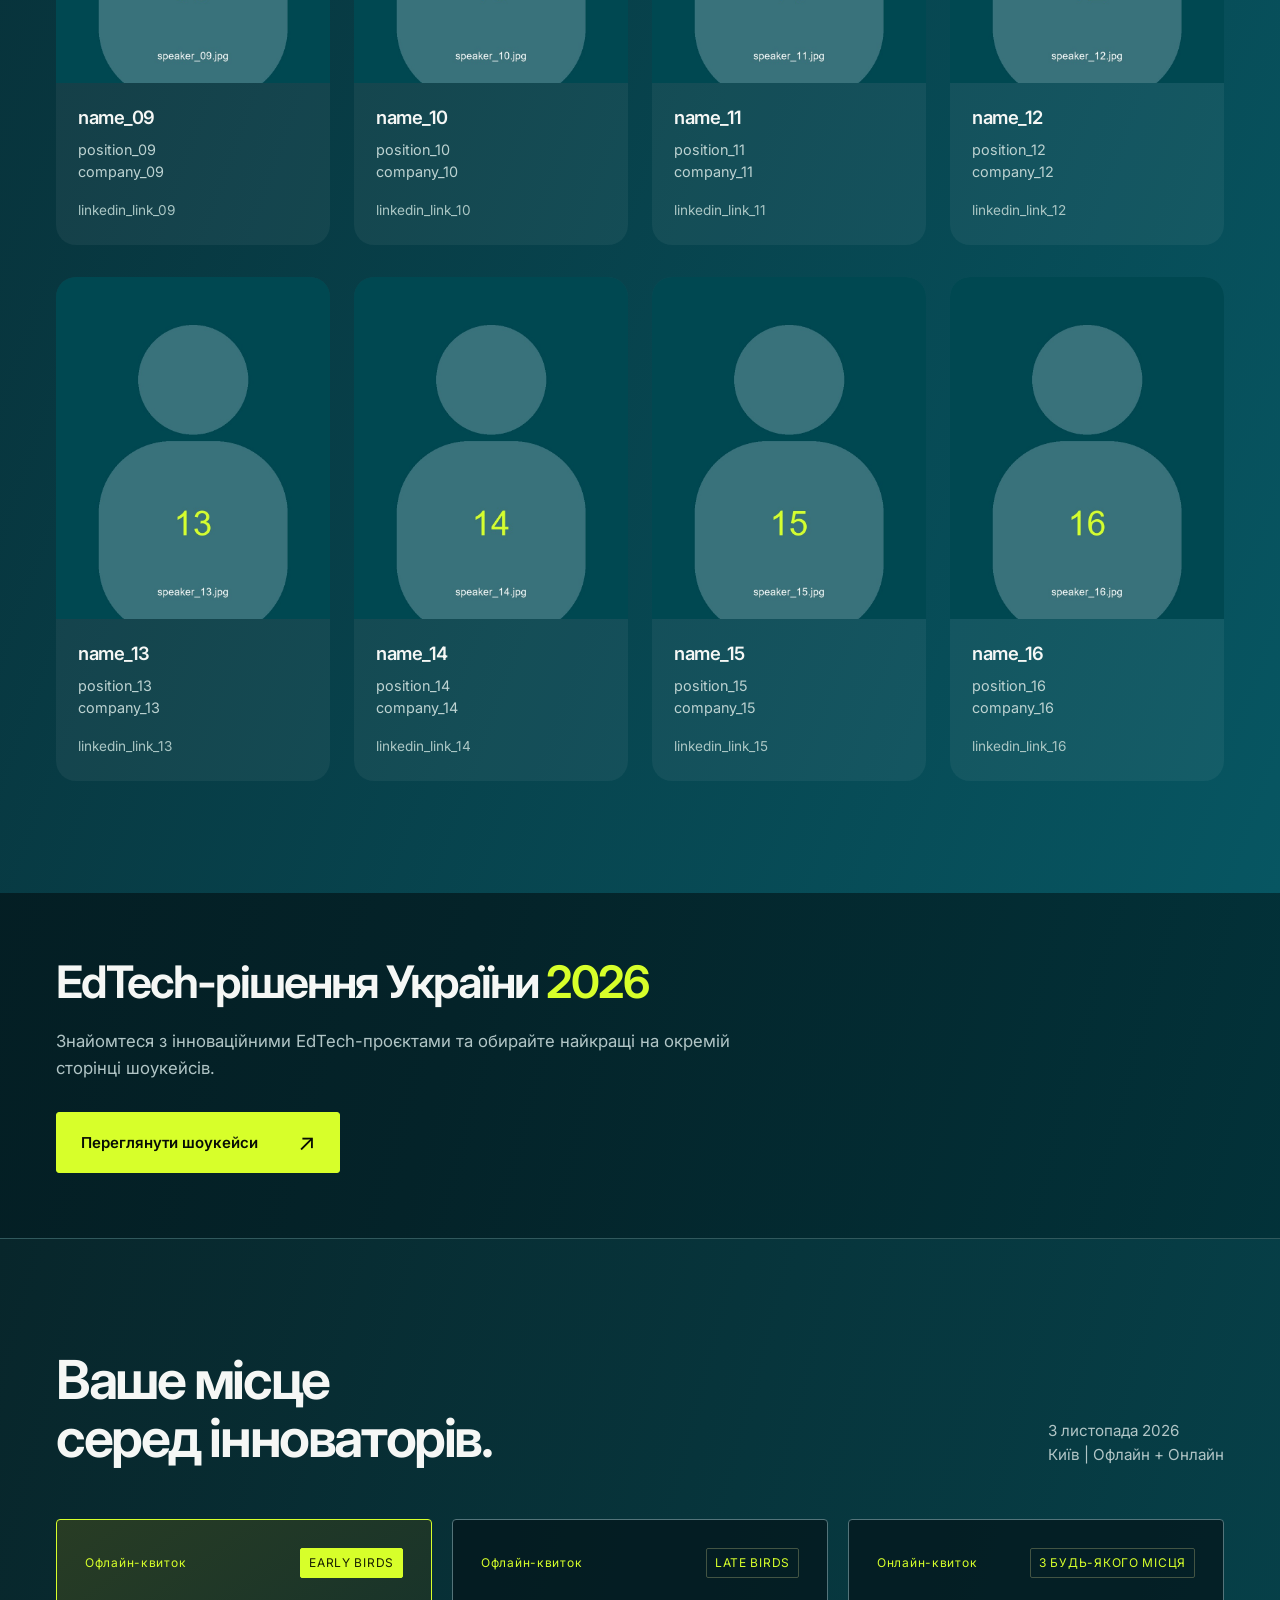
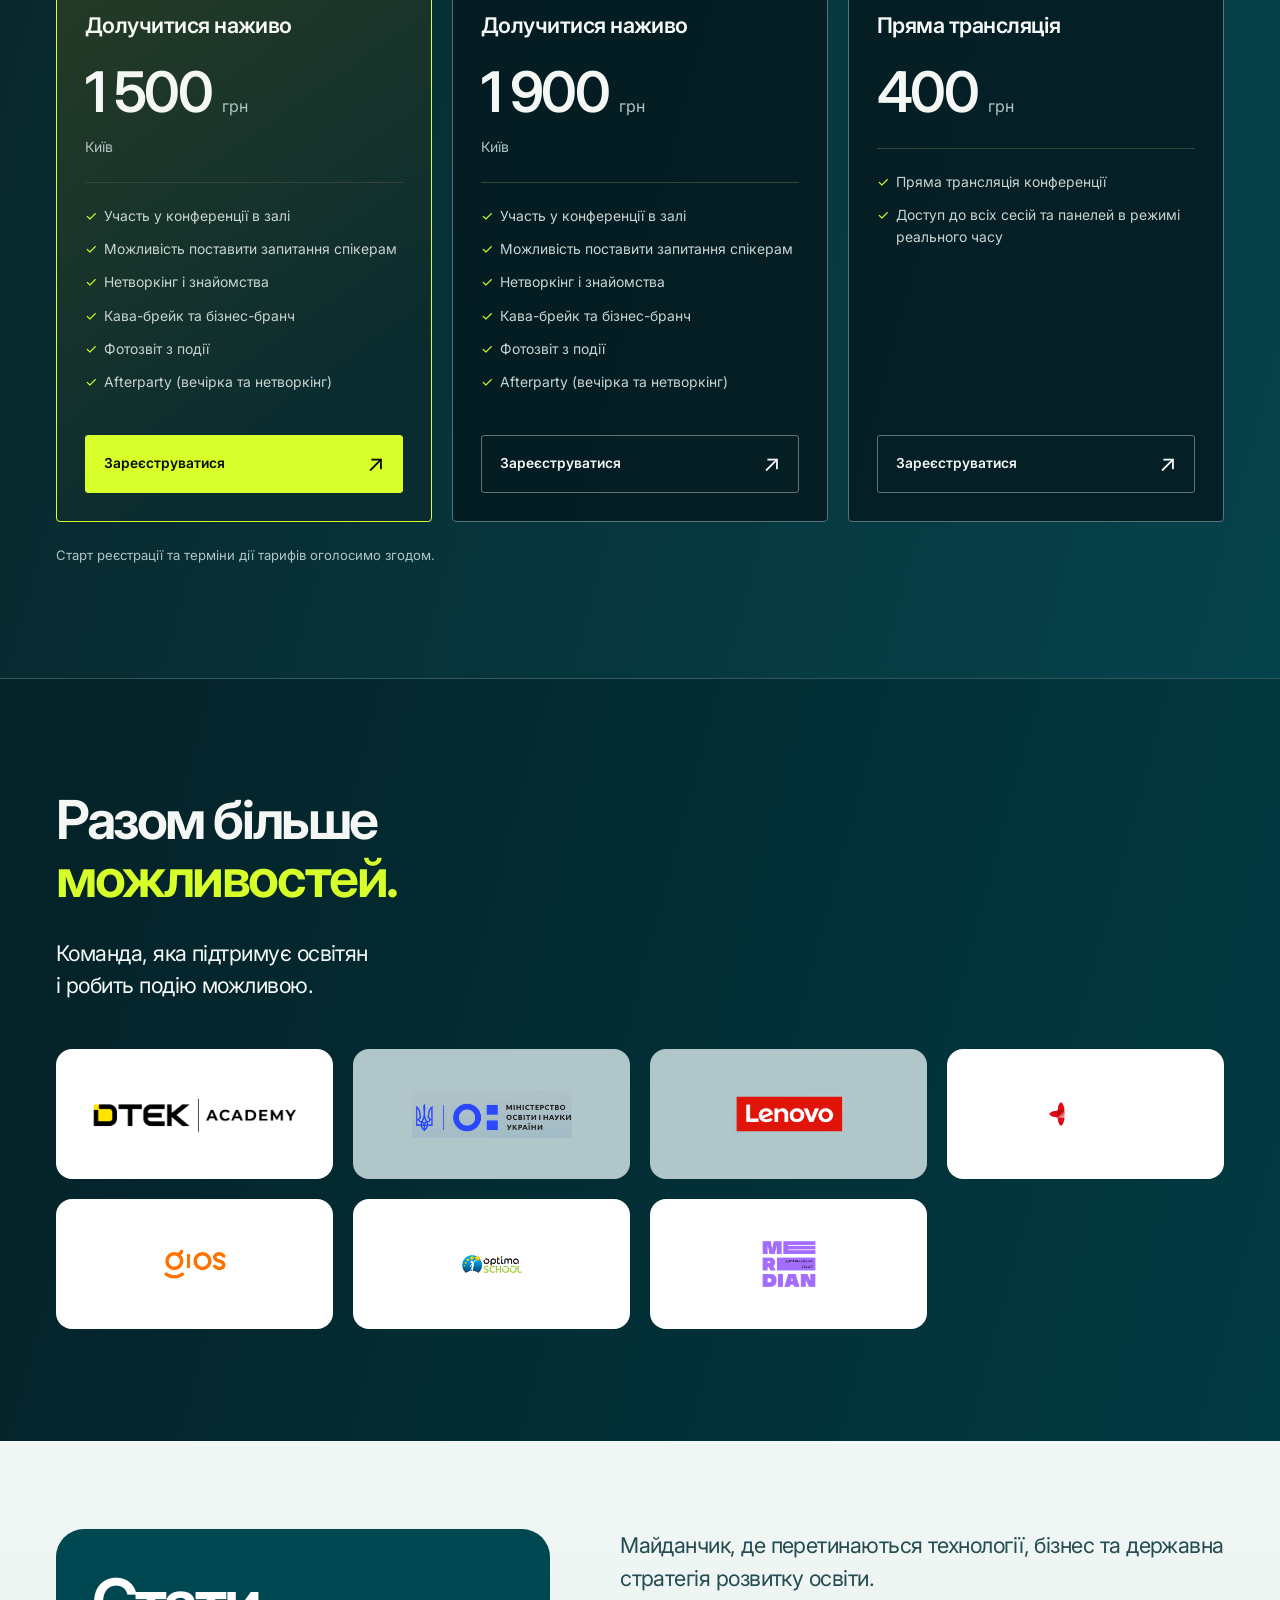
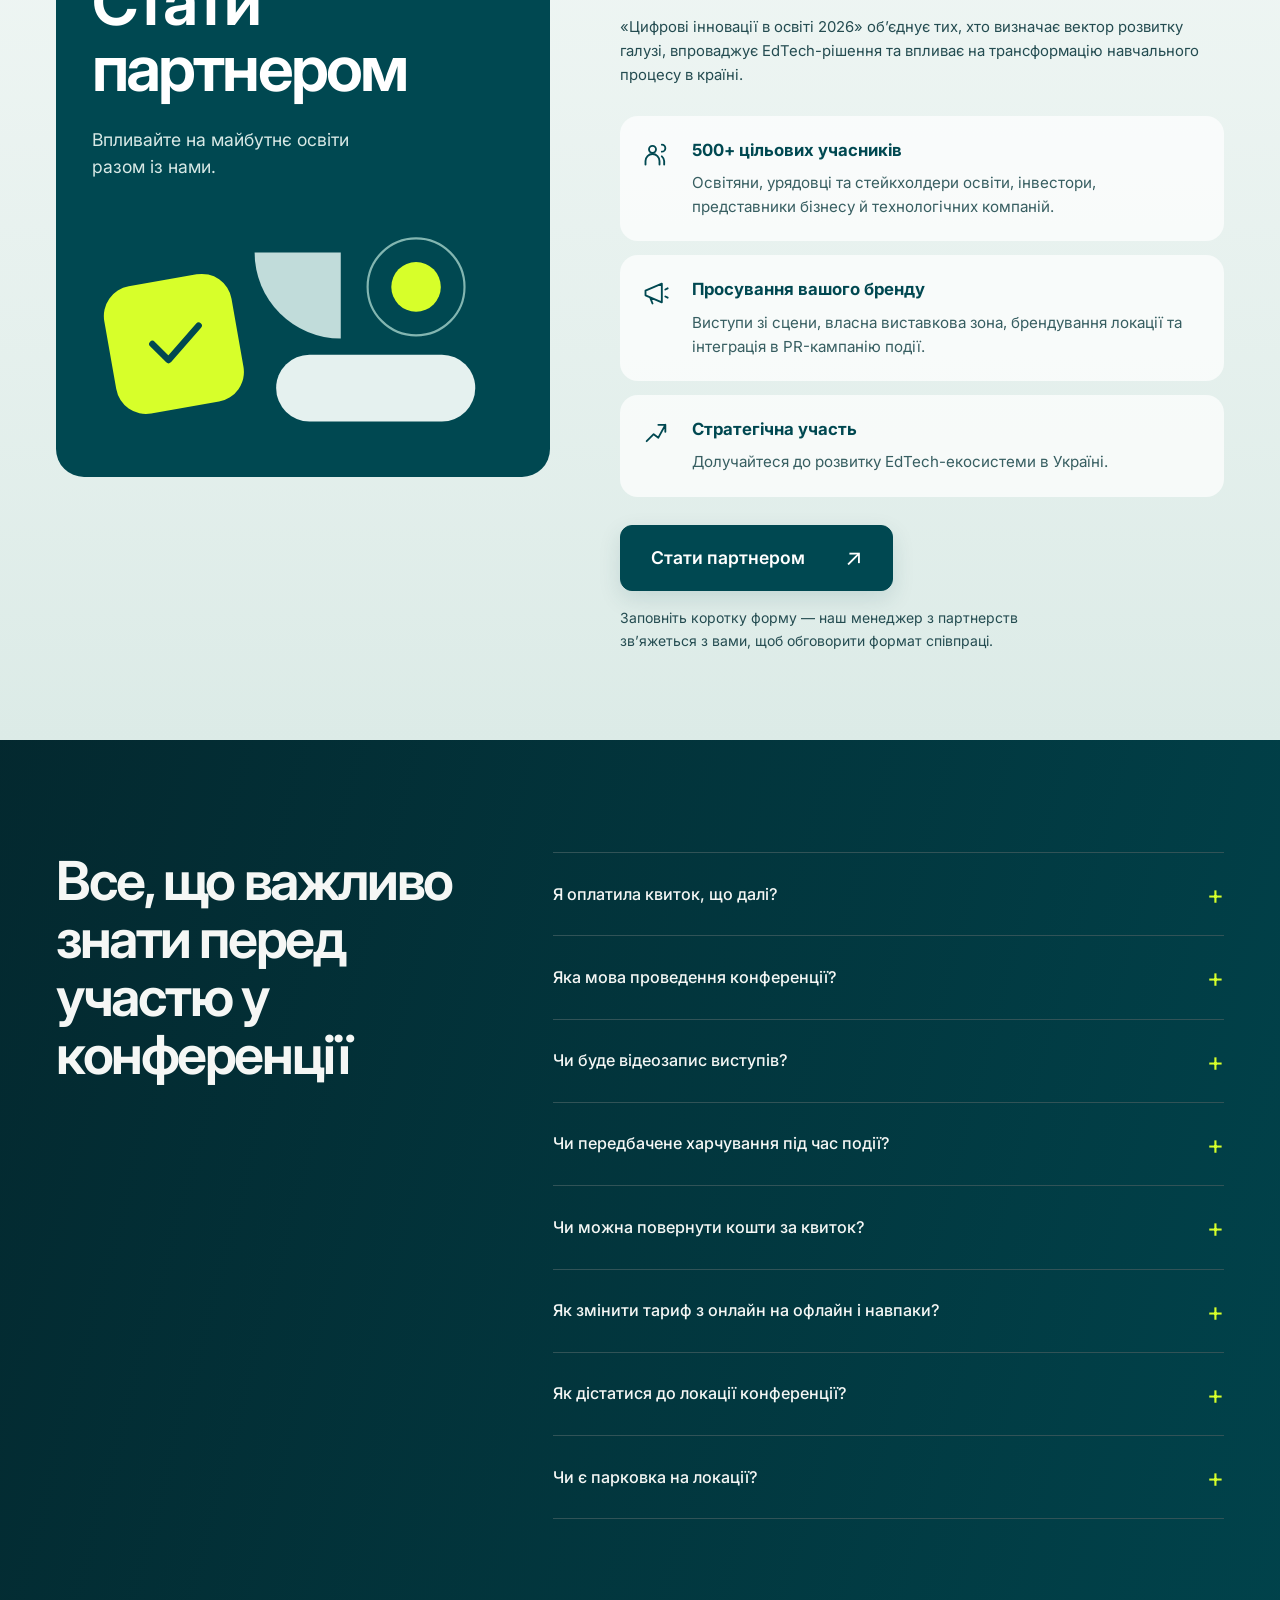
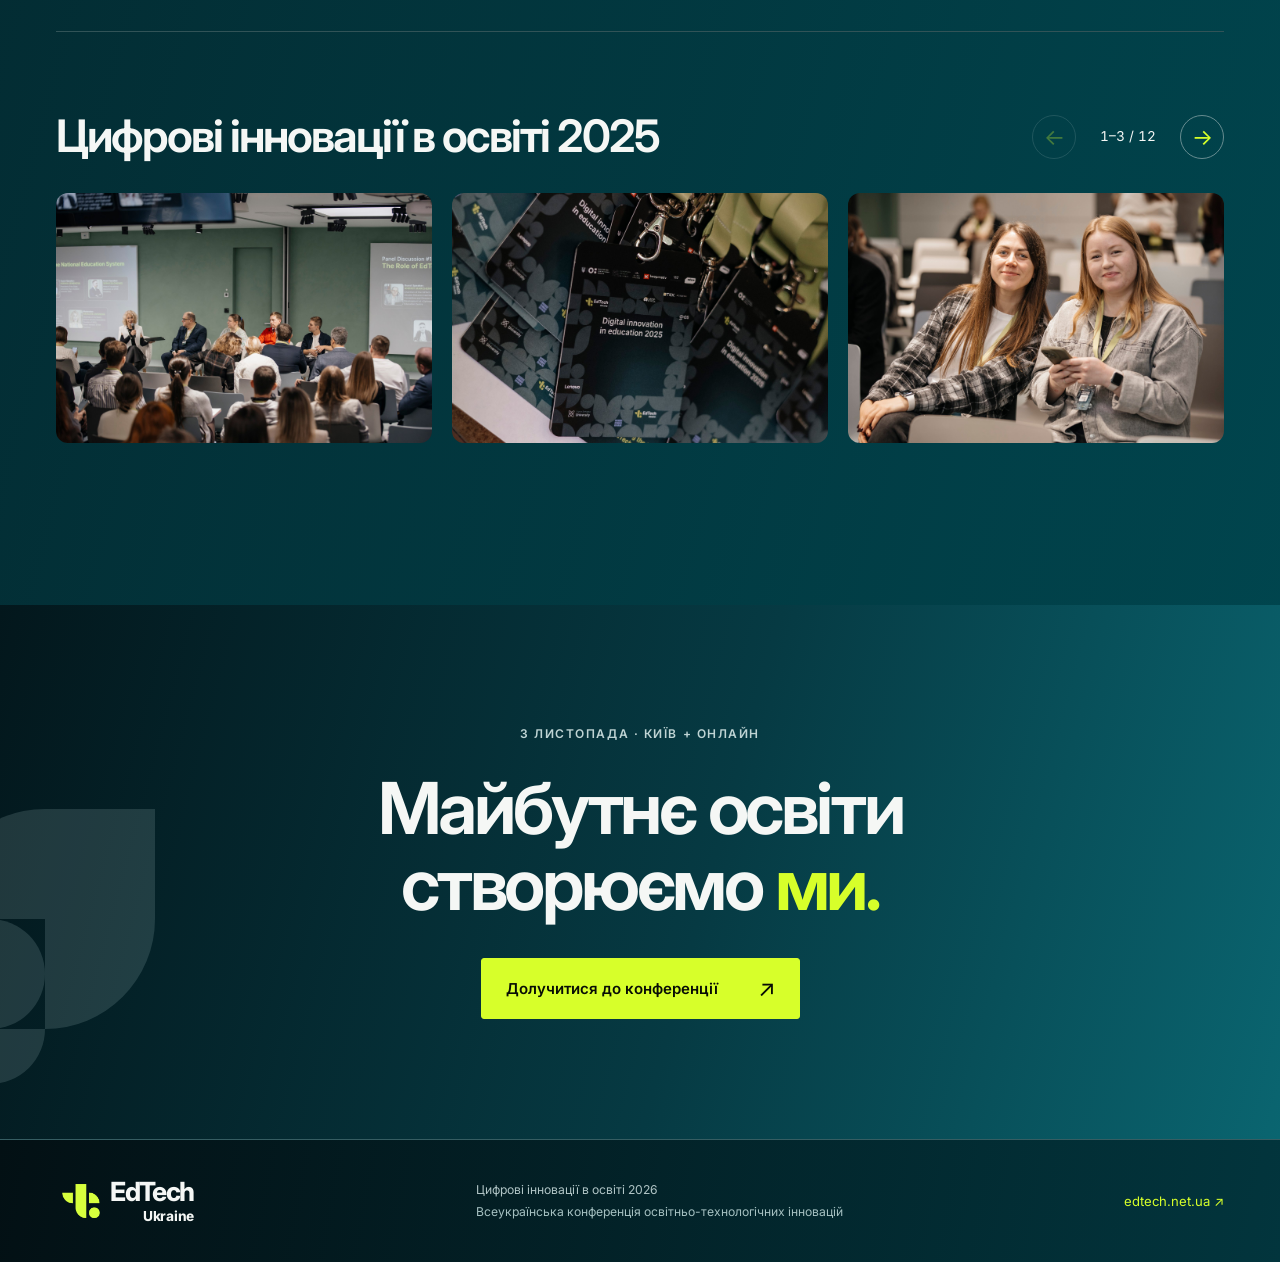
==== commit d7542127: "Add full English landing and twelve-photo archive carousel" ====
--- a/index.html
+++ b/index.html
@@ -5,10 +5,10 @@
   <title>Цифрові інновації в освіті 2026 — EdTech Ukraine</title>
   <meta name="description" content="Всеукраїнська конференція освітньо-технологічних інновацій. 3 листопада 2026, Київ, офлайн та онлайн. Зустрічайте тих, хто змінює українську освіту.">
   <meta name="theme-color" content="#00343b">
-  <link rel="icon" href="assets/brand-symbol.png"><link rel="stylesheet" href="styles.css?v=about-alignment">
+  <link rel="icon" href="assets/brand-symbol.png"><link rel="stylesheet" href="styles.css?v=bilingual-gallery">
   <link rel="preconnect" href="https://fonts.googleapis.com"><link rel="preconnect" href="https://fonts.gstatic.com" crossorigin>
   <link href="https://fonts.googleapis.com/css2?family=Inter:wght@400;450;500;600;650;700;750;800;850;900&display=swap" rel="stylesheet">
-  <script src="app.js?v=compare-1" defer></script>
+  <script src="app.js?v=bilingual-gallery" defer></script>
 </head>
 <body>
 <a class="skip" href="#main">Перейти до змісту</a>
@@ -17,7 +17,7 @@
     <a class="brand" href="#" aria-label="EdTech Ukraine — на початок"><img src="assets/brand-symbol.png" width="52" height="52" alt=""><span>EdTech<small>Ukraine</small></span></a>
     <nav class="desktop-nav" aria-label="Головна навігація"><a href="#about">Про подію</a><a href="#topics">Теми</a><a href="#speakers">Спікери</a><a href="#partners">Партнери</a><a href="#faq">FAQ</a></nav>
     <a class="button small" href="#tickets">Реєстрація <span aria-hidden="true">↗</span></a>
-    <button class="menu-toggle" aria-label="Відкрити меню" aria-expanded="false" aria-controls="mobile-nav"><span></span><span></span></button>
+    <nav class="language-switch" aria-label="Мова сайту"><a href="index.html" lang="uk" hreflang="uk" aria-current="page">UA</a><a href="en.html" lang="en" hreflang="en">EN</a></nav><button class="menu-toggle" aria-label="Відкрити меню" aria-expanded="false" aria-controls="mobile-nav"><span></span><span></span></button>
   </div>
   <nav id="mobile-nav" class="mobile-nav" aria-label="Мобільна навігація" hidden><a href="#about">Про подію</a><a href="#topics">Теми конференції</a><a href="#speakers">Спікери</a><a href="#partners">Партнери</a><a href="#faq">FAQ</a><a href="#tickets">Реєстрація</a></nav>
 </header>
@@ -247,7 +247,7 @@
       <details><summary>Чи є парковка на локації?<span aria-hidden="true">+</span></summary><p>Умови паркування для учасників уточнюємо. Додамо інформацію ближче до події.</p></details>
     </div>
   </section>
-  <section id="archive" class="archive section wrap"><h2>Цифрові інновації в освіті 2025</h2><div class="archive-grid"><figure><img src="assets/archive-2025-1.jpg" alt="Панельна дискусія конференції 2025" width="1920" height="1280" loading="lazy"></figure><figure><img src="assets/archive-2025-2.jpg" alt="Бейджі учасників Digital Innovation in Education 2025" width="1920" height="1280" loading="lazy"></figure><figure><img src="assets/archive-2025-3.jpg" alt="Учасниці конференції 2025" width="1920" height="1280" loading="lazy"></figure><figure><img src="assets/archive-2025-4.jpg" alt="Виступ спікера конференції 2025" width="1920" height="1280" loading="lazy"></figure><figure><img src="assets/archive-2025-5.jpg" alt="Спілкування учасників конференції 2025" width="1920" height="1280" loading="lazy"></figure><figure><img src="assets/archive-2025-6.jpg" alt="Онлайн-виступ на конференції 2025" width="1920" height="1280" loading="lazy"></figure></div></section>
+  <section id="archive" class="archive section wrap"><div class="archive-heading"><h2>Цифрові інновації в освіті 2025</h2><div class="carousel-controls"><button type="button" class="carousel-prev" aria-label="Попередні фото" aria-controls="archive-track">←</button><span class="carousel-count" aria-live="polite">1 / 12</span><button type="button" class="carousel-next" aria-label="Наступні фото" aria-controls="archive-track">→</button></div></div><div id="archive-track" class="archive-carousel" tabindex="0" role="region" aria-label="Фотогалерея конференції 2025"><figure><img src="assets/archive-2025-1.jpg" alt="Фото конференції 2025 — 1" width="1396" height="930" loading="lazy"></figure><figure><img src="assets/archive-2025-2.jpg" alt="Фото конференції 2025 — 2" width="1396" height="930" loading="lazy"></figure><figure><img src="assets/archive-2025-3.jpg" alt="Фото конференції 2025 — 3" width="1396" height="930" loading="lazy"></figure><figure><img src="assets/archive-2025-4.jpg" alt="Фото конференції 2025 — 4" width="1396" height="930" loading="lazy"></figure><figure><img src="assets/archive-2025-5.jpg" alt="Фото конференції 2025 — 5" width="1396" height="930" loading="lazy"></figure><figure><img src="assets/archive-2025-6.jpg" alt="Фото конференції 2025 — 6" width="1396" height="930" loading="lazy"></figure><figure><img src="assets/archive-2025-7.jpg" alt="Фото конференції 2025 — 7" width="1396" height="930" loading="lazy"></figure><figure><img src="assets/archive-2025-8.jpg" alt="Фото конференції 2025 — 8" width="1396" height="930" loading="lazy"></figure><figure><img src="assets/archive-2025-9.jpg" alt="Фото конференції 2025 — 9" width="1396" height="930" loading="lazy"></figure><figure><img src="assets/archive-2025-10.jpg" alt="Фото конференції 2025 — 10" width="1396" height="930" loading="lazy"></figure><figure><img src="assets/archive-2025-11.jpg" alt="Фото конференції 2025 — 11" width="1396" height="930" loading="lazy"></figure><figure><img src="assets/archive-2025-12.jpg" alt="Фото конференції 2025 — 12" width="1396" height="930" loading="lazy"></figure></div></section>
   <section class="closing"><div class="wrap"><p class="eyebrow">3 ЛИСТОПАДА · КИЇВ + ОНЛАЙН</p><h2>Майбутнє освіти<br>створюємо <span class="lime">ми.</span></h2><a class="button" href="#tickets">Долучитися до конференції <span aria-hidden="true">↗</span></a></div></section>
 </main>
 <footer><div class="wrap footer-inner"><a class="brand" href="https://edtech.net.ua/" target="_blank" rel="noopener noreferrer"><img src="assets/brand-symbol.png" width="52" height="52" alt=""><span>EdTech<small>Ukraine</small></span></a><p>Цифрові інновації в освіті 2026<br><span>Всеукраїнська конференція освітньо-технологічних інновацій</span></p><a href="https://edtech.net.ua/" target="_blank" rel="noopener noreferrer">edtech.net.ua ↗</a></div></footer>
--- a/styles.css
+++ b/styles.css
@@ -138,3 +138,30 @@
 @media(max-width:600px){.hero-art.hero-book{width:245px;height:235px}}
 /* Align the about copy with the heading in both columns. */
 .about-content{padding-top:0}.about-content .check-list{margin-top:0}
+
+.language-switch{display:flex;gap:3px;flex-shrink:0;border:1px solid #487176;border-radius:8px;padding:3px}
+.language-switch a{padding:7px 8px;border-radius:5px;font-size:.75rem;font-weight:650}
+.language-switch a[aria-current="page"]{background:var(--lime);color:#071818}
+.archive-heading{display:flex;align-items:center;justify-content:space-between;gap:24px}
+.carousel-controls{display:flex;align-items:center;gap:14px;flex-shrink:0}
+.carousel-controls button{width:44px;height:44px;border:1px solid #668c90;background:transparent;color:var(--lime);border-radius:50%;font-size:1.4rem}
+.carousel-controls button:disabled{opacity:.3}
+.carousel-count{font-size:.85rem;min-width:76px;text-align:center;font-variant-numeric:tabular-nums}
+.archive-carousel{display:flex;gap:20px;overflow-x:auto;scroll-snap-type:x mandatory;overscroll-behavior-x:contain;margin-top:32px;padding-bottom:18px;scrollbar-color:var(--lime) #123c41;scrollbar-width:thin}
+.archive-carousel figure{flex:0 0 calc((100% - 40px)/3);min-width:0;margin:0;scroll-snap-align:start}
+.archive-carousel img{display:block;width:100%;height:auto;aspect-ratio:3/2;object-fit:cover;border-radius:12px}
+.archive-carousel:focus-visible{outline:2px solid var(--lime);outline-offset:5px}
+@media(max-width:1150px){.header-inner{gap:12px}.desktop-nav{gap:12px}}
+@media(max-width:760px){.archive-heading{align-items:flex-start;flex-direction:column}.archive-carousel figure{flex-basis:calc((100% - 20px)/2)}}
+@media(max-width:600px){
+  .header-inner{gap:8px}
+  .header-inner .brand img{width:30px;height:30px}
+  .header-inner .brand>span{font-size:1.1rem}
+  .header-inner .brand small{font-size:.6rem}
+  .header-inner>.button{padding:10px 8px;font-size:.7rem}
+  .header-inner>.button span{display:none}
+  .language-switch a{padding:8px 5px;font-size:.7rem}
+  .menu-toggle{flex-shrink:0;width:34px}
+  .archive-carousel figure{flex-basis:88%}
+}
+@media(max-width:600px){.header-inner.wrap{width:calc(100% - 24px);gap:6px}}
